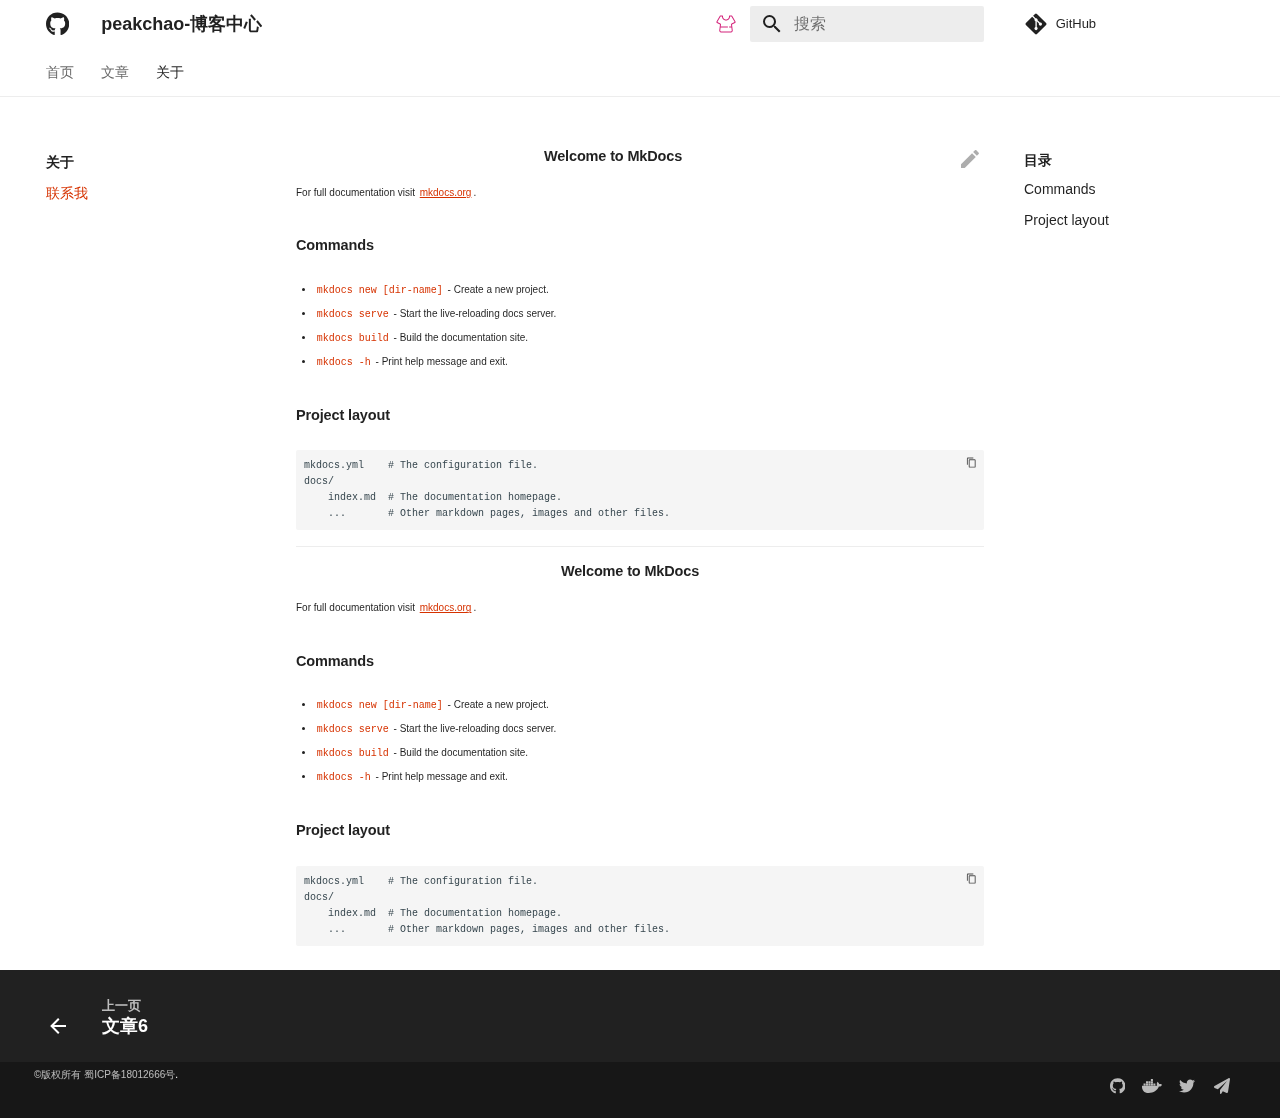
==== about/index.html @ 2f4f6161 "create." ====
<!doctype html>
<html lang="zh" class="no-js">
  <head>
    
      <meta charset="utf-8">
      <meta name="viewport" content="width=device-width,initial-scale=1">
      
        <meta name="description" content="peakchao-博客中心">
      
      
        <meta name="author" content="peakchao">
      
      
      <link rel="icon" href="../assets/logo.png">
      <meta name="generator" content="mkdocs-1.3.0, mkdocs-material-8.2.9">
    
    
      
        <title>联系我 - peakchao-博客中心</title>
      
    
    
      <link rel="stylesheet" href="../assets/stylesheets/main.120efc48.min.css">
      
        
        <link rel="stylesheet" href="../assets/stylesheets/palette.9647289d.min.css">
        
      
    
    
    
      
    
    
      <link rel="stylesheet" href="../css/extra.css">
    
    <script>__md_scope=new URL("..",location),__md_get=(e,_=localStorage,t=__md_scope)=>JSON.parse(_.getItem(t.pathname+"."+e)),__md_set=(e,_,t=localStorage,a=__md_scope)=>{try{t.setItem(a.pathname+"."+e,JSON.stringify(_))}catch(e){}}</script>
    
      

    
    
  </head>
  
  
    
    
      
    
    
    
    
    <body dir="ltr" data-md-color-scheme="default" data-md-color-primary="white" data-md-color-accent="white">
  
    
    
      <script>var palette=__md_get("__palette");if(palette&&"object"==typeof palette.color)for(var key of Object.keys(palette.color))document.body.setAttribute("data-md-color-"+key,palette.color[key])</script>
    
    <input class="md-toggle" data-md-toggle="drawer" type="checkbox" id="__drawer" autocomplete="off">
    <input class="md-toggle" data-md-toggle="search" type="checkbox" id="__search" autocomplete="off">
    <label class="md-overlay" for="__drawer"></label>
    <div data-md-component="skip">
      
        
        <a href="#welcome-to-mkdocs" class="md-skip">
          跳转至
        </a>
      
    </div>
    <div data-md-component="announce">
      
    </div>
    
    
      

<header class="md-header" data-md-component="header">
  <nav class="md-header__inner md-grid" aria-label="页眉">
    <a href=".." title="peakchao-博客中心" class="md-header__button md-logo" aria-label="peakchao-博客中心" data-md-component="logo">
      
    
    <svg xmlns="http://www.w3.org/2000/svg" viewBox="0 0 496 512"><!--! Font Awesome Free 6.1.1 by @fontawesome - https://fontawesome.com License - https://fontawesome.com/license/free (Icons: CC BY 4.0, Fonts: SIL OFL 1.1, Code: MIT License) Copyright 2022 Fonticons, Inc.--><path d="M165.9 397.4c0 2-2.3 3.6-5.2 3.6-3.3.3-5.6-1.3-5.6-3.6 0-2 2.3-3.6 5.2-3.6 3-.3 5.6 1.3 5.6 3.6zm-31.1-4.5c-.7 2 1.3 4.3 4.3 4.9 2.6 1 5.6 0 6.2-2s-1.3-4.3-4.3-5.2c-2.6-.7-5.5.3-6.2 2.3zm44.2-1.7c-2.9.7-4.9 2.6-4.6 4.9.3 2 2.9 3.3 5.9 2.6 2.9-.7 4.9-2.6 4.6-4.6-.3-1.9-3-3.2-5.9-2.9zM244.8 8C106.1 8 0 113.3 0 252c0 110.9 69.8 205.8 169.5 239.2 12.8 2.3 17.3-5.6 17.3-12.1 0-6.2-.3-40.4-.3-61.4 0 0-70 15-84.7-29.8 0 0-11.4-29.1-27.8-36.6 0 0-22.9-15.7 1.6-15.4 0 0 24.9 2 38.6 25.8 21.9 38.6 58.6 27.5 72.9 20.9 2.3-16 8.8-27.1 16-33.7-55.9-6.2-112.3-14.3-112.3-110.5 0-27.5 7.6-41.3 23.6-58.9-2.6-6.5-11.1-33.3 2.6-67.9 20.9-6.5 69 27 69 27 20-5.6 41.5-8.5 62.8-8.5s42.8 2.9 62.8 8.5c0 0 48.1-33.6 69-27 13.7 34.7 5.2 61.4 2.6 67.9 16 17.7 25.8 31.5 25.8 58.9 0 96.5-58.9 104.2-114.8 110.5 9.2 7.9 17 22.9 17 46.4 0 33.7-.3 75.4-.3 83.6 0 6.5 4.6 14.4 17.3 12.1C428.2 457.8 496 362.9 496 252 496 113.3 383.5 8 244.8 8zM97.2 352.9c-1.3 1-1 3.3.7 5.2 1.6 1.6 3.9 2.3 5.2 1 1.3-1 1-3.3-.7-5.2-1.6-1.6-3.9-2.3-5.2-1zm-10.8-8.1c-.7 1.3.3 2.9 2.3 3.9 1.6 1 3.6.7 4.3-.7.7-1.3-.3-2.9-2.3-3.9-2-.6-3.6-.3-4.3.7zm32.4 35.6c-1.6 1.3-1 4.3 1.3 6.2 2.3 2.3 5.2 2.6 6.5 1 1.3-1.3.7-4.3-1.3-6.2-2.2-2.3-5.2-2.6-6.5-1zm-11.4-14.7c-1.6 1-1.6 3.6 0 5.9 1.6 2.3 4.3 3.3 5.6 2.3 1.6-1.3 1.6-3.9 0-6.2-1.4-2.3-4-3.3-5.6-2z"/></svg>
  
    </a>
    <label class="md-header__button md-icon" for="__drawer">
      <svg xmlns="http://www.w3.org/2000/svg" viewBox="0 0 24 24"><path d="M3 6h18v2H3V6m0 5h18v2H3v-2m0 5h18v2H3v-2Z"/></svg>
    </label>
    <div class="md-header__title" data-md-component="header-title">
      <div class="md-header__ellipsis">
        <div class="md-header__topic">
          <span class="md-ellipsis">
            peakchao-博客中心
          </span>
        </div>
        <div class="md-header__topic" data-md-component="header-topic">
          <span class="md-ellipsis">
            
              联系我
            
          </span>
        </div>
      </div>
    </div>
    
      <form class="md-header__option" data-md-component="palette">
        
          
          
          <input class="md-option" data-md-color-media="" data-md-color-scheme="default" data-md-color-primary="white" data-md-color-accent="white"  aria-label="切换主题模式"  type="radio" name="__palette" id="__palette_1">
          
            <label class="md-header__button md-icon" title="切换主题模式" for="__palette_3" hidden>
              <?xml version="1.0" standalone="no"?><!DOCTYPE svg PUBLIC "-//W3C//DTD SVG 1.1//EN" "http://www.w3.org/Graphics/SVG/1.1/DTD/svg11.dtd"><svg t="1649907441147" class="icon" viewBox="0 0 1024 1024" version="1.1" xmlns="http://www.w3.org/2000/svg" p-id="4142" xmlns:xlink="http://www.w3.org/1999/xlink" width="64" height="64"><defs><style type="text/css"></style></defs><path d="M744.661333 149.333333l1.450667 0.085334 1.408 0.128 1.408 0.170666 1.365333 0.213334 1.408 0.256 1.365334 0.298666 1.365333 0.341334 1.322667 0.426666 1.322666 0.426667 1.322667 0.426667 1.28 0.512 1.28 0.554666 1.237333 0.597334 1.237334 0.64 1.237333 0.682666 1.152 0.725334 1.194667 0.725333 1.109333 0.853333 1.152 0.768 1.066667 0.896 1.066666 0.896 1.024 0.938667 1.024 0.981333 0.938667 0.981334 0.938667 1.066666 0.938666 1.066667 0.853334 1.109333 0.853333 1.109334 0.810667 1.194666 0.768 1.194667 0.725333 1.28 136.021333 237.952 1.024 1.92 0.938667 2.005333 0.810667 2.005334 0.725333 2.048 0.64 2.048 0.512 2.133333 0.384 2.133333 0.298667 2.133334 0.170666 2.133333 0.085334 2.133333v2.133334l-0.170667 2.176-0.256 2.133333-0.341333 2.133333-0.469334 2.133334-0.597333 2.133333-0.682667 2.133333-0.768 1.962667-0.896 2.005333-0.981333 1.92-1.109333 1.877334-1.152 1.792-1.28 1.749333-1.322667 1.706667-1.450667 1.621333-1.493333 1.536-1.578667 1.450667-1.664 1.365333-1.749333 1.322667-1.792 1.194666-1.877333 1.109334-1.92 1.066666L768 533.333333l30.677333 245.418667 0.256 2.261333 0.170667 2.304 0.170667 2.261334 0.042666 2.261333v2.261333l-0.042666 2.261334-0.085334 2.261333-0.170666 2.261333-0.256 2.261334-0.298667 2.218666-0.341333 2.218667-0.384 2.218667-0.469334 2.176-0.512 2.218666-0.597333 2.133334-0.64 2.176-0.682667 2.133333-0.725333 2.133333-0.810667 2.133334-0.853333 2.005333-0.896 2.048-0.981333 2.048-1.024 2.005333-1.066667 2.005334-1.152 1.92-1.152 1.962666-1.237333 1.877334-1.28 1.877333-1.365334 1.834667-1.365333 1.792-1.450667 1.792-1.493333 1.706666-1.536 1.706667-1.578667 1.706667-1.621333 1.578666-1.664 1.536-1.706667 1.493334-1.706666 1.493333-1.792 1.408-1.792 1.365333-1.834667 1.28-1.877333 1.28-1.877334 1.194667-1.92 1.152-1.962666 1.109333-1.962667 1.066667-2.005333 1.024-2.048 0.938667-2.048 0.896-2.090667 0.853333-2.090667 0.768-2.133333 0.725333-2.133333 0.682667-2.176 0.64-2.176 0.554667-2.218667 0.512-2.218667 0.426666-2.218666 0.426667-2.218667 0.298667-2.261333 0.256-2.261334 0.213333-2.261333 0.170667-2.304 0.085333-2.304 0.042667H307.712l-2.304-0.128-2.261333-0.170667-2.261334-0.213333-2.261333-0.256-2.218667-0.341334-2.218666-0.384-2.218667-0.426666-2.218667-0.512-2.176-0.554667-2.176-0.64-2.133333-0.682667-2.133333-0.725333-2.090667-0.768-2.090667-0.853333-2.048-0.853334-2.048-0.981333-2.005333-1.024-1.962667-1.066667-1.962666-1.109333-1.92-1.152-1.877334-1.194667-1.877333-1.28-1.834667-1.28-1.792-1.365333-1.792-1.408-1.706666-1.493333-1.706667-1.493334-1.664-1.536-1.621333-1.621333-1.578667-1.664-1.536-1.706667-1.493333-1.706666-1.450667-1.792-1.365333-1.792-1.365334-1.834667-1.28-1.877333-1.237333-1.877334-1.152-1.962666-1.152-1.92-1.066667-2.005334-1.024-2.005333-0.981333-2.048-0.896-2.048-0.853333-2.048-0.810667-2.133333-0.725333-2.090667-0.682667-2.133333-0.64-2.133334-0.597333-2.133333-0.512-2.261333-0.469334-2.133334-0.384-2.261333-0.341333-2.218667-0.298667-2.218666-0.256-2.261334-0.170666-2.261333-0.085334-2.261333-0.042666-2.261334v-2.261333l0.042666-2.261333 0.170667-2.261334 0.170667-2.304 0.256-2.261333L256 533.333333l-130.304-65.152-1.962667-1.066666-1.877333-1.109334-1.792-1.194666-1.749333-1.28-1.664-1.408-1.578667-1.450667-1.493333-1.536-1.450667-1.621333-1.322667-1.706667-1.28-1.706667-1.152-1.834666-1.109333-1.877334-0.981333-1.92-0.896-2.005333-0.768-2.005333-0.682667-2.090667-0.597333-2.133333-0.469334-2.133334-0.341333-2.133333-0.256-2.133333-0.128-2.133334-0.042667-2.133333 0.085334-2.218667 0.170666-2.133333 0.298667-2.133333 0.426667-2.133334 0.512-2.090666 0.597333-2.090667 0.725333-2.005333 0.810667-2.005334 0.938667-2.005333 1.066666-1.92 135.978667-237.952 0.725333-1.237333 0.768-1.194667 0.810667-1.152 0.853333-1.152 0.853334-1.109333 0.938666-1.066667 0.938667-1.066667 0.938667-0.981333 1.024-0.981333 1.024-0.938667 1.066666-0.853333 1.066667-0.853334 1.152-0.853333 1.109333-0.810667 1.152-0.768 1.194667-0.725333 1.237333-0.682667 1.237334-0.597333 1.237333-0.597333 1.28-0.554667 1.28-0.554667 1.322667-0.426666 1.322666-0.426667 1.322667-0.426667 1.365333-0.341333 1.365334-0.298667 1.365333-0.256 1.408-0.213333 1.408-0.170667 1.408-0.128h1.408L280.746667 149.333333h76.714666l1.365334 0.085334 1.365333 0.170666 1.365333 0.256 1.322667 0.298667 1.322667 0.341333 1.28 0.426667 1.28 0.512 1.237333 0.554667 1.237333 0.597333 1.194667 0.682667 1.152 0.725333 1.109333 0.768 1.066667 0.853333 1.066667 0.896 0.981333 0.981334 0.981333 0.981333 0.896 1.066667 0.853334 1.066666 0.768 1.109334 0.725333 1.152 0.682667 1.194666 0.597333 1.28 0.554667 1.194667 0.512 1.28 0.426666 1.28 0.341334 1.322667 0.298666 1.322666 0.256 1.365334 0.170667 1.365333 0.085333 1.365333 0.042667 1.365334V192l0.042667 3.157333 0.128 3.2 0.170666 3.157334 0.298667 3.114666 0.341333 3.157334 0.426667 3.114666 0.512 3.114667 0.554667 3.072 0.64 3.072 0.725333 3.029333 0.810667 3.029334 0.896 2.986666 0.938666 2.986667 1.024 2.986667 1.066667 2.901333 1.152 2.901333 1.237333 2.858667 1.322667 2.858667 1.365333 2.816 1.408 2.773333 1.536 2.730667 1.578667 2.688 1.621333 2.688 1.706667 2.602666 1.792 2.602667 1.834667 2.56 1.877333 2.474667 1.962667 2.474666 2.048 2.432 2.090666 2.346667 2.176 2.346667 2.218667 2.261333 2.261333 2.218667 2.304 2.176 2.389334 2.133333 2.432 1.962667 2.432 2.005333 2.517333 1.877333 2.56 1.834667 2.602667 1.792 2.602666 1.706667 2.688 1.621333 2.688 1.578667 2.730667 1.493333 2.773333 1.450667 2.816 1.365333 2.858667 1.322667 2.858667 1.28 2.901333 1.109333 2.901333 1.066667 2.986667 1.024 2.944 0.938666 3.029333 0.896 3.029334 0.768 3.029333 0.725334 3.072 0.682666 3.072 0.554667 3.114667 0.512 3.114666 0.426667 3.114667 0.341333 3.157333 0.298667 3.157334 0.170666 3.2 0.128 3.242666 0.042667h3.157334l3.2-0.170667 3.157333-0.170666 3.114667-0.298667 3.157333-0.341333 3.114667-0.426667 3.072-0.512 3.114666-0.554667 3.029334-0.682666 3.072-0.725334 3.029333-0.768 2.986667-0.853333 2.986666-0.981333 2.944-1.024 2.901334-1.066667 2.901333-1.152 2.858667-1.237333 2.858666-1.28 2.816-1.408 2.773334-1.408 2.730666-1.536 2.688-1.536 2.688-1.664 2.602667-1.706667 2.602667-1.706667 2.56-1.877333 2.474666-1.92 2.474667-1.962667 2.432-2.048 2.346667-2.090666 2.346666-2.133334 2.261334-2.218666 2.218666-2.304 2.133334-2.304 2.090666-2.389334 2.048-2.389333 1.962667-2.474667 1.92-2.517333 1.834667-2.517333 1.749333-2.56 1.706667-2.645334 1.664-2.688 1.578666-2.688 1.493334-2.730666 1.408-2.773334 1.408-2.816 1.28-2.858666 1.237333-2.858667 1.152-2.901333 1.066667-2.901334 1.024-2.944 0.938666-2.986666 0.896-2.986667 0.810667-2.986667 0.725333-3.114666 0.64-3.072 0.554667-3.072 0.512-3.072 0.426667-3.114667 0.341333-3.157333 0.298667-3.157334 0.170666-3.114666 0.128-3.2 0.042667-3.157334v-14.848l0.042667-1.408 0.085333-1.365333 0.170667-1.365333 0.256-1.28 0.298666-1.408 0.341334-1.28 0.426666-1.28 0.512-1.28 0.554667-1.28 0.597333-1.194667 0.682667-1.194667 0.725333-1.152 0.768-1.109333 0.853334-1.109333 0.896-1.024 0.981333-1.024 0.981333-0.938667 1.066667-0.853333 1.066667-0.853334 1.109333-0.810666 1.152-0.725334 1.194667-0.682666 1.237333-0.597334 1.237333-0.554666 1.237334-0.512 1.322666-0.426667 1.322667-0.341333 1.322667-0.298667 1.322666-0.256 1.365334-0.170667 1.408-0.085333h78.122666zM682.666667 192v0.341333l-0.042667 3.968-0.170667 4.266667-0.256 4.181333-0.341333 4.181334-0.469333 4.181333-0.597334 4.138667-0.64 4.138666-0.768 4.096-0.896 4.096-0.981333 4.053334-1.024 4.053333-1.194667 4.010667-1.237333 3.968-1.365333 3.925333-1.450667 3.882667-1.536 3.882666-1.664 3.84-1.706667 3.754667-1.834666 3.754667-1.92 3.712-2.005334 3.626666-2.090666 3.626667-2.176 3.541333-2.304 3.498667-2.346667 3.456-2.432 3.413333-2.56 3.328-2.602667 3.285334-2.730666 3.2-2.773334 3.157333-2.901333 3.114667-2.944 3.029333-3.029333 2.986667-3.114667 2.858666-3.157333 2.773334-3.2 2.688-3.285334 2.645333-3.328 2.56-3.413333 2.432-3.456 2.346667-3.498667 2.304-3.541333 2.176-3.626667 2.133333-3.626666 1.962667-3.712 1.92-3.754667 1.834666-3.754667 1.706667-3.84 1.706667-3.882666 1.493333-3.882667 1.450667-3.925333 1.365333-3.968 1.28-4.010667 1.109333-4.010667 1.066667-4.096 0.981333-4.053333 0.853334-4.138667 0.768-4.138666 0.682666-4.138667 0.554667-4.181333 0.469333-4.181334 0.426667-4.224 0.213333-4.224 0.170667-3.968 0.042667h-4.565333l-4.224-0.213334-4.224-0.256-4.181333-0.384-4.181334-0.426666-4.181333-0.597334-4.138667-0.682666-4.096-0.768-4.096-0.853334-4.053333-0.981333-4.053333-1.066667-3.968-1.152-3.968-1.28-3.968-1.28-3.882667-1.493333-3.882667-1.578667-3.797333-1.621333-3.797333-1.706667-3.754667-1.834666-3.712-1.92-3.626667-2.005334-3.626666-2.133333-3.541334-2.133333-3.498666-2.304-3.456-2.389334-3.413334-2.432-3.328-2.517333-3.285333-2.645333-3.242667-2.688-3.157333-2.816-3.072-2.858667-3.072-2.986667-2.944-2.986666-2.858667-3.114667-2.816-3.157333-2.688-3.242667-2.645333-3.285333-2.517333-3.328-2.474667-3.413334-2.346667-3.413333-2.261333-3.541333-2.218667-3.541334-2.090666-3.626666-2.005334-3.669334-1.92-3.669333-1.834666-3.754667-1.706667-3.797333-1.664-3.797333-1.536-3.84-1.450667-3.925334-1.365333-3.968-1.237333-3.968-1.152-4.010666-1.066667-4.010667-0.981333-4.053333-0.853334-4.096-0.810666-4.138667-0.64-4.096-0.597334-4.181333-0.426666-4.181334-0.384-4.181333-0.256-4.224-0.170667-4.224L341.333333 192.256V192l-60.202666 0.042667h-0.341334l-0.213333 0.298666-135.552 237.226667-0.256 0.426667 0.469333 0.256 129.834667 64.896 3.072 1.706666 2.901333 1.962667 2.773334 2.133333 2.56 2.389334 2.346666 2.602666 2.133334 2.773334 1.92 2.986666 1.621333 3.072 1.408 3.2 1.109333 3.328 0.853334 3.413334 0.597333 3.413333 0.256 3.498667v3.498666l-0.298667 3.498667-30.634666 245.12-0.170667 1.450667-0.085333 1.109333-0.042667 1.152-0.042667 1.152v2.261333l0.085334 1.109334 0.085333 1.109333 0.085333 1.152 0.170667 1.109333 0.170667 1.109334 0.170666 1.109333 0.256 1.109333 0.256 1.066667 0.298667 1.109333 0.298667 1.066667 0.341333 1.066667 0.384 1.066666 0.384 1.024 0.426667 1.066667 0.469333 1.024 0.469333 0.981333 0.512 1.024 0.554667 0.981334 0.554667 0.981333 0.597333 0.981333 0.597333 0.938667 0.682667 0.938667 0.64 0.896 0.725333 0.896 0.682667 0.896 0.768 0.896 0.768 0.853333 0.810667 0.853333 0.810666 0.768 0.810667 0.768 0.853333 0.768 0.853334 0.725334 0.896 0.682666 0.896 0.682667 0.896 0.682667 0.938666 0.597333 0.938667 0.597333 0.981333 0.597334 0.981334 0.554666 0.981333 0.512 1.024 0.512 0.981333 0.469334 1.024 0.469333 1.066667 0.426667 1.066667 0.426666 1.024 0.298667 1.109333 0.341333 1.066667 0.341334 1.066666 0.256 1.109334 0.256 1.109333 0.213333 1.109333 0.213333 1.109334 0.170667 1.152 0.128 1.109333 0.128 1.152 0.042667 1.152 0.042666 1.408 0.042667H715.136l1.152-0.085333h1.152l1.109333-0.170667 1.152-0.128 1.109334-0.170667 1.109333-0.213333 1.109333-0.213333 1.109334-0.256 1.066666-0.256 1.066667-0.341334 1.109333-0.341333 1.024-0.341333 1.066667-0.384 1.024-0.426667 1.066667-0.426667 0.981333-0.512 1.024-0.512 0.981333-0.512 0.981334-0.554666 0.981333-0.597334 0.938667-0.597333 0.938666-0.597333 0.896-0.682667 0.896-0.682667 0.896-0.682666 0.853334-0.725334 0.853333-0.768 0.810667-0.768 0.810666-0.810666 0.810667-0.810667 0.768-0.853333 0.768-0.853334 0.682667-0.938666 0.725333-0.853334 0.64-0.938666 0.682667-0.938667 0.597333-0.938667 0.597333-0.981333 0.554667-0.981333 0.554667-0.981334 0.512-1.024 0.469333-0.981333 0.469333-1.024 0.426667-1.066667 0.384-1.024 0.384-1.066666 0.341333-1.066667 0.298667-1.066667 0.298667-1.109333 0.256-1.066667 0.256-1.109333 0.170666-1.109333 0.170667-1.109334 0.170667-1.109333 0.085333-1.152 0.085333-1.109333 0.085334-1.109334v-2.261333l-0.042667-1.152-0.042667-1.152-0.085333-1.109333-0.170667-1.450667-30.634666-245.12-0.298667-3.498667v-3.498666l0.256-3.498667 0.597333-3.413333 0.853334-3.413334 1.109333-3.328 1.408-3.2 1.621333-3.114666 1.92-2.944 2.133334-2.773334 2.346666-2.56 2.56-2.432 2.773334-2.133333 2.901333-1.962667 3.072-1.706666 129.834667-64.853334 0.469333-0.298666-0.256-0.426667-135.552-237.226667-0.170667-0.341333H682.666667z" fill="#d4237a" p-id="4143"></path><path d="M577.109333 618.709333l1.109334 0.042667 1.066666 0.170667 1.066667 0.170666 0.981333 0.256 1.066667 0.256 0.938667 0.341334 1.024 0.426666 0.896 0.426667 0.938666 0.426667 0.853334 0.512 0.853333 0.554666 0.896 0.597334 0.768 0.64 0.768 0.682666 0.810667 0.682667 0.682666 0.768 0.682667 0.768 0.597333 0.853333 0.597334 0.768 0.554666 0.896 0.512 0.896 0.512 0.896 0.426667 0.938667 0.384 0.981333 0.298667 0.981334 0.298666 1.024 0.213334 1.024 0.213333 1.066666 0.170667 1.066667v1.066667l0.085333 1.109333-0.042667 1.109333-0.042666 1.066667-0.170667 1.066667-0.213333 1.066666-0.213334 1.024-0.298666 0.981334-0.298667 1.024-0.426667 0.938666-0.426666 0.981334-0.469334 0.896-0.512 0.896-0.554666 0.853333-0.597334 0.853333-0.597333 0.853334-0.682667 0.725333-0.682666 0.725333-0.810667 0.725334-0.768 0.682666-0.768 0.597334-0.853333 0.597333-0.853334 0.554667-0.853333 0.512-0.981333 0.512-0.896 0.426666-1.024 0.426667-0.938667 0.256-1.066667 0.298667-0.981333 0.256-1.066667 0.170666-1.066666 0.128-1.109334 0.085334-1.109333 0.042666H276.266667l-1.066667-0.128-1.109333-0.128-1.024-0.170666-1.024-0.256-1.024-0.298667-0.981334-0.298667-0.981333-0.384-0.938667-0.426666-0.938666-0.512-0.853334-0.512-0.853333-0.554667-0.853333-0.597333-0.810667-0.597334-0.768-0.682666-0.768-0.725334-0.682667-0.725333-0.682666-0.768L260.266667 652.8l-0.597334-0.853333-0.554666-0.853334-0.512-0.853333-0.469334-0.938667-0.426666-0.981333-0.426667-0.938667-0.298667-1.024-0.256-0.981333-0.256-1.024-0.213333-1.066667-0.128-1.066666-0.042667-1.066667L256 640v-1.109333l0.085333-1.066667 0.128-1.066667 0.213334-1.066666 0.256-1.024 0.256-1.024 0.341333-0.981334 0.426667-0.981333 0.384-0.938667 0.469333-0.853333 0.512-0.938667 0.554667-0.853333 0.597333-0.853333 0.64-0.810667 0.682667-0.768 0.682666-0.768 0.768-0.682667 0.768-0.682666 0.768-0.64 0.853334-0.597334 0.853333-0.554666 0.896-0.512 0.938667-0.426667 0.938666-0.426667 0.981334-0.426666 0.981333-0.341334 1.024-0.256 1.024-0.256 1.024-0.170666 1.109333-0.170667h1.066667l1.109333-0.085333h298.666667l1.066667 0.042666zM750.378667 618.709333l1.066666 0.042667 1.109334 0.170667 1.024 0.170666 1.024 0.256 1.024 0.256 0.981333 0.341334 0.981333 0.426666 0.938667 0.426667 0.938667 0.426667 0.853333 0.512 0.853333 0.554666 0.853334 0.597334 0.853333 0.64 0.768 0.682666 0.725333 0.682667 0.725334 0.768 0.64 0.768 0.64 0.853333 0.597333 0.768 0.554667 0.896 0.512 0.896 0.469333 0.896 0.426667 0.938667 0.426666 0.981333 0.298667 0.981334 0.256 1.024 0.256 1.024 0.213333 1.066666 0.128 1.066667 0.085334 1.066667v2.218666l-0.085334 1.066667-0.128 1.066667-0.213333 1.066666-0.256 1.024-0.256 0.981334-0.341333 1.024-0.384 0.938666-0.426667 0.981334-0.469333 0.896-0.512 0.896-0.554667 0.853333-0.597333 0.853333-0.64 0.853334-0.64 0.725333-0.725334 0.725333-0.725333 0.725334-0.810667 0.682666-0.768 0.597334-0.853333 0.597333-0.853333 0.554667-0.896 0.512-0.938667 0.512-0.938667 0.426666-0.981333 0.426667-0.981333 0.256-1.024 0.298667-1.024 0.256-1.024 0.170666-1.109334 0.128-1.066666 0.085334-1.109334 0.042666H660.224l-1.066667-0.128-1.066666-0.128-1.066667-0.170666-1.024-0.256-1.024-0.298667-0.981333-0.298667-0.981334-0.384-0.938666-0.426666-0.896-0.512-0.896-0.512-0.853334-0.554667-0.853333-0.597333-0.810667-0.597334-0.768-0.682666-0.725333-0.725334-0.725333-0.725333-0.682667-0.768-0.64-0.810667-0.597333-0.853333-0.554667-0.853333-0.512-0.853334-0.426667-0.938666-0.426666-0.981334-0.426667-0.938666-0.341333-1.024-0.256-0.981334-0.256-1.024-0.170667-1.066666-0.170667-1.066667-0.042666-1.066667L640 640v-1.109333l0.085333-1.066667 0.170667-1.066667 0.170667-1.066666 0.256-1.024 0.256-1.024 0.341333-0.981334 0.426667-0.981333 0.426666-0.938667 0.426667-0.853333 0.512-0.938667 0.554667-0.853333 0.597333-0.853333 0.64-0.810667 0.682667-0.768 0.725333-0.768 0.725333-0.682667 0.768-0.682666 0.810667-0.64 0.853333-0.597334 0.853334-0.554666 0.853333-0.512 0.938667-0.426667 0.938666-0.426667 0.981334-0.426666 0.981333-0.341334 1.024-0.256 1.024-0.256 1.066667-0.170666 1.066666-0.170667h1.066667l1.109333-0.085333h87.936l1.109334 0.042666z" fill="#d4237a" p-id="4144"></path></svg>
            </label>
          
        
          
          
          <input class="md-option" data-md-color-media="" data-md-color-scheme="slate" data-md-color-primary="indigo" data-md-color-accent="indigo"  aria-label="切换主题模式"  type="radio" name="__palette" id="__palette_2">
          
            <label class="md-header__button md-icon" title="切换主题模式" for="__palette_1" hidden>
              <?xml version="1.0" standalone="no"?><!DOCTYPE svg PUBLIC "-//W3C//DTD SVG 1.1//EN" "http://www.w3.org/Graphics/SVG/1.1/DTD/svg11.dtd"><svg t="1649907441147" class="icon" viewBox="0 0 1024 1024" version="1.1" xmlns="http://www.w3.org/2000/svg" p-id="4142" xmlns:xlink="http://www.w3.org/1999/xlink" width="64" height="64"><defs><style type="text/css"></style></defs><path d="M744.661333 149.333333l1.450667 0.085334 1.408 0.128 1.408 0.170666 1.365333 0.213334 1.408 0.256 1.365334 0.298666 1.365333 0.341334 1.322667 0.426666 1.322666 0.426667 1.322667 0.426667 1.28 0.512 1.28 0.554666 1.237333 0.597334 1.237334 0.64 1.237333 0.682666 1.152 0.725334 1.194667 0.725333 1.109333 0.853333 1.152 0.768 1.066667 0.896 1.066666 0.896 1.024 0.938667 1.024 0.981333 0.938667 0.981334 0.938667 1.066666 0.938666 1.066667 0.853334 1.109333 0.853333 1.109334 0.810667 1.194666 0.768 1.194667 0.725333 1.28 136.021333 237.952 1.024 1.92 0.938667 2.005333 0.810667 2.005334 0.725333 2.048 0.64 2.048 0.512 2.133333 0.384 2.133333 0.298667 2.133334 0.170666 2.133333 0.085334 2.133333v2.133334l-0.170667 2.176-0.256 2.133333-0.341333 2.133333-0.469334 2.133334-0.597333 2.133333-0.682667 2.133333-0.768 1.962667-0.896 2.005333-0.981333 1.92-1.109333 1.877334-1.152 1.792-1.28 1.749333-1.322667 1.706667-1.450667 1.621333-1.493333 1.536-1.578667 1.450667-1.664 1.365333-1.749333 1.322667-1.792 1.194666-1.877333 1.109334-1.92 1.066666L768 533.333333l30.677333 245.418667 0.256 2.261333 0.170667 2.304 0.170667 2.261334 0.042666 2.261333v2.261333l-0.042666 2.261334-0.085334 2.261333-0.170666 2.261333-0.256 2.261334-0.298667 2.218666-0.341333 2.218667-0.384 2.218667-0.469334 2.176-0.512 2.218666-0.597333 2.133334-0.64 2.176-0.682667 2.133333-0.725333 2.133333-0.810667 2.133334-0.853333 2.005333-0.896 2.048-0.981333 2.048-1.024 2.005333-1.066667 2.005334-1.152 1.92-1.152 1.962666-1.237333 1.877334-1.28 1.877333-1.365334 1.834667-1.365333 1.792-1.450667 1.792-1.493333 1.706666-1.536 1.706667-1.578667 1.706667-1.621333 1.578666-1.664 1.536-1.706667 1.493334-1.706666 1.493333-1.792 1.408-1.792 1.365333-1.834667 1.28-1.877333 1.28-1.877334 1.194667-1.92 1.152-1.962666 1.109333-1.962667 1.066667-2.005333 1.024-2.048 0.938667-2.048 0.896-2.090667 0.853333-2.090667 0.768-2.133333 0.725333-2.133333 0.682667-2.176 0.64-2.176 0.554667-2.218667 0.512-2.218667 0.426666-2.218666 0.426667-2.218667 0.298667-2.261333 0.256-2.261334 0.213333-2.261333 0.170667-2.304 0.085333-2.304 0.042667H307.712l-2.304-0.128-2.261333-0.170667-2.261334-0.213333-2.261333-0.256-2.218667-0.341334-2.218666-0.384-2.218667-0.426666-2.218667-0.512-2.176-0.554667-2.176-0.64-2.133333-0.682667-2.133333-0.725333-2.090667-0.768-2.090667-0.853333-2.048-0.853334-2.048-0.981333-2.005333-1.024-1.962667-1.066667-1.962666-1.109333-1.92-1.152-1.877334-1.194667-1.877333-1.28-1.834667-1.28-1.792-1.365333-1.792-1.408-1.706666-1.493333-1.706667-1.493334-1.664-1.536-1.621333-1.621333-1.578667-1.664-1.536-1.706667-1.493333-1.706666-1.450667-1.792-1.365333-1.792-1.365334-1.834667-1.28-1.877333-1.237333-1.877334-1.152-1.962666-1.152-1.92-1.066667-2.005334-1.024-2.005333-0.981333-2.048-0.896-2.048-0.853333-2.048-0.810667-2.133333-0.725333-2.090667-0.682667-2.133333-0.64-2.133334-0.597333-2.133333-0.512-2.261333-0.469334-2.133334-0.384-2.261333-0.341333-2.218667-0.298667-2.218666-0.256-2.261334-0.170666-2.261333-0.085334-2.261333-0.042666-2.261334v-2.261333l0.042666-2.261333 0.170667-2.261334 0.170667-2.304 0.256-2.261333L256 533.333333l-130.304-65.152-1.962667-1.066666-1.877333-1.109334-1.792-1.194666-1.749333-1.28-1.664-1.408-1.578667-1.450667-1.493333-1.536-1.450667-1.621333-1.322667-1.706667-1.28-1.706667-1.152-1.834666-1.109333-1.877334-0.981333-1.92-0.896-2.005333-0.768-2.005333-0.682667-2.090667-0.597333-2.133333-0.469334-2.133334-0.341333-2.133333-0.256-2.133333-0.128-2.133334-0.042667-2.133333 0.085334-2.218667 0.170666-2.133333 0.298667-2.133333 0.426667-2.133334 0.512-2.090666 0.597333-2.090667 0.725333-2.005333 0.810667-2.005334 0.938667-2.005333 1.066666-1.92 135.978667-237.952 0.725333-1.237333 0.768-1.194667 0.810667-1.152 0.853333-1.152 0.853334-1.109333 0.938666-1.066667 0.938667-1.066667 0.938667-0.981333 1.024-0.981333 1.024-0.938667 1.066666-0.853333 1.066667-0.853334 1.152-0.853333 1.109333-0.810667 1.152-0.768 1.194667-0.725333 1.237333-0.682667 1.237334-0.597333 1.237333-0.597333 1.28-0.554667 1.28-0.554667 1.322667-0.426666 1.322666-0.426667 1.322667-0.426667 1.365333-0.341333 1.365334-0.298667 1.365333-0.256 1.408-0.213333 1.408-0.170667 1.408-0.128h1.408L280.746667 149.333333h76.714666l1.365334 0.085334 1.365333 0.170666 1.365333 0.256 1.322667 0.298667 1.322667 0.341333 1.28 0.426667 1.28 0.512 1.237333 0.554667 1.237333 0.597333 1.194667 0.682667 1.152 0.725333 1.109333 0.768 1.066667 0.853333 1.066667 0.896 0.981333 0.981334 0.981333 0.981333 0.896 1.066667 0.853334 1.066666 0.768 1.109334 0.725333 1.152 0.682667 1.194666 0.597333 1.28 0.554667 1.194667 0.512 1.28 0.426666 1.28 0.341334 1.322667 0.298666 1.322666 0.256 1.365334 0.170667 1.365333 0.085333 1.365333 0.042667 1.365334V192l0.042667 3.157333 0.128 3.2 0.170666 3.157334 0.298667 3.114666 0.341333 3.157334 0.426667 3.114666 0.512 3.114667 0.554667 3.072 0.64 3.072 0.725333 3.029333 0.810667 3.029334 0.896 2.986666 0.938666 2.986667 1.024 2.986667 1.066667 2.901333 1.152 2.901333 1.237333 2.858667 1.322667 2.858667 1.365333 2.816 1.408 2.773333 1.536 2.730667 1.578667 2.688 1.621333 2.688 1.706667 2.602666 1.792 2.602667 1.834667 2.56 1.877333 2.474667 1.962667 2.474666 2.048 2.432 2.090666 2.346667 2.176 2.346667 2.218667 2.261333 2.261333 2.218667 2.304 2.176 2.389334 2.133333 2.432 1.962667 2.432 2.005333 2.517333 1.877333 2.56 1.834667 2.602667 1.792 2.602666 1.706667 2.688 1.621333 2.688 1.578667 2.730667 1.493333 2.773333 1.450667 2.816 1.365333 2.858667 1.322667 2.858667 1.28 2.901333 1.109333 2.901333 1.066667 2.986667 1.024 2.944 0.938666 3.029333 0.896 3.029334 0.768 3.029333 0.725334 3.072 0.682666 3.072 0.554667 3.114667 0.512 3.114666 0.426667 3.114667 0.341333 3.157333 0.298667 3.157334 0.170666 3.2 0.128 3.242666 0.042667h3.157334l3.2-0.170667 3.157333-0.170666 3.114667-0.298667 3.157333-0.341333 3.114667-0.426667 3.072-0.512 3.114666-0.554667 3.029334-0.682666 3.072-0.725334 3.029333-0.768 2.986667-0.853333 2.986666-0.981333 2.944-1.024 2.901334-1.066667 2.901333-1.152 2.858667-1.237333 2.858666-1.28 2.816-1.408 2.773334-1.408 2.730666-1.536 2.688-1.536 2.688-1.664 2.602667-1.706667 2.602667-1.706667 2.56-1.877333 2.474666-1.92 2.474667-1.962667 2.432-2.048 2.346667-2.090666 2.346666-2.133334 2.261334-2.218666 2.218666-2.304 2.133334-2.304 2.090666-2.389334 2.048-2.389333 1.962667-2.474667 1.92-2.517333 1.834667-2.517333 1.749333-2.56 1.706667-2.645334 1.664-2.688 1.578666-2.688 1.493334-2.730666 1.408-2.773334 1.408-2.816 1.28-2.858666 1.237333-2.858667 1.152-2.901333 1.066667-2.901334 1.024-2.944 0.938666-2.986666 0.896-2.986667 0.810667-2.986667 0.725333-3.114666 0.64-3.072 0.554667-3.072 0.512-3.072 0.426667-3.114667 0.341333-3.157333 0.298667-3.157334 0.170666-3.114666 0.128-3.2 0.042667-3.157334v-14.848l0.042667-1.408 0.085333-1.365333 0.170667-1.365333 0.256-1.28 0.298666-1.408 0.341334-1.28 0.426666-1.28 0.512-1.28 0.554667-1.28 0.597333-1.194667 0.682667-1.194667 0.725333-1.152 0.768-1.109333 0.853334-1.109333 0.896-1.024 0.981333-1.024 0.981333-0.938667 1.066667-0.853333 1.066667-0.853334 1.109333-0.810666 1.152-0.725334 1.194667-0.682666 1.237333-0.597334 1.237333-0.554666 1.237334-0.512 1.322666-0.426667 1.322667-0.341333 1.322667-0.298667 1.322666-0.256 1.365334-0.170667 1.408-0.085333h78.122666zM682.666667 192v0.341333l-0.042667 3.968-0.170667 4.266667-0.256 4.181333-0.341333 4.181334-0.469333 4.181333-0.597334 4.138667-0.64 4.138666-0.768 4.096-0.896 4.096-0.981333 4.053334-1.024 4.053333-1.194667 4.010667-1.237333 3.968-1.365333 3.925333-1.450667 3.882667-1.536 3.882666-1.664 3.84-1.706667 3.754667-1.834666 3.754667-1.92 3.712-2.005334 3.626666-2.090666 3.626667-2.176 3.541333-2.304 3.498667-2.346667 3.456-2.432 3.413333-2.56 3.328-2.602667 3.285334-2.730666 3.2-2.773334 3.157333-2.901333 3.114667-2.944 3.029333-3.029333 2.986667-3.114667 2.858666-3.157333 2.773334-3.2 2.688-3.285334 2.645333-3.328 2.56-3.413333 2.432-3.456 2.346667-3.498667 2.304-3.541333 2.176-3.626667 2.133333-3.626666 1.962667-3.712 1.92-3.754667 1.834666-3.754667 1.706667-3.84 1.706667-3.882666 1.493333-3.882667 1.450667-3.925333 1.365333-3.968 1.28-4.010667 1.109333-4.010667 1.066667-4.096 0.981333-4.053333 0.853334-4.138667 0.768-4.138666 0.682666-4.138667 0.554667-4.181333 0.469333-4.181334 0.426667-4.224 0.213333-4.224 0.170667-3.968 0.042667h-4.565333l-4.224-0.213334-4.224-0.256-4.181333-0.384-4.181334-0.426666-4.181333-0.597334-4.138667-0.682666-4.096-0.768-4.096-0.853334-4.053333-0.981333-4.053333-1.066667-3.968-1.152-3.968-1.28-3.968-1.28-3.882667-1.493333-3.882667-1.578667-3.797333-1.621333-3.797333-1.706667-3.754667-1.834666-3.712-1.92-3.626667-2.005334-3.626666-2.133333-3.541334-2.133333-3.498666-2.304-3.456-2.389334-3.413334-2.432-3.328-2.517333-3.285333-2.645333-3.242667-2.688-3.157333-2.816-3.072-2.858667-3.072-2.986667-2.944-2.986666-2.858667-3.114667-2.816-3.157333-2.688-3.242667-2.645333-3.285333-2.517333-3.328-2.474667-3.413334-2.346667-3.413333-2.261333-3.541333-2.218667-3.541334-2.090666-3.626666-2.005334-3.669334-1.92-3.669333-1.834666-3.754667-1.706667-3.797333-1.664-3.797333-1.536-3.84-1.450667-3.925334-1.365333-3.968-1.237333-3.968-1.152-4.010666-1.066667-4.010667-0.981333-4.053333-0.853334-4.096-0.810666-4.138667-0.64-4.096-0.597334-4.181333-0.426666-4.181334-0.384-4.181333-0.256-4.224-0.170667-4.224L341.333333 192.256V192l-60.202666 0.042667h-0.341334l-0.213333 0.298666-135.552 237.226667-0.256 0.426667 0.469333 0.256 129.834667 64.896 3.072 1.706666 2.901333 1.962667 2.773334 2.133333 2.56 2.389334 2.346666 2.602666 2.133334 2.773334 1.92 2.986666 1.621333 3.072 1.408 3.2 1.109333 3.328 0.853334 3.413334 0.597333 3.413333 0.256 3.498667v3.498666l-0.298667 3.498667-30.634666 245.12-0.170667 1.450667-0.085333 1.109333-0.042667 1.152-0.042667 1.152v2.261333l0.085334 1.109334 0.085333 1.109333 0.085333 1.152 0.170667 1.109333 0.170667 1.109334 0.170666 1.109333 0.256 1.109333 0.256 1.066667 0.298667 1.109333 0.298667 1.066667 0.341333 1.066667 0.384 1.066666 0.384 1.024 0.426667 1.066667 0.469333 1.024 0.469333 0.981333 0.512 1.024 0.554667 0.981334 0.554667 0.981333 0.597333 0.981333 0.597333 0.938667 0.682667 0.938667 0.64 0.896 0.725333 0.896 0.682667 0.896 0.768 0.896 0.768 0.853333 0.810667 0.853333 0.810666 0.768 0.810667 0.768 0.853333 0.768 0.853334 0.725334 0.896 0.682666 0.896 0.682667 0.896 0.682667 0.938666 0.597333 0.938667 0.597333 0.981333 0.597334 0.981334 0.554666 0.981333 0.512 1.024 0.512 0.981333 0.469334 1.024 0.469333 1.066667 0.426667 1.066667 0.426666 1.024 0.298667 1.109333 0.341333 1.066667 0.341334 1.066666 0.256 1.109334 0.256 1.109333 0.213333 1.109333 0.213333 1.109334 0.170667 1.152 0.128 1.109333 0.128 1.152 0.042667 1.152 0.042666 1.408 0.042667H715.136l1.152-0.085333h1.152l1.109333-0.170667 1.152-0.128 1.109334-0.170667 1.109333-0.213333 1.109333-0.213333 1.109334-0.256 1.066666-0.256 1.066667-0.341334 1.109333-0.341333 1.024-0.341333 1.066667-0.384 1.024-0.426667 1.066667-0.426667 0.981333-0.512 1.024-0.512 0.981333-0.512 0.981334-0.554666 0.981333-0.597334 0.938667-0.597333 0.938666-0.597333 0.896-0.682667 0.896-0.682667 0.896-0.682666 0.853334-0.725334 0.853333-0.768 0.810667-0.768 0.810666-0.810666 0.810667-0.810667 0.768-0.853333 0.768-0.853334 0.682667-0.938666 0.725333-0.853334 0.64-0.938666 0.682667-0.938667 0.597333-0.938667 0.597333-0.981333 0.554667-0.981333 0.554667-0.981334 0.512-1.024 0.469333-0.981333 0.469333-1.024 0.426667-1.066667 0.384-1.024 0.384-1.066666 0.341333-1.066667 0.298667-1.066667 0.298667-1.109333 0.256-1.066667 0.256-1.109333 0.170666-1.109333 0.170667-1.109334 0.170667-1.109333 0.085333-1.152 0.085333-1.109333 0.085334-1.109334v-2.261333l-0.042667-1.152-0.042667-1.152-0.085333-1.109333-0.170667-1.450667-30.634666-245.12-0.298667-3.498667v-3.498666l0.256-3.498667 0.597333-3.413333 0.853334-3.413334 1.109333-3.328 1.408-3.2 1.621333-3.114666 1.92-2.944 2.133334-2.773334 2.346666-2.56 2.56-2.432 2.773334-2.133333 2.901333-1.962667 3.072-1.706666 129.834667-64.853334 0.469333-0.298666-0.256-0.426667-135.552-237.226667-0.170667-0.341333H682.666667z" fill="#ffffff" p-id="4143"></path><path d="M577.109333 618.709333l1.109334 0.042667 1.066666 0.170667 1.066667 0.170666 0.981333 0.256 1.066667 0.256 0.938667 0.341334 1.024 0.426666 0.896 0.426667 0.938666 0.426667 0.853334 0.512 0.853333 0.554666 0.896 0.597334 0.768 0.64 0.768 0.682666 0.810667 0.682667 0.682666 0.768 0.682667 0.768 0.597333 0.853333 0.597334 0.768 0.554666 0.896 0.512 0.896 0.512 0.896 0.426667 0.938667 0.384 0.981333 0.298667 0.981334 0.298666 1.024 0.213334 1.024 0.213333 1.066666 0.170667 1.066667v1.066667l0.085333 1.109333-0.042667 1.109333-0.042666 1.066667-0.170667 1.066667-0.213333 1.066666-0.213334 1.024-0.298666 0.981334-0.298667 1.024-0.426667 0.938666-0.426666 0.981334-0.469334 0.896-0.512 0.896-0.554666 0.853333-0.597334 0.853333-0.597333 0.853334-0.682667 0.725333-0.682666 0.725333-0.810667 0.725334-0.768 0.682666-0.768 0.597334-0.853333 0.597333-0.853334 0.554667-0.853333 0.512-0.981333 0.512-0.896 0.426666-1.024 0.426667-0.938667 0.256-1.066667 0.298667-0.981333 0.256-1.066667 0.170666-1.066666 0.128-1.109334 0.085334-1.109333 0.042666H276.266667l-1.066667-0.128-1.109333-0.128-1.024-0.170666-1.024-0.256-1.024-0.298667-0.981334-0.298667-0.981333-0.384-0.938667-0.426666-0.938666-0.512-0.853334-0.512-0.853333-0.554667-0.853333-0.597333-0.810667-0.597334-0.768-0.682666-0.768-0.725334-0.682667-0.725333-0.682666-0.768L260.266667 652.8l-0.597334-0.853333-0.554666-0.853334-0.512-0.853333-0.469334-0.938667-0.426666-0.981333-0.426667-0.938667-0.298667-1.024-0.256-0.981333-0.256-1.024-0.213333-1.066667-0.128-1.066666-0.042667-1.066667L256 640v-1.109333l0.085333-1.066667 0.128-1.066667 0.213334-1.066666 0.256-1.024 0.256-1.024 0.341333-0.981334 0.426667-0.981333 0.384-0.938667 0.469333-0.853333 0.512-0.938667 0.554667-0.853333 0.597333-0.853333 0.64-0.810667 0.682667-0.768 0.682666-0.768 0.768-0.682667 0.768-0.682666 0.768-0.64 0.853334-0.597334 0.853333-0.554666 0.896-0.512 0.938667-0.426667 0.938666-0.426667 0.981334-0.426666 0.981333-0.341334 1.024-0.256 1.024-0.256 1.024-0.170666 1.109333-0.170667h1.066667l1.109333-0.085333h298.666667l1.066667 0.042666zM750.378667 618.709333l1.066666 0.042667 1.109334 0.170667 1.024 0.170666 1.024 0.256 1.024 0.256 0.981333 0.341334 0.981333 0.426666 0.938667 0.426667 0.938667 0.426667 0.853333 0.512 0.853333 0.554666 0.853334 0.597334 0.853333 0.64 0.768 0.682666 0.725333 0.682667 0.725334 0.768 0.64 0.768 0.64 0.853333 0.597333 0.768 0.554667 0.896 0.512 0.896 0.469333 0.896 0.426667 0.938667 0.426666 0.981333 0.298667 0.981334 0.256 1.024 0.256 1.024 0.213333 1.066666 0.128 1.066667 0.085334 1.066667v2.218666l-0.085334 1.066667-0.128 1.066667-0.213333 1.066666-0.256 1.024-0.256 0.981334-0.341333 1.024-0.384 0.938666-0.426667 0.981334-0.469333 0.896-0.512 0.896-0.554667 0.853333-0.597333 0.853333-0.64 0.853334-0.64 0.725333-0.725334 0.725333-0.725333 0.725334-0.810667 0.682666-0.768 0.597334-0.853333 0.597333-0.853333 0.554667-0.896 0.512-0.938667 0.512-0.938667 0.426666-0.981333 0.426667-0.981333 0.256-1.024 0.298667-1.024 0.256-1.024 0.170666-1.109334 0.128-1.066666 0.085334-1.109334 0.042666H660.224l-1.066667-0.128-1.066666-0.128-1.066667-0.170666-1.024-0.256-1.024-0.298667-0.981333-0.298667-0.981334-0.384-0.938666-0.426666-0.896-0.512-0.896-0.512-0.853334-0.554667-0.853333-0.597333-0.810667-0.597334-0.768-0.682666-0.725333-0.725334-0.725333-0.725333-0.682667-0.768-0.64-0.810667-0.597333-0.853333-0.554667-0.853333-0.512-0.853334-0.426667-0.938666-0.426666-0.981334-0.426667-0.938666-0.341333-1.024-0.256-0.981334-0.256-1.024-0.170667-1.066666-0.170667-1.066667-0.042666-1.066667L640 640v-1.109333l0.085333-1.066667 0.170667-1.066667 0.170667-1.066666 0.256-1.024 0.256-1.024 0.341333-0.981334 0.426667-0.981333 0.426666-0.938667 0.426667-0.853333 0.512-0.938667 0.554667-0.853333 0.597333-0.853333 0.64-0.810667 0.682667-0.768 0.725333-0.768 0.725333-0.682667 0.768-0.682666 0.810667-0.64 0.853333-0.597334 0.853334-0.554666 0.853333-0.512 0.938667-0.426667 0.938666-0.426667 0.981334-0.426666 0.981333-0.341334 1.024-0.256 1.024-0.256 1.066667-0.170666 1.066666-0.170667h1.066667l1.109333-0.085333h87.936l1.109334 0.042666z" fill="#ffffff" p-id="4144"></path></svg>
            </label>
          
        
          
          
          <input class="md-option" data-md-color-media="" data-md-color-scheme="default" data-md-color-primary="pink" data-md-color-accent="pink"  aria-label="切换主题模式"  type="radio" name="__palette" id="__palette_3">
          
            <label class="md-header__button md-icon" title="切换主题模式" for="__palette_2" hidden>
              <?xml version="1.0" standalone="no"?><!DOCTYPE svg PUBLIC "-//W3C//DTD SVG 1.1//EN" "http://www.w3.org/Graphics/SVG/1.1/DTD/svg11.dtd"><svg t="1649907441147" class="icon" viewBox="0 0 1024 1024" version="1.1" xmlns="http://www.w3.org/2000/svg" p-id="4142" xmlns:xlink="http://www.w3.org/1999/xlink" width="64" height="64"><defs><style type="text/css"></style></defs><path d="M744.661333 149.333333l1.450667 0.085334 1.408 0.128 1.408 0.170666 1.365333 0.213334 1.408 0.256 1.365334 0.298666 1.365333 0.341334 1.322667 0.426666 1.322666 0.426667 1.322667 0.426667 1.28 0.512 1.28 0.554666 1.237333 0.597334 1.237334 0.64 1.237333 0.682666 1.152 0.725334 1.194667 0.725333 1.109333 0.853333 1.152 0.768 1.066667 0.896 1.066666 0.896 1.024 0.938667 1.024 0.981333 0.938667 0.981334 0.938667 1.066666 0.938666 1.066667 0.853334 1.109333 0.853333 1.109334 0.810667 1.194666 0.768 1.194667 0.725333 1.28 136.021333 237.952 1.024 1.92 0.938667 2.005333 0.810667 2.005334 0.725333 2.048 0.64 2.048 0.512 2.133333 0.384 2.133333 0.298667 2.133334 0.170666 2.133333 0.085334 2.133333v2.133334l-0.170667 2.176-0.256 2.133333-0.341333 2.133333-0.469334 2.133334-0.597333 2.133333-0.682667 2.133333-0.768 1.962667-0.896 2.005333-0.981333 1.92-1.109333 1.877334-1.152 1.792-1.28 1.749333-1.322667 1.706667-1.450667 1.621333-1.493333 1.536-1.578667 1.450667-1.664 1.365333-1.749333 1.322667-1.792 1.194666-1.877333 1.109334-1.92 1.066666L768 533.333333l30.677333 245.418667 0.256 2.261333 0.170667 2.304 0.170667 2.261334 0.042666 2.261333v2.261333l-0.042666 2.261334-0.085334 2.261333-0.170666 2.261333-0.256 2.261334-0.298667 2.218666-0.341333 2.218667-0.384 2.218667-0.469334 2.176-0.512 2.218666-0.597333 2.133334-0.64 2.176-0.682667 2.133333-0.725333 2.133333-0.810667 2.133334-0.853333 2.005333-0.896 2.048-0.981333 2.048-1.024 2.005333-1.066667 2.005334-1.152 1.92-1.152 1.962666-1.237333 1.877334-1.28 1.877333-1.365334 1.834667-1.365333 1.792-1.450667 1.792-1.493333 1.706666-1.536 1.706667-1.578667 1.706667-1.621333 1.578666-1.664 1.536-1.706667 1.493334-1.706666 1.493333-1.792 1.408-1.792 1.365333-1.834667 1.28-1.877333 1.28-1.877334 1.194667-1.92 1.152-1.962666 1.109333-1.962667 1.066667-2.005333 1.024-2.048 0.938667-2.048 0.896-2.090667 0.853333-2.090667 0.768-2.133333 0.725333-2.133333 0.682667-2.176 0.64-2.176 0.554667-2.218667 0.512-2.218667 0.426666-2.218666 0.426667-2.218667 0.298667-2.261333 0.256-2.261334 0.213333-2.261333 0.170667-2.304 0.085333-2.304 0.042667H307.712l-2.304-0.128-2.261333-0.170667-2.261334-0.213333-2.261333-0.256-2.218667-0.341334-2.218666-0.384-2.218667-0.426666-2.218667-0.512-2.176-0.554667-2.176-0.64-2.133333-0.682667-2.133333-0.725333-2.090667-0.768-2.090667-0.853333-2.048-0.853334-2.048-0.981333-2.005333-1.024-1.962667-1.066667-1.962666-1.109333-1.92-1.152-1.877334-1.194667-1.877333-1.28-1.834667-1.28-1.792-1.365333-1.792-1.408-1.706666-1.493333-1.706667-1.493334-1.664-1.536-1.621333-1.621333-1.578667-1.664-1.536-1.706667-1.493333-1.706666-1.450667-1.792-1.365333-1.792-1.365334-1.834667-1.28-1.877333-1.237333-1.877334-1.152-1.962666-1.152-1.92-1.066667-2.005334-1.024-2.005333-0.981333-2.048-0.896-2.048-0.853333-2.048-0.810667-2.133333-0.725333-2.090667-0.682667-2.133333-0.64-2.133334-0.597333-2.133333-0.512-2.261333-0.469334-2.133334-0.384-2.261333-0.341333-2.218667-0.298667-2.218666-0.256-2.261334-0.170666-2.261333-0.085334-2.261333-0.042666-2.261334v-2.261333l0.042666-2.261333 0.170667-2.261334 0.170667-2.304 0.256-2.261333L256 533.333333l-130.304-65.152-1.962667-1.066666-1.877333-1.109334-1.792-1.194666-1.749333-1.28-1.664-1.408-1.578667-1.450667-1.493333-1.536-1.450667-1.621333-1.322667-1.706667-1.28-1.706667-1.152-1.834666-1.109333-1.877334-0.981333-1.92-0.896-2.005333-0.768-2.005333-0.682667-2.090667-0.597333-2.133333-0.469334-2.133334-0.341333-2.133333-0.256-2.133333-0.128-2.133334-0.042667-2.133333 0.085334-2.218667 0.170666-2.133333 0.298667-2.133333 0.426667-2.133334 0.512-2.090666 0.597333-2.090667 0.725333-2.005333 0.810667-2.005334 0.938667-2.005333 1.066666-1.92 135.978667-237.952 0.725333-1.237333 0.768-1.194667 0.810667-1.152 0.853333-1.152 0.853334-1.109333 0.938666-1.066667 0.938667-1.066667 0.938667-0.981333 1.024-0.981333 1.024-0.938667 1.066666-0.853333 1.066667-0.853334 1.152-0.853333 1.109333-0.810667 1.152-0.768 1.194667-0.725333 1.237333-0.682667 1.237334-0.597333 1.237333-0.597333 1.28-0.554667 1.28-0.554667 1.322667-0.426666 1.322666-0.426667 1.322667-0.426667 1.365333-0.341333 1.365334-0.298667 1.365333-0.256 1.408-0.213333 1.408-0.170667 1.408-0.128h1.408L280.746667 149.333333h76.714666l1.365334 0.085334 1.365333 0.170666 1.365333 0.256 1.322667 0.298667 1.322667 0.341333 1.28 0.426667 1.28 0.512 1.237333 0.554667 1.237333 0.597333 1.194667 0.682667 1.152 0.725333 1.109333 0.768 1.066667 0.853333 1.066667 0.896 0.981333 0.981334 0.981333 0.981333 0.896 1.066667 0.853334 1.066666 0.768 1.109334 0.725333 1.152 0.682667 1.194666 0.597333 1.28 0.554667 1.194667 0.512 1.28 0.426666 1.28 0.341334 1.322667 0.298666 1.322666 0.256 1.365334 0.170667 1.365333 0.085333 1.365333 0.042667 1.365334V192l0.042667 3.157333 0.128 3.2 0.170666 3.157334 0.298667 3.114666 0.341333 3.157334 0.426667 3.114666 0.512 3.114667 0.554667 3.072 0.64 3.072 0.725333 3.029333 0.810667 3.029334 0.896 2.986666 0.938666 2.986667 1.024 2.986667 1.066667 2.901333 1.152 2.901333 1.237333 2.858667 1.322667 2.858667 1.365333 2.816 1.408 2.773333 1.536 2.730667 1.578667 2.688 1.621333 2.688 1.706667 2.602666 1.792 2.602667 1.834667 2.56 1.877333 2.474667 1.962667 2.474666 2.048 2.432 2.090666 2.346667 2.176 2.346667 2.218667 2.261333 2.261333 2.218667 2.304 2.176 2.389334 2.133333 2.432 1.962667 2.432 2.005333 2.517333 1.877333 2.56 1.834667 2.602667 1.792 2.602666 1.706667 2.688 1.621333 2.688 1.578667 2.730667 1.493333 2.773333 1.450667 2.816 1.365333 2.858667 1.322667 2.858667 1.28 2.901333 1.109333 2.901333 1.066667 2.986667 1.024 2.944 0.938666 3.029333 0.896 3.029334 0.768 3.029333 0.725334 3.072 0.682666 3.072 0.554667 3.114667 0.512 3.114666 0.426667 3.114667 0.341333 3.157333 0.298667 3.157334 0.170666 3.2 0.128 3.242666 0.042667h3.157334l3.2-0.170667 3.157333-0.170666 3.114667-0.298667 3.157333-0.341333 3.114667-0.426667 3.072-0.512 3.114666-0.554667 3.029334-0.682666 3.072-0.725334 3.029333-0.768 2.986667-0.853333 2.986666-0.981333 2.944-1.024 2.901334-1.066667 2.901333-1.152 2.858667-1.237333 2.858666-1.28 2.816-1.408 2.773334-1.408 2.730666-1.536 2.688-1.536 2.688-1.664 2.602667-1.706667 2.602667-1.706667 2.56-1.877333 2.474666-1.92 2.474667-1.962667 2.432-2.048 2.346667-2.090666 2.346666-2.133334 2.261334-2.218666 2.218666-2.304 2.133334-2.304 2.090666-2.389334 2.048-2.389333 1.962667-2.474667 1.92-2.517333 1.834667-2.517333 1.749333-2.56 1.706667-2.645334 1.664-2.688 1.578666-2.688 1.493334-2.730666 1.408-2.773334 1.408-2.816 1.28-2.858666 1.237333-2.858667 1.152-2.901333 1.066667-2.901334 1.024-2.944 0.938666-2.986666 0.896-2.986667 0.810667-2.986667 0.725333-3.114666 0.64-3.072 0.554667-3.072 0.512-3.072 0.426667-3.114667 0.341333-3.157333 0.298667-3.157334 0.170666-3.114666 0.128-3.2 0.042667-3.157334v-14.848l0.042667-1.408 0.085333-1.365333 0.170667-1.365333 0.256-1.28 0.298666-1.408 0.341334-1.28 0.426666-1.28 0.512-1.28 0.554667-1.28 0.597333-1.194667 0.682667-1.194667 0.725333-1.152 0.768-1.109333 0.853334-1.109333 0.896-1.024 0.981333-1.024 0.981333-0.938667 1.066667-0.853333 1.066667-0.853334 1.109333-0.810666 1.152-0.725334 1.194667-0.682666 1.237333-0.597334 1.237333-0.554666 1.237334-0.512 1.322666-0.426667 1.322667-0.341333 1.322667-0.298667 1.322666-0.256 1.365334-0.170667 1.408-0.085333h78.122666zM682.666667 192v0.341333l-0.042667 3.968-0.170667 4.266667-0.256 4.181333-0.341333 4.181334-0.469333 4.181333-0.597334 4.138667-0.64 4.138666-0.768 4.096-0.896 4.096-0.981333 4.053334-1.024 4.053333-1.194667 4.010667-1.237333 3.968-1.365333 3.925333-1.450667 3.882667-1.536 3.882666-1.664 3.84-1.706667 3.754667-1.834666 3.754667-1.92 3.712-2.005334 3.626666-2.090666 3.626667-2.176 3.541333-2.304 3.498667-2.346667 3.456-2.432 3.413333-2.56 3.328-2.602667 3.285334-2.730666 3.2-2.773334 3.157333-2.901333 3.114667-2.944 3.029333-3.029333 2.986667-3.114667 2.858666-3.157333 2.773334-3.2 2.688-3.285334 2.645333-3.328 2.56-3.413333 2.432-3.456 2.346667-3.498667 2.304-3.541333 2.176-3.626667 2.133333-3.626666 1.962667-3.712 1.92-3.754667 1.834666-3.754667 1.706667-3.84 1.706667-3.882666 1.493333-3.882667 1.450667-3.925333 1.365333-3.968 1.28-4.010667 1.109333-4.010667 1.066667-4.096 0.981333-4.053333 0.853334-4.138667 0.768-4.138666 0.682666-4.138667 0.554667-4.181333 0.469333-4.181334 0.426667-4.224 0.213333-4.224 0.170667-3.968 0.042667h-4.565333l-4.224-0.213334-4.224-0.256-4.181333-0.384-4.181334-0.426666-4.181333-0.597334-4.138667-0.682666-4.096-0.768-4.096-0.853334-4.053333-0.981333-4.053333-1.066667-3.968-1.152-3.968-1.28-3.968-1.28-3.882667-1.493333-3.882667-1.578667-3.797333-1.621333-3.797333-1.706667-3.754667-1.834666-3.712-1.92-3.626667-2.005334-3.626666-2.133333-3.541334-2.133333-3.498666-2.304-3.456-2.389334-3.413334-2.432-3.328-2.517333-3.285333-2.645333-3.242667-2.688-3.157333-2.816-3.072-2.858667-3.072-2.986667-2.944-2.986666-2.858667-3.114667-2.816-3.157333-2.688-3.242667-2.645333-3.285333-2.517333-3.328-2.474667-3.413334-2.346667-3.413333-2.261333-3.541333-2.218667-3.541334-2.090666-3.626666-2.005334-3.669334-1.92-3.669333-1.834666-3.754667-1.706667-3.797333-1.664-3.797333-1.536-3.84-1.450667-3.925334-1.365333-3.968-1.237333-3.968-1.152-4.010666-1.066667-4.010667-0.981333-4.053333-0.853334-4.096-0.810666-4.138667-0.64-4.096-0.597334-4.181333-0.426666-4.181334-0.384-4.181333-0.256-4.224-0.170667-4.224L341.333333 192.256V192l-60.202666 0.042667h-0.341334l-0.213333 0.298666-135.552 237.226667-0.256 0.426667 0.469333 0.256 129.834667 64.896 3.072 1.706666 2.901333 1.962667 2.773334 2.133333 2.56 2.389334 2.346666 2.602666 2.133334 2.773334 1.92 2.986666 1.621333 3.072 1.408 3.2 1.109333 3.328 0.853334 3.413334 0.597333 3.413333 0.256 3.498667v3.498666l-0.298667 3.498667-30.634666 245.12-0.170667 1.450667-0.085333 1.109333-0.042667 1.152-0.042667 1.152v2.261333l0.085334 1.109334 0.085333 1.109333 0.085333 1.152 0.170667 1.109333 0.170667 1.109334 0.170666 1.109333 0.256 1.109333 0.256 1.066667 0.298667 1.109333 0.298667 1.066667 0.341333 1.066667 0.384 1.066666 0.384 1.024 0.426667 1.066667 0.469333 1.024 0.469333 0.981333 0.512 1.024 0.554667 0.981334 0.554667 0.981333 0.597333 0.981333 0.597333 0.938667 0.682667 0.938667 0.64 0.896 0.725333 0.896 0.682667 0.896 0.768 0.896 0.768 0.853333 0.810667 0.853333 0.810666 0.768 0.810667 0.768 0.853333 0.768 0.853334 0.725334 0.896 0.682666 0.896 0.682667 0.896 0.682667 0.938666 0.597333 0.938667 0.597333 0.981333 0.597334 0.981334 0.554666 0.981333 0.512 1.024 0.512 0.981333 0.469334 1.024 0.469333 1.066667 0.426667 1.066667 0.426666 1.024 0.298667 1.109333 0.341333 1.066667 0.341334 1.066666 0.256 1.109334 0.256 1.109333 0.213333 1.109333 0.213333 1.109334 0.170667 1.152 0.128 1.109333 0.128 1.152 0.042667 1.152 0.042666 1.408 0.042667H715.136l1.152-0.085333h1.152l1.109333-0.170667 1.152-0.128 1.109334-0.170667 1.109333-0.213333 1.109333-0.213333 1.109334-0.256 1.066666-0.256 1.066667-0.341334 1.109333-0.341333 1.024-0.341333 1.066667-0.384 1.024-0.426667 1.066667-0.426667 0.981333-0.512 1.024-0.512 0.981333-0.512 0.981334-0.554666 0.981333-0.597334 0.938667-0.597333 0.938666-0.597333 0.896-0.682667 0.896-0.682667 0.896-0.682666 0.853334-0.725334 0.853333-0.768 0.810667-0.768 0.810666-0.810666 0.810667-0.810667 0.768-0.853333 0.768-0.853334 0.682667-0.938666 0.725333-0.853334 0.64-0.938666 0.682667-0.938667 0.597333-0.938667 0.597333-0.981333 0.554667-0.981333 0.554667-0.981334 0.512-1.024 0.469333-0.981333 0.469333-1.024 0.426667-1.066667 0.384-1.024 0.384-1.066666 0.341333-1.066667 0.298667-1.066667 0.298667-1.109333 0.256-1.066667 0.256-1.109333 0.170666-1.109333 0.170667-1.109334 0.170667-1.109333 0.085333-1.152 0.085333-1.109333 0.085334-1.109334v-2.261333l-0.042667-1.152-0.042667-1.152-0.085333-1.109333-0.170667-1.450667-30.634666-245.12-0.298667-3.498667v-3.498666l0.256-3.498667 0.597333-3.413333 0.853334-3.413334 1.109333-3.328 1.408-3.2 1.621333-3.114666 1.92-2.944 2.133334-2.773334 2.346666-2.56 2.56-2.432 2.773334-2.133333 2.901333-1.962667 3.072-1.706666 129.834667-64.853334 0.469333-0.298666-0.256-0.426667-135.552-237.226667-0.170667-0.341333H682.666667z" fill="#ffffff" p-id="4143"></path><path d="M577.109333 618.709333l1.109334 0.042667 1.066666 0.170667 1.066667 0.170666 0.981333 0.256 1.066667 0.256 0.938667 0.341334 1.024 0.426666 0.896 0.426667 0.938666 0.426667 0.853334 0.512 0.853333 0.554666 0.896 0.597334 0.768 0.64 0.768 0.682666 0.810667 0.682667 0.682666 0.768 0.682667 0.768 0.597333 0.853333 0.597334 0.768 0.554666 0.896 0.512 0.896 0.512 0.896 0.426667 0.938667 0.384 0.981333 0.298667 0.981334 0.298666 1.024 0.213334 1.024 0.213333 1.066666 0.170667 1.066667v1.066667l0.085333 1.109333-0.042667 1.109333-0.042666 1.066667-0.170667 1.066667-0.213333 1.066666-0.213334 1.024-0.298666 0.981334-0.298667 1.024-0.426667 0.938666-0.426666 0.981334-0.469334 0.896-0.512 0.896-0.554666 0.853333-0.597334 0.853333-0.597333 0.853334-0.682667 0.725333-0.682666 0.725333-0.810667 0.725334-0.768 0.682666-0.768 0.597334-0.853333 0.597333-0.853334 0.554667-0.853333 0.512-0.981333 0.512-0.896 0.426666-1.024 0.426667-0.938667 0.256-1.066667 0.298667-0.981333 0.256-1.066667 0.170666-1.066666 0.128-1.109334 0.085334-1.109333 0.042666H276.266667l-1.066667-0.128-1.109333-0.128-1.024-0.170666-1.024-0.256-1.024-0.298667-0.981334-0.298667-0.981333-0.384-0.938667-0.426666-0.938666-0.512-0.853334-0.512-0.853333-0.554667-0.853333-0.597333-0.810667-0.597334-0.768-0.682666-0.768-0.725334-0.682667-0.725333-0.682666-0.768L260.266667 652.8l-0.597334-0.853333-0.554666-0.853334-0.512-0.853333-0.469334-0.938667-0.426666-0.981333-0.426667-0.938667-0.298667-1.024-0.256-0.981333-0.256-1.024-0.213333-1.066667-0.128-1.066666-0.042667-1.066667L256 640v-1.109333l0.085333-1.066667 0.128-1.066667 0.213334-1.066666 0.256-1.024 0.256-1.024 0.341333-0.981334 0.426667-0.981333 0.384-0.938667 0.469333-0.853333 0.512-0.938667 0.554667-0.853333 0.597333-0.853333 0.64-0.810667 0.682667-0.768 0.682666-0.768 0.768-0.682667 0.768-0.682666 0.768-0.64 0.853334-0.597334 0.853333-0.554666 0.896-0.512 0.938667-0.426667 0.938666-0.426667 0.981334-0.426666 0.981333-0.341334 1.024-0.256 1.024-0.256 1.024-0.170666 1.109333-0.170667h1.066667l1.109333-0.085333h298.666667l1.066667 0.042666zM750.378667 618.709333l1.066666 0.042667 1.109334 0.170667 1.024 0.170666 1.024 0.256 1.024 0.256 0.981333 0.341334 0.981333 0.426666 0.938667 0.426667 0.938667 0.426667 0.853333 0.512 0.853333 0.554666 0.853334 0.597334 0.853333 0.64 0.768 0.682666 0.725333 0.682667 0.725334 0.768 0.64 0.768 0.64 0.853333 0.597333 0.768 0.554667 0.896 0.512 0.896 0.469333 0.896 0.426667 0.938667 0.426666 0.981333 0.298667 0.981334 0.256 1.024 0.256 1.024 0.213333 1.066666 0.128 1.066667 0.085334 1.066667v2.218666l-0.085334 1.066667-0.128 1.066667-0.213333 1.066666-0.256 1.024-0.256 0.981334-0.341333 1.024-0.384 0.938666-0.426667 0.981334-0.469333 0.896-0.512 0.896-0.554667 0.853333-0.597333 0.853333-0.64 0.853334-0.64 0.725333-0.725334 0.725333-0.725333 0.725334-0.810667 0.682666-0.768 0.597334-0.853333 0.597333-0.853333 0.554667-0.896 0.512-0.938667 0.512-0.938667 0.426666-0.981333 0.426667-0.981333 0.256-1.024 0.298667-1.024 0.256-1.024 0.170666-1.109334 0.128-1.066666 0.085334-1.109334 0.042666H660.224l-1.066667-0.128-1.066666-0.128-1.066667-0.170666-1.024-0.256-1.024-0.298667-0.981333-0.298667-0.981334-0.384-0.938666-0.426666-0.896-0.512-0.896-0.512-0.853334-0.554667-0.853333-0.597333-0.810667-0.597334-0.768-0.682666-0.725333-0.725334-0.725333-0.725333-0.682667-0.768-0.64-0.810667-0.597333-0.853333-0.554667-0.853333-0.512-0.853334-0.426667-0.938666-0.426666-0.981334-0.426667-0.938666-0.341333-1.024-0.256-0.981334-0.256-1.024-0.170667-1.066666-0.170667-1.066667-0.042666-1.066667L640 640v-1.109333l0.085333-1.066667 0.170667-1.066667 0.170667-1.066666 0.256-1.024 0.256-1.024 0.341333-0.981334 0.426667-0.981333 0.426666-0.938667 0.426667-0.853333 0.512-0.938667 0.554667-0.853333 0.597333-0.853333 0.64-0.810667 0.682667-0.768 0.725333-0.768 0.725333-0.682667 0.768-0.682666 0.810667-0.64 0.853333-0.597334 0.853334-0.554666 0.853333-0.512 0.938667-0.426667 0.938666-0.426667 0.981334-0.426666 0.981333-0.341334 1.024-0.256 1.024-0.256 1.066667-0.170666 1.066666-0.170667h1.066667l1.109333-0.085333h87.936l1.109334 0.042666z" fill="#ffffff" p-id="4144"></path></svg>
            </label>
          
        
      </form>
    
    
    
      <label class="md-header__button md-icon" for="__search">
        <svg xmlns="http://www.w3.org/2000/svg" viewBox="0 0 24 24"><path d="M9.5 3A6.5 6.5 0 0 1 16 9.5c0 1.61-.59 3.09-1.56 4.23l.27.27h.79l5 5-1.5 1.5-5-5v-.79l-.27-.27A6.516 6.516 0 0 1 9.5 16 6.5 6.5 0 0 1 3 9.5 6.5 6.5 0 0 1 9.5 3m0 2C7 5 5 7 5 9.5S7 14 9.5 14 14 12 14 9.5 12 5 9.5 5Z"/></svg>
      </label>
      <div class="md-search" data-md-component="search" role="dialog">
  <label class="md-search__overlay" for="__search"></label>
  <div class="md-search__inner" role="search">
    <form class="md-search__form" name="search">
      <input type="text" class="md-search__input" name="query" aria-label="搜索" placeholder="搜索" autocapitalize="off" autocorrect="off" autocomplete="off" spellcheck="false" data-md-component="search-query" required>
      <label class="md-search__icon md-icon" for="__search">
        <svg xmlns="http://www.w3.org/2000/svg" viewBox="0 0 24 24"><path d="M9.5 3A6.5 6.5 0 0 1 16 9.5c0 1.61-.59 3.09-1.56 4.23l.27.27h.79l5 5-1.5 1.5-5-5v-.79l-.27-.27A6.516 6.516 0 0 1 9.5 16 6.5 6.5 0 0 1 3 9.5 6.5 6.5 0 0 1 9.5 3m0 2C7 5 5 7 5 9.5S7 14 9.5 14 14 12 14 9.5 12 5 9.5 5Z"/></svg>
        <svg xmlns="http://www.w3.org/2000/svg" viewBox="0 0 24 24"><path d="M20 11v2H8l5.5 5.5-1.42 1.42L4.16 12l7.92-7.92L13.5 5.5 8 11h12Z"/></svg>
      </label>
      <nav class="md-search__options" aria-label="查找">
        
        <button type="reset" class="md-search__icon md-icon" aria-label="清空当前内容" tabindex="-1">
          <svg xmlns="http://www.w3.org/2000/svg" viewBox="0 0 24 24"><path d="M19 6.41 17.59 5 12 10.59 6.41 5 5 6.41 10.59 12 5 17.59 6.41 19 12 13.41 17.59 19 19 17.59 13.41 12 19 6.41Z"/></svg>
        </button>
      </nav>
      
    </form>
    <div class="md-search__output">
      <div class="md-search__scrollwrap" data-md-scrollfix>
        <div class="md-search-result" data-md-component="search-result">
          <div class="md-search-result__meta">
            正在初始化搜索引擎
          </div>
          <ol class="md-search-result__list"></ol>
        </div>
      </div>
    </div>
  </div>
</div>
    
    
      <div class="md-header__source">
        <a href="https://github.com/zhangzhichaolove/zhangzhichaolove.github.io" title="前往仓库" class="md-source" data-md-component="source">
  <div class="md-source__icon md-icon">
    
    <svg xmlns="http://www.w3.org/2000/svg" viewBox="0 0 448 512"><!--! Font Awesome Free 6.1.1 by @fontawesome - https://fontawesome.com License - https://fontawesome.com/license/free (Icons: CC BY 4.0, Fonts: SIL OFL 1.1, Code: MIT License) Copyright 2022 Fonticons, Inc.--><path d="M439.55 236.05 244 40.45a28.87 28.87 0 0 0-40.81 0l-40.66 40.63 51.52 51.52c27.06-9.14 52.68 16.77 43.39 43.68l49.66 49.66c34.23-11.8 61.18 31 35.47 56.69-26.49 26.49-70.21-2.87-56-37.34L240.22 199v121.85c25.3 12.54 22.26 41.85 9.08 55a34.34 34.34 0 0 1-48.55 0c-17.57-17.6-11.07-46.91 11.25-56v-123c-20.8-8.51-24.6-30.74-18.64-45L142.57 101 8.45 235.14a28.86 28.86 0 0 0 0 40.81l195.61 195.6a28.86 28.86 0 0 0 40.8 0l194.69-194.69a28.86 28.86 0 0 0 0-40.81z"/></svg>
  </div>
  <div class="md-source__repository">
    GitHub
  </div>
</a>
      </div>
    
  </nav>
  
</header>
    
    <div class="md-container" data-md-component="container">
      
      
        
          
            
<nav class="md-tabs" aria-label="标签" data-md-component="tabs">
  <div class="md-tabs__inner md-grid">
    <ul class="md-tabs__list">
      
        
  
  


  <li class="md-tabs__item">
    <a href=".." class="md-tabs__link">
      首页
    </a>
  </li>

      
        
  
  


  
  
  
    <li class="md-tabs__item">
      <a href="../blogs/blog/" class="md-tabs__link">
        文章
      </a>
    </li>
  

      
        
  
  
    
  


  
  
  
    <li class="md-tabs__item">
      <a href="./" class="md-tabs__link md-tabs__link--active">
        关于
      </a>
    </li>
  

      
    </ul>
  </div>
</nav>
          
        
      
      <main class="md-main" data-md-component="main">
        <div class="md-main__inner md-grid">
          
            
              
              <div class="md-sidebar md-sidebar--primary" data-md-component="sidebar" data-md-type="navigation" >
                <div class="md-sidebar__scrollwrap">
                  <div class="md-sidebar__inner">
                    

  


<nav class="md-nav md-nav--primary md-nav--lifted" aria-label="导航栏" data-md-level="0">
  <label class="md-nav__title" for="__drawer">
    <a href=".." title="peakchao-博客中心" class="md-nav__button md-logo" aria-label="peakchao-博客中心" data-md-component="logo">
      
    
    <svg xmlns="http://www.w3.org/2000/svg" viewBox="0 0 496 512"><!--! Font Awesome Free 6.1.1 by @fontawesome - https://fontawesome.com License - https://fontawesome.com/license/free (Icons: CC BY 4.0, Fonts: SIL OFL 1.1, Code: MIT License) Copyright 2022 Fonticons, Inc.--><path d="M165.9 397.4c0 2-2.3 3.6-5.2 3.6-3.3.3-5.6-1.3-5.6-3.6 0-2 2.3-3.6 5.2-3.6 3-.3 5.6 1.3 5.6 3.6zm-31.1-4.5c-.7 2 1.3 4.3 4.3 4.9 2.6 1 5.6 0 6.2-2s-1.3-4.3-4.3-5.2c-2.6-.7-5.5.3-6.2 2.3zm44.2-1.7c-2.9.7-4.9 2.6-4.6 4.9.3 2 2.9 3.3 5.9 2.6 2.9-.7 4.9-2.6 4.6-4.6-.3-1.9-3-3.2-5.9-2.9zM244.8 8C106.1 8 0 113.3 0 252c0 110.9 69.8 205.8 169.5 239.2 12.8 2.3 17.3-5.6 17.3-12.1 0-6.2-.3-40.4-.3-61.4 0 0-70 15-84.7-29.8 0 0-11.4-29.1-27.8-36.6 0 0-22.9-15.7 1.6-15.4 0 0 24.9 2 38.6 25.8 21.9 38.6 58.6 27.5 72.9 20.9 2.3-16 8.8-27.1 16-33.7-55.9-6.2-112.3-14.3-112.3-110.5 0-27.5 7.6-41.3 23.6-58.9-2.6-6.5-11.1-33.3 2.6-67.9 20.9-6.5 69 27 69 27 20-5.6 41.5-8.5 62.8-8.5s42.8 2.9 62.8 8.5c0 0 48.1-33.6 69-27 13.7 34.7 5.2 61.4 2.6 67.9 16 17.7 25.8 31.5 25.8 58.9 0 96.5-58.9 104.2-114.8 110.5 9.2 7.9 17 22.9 17 46.4 0 33.7-.3 75.4-.3 83.6 0 6.5 4.6 14.4 17.3 12.1C428.2 457.8 496 362.9 496 252 496 113.3 383.5 8 244.8 8zM97.2 352.9c-1.3 1-1 3.3.7 5.2 1.6 1.6 3.9 2.3 5.2 1 1.3-1 1-3.3-.7-5.2-1.6-1.6-3.9-2.3-5.2-1zm-10.8-8.1c-.7 1.3.3 2.9 2.3 3.9 1.6 1 3.6.7 4.3-.7.7-1.3-.3-2.9-2.3-3.9-2-.6-3.6-.3-4.3.7zm32.4 35.6c-1.6 1.3-1 4.3 1.3 6.2 2.3 2.3 5.2 2.6 6.5 1 1.3-1.3.7-4.3-1.3-6.2-2.2-2.3-5.2-2.6-6.5-1zm-11.4-14.7c-1.6 1-1.6 3.6 0 5.9 1.6 2.3 4.3 3.3 5.6 2.3 1.6-1.3 1.6-3.9 0-6.2-1.4-2.3-4-3.3-5.6-2z"/></svg>
  
    </a>
    peakchao-博客中心
  </label>
  
    <div class="md-nav__source">
      <a href="https://github.com/zhangzhichaolove/zhangzhichaolove.github.io" title="前往仓库" class="md-source" data-md-component="source">
  <div class="md-source__icon md-icon">
    
    <svg xmlns="http://www.w3.org/2000/svg" viewBox="0 0 448 512"><!--! Font Awesome Free 6.1.1 by @fontawesome - https://fontawesome.com License - https://fontawesome.com/license/free (Icons: CC BY 4.0, Fonts: SIL OFL 1.1, Code: MIT License) Copyright 2022 Fonticons, Inc.--><path d="M439.55 236.05 244 40.45a28.87 28.87 0 0 0-40.81 0l-40.66 40.63 51.52 51.52c27.06-9.14 52.68 16.77 43.39 43.68l49.66 49.66c34.23-11.8 61.18 31 35.47 56.69-26.49 26.49-70.21-2.87-56-37.34L240.22 199v121.85c25.3 12.54 22.26 41.85 9.08 55a34.34 34.34 0 0 1-48.55 0c-17.57-17.6-11.07-46.91 11.25-56v-123c-20.8-8.51-24.6-30.74-18.64-45L142.57 101 8.45 235.14a28.86 28.86 0 0 0 0 40.81l195.61 195.6a28.86 28.86 0 0 0 40.8 0l194.69-194.69a28.86 28.86 0 0 0 0-40.81z"/></svg>
  </div>
  <div class="md-source__repository">
    GitHub
  </div>
</a>
    </div>
  
  <ul class="md-nav__list" data-md-scrollfix>
    
      
      
      

  
  
  
    <li class="md-nav__item">
      <a href=".." class="md-nav__link">
        首页
      </a>
    </li>
  

    
      
      
      

  
  
  
    
    <li class="md-nav__item md-nav__item--nested">
      
      
        <input class="md-nav__toggle md-toggle" data-md-toggle="__nav_2" type="checkbox" id="__nav_2" >
      
      
      
      
        <label class="md-nav__link" for="__nav_2">
          文章
          <span class="md-nav__icon md-icon"></span>
        </label>
      
      <nav class="md-nav" aria-label="文章" data-md-level="1">
        <label class="md-nav__title" for="__nav_2">
          <span class="md-nav__icon md-icon"></span>
          文章
        </label>
        <ul class="md-nav__list" data-md-scrollfix>
          
            
              
  
  
  
    <li class="md-nav__item">
      <a href="../blogs/blog/" class="md-nav__link">
        文章1
      </a>
    </li>
  

            
          
            
              
  
  
  
    <li class="md-nav__item">
      <a href="../blogs/blog/" class="md-nav__link">
        文章2
      </a>
    </li>
  

            
          
            
              
  
  
  
    <li class="md-nav__item">
      <a href="../blogs/blog/" class="md-nav__link">
        文章3
      </a>
    </li>
  

            
          
            
              
  
  
  
    <li class="md-nav__item">
      <a href="../blogs/blog/" class="md-nav__link">
        文章4
      </a>
    </li>
  

            
          
            
              
  
  
  
    <li class="md-nav__item">
      <a href="../blogs/blog/" class="md-nav__link">
        文章5
      </a>
    </li>
  

            
          
            
              
  
  
  
    <li class="md-nav__item">
      <a href="../blogs/blog/" class="md-nav__link">
        文章6
      </a>
    </li>
  

            
          
        </ul>
      </nav>
    </li>
  

    
      
      
      

  
  
    
  
  
    
    <li class="md-nav__item md-nav__item--active md-nav__item--nested">
      
      
        <input class="md-nav__toggle md-toggle" data-md-toggle="__nav_3" type="checkbox" id="__nav_3" checked>
      
      
      
      
        <label class="md-nav__link" for="__nav_3">
          关于
          <span class="md-nav__icon md-icon"></span>
        </label>
      
      <nav class="md-nav" aria-label="关于" data-md-level="1">
        <label class="md-nav__title" for="__nav_3">
          <span class="md-nav__icon md-icon"></span>
          关于
        </label>
        <ul class="md-nav__list" data-md-scrollfix>
          
            
              
  
  
    
  
  
    <li class="md-nav__item md-nav__item--active">
      
      <input class="md-nav__toggle md-toggle" data-md-toggle="toc" type="checkbox" id="__toc">
      
      
        
      
      
        <label class="md-nav__link md-nav__link--active" for="__toc">
          联系我
          <span class="md-nav__icon md-icon"></span>
        </label>
      
      <a href="./" class="md-nav__link md-nav__link--active">
        联系我
      </a>
      
        

<nav class="md-nav md-nav--secondary" aria-label="目录">
  
  
  
    
  
  
    <label class="md-nav__title" for="__toc">
      <span class="md-nav__icon md-icon"></span>
      目录
    </label>
    <ul class="md-nav__list" data-md-component="toc" data-md-scrollfix>
      
        <li class="md-nav__item">
  <a href="#commands" class="md-nav__link">
    Commands
  </a>
  
</li>
      
        <li class="md-nav__item">
  <a href="#project-layout" class="md-nav__link">
    Project layout
  </a>
  
</li>
      
    </ul>
  
</nav>
      
    </li>
  

            
          
        </ul>
      </nav>
    </li>
  

    
  </ul>
</nav>
                  </div>
                </div>
              </div>
            
            
              
              <div class="md-sidebar md-sidebar--secondary" data-md-component="sidebar" data-md-type="toc" >
                <div class="md-sidebar__scrollwrap">
                  <div class="md-sidebar__inner">
                    

<nav class="md-nav md-nav--secondary" aria-label="目录">
  
  
  
    
  
  
    <label class="md-nav__title" for="__toc">
      <span class="md-nav__icon md-icon"></span>
      目录
    </label>
    <ul class="md-nav__list" data-md-component="toc" data-md-scrollfix>
      
        <li class="md-nav__item">
  <a href="#commands" class="md-nav__link">
    Commands
  </a>
  
</li>
      
        <li class="md-nav__item">
  <a href="#project-layout" class="md-nav__link">
    Project layout
  </a>
  
</li>
      
    </ul>
  
</nav>
                  </div>
                </div>
              </div>
            
          
          <div class="md-content" data-md-component="content">
            <article class="md-content__inner md-typeset">
              
                
  <a href="https://github.com/zhangzhichaolove/zhangzhichaolove.github.io/edit/master/docs/about.md" title="编辑此页" class="md-content__button md-icon">
    <svg xmlns="http://www.w3.org/2000/svg" viewBox="0 0 24 24"><path d="M20.71 7.04c.39-.39.39-1.04 0-1.41l-2.34-2.34c-.37-.39-1.02-.39-1.41 0l-1.84 1.83 3.75 3.75M3 17.25V21h3.75L17.81 9.93l-3.75-3.75L3 17.25Z"/></svg>
  </a>



<h1 id="welcome-to-mkdocs">Welcome to MkDocs<a class="headerlink" href="#welcome-to-mkdocs" title="Permanent link">&para;</a></h1>
<p>For full documentation visit <a href="https://www.mkdocs.org">mkdocs.org</a>.</p>
<h2 id="commands">Commands<a class="headerlink" href="#commands" title="Permanent link">&para;</a></h2>
<ul>
<li><code>mkdocs new [dir-name]</code> - Create a new project.</li>
<li><code>mkdocs serve</code> - Start the live-reloading docs server.</li>
<li><code>mkdocs build</code> - Build the documentation site.</li>
<li><code>mkdocs -h</code> - Print help message and exit.</li>
</ul>
<h2 id="project-layout">Project layout<a class="headerlink" href="#project-layout" title="Permanent link">&para;</a></h2>
<div class="codehilite"><pre><span></span><code>mkdocs.yml    # The configuration file.
docs/
    index.md  # The documentation homepage.
    ...       # Other markdown pages, images and other files.
</code></pre></div>

<hr />
<h1 id="welcome-to-mkdocs_1">Welcome to MkDocs<a class="headerlink" href="#welcome-to-mkdocs_1" title="Permanent link">&para;</a></h1>
<p>For full documentation visit <a href="https://www.mkdocs.org">mkdocs.org</a>.</p>
<h2 id="commands_1">Commands<a class="headerlink" href="#commands_1" title="Permanent link">&para;</a></h2>
<ul>
<li><code>mkdocs new [dir-name]</code> - Create a new project.</li>
<li><code>mkdocs serve</code> - Start the live-reloading docs server.</li>
<li><code>mkdocs build</code> - Build the documentation site.</li>
<li><code>mkdocs -h</code> - Print help message and exit.</li>
</ul>
<h2 id="project-layout_1">Project layout<a class="headerlink" href="#project-layout_1" title="Permanent link">&para;</a></h2>
<div class="codehilite"><pre><span></span><code>mkdocs.yml    # The configuration file.
docs/
    index.md  # The documentation homepage.
    ...       # Other markdown pages, images and other files.
</code></pre></div>

              
            </article>
          </div>
        </div>
        
          <a href="#" class="md-top md-icon" data-md-component="top" data-md-state="hidden">
            <svg xmlns="http://www.w3.org/2000/svg" viewBox="0 0 24 24"><path d="M13 20h-2V8l-5.5 5.5-1.42-1.42L12 4.16l7.92 7.92-1.42 1.42L13 8v12Z"/></svg>
            回到页面顶部
          </a>
        
      </main>
      
        <!--
  ~ Copyright (C) 2018 Drake, Inc.
  ~
  ~ Licensed under the Apache License, Version 2.0 (the "License");
  ~ you may not use this file except in compliance with the License.
  ~ You may obtain a copy of the License at
  ~
  ~ http://www.apache.org/licenses/LICENSE-2.0
  ~
  ~ Unless required by applicable law or agreed to in writing, software
  ~ distributed under the License is distributed on an "AS IS" BASIS,
  ~ WITHOUT WARRANTIES OR CONDITIONS OF ANY KIND, either express or implied.
  ~ See the License for the specific language governing permissions and
  ~ limitations under the License.
  -->


<!-- Footer -->
<footer class="md-footer">

    <!-- Link to previous and/or next page -->
    
    <nav class="md-footer__inner md-grid" aria-label="页脚">

        <!-- Link to previous page -->
        
        <a href="../blogs/blog/" class="md-footer__link md-footer__link--prev" rel="prev">
            <div class="md-footer__button md-icon">
                <svg xmlns="http://www.w3.org/2000/svg" viewBox="0 0 24 24"><path d="M20 11v2H8l5.5 5.5-1.42 1.42L4.16 12l7.92-7.92L13.5 5.5 8 11h12Z"/></svg>
            </div>
            <div class="md-footer__title">
                <div class="md-ellipsis">
                    <span class="md-footer__direction">
                        上一页
                    </span>
                    文章6
                </div>
            </div>
        </a>
        

        <!-- Link to next page -->
        
    </nav>
    

    <!-- Further information -->
    <div class="md-footer-meta md-typeset">
        <div class="md-footer-meta__inner md-grid">

            <!-- Copyright and theme information -->
            <div class="md-footer-copyright">
                
                <a href="https://github.com/liangjingkanji" target="_blank" rel="noopener">
                    <div class="md-footer-copyright__highlight">
                        <a href="https://blog.peakchao.com">©版权所有 蜀ICP备18012666号</a>.
                    </div>
                </a>
                
                
            </div>

            <!-- Social links -->
            <div class="md-social">
    
      
      
        
        
      
      <a href="https://github.com/zhangzhichaolove" target="_blank" rel="noopener" title="github.com" class="md-social__link">
        <svg xmlns="http://www.w3.org/2000/svg" viewBox="0 0 496 512"><!--! Font Awesome Free 6.1.1 by @fontawesome - https://fontawesome.com License - https://fontawesome.com/license/free (Icons: CC BY 4.0, Fonts: SIL OFL 1.1, Code: MIT License) Copyright 2022 Fonticons, Inc.--><path d="M165.9 397.4c0 2-2.3 3.6-5.2 3.6-3.3.3-5.6-1.3-5.6-3.6 0-2 2.3-3.6 5.2-3.6 3-.3 5.6 1.3 5.6 3.6zm-31.1-4.5c-.7 2 1.3 4.3 4.3 4.9 2.6 1 5.6 0 6.2-2s-1.3-4.3-4.3-5.2c-2.6-.7-5.5.3-6.2 2.3zm44.2-1.7c-2.9.7-4.9 2.6-4.6 4.9.3 2 2.9 3.3 5.9 2.6 2.9-.7 4.9-2.6 4.6-4.6-.3-1.9-3-3.2-5.9-2.9zM244.8 8C106.1 8 0 113.3 0 252c0 110.9 69.8 205.8 169.5 239.2 12.8 2.3 17.3-5.6 17.3-12.1 0-6.2-.3-40.4-.3-61.4 0 0-70 15-84.7-29.8 0 0-11.4-29.1-27.8-36.6 0 0-22.9-15.7 1.6-15.4 0 0 24.9 2 38.6 25.8 21.9 38.6 58.6 27.5 72.9 20.9 2.3-16 8.8-27.1 16-33.7-55.9-6.2-112.3-14.3-112.3-110.5 0-27.5 7.6-41.3 23.6-58.9-2.6-6.5-11.1-33.3 2.6-67.9 20.9-6.5 69 27 69 27 20-5.6 41.5-8.5 62.8-8.5s42.8 2.9 62.8 8.5c0 0 48.1-33.6 69-27 13.7 34.7 5.2 61.4 2.6 67.9 16 17.7 25.8 31.5 25.8 58.9 0 96.5-58.9 104.2-114.8 110.5 9.2 7.9 17 22.9 17 46.4 0 33.7-.3 75.4-.3 83.6 0 6.5 4.6 14.4 17.3 12.1C428.2 457.8 496 362.9 496 252 496 113.3 383.5 8 244.8 8zM97.2 352.9c-1.3 1-1 3.3.7 5.2 1.6 1.6 3.9 2.3 5.2 1 1.3-1 1-3.3-.7-5.2-1.6-1.6-3.9-2.3-5.2-1zm-10.8-8.1c-.7 1.3.3 2.9 2.3 3.9 1.6 1 3.6.7 4.3-.7.7-1.3-.3-2.9-2.3-3.9-2-.6-3.6-.3-4.3.7zm32.4 35.6c-1.6 1.3-1 4.3 1.3 6.2 2.3 2.3 5.2 2.6 6.5 1 1.3-1.3.7-4.3-1.3-6.2-2.2-2.3-5.2-2.6-6.5-1zm-11.4-14.7c-1.6 1-1.6 3.6 0 5.9 1.6 2.3 4.3 3.3 5.6 2.3 1.6-1.3 1.6-3.9 0-6.2-1.4-2.3-4-3.3-5.6-2z"/></svg>
      </a>
    
      
      
        
        
      
      <a href="https://github.com/zhangzhichaolove" target="_blank" rel="noopener" title="github.com" class="md-social__link">
        <svg xmlns="http://www.w3.org/2000/svg" viewBox="0 0 640 512"><!--! Font Awesome Free 6.1.1 by @fontawesome - https://fontawesome.com License - https://fontawesome.com/license/free (Icons: CC BY 4.0, Fonts: SIL OFL 1.1, Code: MIT License) Copyright 2022 Fonticons, Inc.--><path d="M349.9 236.3h-66.1v-59.4h66.1v59.4zm0-204.3h-66.1v60.7h66.1V32zm78.2 144.8H362v59.4h66.1v-59.4zm-156.3-72.1h-66.1v60.1h66.1v-60.1zm78.1 0h-66.1v60.1h66.1v-60.1zm276.8 100c-14.4-9.7-47.6-13.2-73.1-8.4-3.3-24-16.7-44.9-41.1-63.7l-14-9.3-9.3 14c-18.4 27.8-23.4 73.6-3.7 103.8-8.7 4.7-25.8 11.1-48.4 10.7H2.4c-8.7 50.8 5.8 116.8 44 162.1 37.1 43.9 92.7 66.2 165.4 66.2 157.4 0 273.9-72.5 328.4-204.2 21.4.4 67.6.1 91.3-45.2 1.5-2.5 6.6-13.2 8.5-17.1l-13.3-8.9zm-511.1-27.9h-66v59.4h66.1v-59.4zm78.1 0h-66.1v59.4h66.1v-59.4zm78.1 0h-66.1v59.4h66.1v-59.4zm-78.1-72.1h-66.1v60.1h66.1v-60.1z"/></svg>
      </a>
    
      
      
        
        
      
      <a href="https://github.com/zhangzhichaolove" target="_blank" rel="noopener" title="github.com" class="md-social__link">
        <svg xmlns="http://www.w3.org/2000/svg" viewBox="0 0 512 512"><!--! Font Awesome Free 6.1.1 by @fontawesome - https://fontawesome.com License - https://fontawesome.com/license/free (Icons: CC BY 4.0, Fonts: SIL OFL 1.1, Code: MIT License) Copyright 2022 Fonticons, Inc.--><path d="M459.37 151.716c.325 4.548.325 9.097.325 13.645 0 138.72-105.583 298.558-298.558 298.558-59.452 0-114.68-17.219-161.137-47.106 8.447.974 16.568 1.299 25.34 1.299 49.055 0 94.213-16.568 130.274-44.832-46.132-.975-84.792-31.188-98.112-72.772 6.498.974 12.995 1.624 19.818 1.624 9.421 0 18.843-1.3 27.614-3.573-48.081-9.747-84.143-51.98-84.143-102.985v-1.299c13.969 7.797 30.214 12.67 47.431 13.319-28.264-18.843-46.781-51.005-46.781-87.391 0-19.492 5.197-37.36 14.294-52.954 51.655 63.675 129.3 105.258 216.365 109.807-1.624-7.797-2.599-15.918-2.599-24.04 0-57.828 46.782-104.934 104.934-104.934 30.213 0 57.502 12.67 76.67 33.137 23.715-4.548 46.456-13.32 66.599-25.34-7.798 24.366-24.366 44.833-46.132 57.827 21.117-2.273 41.584-8.122 60.426-16.243-14.292 20.791-32.161 39.308-52.628 54.253z"/></svg>
      </a>
    
      
      
      <a href="mailto:admin@peakchao.com" target="_blank" rel="noopener" title="邮箱" class="md-social__link">
        <svg xmlns="http://www.w3.org/2000/svg" viewBox="0 0 512 512"><!--! Font Awesome Free 6.1.1 by @fontawesome - https://fontawesome.com License - https://fontawesome.com/license/free (Icons: CC BY 4.0, Fonts: SIL OFL 1.1, Code: MIT License) Copyright 2022 Fonticons, Inc.--><path d="m511.6 36.86-64 415.1a32.008 32.008 0 0 1-31.65 27.147c-4.188 0-8.319-.815-12.29-2.472l-122.6-51.1-50.86 76.29C226.3 508.5 219.8 512 212.8 512c-11.5 0-20.8-9.3-20.8-20.8v-96.18c0-7.115 2.372-14.03 6.742-19.64L416 96 122.3 360.3 19.69 317.5C8.438 312.8.812 302.2.062 289.1s5.47-23.72 16.06-29.77l448-255.1c10.69-6.109 23.88-5.547 34 1.406S513.5 24.72 511.6 36.86z"/></svg>
      </a>
    
  </div>
        </div>
    </div>
</footer>
      
    </div>
    <div class="md-dialog" data-md-component="dialog">
      <div class="md-dialog__inner md-typeset"></div>
    </div>
    <script id="__config" type="application/json">{"base": "..", "features": ["navigation.tabs", "navigation.top", "navigation.tracking"], "search": "../assets/javascripts/workers/search.2a1c317c.min.js", "translations": {"clipboard.copied": "\u5df2\u590d\u5236", "clipboard.copy": "\u590d\u5236", "search.config.lang": "ja", "search.config.pipeline": "trimmer, stemmer", "search.config.separator": "[\\uff0c\\u3002]+", "search.placeholder": "\u641c\u7d22", "search.result.more.one": "\u5728\u8be5\u9875\u4e0a\u8fd8\u6709 1 \u4e2a\u7b26\u5408\u6761\u4ef6\u7684\u7ed3\u679c", "search.result.more.other": "\u5728\u8be5\u9875\u4e0a\u8fd8\u6709 # \u4e2a\u7b26\u5408\u6761\u4ef6\u7684\u7ed3\u679c", "search.result.none": "\u6ca1\u6709\u627e\u5230\u7b26\u5408\u6761\u4ef6\u7684\u7ed3\u679c", "search.result.one": "\u627e\u5230 1 \u4e2a\u7b26\u5408\u6761\u4ef6\u7684\u7ed3\u679c", "search.result.other": "# \u4e2a\u7b26\u5408\u6761\u4ef6\u7684\u7ed3\u679c", "search.result.placeholder": "\u952e\u5165\u4ee5\u5f00\u59cb\u641c\u7d22", "search.result.term.missing": "\u7f3a\u5c11", "select.version.title": "\u9009\u62e9\u5f53\u524d\u7248\u672c"}}</script>
    
    
      <script src="../assets/javascripts/bundle.6e54b5cd.min.js"></script>
      
    
  </body>
</html>
---- assets/stylesheets/main.120efc48.min.css ----
@charset "UTF-8";html{-webkit-text-size-adjust:none;-moz-text-size-adjust:none;-ms-text-size-adjust:none;text-size-adjust:none;box-sizing:border-box}*,:after,:before{box-sizing:inherit}@media (prefers-reduced-motion){*,:after,:before{transition:none!important}}body{margin:0}a,button,input,label{-webkit-tap-highlight-color:transparent}a{color:inherit;text-decoration:none}hr{border:0;box-sizing:initial;display:block;height:.05rem;overflow:visible;padding:0}small{font-size:80%}sub,sup{line-height:1em}img{border-style:none}table{border-collapse:initial;border-spacing:0}td,th{font-weight:400;vertical-align:top}button{background:transparent;border:0;font-family:inherit;font-size:inherit;margin:0;padding:0}input{border:0;outline:none}:root{--md-default-fg-color:rgba(0,0,0,.87);--md-default-fg-color--light:rgba(0,0,0,.54);--md-default-fg-color--lighter:rgba(0,0,0,.32);--md-default-fg-color--lightest:rgba(0,0,0,.07);--md-default-bg-color:#fff;--md-default-bg-color--light:hsla(0,0%,100%,.7);--md-default-bg-color--lighter:hsla(0,0%,100%,.3);--md-default-bg-color--lightest:hsla(0,0%,100%,.12);--md-primary-fg-color:#4051b5;--md-primary-fg-color--light:#5d6cc0;--md-primary-fg-color--dark:#303fa1;--md-primary-bg-color:#fff;--md-primary-bg-color--light:hsla(0,0%,100%,.7);--md-accent-fg-color:#526cfe;--md-accent-fg-color--transparent:rgba(82,108,254,.1);--md-accent-bg-color:#fff;--md-accent-bg-color--light:hsla(0,0%,100%,.7);--md-shadow-z1:0 0.2rem 0.5rem rgba(0,0,0,.05),0 0 0.05rem rgba(0,0,0,.1);--md-shadow-z2:0 0.2rem 0.5rem rgba(0,0,0,.1),0 0 0.05rem rgba(0,0,0,.25);--md-shadow-z3:0 0.2rem 0.5rem rgba(0,0,0,.2),0 0 0.05rem rgba(0,0,0,.35)}:root>*{--md-code-fg-color:#36464e;--md-code-bg-color:#f5f5f5;--md-code-hl-color:rgba(255,255,0,.5);--md-code-hl-number-color:#d52a2a;--md-code-hl-special-color:#db1457;--md-code-hl-function-color:#a846b9;--md-code-hl-constant-color:#6e59d9;--md-code-hl-keyword-color:#3f6ec6;--md-code-hl-string-color:#1c7d4d;--md-code-hl-name-color:var(--md-code-fg-color);--md-code-hl-operator-color:var(--md-default-fg-color--light);--md-code-hl-punctuation-color:var(--md-default-fg-color--light);--md-code-hl-comment-color:var(--md-default-fg-color--light);--md-code-hl-generic-color:var(--md-default-fg-color--light);--md-code-hl-variable-color:var(--md-default-fg-color--light);--md-typeset-color:var(--md-default-fg-color);--md-typeset-a-color:var(--md-primary-fg-color);--md-typeset-mark-color:rgba(255,255,0,.5);--md-typeset-del-color:rgba(245,80,61,.15);--md-typeset-ins-color:rgba(11,213,112,.15);--md-typeset-kbd-color:#fafafa;--md-typeset-kbd-accent-color:#fff;--md-typeset-kbd-border-color:#b8b8b8;--md-typeset-table-color:rgba(0,0,0,.12);--md-admonition-fg-color:var(--md-default-fg-color);--md-admonition-bg-color:var(--md-default-bg-color);--md-footer-fg-color:#fff;--md-footer-fg-color--light:hsla(0,0%,100%,.7);--md-footer-fg-color--lighter:hsla(0,0%,100%,.3);--md-footer-bg-color:rgba(0,0,0,.87);--md-footer-bg-color--dark:rgba(0,0,0,.32)}.md-icon svg{fill:currentcolor;display:block;height:1.2rem;width:1.2rem}body{-webkit-font-smoothing:antialiased;-moz-osx-font-smoothing:grayscale;--md-text-font-family:var(--md-text-font,_),-apple-system,BlinkMacSystemFont,Helvetica,Arial,sans-serif;--md-code-font-family:var(--md-code-font,_),SFMono-Regular,Consolas,Menlo,monospace}body,input{font-feature-settings:"kern","liga";font-family:var(--md-text-font-family)}body,code,input,kbd,pre{color:var(--md-typeset-color)}code,kbd,pre{font-feature-settings:"kern";font-family:var(--md-code-font-family)}:root{--md-typeset-table-sort-icon:url('data:image/svg+xml;charset=utf-8,<svg xmlns="http://www.w3.org/2000/svg" viewBox="0 0 24 24"><path d="m18 21-4-4h3V7h-3l4-4 4 4h-3v10h3M2 19v-2h10v2M2 13v-2h7v2M2 7V5h4v2H2Z"/></svg>');--md-typeset-table-sort-icon--asc:url('data:image/svg+xml;charset=utf-8,<svg xmlns="http://www.w3.org/2000/svg" viewBox="0 0 24 24"><path d="M19 17h3l-4 4-4-4h3V3h2M2 17h10v2H2M6 5v2H2V5m0 6h7v2H2v-2Z"/></svg>');--md-typeset-table-sort-icon--desc:url('data:image/svg+xml;charset=utf-8,<svg xmlns="http://www.w3.org/2000/svg" viewBox="0 0 24 24"><path d="M19 7h3l-4-4-4 4h3v14h2M2 17h10v2H2M6 5v2H2V5m0 6h7v2H2v-2Z"/></svg>')}.md-typeset{-webkit-print-color-adjust:exact;color-adjust:exact;font-size:.8rem;line-height:1.6}@media print{.md-typeset{font-size:.68rem}}.md-typeset blockquote,.md-typeset dl,.md-typeset figure,.md-typeset ol,.md-typeset pre,.md-typeset ul{margin-bottom:1em;margin-top:1em}.md-typeset h1{color:var(--md-default-fg-color--light);font-size:2em;line-height:1.3;margin:0 0 1.25em}.md-typeset h1,.md-typeset h2{font-weight:300;letter-spacing:-.01em}.md-typeset h2{font-size:1.5625em;line-height:1.4;margin:1.6em 0 .64em}.md-typeset h3{font-size:1.25em;font-weight:400;letter-spacing:-.01em;line-height:1.5;margin:1.6em 0 .8em}.md-typeset h2+h3{margin-top:.8em}.md-typeset h4{font-weight:700;letter-spacing:-.01em;margin:1em 0}.md-typeset h5,.md-typeset h6{color:var(--md-default-fg-color--light);font-size:.8em;font-weight:700;letter-spacing:-.01em;margin:1.25em 0}.md-typeset h5{text-transform:uppercase}.md-typeset hr{border-bottom:.05rem solid var(--md-default-fg-color--lightest);display:flow-root;margin:1.5em 0}.md-typeset a{color:var(--md-typeset-a-color);word-break:break-word}.md-typeset a,.md-typeset a:before{transition:color 125ms}.md-typeset a:focus,.md-typeset a:hover{color:var(--md-accent-fg-color)}.md-typeset a:focus code,.md-typeset a:hover code{background-color:var(--md-accent-fg-color--transparent)}.md-typeset a code{color:currentcolor;transition:background-color 125ms}.md-typeset a.focus-visible{outline-color:var(--md-accent-fg-color);outline-offset:.2rem}.md-typeset code,.md-typeset kbd,.md-typeset pre{color:var(--md-code-fg-color);direction:ltr}@media print{.md-typeset code,.md-typeset kbd,.md-typeset pre{white-space:pre-wrap}}.md-typeset code{background-color:var(--md-code-bg-color);border-radius:.1rem;-webkit-box-decoration-break:clone;box-decoration-break:clone;font-size:.85em;padding:0 .2941176471em;word-break:break-word}.md-typeset code:not(.focus-visible){-webkit-tap-highlight-color:transparent;outline:none}.md-typeset pre{display:flow-root;line-height:1.4;position:relative}.md-typeset pre>code{-webkit-box-decoration-break:slice;box-decoration-break:slice;box-shadow:none;display:block;margin:0;outline-color:var(--md-accent-fg-color);overflow:auto;padding:.7720588235em 1.1764705882em;scrollbar-color:var(--md-default-fg-color--lighter) transparent;scrollbar-width:thin;touch-action:auto;word-break:normal}.md-typeset pre>code:hover{scrollbar-color:var(--md-accent-fg-color) transparent}.md-typeset pre>code::-webkit-scrollbar{height:.2rem;width:.2rem}.md-typeset pre>code::-webkit-scrollbar-thumb{background-color:var(--md-default-fg-color--lighter)}.md-typeset pre>code::-webkit-scrollbar-thumb:hover{background-color:var(--md-accent-fg-color)}.md-typeset kbd{background-color:var(--md-typeset-kbd-color);border-radius:.1rem;box-shadow:0 .1rem 0 .05rem var(--md-typeset-kbd-border-color),0 .1rem 0 var(--md-typeset-kbd-border-color),0 -.1rem .2rem var(--md-typeset-kbd-accent-color) inset;color:var(--md-default-fg-color);display:inline-block;font-size:.75em;padding:0 .6666666667em;vertical-align:text-top;word-break:break-word}.md-typeset mark{background-color:var(--md-typeset-mark-color);-webkit-box-decoration-break:clone;box-decoration-break:clone;color:inherit;word-break:break-word}.md-typeset abbr{border-bottom:.05rem dotted var(--md-default-fg-color--light);cursor:help;text-decoration:none}@media (hover:none){.md-typeset abbr{position:relative}.md-typeset abbr[title]:-webkit-any(:focus,:hover):after{background-color:var(--md-default-fg-color);border-radius:.1rem;box-shadow:var(--md-shadow-z3);color:var(--md-default-bg-color);content:attr(title);display:inline-block;font-size:.7rem;margin-top:2em;max-width:80%;min-width:-webkit-max-content;min-width:max-content;padding:.2rem .3rem;position:absolute;width:auto}.md-typeset abbr[title]:-moz-any(:focus,:hover):after{background-color:var(--md-default-fg-color);border-radius:.1rem;box-shadow:var(--md-shadow-z3);color:var(--md-default-bg-color);content:attr(title);display:inline-block;font-size:.7rem;margin-top:2em;max-width:80%;min-width:-moz-max-content;min-width:max-content;padding:.2rem .3rem;position:absolute;width:auto}[dir=ltr] .md-typeset abbr[title]:-webkit-any(:focus,:hover):after{left:0}[dir=ltr] .md-typeset abbr[title]:-moz-any(:focus,:hover):after{left:0}[dir=ltr] .md-typeset abbr[title]:is(:focus,:hover):after{left:0}[dir=rtl] .md-typeset abbr[title]:-webkit-any(:focus,:hover):after{right:0}[dir=rtl] .md-typeset abbr[title]:-moz-any(:focus,:hover):after{right:0}[dir=rtl] .md-typeset abbr[title]:is(:focus,:hover):after{right:0}.md-typeset abbr[title]:is(:focus,:hover):after{background-color:var(--md-default-fg-color);border-radius:.1rem;box-shadow:var(--md-shadow-z3);color:var(--md-default-bg-color);content:attr(title);display:inline-block;font-size:.7rem;margin-top:2em;max-width:80%;min-width:-webkit-max-content;min-width:-moz-max-content;min-width:max-content;padding:.2rem .3rem;position:absolute;width:auto}}.md-typeset small{opacity:.75}[dir=ltr] .md-typeset sub,[dir=ltr] .md-typeset sup{margin-left:.078125em}[dir=rtl] .md-typeset sub,[dir=rtl] .md-typeset sup{margin-right:.078125em}[dir=ltr] .md-typeset blockquote{padding-left:.6rem}[dir=rtl] .md-typeset blockquote{padding-right:.6rem}[dir=ltr] .md-typeset blockquote{border-left:.2rem solid var(--md-default-fg-color--lighter)}[dir=rtl] .md-typeset blockquote{border-right:.2rem solid var(--md-default-fg-color--lighter)}.md-typeset blockquote{color:var(--md-default-fg-color--light);margin-left:0;margin-right:0}.md-typeset ul{list-style-type:disc}[dir=ltr] .md-typeset ol,[dir=ltr] .md-typeset ul{margin-left:.625em}[dir=rtl] .md-typeset ol,[dir=rtl] .md-typeset ul{margin-right:.625em}.md-typeset ol,.md-typeset ul{padding:0}.md-typeset ol:not([hidden]),.md-typeset ul:not([hidden]){display:flow-root}.md-typeset ol ol,.md-typeset ul ol{list-style-type:lower-alpha}.md-typeset ol ol ol,.md-typeset ul ol ol{list-style-type:lower-roman}[dir=ltr] .md-typeset ol li,[dir=ltr] .md-typeset ul li{margin-left:1.25em}[dir=rtl] .md-typeset ol li,[dir=rtl] .md-typeset ul li{margin-right:1.25em}.md-typeset ol li,.md-typeset ul li{margin-bottom:.5em}.md-typeset ol li blockquote,.md-typeset ol li p,.md-typeset ul li blockquote,.md-typeset ul li p{margin:.5em 0}.md-typeset ol li:last-child,.md-typeset ul li:last-child{margin-bottom:0}.md-typeset ol li :-webkit-any(ul,ol),.md-typeset ul li :-webkit-any(ul,ol){margin-bottom:.5em;margin-top:.5em}.md-typeset ol li :-moz-any(ul,ol),.md-typeset ul li :-moz-any(ul,ol){margin-bottom:.5em;margin-top:.5em}[dir=ltr] .md-typeset ol li :-webkit-any(ul,ol),[dir=ltr] .md-typeset ul li :-webkit-any(ul,ol){margin-left:.625em}[dir=ltr] .md-typeset ol li :-moz-any(ul,ol),[dir=ltr] .md-typeset ul li :-moz-any(ul,ol){margin-left:.625em}[dir=ltr] .md-typeset ol li :is(ul,ol),[dir=ltr] .md-typeset ul li :is(ul,ol){margin-left:.625em}[dir=rtl] .md-typeset ol li :-webkit-any(ul,ol),[dir=rtl] .md-typeset ul li :-webkit-any(ul,ol){margin-right:.625em}[dir=rtl] .md-typeset ol li :-moz-any(ul,ol),[dir=rtl] .md-typeset ul li :-moz-any(ul,ol){margin-right:.625em}[dir=rtl] .md-typeset ol li :is(ul,ol),[dir=rtl] .md-typeset ul li :is(ul,ol){margin-right:.625em}.md-typeset ol li :is(ul,ol),.md-typeset ul li :is(ul,ol){margin-bottom:.5em;margin-top:.5em}[dir=ltr] .md-typeset dd{margin-left:1.875em}[dir=rtl] .md-typeset dd{margin-right:1.875em}.md-typeset dd{margin-bottom:1.5em;margin-top:1em}.md-typeset img,.md-typeset svg{height:auto;max-width:100%}.md-typeset img[align=left],.md-typeset svg[align=left]{margin:1em 1em 1em 0}.md-typeset img[align=right],.md-typeset svg[align=right]{margin:1em 0 1em 1em}.md-typeset img[align]:only-child,.md-typeset svg[align]:only-child{margin-top:0}.md-typeset img[src$="#only-dark"]{display:none}.md-typeset figure{display:flow-root;margin:1em auto;max-width:100%;text-align:center;width:-webkit-fit-content;width:-moz-fit-content;width:fit-content}.md-typeset figure img{display:block}.md-typeset figcaption{font-style:italic;margin:1em auto;max-width:24rem}.md-typeset iframe{max-width:100%}.md-typeset table:not([class]){background-color:var(--md-default-bg-color);border:.05rem solid var(--md-typeset-table-color);border-radius:.1rem;display:inline-block;font-size:.64rem;max-width:100%;overflow:auto;touch-action:auto}@media print{.md-typeset table:not([class]){display:table}}.md-typeset table:not([class])+*{margin-top:1.5em}.md-typeset table:not([class]) :-webkit-any(th,td)>:first-child{margin-top:0}.md-typeset table:not([class]) :-moz-any(th,td)>:first-child{margin-top:0}.md-typeset table:not([class]) :is(th,td)>:first-child{margin-top:0}.md-typeset table:not([class]) :-webkit-any(th,td)>:last-child{margin-bottom:0}.md-typeset table:not([class]) :-moz-any(th,td)>:last-child{margin-bottom:0}.md-typeset table:not([class]) :is(th,td)>:last-child{margin-bottom:0}.md-typeset table:not([class]) :-webkit-any(th,td):not([align]){text-align:left}.md-typeset table:not([class]) :-moz-any(th,td):not([align]){text-align:left}.md-typeset table:not([class]) :is(th,td):not([align]){text-align:left}[dir=rtl] .md-typeset table:not([class]) :-webkit-any(th,td):not([align]){text-align:right}[dir=rtl] .md-typeset table:not([class]) :-moz-any(th,td):not([align]){text-align:right}[dir=rtl] .md-typeset table:not([class]) :is(th,td):not([align]){text-align:right}.md-typeset table:not([class]) th{font-weight:700;min-width:5rem;padding:.9375em 1.25em;vertical-align:top}.md-typeset table:not([class]) th a{color:inherit}.md-typeset table:not([class]) td{border-top:.05rem solid var(--md-typeset-table-color);padding:.9375em 1.25em;vertical-align:top}.md-typeset table:not([class]) tbody tr{transition:background-color 125ms}.md-typeset table:not([class]) tbody tr:hover{background-color:rgba(0,0,0,.035);box-shadow:0 .05rem 0 var(--md-default-bg-color) inset}.md-typeset table:not([class]) a{word-break:normal}.md-typeset table th[role=columnheader]{cursor:pointer}[dir=ltr] .md-typeset table th[role=columnheader]:after{margin-left:.5em}[dir=rtl] .md-typeset table th[role=columnheader]:after{margin-right:.5em}.md-typeset table th[role=columnheader]:after{content:"";display:inline-block;height:1.2em;-webkit-mask-image:var(--md-typeset-table-sort-icon);mask-image:var(--md-typeset-table-sort-icon);-webkit-mask-repeat:no-repeat;mask-repeat:no-repeat;-webkit-mask-size:contain;mask-size:contain;transition:background-color 125ms;vertical-align:text-bottom;width:1.2em}.md-typeset table th[role=columnheader]:hover:after{background-color:var(--md-default-fg-color--lighter)}.md-typeset table th[role=columnheader][aria-sort=ascending]:after{background-color:var(--md-default-fg-color--light);-webkit-mask-image:var(--md-typeset-table-sort-icon--asc);mask-image:var(--md-typeset-table-sort-icon--asc)}.md-typeset table th[role=columnheader][aria-sort=descending]:after{background-color:var(--md-default-fg-color--light);-webkit-mask-image:var(--md-typeset-table-sort-icon--desc);mask-image:var(--md-typeset-table-sort-icon--desc)}.md-typeset__scrollwrap{margin:1em -.8rem;overflow-x:auto;touch-action:auto}.md-typeset__table{display:inline-block;margin-bottom:.5em;padding:0 .8rem}@media print{.md-typeset__table{display:block}}html .md-typeset__table table{display:table;margin:0;overflow:hidden;width:100%}@media screen and (max-width:44.9375em){.md-content__inner>pre{margin:1em -.8rem}.md-content__inner>pre code{border-radius:0}}.md-banner{background-color:var(--md-footer-bg-color);color:var(--md-footer-fg-color);overflow:auto}@media print{.md-banner{display:none}}.md-banner--warning{background:var(--md-typeset-mark-color);color:var(--md-default-fg-color)}.md-banner__inner{font-size:.7rem;margin:.6rem auto;padding:0 .8rem}html{font-size:125%;height:100%;overflow-x:hidden}@media screen and (min-width:100em){html{font-size:137.5%}}@media screen and (min-width:125em){html{font-size:150%}}body{background-color:var(--md-default-bg-color);display:flex;flex-direction:column;font-size:.5rem;min-height:100%;position:relative;width:100%}@media print{body{display:block}}@media screen and (max-width:59.9375em){body[data-md-state=lock]{position:fixed}}.md-grid{margin-left:auto;margin-right:auto;max-width:61rem}.md-container{display:flex;flex-direction:column;flex-grow:1}@media print{.md-container{display:block}}.md-main{flex-grow:1}.md-main__inner{display:flex;height:100%;margin-top:1.5rem}.md-ellipsis{overflow:hidden;text-overflow:ellipsis;white-space:nowrap}.md-toggle{display:none}.md-option{height:0;opacity:0;position:absolute;width:0}.md-option:checked+label:not([hidden]){display:block}.md-option.focus-visible+label{outline-color:var(--md-accent-fg-color);outline-style:auto}.md-skip{background-color:var(--md-default-fg-color);border-radius:.1rem;color:var(--md-default-bg-color);font-size:.64rem;margin:.5rem;opacity:0;outline-color:var(--md-accent-fg-color);padding:.3rem .5rem;position:fixed;transform:translateY(.4rem);z-index:-1}.md-skip:focus{opacity:1;transform:translateY(0);transition:transform .25s cubic-bezier(.4,0,.2,1),opacity 175ms 75ms;z-index:10}@page{margin:25mm}:root{--md-clipboard-icon:url('data:image/svg+xml;charset=utf-8,<svg xmlns="http://www.w3.org/2000/svg" viewBox="0 0 24 24"><path d="M19 21H8V7h11m0-2H8a2 2 0 0 0-2 2v14a2 2 0 0 0 2 2h11a2 2 0 0 0 2-2V7a2 2 0 0 0-2-2m-3-4H4a2 2 0 0 0-2 2v14h2V3h12V1Z"/></svg>')}.md-clipboard{border-radius:.1rem;color:var(--md-default-fg-color--lightest);cursor:pointer;height:1.5em;outline-color:var(--md-accent-fg-color);outline-offset:.1rem;position:absolute;right:.5em;top:.5em;transition:color .25s;width:1.5em;z-index:1}@media print{.md-clipboard{display:none}}.md-clipboard:not(.focus-visible){-webkit-tap-highlight-color:transparent;outline:none}:hover>.md-clipboard{color:var(--md-default-fg-color--light)}.md-clipboard:-webkit-any(:focus,:hover){color:var(--md-accent-fg-color)}.md-clipboard:-moz-any(:focus,:hover){color:var(--md-accent-fg-color)}.md-clipboard:is(:focus,:hover){color:var(--md-accent-fg-color)}.md-clipboard:after{background-color:currentcolor;content:"";display:block;height:1.125em;margin:0 auto;-webkit-mask-image:var(--md-clipboard-icon);mask-image:var(--md-clipboard-icon);-webkit-mask-repeat:no-repeat;mask-repeat:no-repeat;-webkit-mask-size:contain;mask-size:contain;width:1.125em}.md-clipboard--inline{cursor:pointer}.md-clipboard--inline code{transition:color .25s,background-color .25s}.md-clipboard--inline:-webkit-any(:focus,:hover) code{background-color:var(--md-accent-fg-color--transparent);color:var(--md-accent-fg-color)}.md-clipboard--inline:-moz-any(:focus,:hover) code{background-color:var(--md-accent-fg-color--transparent);color:var(--md-accent-fg-color)}.md-clipboard--inline:is(:focus,:hover) code{background-color:var(--md-accent-fg-color--transparent);color:var(--md-accent-fg-color)}.md-content{flex-grow:1;min-width:0}.md-content__inner{margin:0 .8rem 1.2rem;padding-top:.6rem}@media screen and (min-width:76.25em){[dir=ltr] .md-sidebar--primary:not([hidden])~.md-content>.md-content__inner{margin-left:1.2rem}[dir=ltr] .md-sidebar--secondary:not([hidden])~.md-content>.md-content__inner,[dir=rtl] .md-sidebar--primary:not([hidden])~.md-content>.md-content__inner{margin-right:1.2rem}[dir=rtl] .md-sidebar--secondary:not([hidden])~.md-content>.md-content__inner{margin-left:1.2rem}}.md-content__inner:before{content:"";display:block;height:.4rem}.md-content__inner>:last-child{margin-bottom:0}[dir=ltr] .md-content__button{margin-left:.4rem}[dir=rtl] .md-content__button{margin-right:.4rem}.md-content__button{float:right;margin:.4rem 0;padding:0}@media print{.md-content__button{display:none}}[dir=rtl] .md-content__button{float:left}.md-typeset .md-content__button{color:var(--md-default-fg-color--lighter)}.md-content__button svg{display:inline;vertical-align:top}[dir=rtl] .md-content__button svg{transform:scaleX(-1)}[dir=ltr] .md-dialog{right:.8rem}[dir=rtl] .md-dialog{left:.8rem}.md-dialog{background-color:var(--md-default-fg-color);border-radius:.1rem;bottom:.8rem;box-shadow:var(--md-shadow-z3);min-width:11.1rem;opacity:0;padding:.4rem .6rem;pointer-events:none;position:fixed;transform:translateY(100%);transition:transform 0ms .4s,opacity .4s;z-index:4}@media print{.md-dialog{display:none}}.md-dialog[data-md-state=open]{opacity:1;pointer-events:auto;transform:translateY(0);transition:transform .4s cubic-bezier(.075,.85,.175,1),opacity .4s}.md-dialog__inner{color:var(--md-default-bg-color);font-size:.7rem}.md-footer{background-color:var(--md-footer-bg-color);color:var(--md-footer-fg-color)}@media print{.md-footer{display:none}}.md-footer__inner{display:flex;justify-content:space-between;overflow:auto;padding:.2rem}.md-footer__link{display:flex;flex-grow:0.01;outline-color:var(--md-accent-fg-color);overflow:hidden;padding-bottom:.4rem;padding-top:1.4rem;transition:opacity .25s}.md-footer__link:-webkit-any(:focus,:hover){opacity:.7}.md-footer__link:-moz-any(:focus,:hover){opacity:.7}.md-footer__link:is(:focus,:hover){opacity:.7}[dir=rtl] .md-footer__link svg{transform:scaleX(-1)}@media screen and (max-width:44.9375em){.md-footer__link--prev .md-footer__title{display:none}}[dir=ltr] .md-footer__link--next{margin-left:auto}[dir=rtl] .md-footer__link--next{margin-right:auto}.md-footer__link--next{text-align:right}[dir=rtl] .md-footer__link--next{text-align:left}.md-footer__title{flex-grow:1;font-size:.9rem;line-height:2.4rem;max-width:calc(100% - 2.4rem);padding:0 1rem;position:relative}.md-footer__button{margin:.2rem;padding:.4rem}.md-footer__direction{font-size:.64rem;left:0;margin-top:-1rem;opacity:.7;padding:0 1rem;position:absolute;right:0}.md-footer-meta{background-color:var(--md-footer-bg-color--dark)}.md-footer-meta__inner{display:flex;flex-wrap:wrap;justify-content:space-between;padding:.2rem}html .md-footer-meta.md-typeset a{color:var(--md-footer-fg-color--light)}html .md-footer-meta.md-typeset a:-webkit-any(:focus,:hover){color:var(--md-footer-fg-color)}html .md-footer-meta.md-typeset a:-moz-any(:focus,:hover){color:var(--md-footer-fg-color)}html .md-footer-meta.md-typeset a:is(:focus,:hover){color:var(--md-footer-fg-color)}.md-copyright{color:var(--md-footer-fg-color--lighter);font-size:.64rem;margin:auto .6rem;padding:.4rem 0;width:100%}@media screen and (min-width:45em){.md-copyright{width:auto}}.md-copyright__highlight{color:var(--md-footer-fg-color--light)}.md-social{margin:0 .4rem;padding:.2rem 0 .6rem}@media screen and (min-width:45em){.md-social{padding:.6rem 0}}.md-social__link{display:inline-block;height:1.6rem;text-align:center;width:1.6rem}.md-social__link:before{line-height:1.9}.md-social__link svg{fill:currentcolor;max-height:.8rem;vertical-align:-25%}.md-typeset .md-button{border:.1rem solid;border-radius:.1rem;color:var(--md-primary-fg-color);cursor:pointer;display:inline-block;font-weight:700;padding:.625em 2em;transition:color 125ms,background-color 125ms,border-color 125ms}.md-typeset .md-button--primary{background-color:var(--md-primary-fg-color);border-color:var(--md-primary-fg-color);color:var(--md-primary-bg-color)}.md-typeset .md-button:-webkit-any(:focus,:hover){background-color:var(--md-accent-fg-color);border-color:var(--md-accent-fg-color);color:var(--md-accent-bg-color)}.md-typeset .md-button:-moz-any(:focus,:hover){background-color:var(--md-accent-fg-color);border-color:var(--md-accent-fg-color);color:var(--md-accent-bg-color)}.md-typeset .md-button:is(:focus,:hover){background-color:var(--md-accent-fg-color);border-color:var(--md-accent-fg-color);color:var(--md-accent-bg-color)}[dir=ltr] .md-typeset .md-input{border-top-left-radius:.1rem}[dir=ltr] .md-typeset .md-input,[dir=rtl] .md-typeset .md-input{border-top-right-radius:.1rem}[dir=rtl] .md-typeset .md-input{border-top-left-radius:.1rem}.md-typeset .md-input{border-bottom:.1rem solid var(--md-default-fg-color--lighter);box-shadow:var(--md-shadow-z1);font-size:.8rem;height:1.8rem;padding:0 .6rem;transition:border .25s,box-shadow .25s}.md-typeset .md-input:-webkit-any(:focus,:hover){border-bottom-color:var(--md-accent-fg-color);box-shadow:var(--md-shadow-z2)}.md-typeset .md-input:-moz-any(:focus,:hover){border-bottom-color:var(--md-accent-fg-color);box-shadow:var(--md-shadow-z2)}.md-typeset .md-input:is(:focus,:hover){border-bottom-color:var(--md-accent-fg-color);box-shadow:var(--md-shadow-z2)}.md-typeset .md-input--stretch{width:100%}.md-header{background-color:var(--md-primary-fg-color);box-shadow:0 0 .2rem transparent,0 .2rem .4rem transparent;color:var(--md-primary-bg-color);left:0;position:-webkit-sticky;position:sticky;right:0;top:0;z-index:4}@media print{.md-header{display:none}}.md-header[data-md-state=shadow]{box-shadow:0 0 .2rem rgba(0,0,0,.1),0 .2rem .4rem rgba(0,0,0,.2);transition:transform .25s cubic-bezier(.1,.7,.1,1),box-shadow .25s}.md-header[data-md-state=hidden]{transform:translateY(-100%);transition:transform .25s cubic-bezier(.8,0,.6,1),box-shadow .25s}.md-header__inner{align-items:center;display:flex;padding:0 .2rem}.md-header__button{color:currentcolor;cursor:pointer;margin:.2rem;outline-color:var(--md-accent-fg-color);padding:.4rem;position:relative;transition:opacity .25s;vertical-align:middle;z-index:1}.md-header__button:hover{opacity:.7}.md-header__button:not([hidden]){display:inline-block}.md-header__button:not(.focus-visible){-webkit-tap-highlight-color:transparent;outline:none}.md-header__button.md-logo{margin:.2rem;padding:.4rem}@media screen and (max-width:76.1875em){.md-header__button.md-logo{display:none}}.md-header__button.md-logo :-webkit-any(img,svg){fill:currentcolor;display:block;height:1.2rem;width:auto}.md-header__button.md-logo :-moz-any(img,svg){fill:currentcolor;display:block;height:1.2rem;width:auto}.md-header__button.md-logo :is(img,svg){fill:currentcolor;display:block;height:1.2rem;width:auto}@media screen and (min-width:60em){.md-header__button[for=__search]{display:none}}.no-js .md-header__button[for=__search]{display:none}[dir=rtl] .md-header__button[for=__search] svg{transform:scaleX(-1)}@media screen and (min-width:76.25em){.md-header__button[for=__drawer]{display:none}}.md-header__topic{display:flex;max-width:100%;position:absolute;transition:transform .4s cubic-bezier(.1,.7,.1,1),opacity .15s}.md-header__topic+.md-header__topic{opacity:0;pointer-events:none;transform:translateX(1.25rem);transition:transform .4s cubic-bezier(1,.7,.1,.1),opacity .15s;z-index:-1}[dir=rtl] .md-header__topic+.md-header__topic{transform:translateX(-1.25rem)}.md-header__topic:first-child{font-weight:700}[dir=ltr] .md-header__title{margin-right:.4rem}[dir=rtl] .md-header__title{margin-left:.4rem}[dir=ltr] .md-header__title{margin-left:1rem}[dir=rtl] .md-header__title{margin-right:1rem}.md-header__title{flex-grow:1;font-size:.9rem;height:2.4rem;line-height:2.4rem}.md-header__title[data-md-state=active] .md-header__topic{opacity:0;pointer-events:none;transform:translateX(-1.25rem);transition:transform .4s cubic-bezier(1,.7,.1,.1),opacity .15s;z-index:-1}[dir=rtl] .md-header__title[data-md-state=active] .md-header__topic{transform:translateX(1.25rem)}.md-header__title[data-md-state=active] .md-header__topic+.md-header__topic{opacity:1;pointer-events:auto;transform:translateX(0);transition:transform .4s cubic-bezier(.1,.7,.1,1),opacity .15s;z-index:0}.md-header__title>.md-header__ellipsis{height:100%;position:relative;width:100%}.md-header__option{display:flex;flex-shrink:0;max-width:100%;transition:max-width 0ms .25s,opacity .25s .25s;white-space:nowrap}[data-md-toggle=search]:checked~.md-header .md-header__option{max-width:0;opacity:0;transition:max-width 0ms,opacity 0ms}.md-header__source{display:none}@media screen and (min-width:60em){[dir=ltr] .md-header__source{margin-left:1rem}[dir=rtl] .md-header__source{margin-right:1rem}.md-header__source{display:block;max-width:11.7rem;width:11.7rem}}@media screen and (min-width:76.25em){[dir=ltr] .md-header__source{margin-left:1.4rem}[dir=rtl] .md-header__source{margin-right:1.4rem}}:root{--md-nav-icon--prev:url('data:image/svg+xml;charset=utf-8,<svg xmlns="http://www.w3.org/2000/svg" viewBox="0 0 24 24"><path d="M20 11v2H8l5.5 5.5-1.42 1.42L4.16 12l7.92-7.92L13.5 5.5 8 11h12Z"/></svg>');--md-nav-icon--next:url('data:image/svg+xml;charset=utf-8,<svg xmlns="http://www.w3.org/2000/svg" viewBox="0 0 24 24"><path d="M8.59 16.58 13.17 12 8.59 7.41 10 6l6 6-6 6-1.41-1.42Z"/></svg>');--md-toc-icon:url('data:image/svg+xml;charset=utf-8,<svg xmlns="http://www.w3.org/2000/svg" viewBox="0 0 24 24"><path d="M3 9h14V7H3v2m0 4h14v-2H3v2m0 4h14v-2H3v2m16 0h2v-2h-2v2m0-10v2h2V7h-2m0 6h2v-2h-2v2Z"/></svg>')}.md-nav{font-size:.7rem;line-height:1.3}.md-nav__title{display:block;font-weight:700;overflow:hidden;padding:0 .6rem;text-overflow:ellipsis}.md-nav__title .md-nav__button{display:none}.md-nav__title .md-nav__button img{height:100%;width:auto}.md-nav__title .md-nav__button.md-logo :-webkit-any(img,svg){fill:currentcolor;display:block;height:2.4rem;max-width:100%;object-fit:contain;width:auto}.md-nav__title .md-nav__button.md-logo :-moz-any(img,svg){fill:currentcolor;display:block;height:2.4rem;max-width:100%;object-fit:contain;width:auto}.md-nav__title .md-nav__button.md-logo :is(img,svg){fill:currentcolor;display:block;height:2.4rem;max-width:100%;object-fit:contain;width:auto}.md-nav__list{list-style:none;margin:0;padding:0}.md-nav__item{padding:0 .6rem}[dir=ltr] .md-nav__item .md-nav__item{padding-right:0}[dir=rtl] .md-nav__item .md-nav__item{padding-left:0}.md-nav__link{align-items:center;cursor:pointer;display:flex;justify-content:space-between;margin-top:.625em;overflow:hidden;scroll-snap-align:start;text-overflow:ellipsis;transition:color 125ms}.md-nav__link[data-md-state=blur]{color:var(--md-default-fg-color--light)}.md-nav__item .md-nav__link--active{color:var(--md-typeset-a-color)}.md-nav__item .md-nav__link--index [href]{width:100%}.md-nav__link:-webkit-any(:focus,:hover){color:var(--md-accent-fg-color)}.md-nav__link:-moz-any(:focus,:hover){color:var(--md-accent-fg-color)}.md-nav__link:is(:focus,:hover){color:var(--md-accent-fg-color)}.md-nav__link.focus-visible{outline-color:var(--md-accent-fg-color);outline-offset:.2rem}.md-nav--primary .md-nav__link[for=__toc]{display:none}.md-nav--primary .md-nav__link[for=__toc] .md-icon:after{background-color:currentcolor;display:block;height:100%;-webkit-mask-image:var(--md-toc-icon);mask-image:var(--md-toc-icon);width:100%}.md-nav--primary .md-nav__link[for=__toc]~.md-nav{display:none}.md-nav__link>*{cursor:pointer;display:flex}.md-nav__icon{flex-shrink:0}.md-nav__source{display:none}@media screen and (max-width:76.1875em){.md-nav--primary,.md-nav--primary .md-nav{background-color:var(--md-default-bg-color);display:flex;flex-direction:column;height:100%;left:0;position:absolute;right:0;top:0;z-index:1}.md-nav--primary :-webkit-any(.md-nav__title,.md-nav__item){font-size:.8rem;line-height:1.5}.md-nav--primary :-moz-any(.md-nav__title,.md-nav__item){font-size:.8rem;line-height:1.5}.md-nav--primary :is(.md-nav__title,.md-nav__item){font-size:.8rem;line-height:1.5}.md-nav--primary .md-nav__title{background-color:var(--md-default-fg-color--lightest);color:var(--md-default-fg-color--light);cursor:pointer;font-weight:400;height:5.6rem;line-height:2.4rem;padding:3rem .8rem .2rem;position:relative;white-space:nowrap}[dir=ltr] .md-nav--primary .md-nav__title .md-nav__icon{left:.4rem}[dir=rtl] .md-nav--primary .md-nav__title .md-nav__icon{right:.4rem}.md-nav--primary .md-nav__title .md-nav__icon{display:block;height:1.2rem;margin:.2rem;position:absolute;top:.4rem;width:1.2rem}.md-nav--primary .md-nav__title .md-nav__icon:after{background-color:currentcolor;content:"";display:block;height:100%;-webkit-mask-image:var(--md-nav-icon--prev);mask-image:var(--md-nav-icon--prev);-webkit-mask-repeat:no-repeat;mask-repeat:no-repeat;-webkit-mask-size:contain;mask-size:contain;width:100%}.md-nav--primary .md-nav__title~.md-nav__list{background-color:var(--md-default-bg-color);box-shadow:0 .05rem 0 var(--md-default-fg-color--lightest) inset;overflow-y:auto;-ms-scroll-snap-type:y mandatory;scroll-snap-type:y mandatory;touch-action:pan-y}.md-nav--primary .md-nav__title~.md-nav__list>:first-child{border-top:0}.md-nav--primary .md-nav__title[for=__drawer]{background-color:var(--md-primary-fg-color);color:var(--md-primary-bg-color);font-weight:700}.md-nav--primary .md-nav__title .md-logo{display:block;left:.2rem;margin:.2rem;padding:.4rem;position:absolute;right:.2rem;top:.2rem}.md-nav--primary .md-nav__list{flex:1}.md-nav--primary .md-nav__item{border-top:.05rem solid var(--md-default-fg-color--lightest);padding:0}.md-nav--primary .md-nav__item--active>.md-nav__link{color:var(--md-typeset-a-color)}.md-nav--primary .md-nav__item--active>.md-nav__link:-webkit-any(:focus,:hover){color:var(--md-accent-fg-color)}.md-nav--primary .md-nav__item--active>.md-nav__link:-moz-any(:focus,:hover){color:var(--md-accent-fg-color)}.md-nav--primary .md-nav__item--active>.md-nav__link:is(:focus,:hover){color:var(--md-accent-fg-color)}.md-nav--primary .md-nav__link{margin-top:0;padding:.6rem .8rem}[dir=ltr] .md-nav--primary .md-nav__link .md-nav__icon{margin-right:-.2rem}[dir=rtl] .md-nav--primary .md-nav__link .md-nav__icon{margin-left:-.2rem}.md-nav--primary .md-nav__link .md-nav__icon{font-size:1.2rem;height:1.2rem;width:1.2rem}.md-nav--primary .md-nav__link .md-nav__icon:after{background-color:currentcolor;content:"";display:block;height:100%;-webkit-mask-image:var(--md-nav-icon--next);mask-image:var(--md-nav-icon--next);-webkit-mask-repeat:no-repeat;mask-repeat:no-repeat;-webkit-mask-size:contain;mask-size:contain;width:100%}[dir=rtl] .md-nav--primary .md-nav__icon:after{transform:scale(-1)}.md-nav--primary .md-nav--secondary .md-nav{background-color:initial;position:static}[dir=ltr] .md-nav--primary .md-nav--secondary .md-nav .md-nav__link{padding-left:1.4rem}[dir=rtl] .md-nav--primary .md-nav--secondary .md-nav .md-nav__link{padding-right:1.4rem}[dir=ltr] .md-nav--primary .md-nav--secondary .md-nav .md-nav .md-nav__link{padding-left:2rem}[dir=rtl] .md-nav--primary .md-nav--secondary .md-nav .md-nav .md-nav__link{padding-right:2rem}[dir=ltr] .md-nav--primary .md-nav--secondary .md-nav .md-nav .md-nav .md-nav__link{padding-left:2.6rem}[dir=rtl] .md-nav--primary .md-nav--secondary .md-nav .md-nav .md-nav .md-nav__link{padding-right:2.6rem}[dir=ltr] .md-nav--primary .md-nav--secondary .md-nav .md-nav .md-nav .md-nav .md-nav__link{padding-left:3.2rem}[dir=rtl] .md-nav--primary .md-nav--secondary .md-nav .md-nav .md-nav .md-nav .md-nav__link{padding-right:3.2rem}.md-nav--secondary{background-color:initial}.md-nav__toggle~.md-nav{display:flex;opacity:0;transform:translateX(100%);transition:transform .25s cubic-bezier(.8,0,.6,1),opacity 125ms 50ms}[dir=rtl] .md-nav__toggle~.md-nav{transform:translateX(-100%)}.md-nav__toggle:checked~.md-nav{opacity:1;transform:translateX(0);transition:transform .25s cubic-bezier(.4,0,.2,1),opacity 125ms 125ms}.md-nav__toggle:checked~.md-nav>.md-nav__list{-webkit-backface-visibility:hidden;backface-visibility:hidden}}@media screen and (max-width:59.9375em){.md-nav--primary .md-nav__link[for=__toc]{display:flex}.md-nav--primary .md-nav__link[for=__toc] .md-icon:after{content:""}.md-nav--primary .md-nav__link[for=__toc]+.md-nav__link{display:none}.md-nav--primary .md-nav__link[for=__toc]~.md-nav{display:flex}.md-nav__source{background-color:var(--md-primary-fg-color--dark);color:var(--md-primary-bg-color);display:block;padding:0 .2rem}}@media screen and (min-width:60em) and (max-width:76.1875em){.md-nav--integrated .md-nav__link[for=__toc]{display:flex}.md-nav--integrated .md-nav__link[for=__toc] .md-icon:after{content:""}.md-nav--integrated .md-nav__link[for=__toc]+.md-nav__link{display:none}.md-nav--integrated .md-nav__link[for=__toc]~.md-nav{display:flex}}@media screen and (min-width:60em){.md-nav--secondary .md-nav__title[for=__toc]{scroll-snap-align:start}.md-nav--secondary .md-nav__title .md-nav__icon{display:none}}@media screen and (min-width:76.25em){.md-nav{transition:max-height .25s cubic-bezier(.86,0,.07,1)}.md-nav--primary .md-nav__title[for=__drawer]{scroll-snap-align:start}.md-nav--primary .md-nav__title .md-nav__icon,.md-nav__toggle~.md-nav{display:none}.md-nav__toggle:-webkit-any(:checked,:indeterminate)~.md-nav{display:block}.md-nav__toggle:-moz-any(:checked,:indeterminate)~.md-nav{display:block}.md-nav__toggle:is(:checked,:indeterminate)~.md-nav{display:block}.md-nav__item--nested>.md-nav>.md-nav__title{display:none}.md-nav__item--section{display:block;margin:1.25em 0}.md-nav__item--section:last-child{margin-bottom:0}.md-nav__item--section>.md-nav__link{font-weight:700;pointer-events:none}.md-nav__item--section>.md-nav__link--index [href]{pointer-events:auto}.md-nav__item--section>.md-nav__link .md-nav__icon{display:none}.md-nav__item--section>.md-nav{display:block}.md-nav__item--section>.md-nav>.md-nav__list>.md-nav__item{padding:0}.md-nav__icon{border-radius:100%;float:right;height:.9rem;transition:background-color .25s,transform .25s;width:.9rem}[dir=rtl] .md-nav__icon{float:left;transform:rotate(180deg)}.md-nav__icon:hover{background-color:var(--md-accent-fg-color--transparent)}.md-nav__icon:after{background-color:currentcolor;content:"";display:inline-block;height:100%;-webkit-mask-image:var(--md-nav-icon--next);mask-image:var(--md-nav-icon--next);-webkit-mask-repeat:no-repeat;mask-repeat:no-repeat;-webkit-mask-size:contain;mask-size:contain;vertical-align:-.1rem;width:100%}.md-nav__item--nested .md-nav__toggle:checked~.md-nav__link .md-nav__icon,.md-nav__item--nested .md-nav__toggle:indeterminate~.md-nav__link .md-nav__icon{transform:rotate(90deg)}.md-nav--lifted>.md-nav__list>.md-nav__item,.md-nav--lifted>.md-nav__list>.md-nav__item--nested,.md-nav--lifted>.md-nav__title{display:none}.md-nav--lifted>.md-nav__list>.md-nav__item--active{display:block;padding:0}.md-nav--lifted>.md-nav__list>.md-nav__item--active>.md-nav__link{font-weight:700;margin-top:0;padding:0 .6rem;pointer-events:none}.md-nav--lifted>.md-nav__list>.md-nav__item--active>.md-nav__link--index [href]{pointer-events:auto}.md-nav--lifted>.md-nav__list>.md-nav__item--active>.md-nav__link .md-nav__icon{display:none}.md-nav--lifted .md-nav[data-md-level="1"]{display:block}[dir=ltr] .md-nav--lifted .md-nav[data-md-level="1"]>.md-nav__list>.md-nav__item{padding-right:.6rem}[dir=rtl] .md-nav--lifted .md-nav[data-md-level="1"]>.md-nav__list>.md-nav__item{padding-left:.6rem}.md-nav--integrated>.md-nav__list>.md-nav__item--active:not(.md-nav__item--nested){padding:0 .6rem}.md-nav--integrated>.md-nav__list>.md-nav__item--active:not(.md-nav__item--nested)>.md-nav__link{padding:0}[dir=ltr] .md-nav--integrated>.md-nav__list>.md-nav__item--active .md-nav--secondary{border-left:.05rem solid var(--md-primary-fg-color)}[dir=rtl] .md-nav--integrated>.md-nav__list>.md-nav__item--active .md-nav--secondary{border-right:.05rem solid var(--md-primary-fg-color)}.md-nav--integrated>.md-nav__list>.md-nav__item--active .md-nav--secondary{display:block;margin-bottom:1.25em}.md-nav--integrated>.md-nav__list>.md-nav__item--active .md-nav--secondary>.md-nav__title{display:none}}:root{--md-search-result-icon:url('data:image/svg+xml;charset=utf-8,<svg xmlns="http://www.w3.org/2000/svg" viewBox="0 0 24 24"><path d="M14 2H6a2 2 0 0 0-2 2v16a2 2 0 0 0 2 2h7c-.41-.25-.8-.56-1.14-.9-.33-.33-.61-.7-.86-1.1H6V4h7v5h5v1.18c.71.16 1.39.43 2 .82V8l-6-6m6.31 16.9c1.33-2.11.69-4.9-1.4-6.22-2.11-1.33-4.91-.68-6.22 1.4-1.34 2.11-.69 4.89 1.4 6.22 1.46.93 3.32.93 4.79.02L22 23.39 23.39 22l-3.08-3.1m-3.81.1a2.5 2.5 0 0 1-2.5-2.5 2.5 2.5 0 0 1 2.5-2.5 2.5 2.5 0 0 1 2.5 2.5 2.5 2.5 0 0 1-2.5 2.5Z"/></svg>')}.md-search{position:relative}@media screen and (min-width:60em){.md-search{padding:.2rem 0}}.no-js .md-search{display:none}.md-search__overlay{opacity:0;z-index:1}@media screen and (max-width:59.9375em){[dir=ltr] .md-search__overlay{left:-2.2rem}[dir=rtl] .md-search__overlay{right:-2.2rem}.md-search__overlay{background-color:var(--md-default-bg-color);border-radius:1rem;height:2rem;overflow:hidden;pointer-events:none;position:absolute;top:-1rem;transform-origin:center;transition:transform .3s .1s,opacity .2s .2s;width:2rem}[data-md-toggle=search]:checked~.md-header .md-search__overlay{opacity:1;transition:transform .4s,opacity .1s}}@media screen and (min-width:60em){[dir=ltr] .md-search__overlay{left:0}[dir=rtl] .md-search__overlay{right:0}.md-search__overlay{background-color:rgba(0,0,0,.54);cursor:pointer;height:0;position:fixed;top:0;transition:width 0ms .25s,height 0ms .25s,opacity .25s;width:0}[data-md-toggle=search]:checked~.md-header .md-search__overlay{height:200vh;opacity:1;transition:width 0ms,height 0ms,opacity .25s;width:100%}}@media screen and (max-width:29.9375em){[data-md-toggle=search]:checked~.md-header .md-search__overlay{transform:scale(45)}}@media screen and (min-width:30em) and (max-width:44.9375em){[data-md-toggle=search]:checked~.md-header .md-search__overlay{transform:scale(60)}}@media screen and (min-width:45em) and (max-width:59.9375em){[data-md-toggle=search]:checked~.md-header .md-search__overlay{transform:scale(75)}}.md-search__inner{-webkit-backface-visibility:hidden;backface-visibility:hidden}@media screen and (max-width:59.9375em){[dir=ltr] .md-search__inner{left:0}[dir=rtl] .md-search__inner{right:0}.md-search__inner{height:0;opacity:0;overflow:hidden;position:fixed;top:0;transform:translateX(5%);transition:width 0ms .3s,height 0ms .3s,transform .15s cubic-bezier(.4,0,.2,1) .15s,opacity .15s .15s;width:0;z-index:2}[dir=rtl] .md-search__inner{transform:translateX(-5%)}[data-md-toggle=search]:checked~.md-header .md-search__inner{height:100%;opacity:1;transform:translateX(0);transition:width 0ms 0ms,height 0ms 0ms,transform .15s cubic-bezier(.1,.7,.1,1) .15s,opacity .15s .15s;width:100%}}@media screen and (min-width:60em){.md-search__inner{float:right;padding:.1rem 0;position:relative;transition:width .25s cubic-bezier(.1,.7,.1,1);width:11.7rem}[dir=rtl] .md-search__inner{float:left}}@media screen and (min-width:60em) and (max-width:76.1875em){[data-md-toggle=search]:checked~.md-header .md-search__inner{width:23.4rem}}@media screen and (min-width:76.25em){[data-md-toggle=search]:checked~.md-header .md-search__inner{width:34.4rem}}.md-search__form{background-color:var(--md-default-bg-color);box-shadow:0 0 .6rem transparent;height:2.4rem;position:relative;transition:color .25s,background-color .25s;z-index:2}@media screen and (min-width:60em){.md-search__form{background-color:rgba(0,0,0,.26);border-radius:.1rem;height:1.8rem}.md-search__form:hover{background-color:hsla(0,0%,100%,.12)}}[data-md-toggle=search]:checked~.md-header .md-search__form{background-color:var(--md-default-bg-color);border-radius:.1rem .1rem 0 0;box-shadow:0 0 .6rem rgba(0,0,0,.07);color:var(--md-default-fg-color)}[dir=ltr] .md-search__input{padding-left:3.6rem;padding-right:2.2rem}[dir=rtl] .md-search__input{padding-left:2.2rem;padding-right:3.6rem}.md-search__input{background:transparent;font-size:.9rem;height:100%;position:relative;text-overflow:ellipsis;width:100%;z-index:2}.md-search__input::-moz-placeholder{-moz-transition:color .25s;transition:color .25s}.md-search__input::-ms-input-placeholder{-ms-transition:color .25s;transition:color .25s}.md-search__input::placeholder{transition:color .25s}.md-search__input::-moz-placeholder{color:var(--md-default-fg-color--light)}.md-search__input::-ms-input-placeholder{color:var(--md-default-fg-color--light)}.md-search__input::placeholder,.md-search__input~.md-search__icon{color:var(--md-default-fg-color--light)}.md-search__input::-ms-clear{display:none}@media screen and (max-width:59.9375em){.md-search__input{font-size:.9rem;height:2.4rem;width:100%}}@media screen and (min-width:60em){[dir=ltr] .md-search__input{padding-left:2.2rem}[dir=rtl] .md-search__input{padding-right:2.2rem}.md-search__input{color:inherit;font-size:.8rem}.md-search__input::-moz-placeholder{color:var(--md-primary-bg-color--light)}.md-search__input::-ms-input-placeholder{color:var(--md-primary-bg-color--light)}.md-search__input::placeholder{color:var(--md-primary-bg-color--light)}.md-search__input+.md-search__icon{color:var(--md-primary-bg-color)}[data-md-toggle=search]:checked~.md-header .md-search__input{text-overflow:clip}[data-md-toggle=search]:checked~.md-header .md-search__input::-moz-placeholder{color:var(--md-default-fg-color--light)}[data-md-toggle=search]:checked~.md-header .md-search__input::-ms-input-placeholder{color:var(--md-default-fg-color--light)}[data-md-toggle=search]:checked~.md-header .md-search__input+.md-search__icon,[data-md-toggle=search]:checked~.md-header .md-search__input::placeholder{color:var(--md-default-fg-color--light)}}.md-search__icon{cursor:pointer;display:inline-block;height:1.2rem;transition:color .25s,opacity .25s;width:1.2rem}.md-search__icon:hover{opacity:.7}[dir=ltr] .md-search__icon[for=__search]{left:.5rem}[dir=rtl] .md-search__icon[for=__search]{right:.5rem}.md-search__icon[for=__search]{position:absolute;top:.3rem;z-index:2}[dir=rtl] .md-search__icon[for=__search] svg{transform:scaleX(-1)}@media screen and (max-width:59.9375em){[dir=ltr] .md-search__icon[for=__search]{left:.8rem}[dir=rtl] .md-search__icon[for=__search]{right:.8rem}.md-search__icon[for=__search]{top:.6rem}.md-search__icon[for=__search] svg:first-child{display:none}}@media screen and (min-width:60em){.md-search__icon[for=__search]{pointer-events:none}.md-search__icon[for=__search] svg:last-child{display:none}}[dir=ltr] .md-search__options{right:.5rem}[dir=rtl] .md-search__options{left:.5rem}.md-search__options{pointer-events:none;position:absolute;top:.3rem;z-index:2}@media screen and (max-width:59.9375em){[dir=ltr] .md-search__options{right:.8rem}[dir=rtl] .md-search__options{left:.8rem}.md-search__options{top:.6rem}}[dir=ltr] .md-search__options>*{margin-left:.2rem}[dir=rtl] .md-search__options>*{margin-right:.2rem}.md-search__options>*{color:var(--md-default-fg-color--light);opacity:0;transform:scale(.75);transition:transform .15s cubic-bezier(.1,.7,.1,1),opacity .15s}.md-search__options>:not(.focus-visible){-webkit-tap-highlight-color:transparent;outline:none}[data-md-toggle=search]:checked~.md-header .md-search__input:valid~.md-search__options>*{opacity:1;pointer-events:auto;transform:scale(1)}[data-md-toggle=search]:checked~.md-header .md-search__input:valid~.md-search__options>:hover{opacity:.7}[dir=ltr] .md-search__suggest{padding-left:3.6rem;padding-right:2.2rem}[dir=rtl] .md-search__suggest{padding-left:2.2rem;padding-right:3.6rem}.md-search__suggest{align-items:center;color:var(--md-default-fg-color--lighter);display:flex;font-size:.9rem;height:100%;opacity:0;position:absolute;top:0;transition:opacity 50ms;white-space:nowrap;width:100%}@media screen and (min-width:60em){[dir=ltr] .md-search__suggest{padding-left:2.2rem}[dir=rtl] .md-search__suggest{padding-right:2.2rem}.md-search__suggest{font-size:.8rem}}[data-md-toggle=search]:checked~.md-header .md-search__suggest{opacity:1;transition:opacity .3s .1s}[dir=ltr] .md-search__output{border-bottom-left-radius:.1rem}[dir=ltr] .md-search__output,[dir=rtl] .md-search__output{border-bottom-right-radius:.1rem}[dir=rtl] .md-search__output{border-bottom-left-radius:.1rem}.md-search__output{overflow:hidden;position:absolute;width:100%;z-index:1}@media screen and (max-width:59.9375em){.md-search__output{bottom:0;top:2.4rem}}@media screen and (min-width:60em){.md-search__output{opacity:0;top:1.9rem;transition:opacity .4s}[data-md-toggle=search]:checked~.md-header .md-search__output{box-shadow:var(--md-shadow-z3);opacity:1}}.md-search__scrollwrap{-webkit-backface-visibility:hidden;backface-visibility:hidden;background-color:var(--md-default-bg-color);height:100%;overflow-y:auto;touch-action:pan-y}@media (-webkit-max-device-pixel-ratio:1),(max-resolution:1dppx){.md-search__scrollwrap{transform:translateZ(0)}}@media screen and (min-width:60em) and (max-width:76.1875em){.md-search__scrollwrap{width:23.4rem}}@media screen and (min-width:76.25em){.md-search__scrollwrap{width:34.4rem}}@media screen and (min-width:60em){.md-search__scrollwrap{max-height:0;scrollbar-color:var(--md-default-fg-color--lighter) transparent;scrollbar-width:thin}[data-md-toggle=search]:checked~.md-header .md-search__scrollwrap{max-height:75vh}.md-search__scrollwrap:hover{scrollbar-color:var(--md-accent-fg-color) transparent}.md-search__scrollwrap::-webkit-scrollbar{height:.2rem;width:.2rem}.md-search__scrollwrap::-webkit-scrollbar-thumb{background-color:var(--md-default-fg-color--lighter)}.md-search__scrollwrap::-webkit-scrollbar-thumb:hover{background-color:var(--md-accent-fg-color)}}.md-search-result{color:var(--md-default-fg-color);word-break:break-word}.md-search-result__meta{background-color:var(--md-default-fg-color--lightest);color:var(--md-default-fg-color--light);font-size:.64rem;line-height:1.8rem;padding:0 .8rem;scroll-snap-align:start}@media screen and (min-width:60em){[dir=ltr] .md-search-result__meta{padding-left:2.2rem}[dir=rtl] .md-search-result__meta{padding-right:2.2rem}}.md-search-result__list{list-style:none;margin:0;padding:0}.md-search-result__item{box-shadow:0 -.05rem var(--md-default-fg-color--lightest)}.md-search-result__item:first-child{box-shadow:none}.md-search-result__link{display:block;outline:none;scroll-snap-align:start;transition:background-color .25s}.md-search-result__link:-webkit-any(:focus,:hover){background-color:var(--md-accent-fg-color--transparent)}.md-search-result__link:-moz-any(:focus,:hover){background-color:var(--md-accent-fg-color--transparent)}.md-search-result__link:is(:focus,:hover){background-color:var(--md-accent-fg-color--transparent)}.md-search-result__link:last-child p:last-child{margin-bottom:.6rem}.md-search-result__more summary{color:var(--md-typeset-a-color);cursor:pointer;display:block;font-size:.64rem;outline:none;padding:.75em .8rem;scroll-snap-align:start;transition:color .25s,background-color .25s}@media screen and (min-width:60em){[dir=ltr] .md-search-result__more summary{padding-left:2.2rem}[dir=rtl] .md-search-result__more summary{padding-right:2.2rem}}.md-search-result__more summary:-webkit-any(:focus,:hover){background-color:var(--md-accent-fg-color--transparent);color:var(--md-accent-fg-color)}.md-search-result__more summary:-moz-any(:focus,:hover){background-color:var(--md-accent-fg-color--transparent);color:var(--md-accent-fg-color)}.md-search-result__more summary:is(:focus,:hover){background-color:var(--md-accent-fg-color--transparent);color:var(--md-accent-fg-color)}.md-search-result__more summary::marker{display:none}.md-search-result__more summary::-webkit-details-marker{display:none}.md-search-result__more summary~*>*{opacity:.65}.md-search-result__article{overflow:hidden;padding:0 .8rem;position:relative}@media screen and (min-width:60em){[dir=ltr] .md-search-result__article{padding-left:2.2rem}[dir=rtl] .md-search-result__article{padding-right:2.2rem}}.md-search-result__article--document .md-search-result__title{font-size:.8rem;font-weight:400;line-height:1.4;margin:.55rem 0}[dir=ltr] .md-search-result__icon{left:0}[dir=rtl] .md-search-result__icon{right:0}.md-search-result__icon{color:var(--md-default-fg-color--light);height:1.2rem;margin:.5rem;position:absolute;width:1.2rem}@media screen and (max-width:59.9375em){.md-search-result__icon{display:none}}.md-search-result__icon:after{background-color:currentcolor;content:"";display:inline-block;height:100%;-webkit-mask-image:var(--md-search-result-icon);mask-image:var(--md-search-result-icon);-webkit-mask-repeat:no-repeat;mask-repeat:no-repeat;-webkit-mask-size:contain;mask-size:contain;width:100%}[dir=rtl] .md-search-result__icon:after{transform:scaleX(-1)}.md-search-result__title{font-size:.64rem;font-weight:700;line-height:1.6;margin:.5em 0}.md-search-result__teaser{-webkit-box-orient:vertical;-webkit-line-clamp:2;color:var(--md-default-fg-color--light);display:-webkit-box;font-size:.64rem;line-height:1.6;margin:.5em 0;max-height:2rem;overflow:hidden;text-overflow:ellipsis}@media screen and (max-width:44.9375em){.md-search-result__teaser{-webkit-line-clamp:3;max-height:3rem}}@media screen and (min-width:60em) and (max-width:76.1875em){.md-search-result__teaser{-webkit-line-clamp:3;max-height:3rem}}.md-search-result__teaser mark{background-color:initial;text-decoration:underline}.md-search-result__terms{font-size:.64rem;font-style:italic;margin:.5em 0}.md-search-result mark{background-color:initial;color:var(--md-accent-fg-color)}.md-select{position:relative;z-index:1}.md-select__inner{background-color:var(--md-default-bg-color);border-radius:.1rem;box-shadow:var(--md-shadow-z2);color:var(--md-default-fg-color);left:50%;margin-top:.2rem;max-height:0;opacity:0;position:absolute;top:calc(100% - .2rem);transform:translate3d(-50%,.3rem,0);transition:transform .25s 375ms,opacity .25s .25s,max-height 0ms .5s}.md-select:-webkit-any(:focus-within,:hover) .md-select__inner{max-height:10rem;opacity:1;transform:translate3d(-50%,0,0);-webkit-transition:transform .25s cubic-bezier(.1,.7,.1,1),opacity .25s,max-height 0ms;transition:transform .25s cubic-bezier(.1,.7,.1,1),opacity .25s,max-height 0ms}.md-select:-moz-any(:focus-within,:hover) .md-select__inner{max-height:10rem;opacity:1;transform:translate3d(-50%,0,0);-moz-transition:transform .25s cubic-bezier(.1,.7,.1,1),opacity .25s,max-height 0ms;transition:transform .25s cubic-bezier(.1,.7,.1,1),opacity .25s,max-height 0ms}.md-select:is(:focus-within,:hover) .md-select__inner{max-height:10rem;opacity:1;transform:translate3d(-50%,0,0);transition:transform .25s cubic-bezier(.1,.7,.1,1),opacity .25s,max-height 0ms}.md-select__inner:after{border-bottom:.2rem solid transparent;border-bottom-color:var(--md-default-bg-color);border-left:.2rem solid transparent;border-right:.2rem solid transparent;border-top:0;content:"";height:0;left:50%;margin-left:-.2rem;margin-top:-.2rem;position:absolute;top:0;width:0}.md-select__list{border-radius:.1rem;font-size:.8rem;list-style-type:none;margin:0;max-height:inherit;overflow:auto;padding:0}.md-select__item{line-height:1.8rem}[dir=ltr] .md-select__link{padding-left:.6rem;padding-right:1.2rem}[dir=rtl] .md-select__link{padding-left:1.2rem;padding-right:.6rem}.md-select__link{cursor:pointer;display:block;outline:none;scroll-snap-align:start;transition:background-color .25s,color .25s;width:100%}.md-select__link:-webkit-any(:focus,:hover){color:var(--md-accent-fg-color)}.md-select__link:-moz-any(:focus,:hover){color:var(--md-accent-fg-color)}.md-select__link:is(:focus,:hover){color:var(--md-accent-fg-color)}.md-select__link:focus{background-color:var(--md-default-fg-color--lightest)}.md-sidebar{align-self:flex-start;flex-shrink:0;padding:1.2rem 0;position:-webkit-sticky;position:sticky;top:2.4rem;width:12.1rem}@media print{.md-sidebar{display:none}}@media screen and (max-width:76.1875em){[dir=ltr] .md-sidebar--primary{left:-12.1rem}[dir=rtl] .md-sidebar--primary{right:-12.1rem}.md-sidebar--primary{background-color:var(--md-default-bg-color);display:block;height:100%;position:fixed;top:0;transform:translateX(0);transition:transform .25s cubic-bezier(.4,0,.2,1),box-shadow .25s;width:12.1rem;z-index:5}[data-md-toggle=drawer]:checked~.md-container .md-sidebar--primary{box-shadow:var(--md-shadow-z3);transform:translateX(12.1rem)}[dir=rtl] [data-md-toggle=drawer]:checked~.md-container .md-sidebar--primary{transform:translateX(-12.1rem)}.md-sidebar--primary .md-sidebar__scrollwrap{bottom:0;left:0;margin:0;overflow:hidden;position:absolute;right:0;-ms-scroll-snap-type:none;scroll-snap-type:none;top:0}}@media screen and (min-width:76.25em){.md-sidebar{height:0}.no-js .md-sidebar{height:auto}}.md-sidebar--secondary{display:none;order:2}@media screen and (min-width:60em){.md-sidebar--secondary{height:0}.no-js .md-sidebar--secondary{height:auto}.md-sidebar--secondary:not([hidden]){display:block}.md-sidebar--secondary .md-sidebar__scrollwrap{touch-action:pan-y}}.md-sidebar__scrollwrap{-webkit-backface-visibility:hidden;backface-visibility:hidden;margin:0 .2rem;overflow-y:auto;scrollbar-color:var(--md-default-fg-color--lighter) transparent;scrollbar-width:thin}.md-sidebar__scrollwrap:hover{scrollbar-color:var(--md-accent-fg-color) transparent}.md-sidebar__scrollwrap::-webkit-scrollbar{height:.2rem;width:.2rem}.md-sidebar__scrollwrap::-webkit-scrollbar-thumb{background-color:var(--md-default-fg-color--lighter)}.md-sidebar__scrollwrap::-webkit-scrollbar-thumb:hover{background-color:var(--md-accent-fg-color)}@media screen and (max-width:76.1875em){.md-overlay{background-color:rgba(0,0,0,.54);height:0;opacity:0;position:fixed;top:0;transition:width 0ms .25s,height 0ms .25s,opacity .25s;width:0;z-index:5}[data-md-toggle=drawer]:checked~.md-overlay{height:100%;opacity:1;transition:width 0ms,height 0ms,opacity .25s;width:100%}}@-webkit-keyframes facts{0%{height:0}to{height:.65rem}}@keyframes facts{0%{height:0}to{height:.65rem}}@-webkit-keyframes fact{0%{opacity:0;transform:translateY(100%)}50%{opacity:0}to{opacity:1;transform:translateY(0)}}@keyframes fact{0%{opacity:0;transform:translateY(100%)}50%{opacity:0}to{opacity:1;transform:translateY(0)}}:root{--md-source-forks-icon:url('data:image/svg+xml;charset=utf-8,<svg xmlns="http://www.w3.org/2000/svg" viewBox="0 0 16 16"><path fill-rule="evenodd" d="M5 3.25a.75.75 0 1 1-1.5 0 .75.75 0 0 1 1.5 0zm0 2.122a2.25 2.25 0 1 0-1.5 0v.878A2.25 2.25 0 0 0 5.75 8.5h1.5v2.128a2.251 2.251 0 1 0 1.5 0V8.5h1.5a2.25 2.25 0 0 0 2.25-2.25v-.878a2.25 2.25 0 1 0-1.5 0v.878a.75.75 0 0 1-.75.75h-4.5A.75.75 0 0 1 5 6.25v-.878zm3.75 7.378a.75.75 0 1 1-1.5 0 .75.75 0 0 1 1.5 0zm3-8.75a.75.75 0 1 0 0-1.5.75.75 0 0 0 0 1.5z"/></svg>');--md-source-repositories-icon:url('data:image/svg+xml;charset=utf-8,<svg xmlns="http://www.w3.org/2000/svg" viewBox="0 0 16 16"><path fill-rule="evenodd" d="M2 2.5A2.5 2.5 0 0 1 4.5 0h8.75a.75.75 0 0 1 .75.75v12.5a.75.75 0 0 1-.75.75h-2.5a.75.75 0 1 1 0-1.5h1.75v-2h-8a1 1 0 0 0-.714 1.7.75.75 0 0 1-1.072 1.05A2.495 2.495 0 0 1 2 11.5v-9zm10.5-1V9h-8c-.356 0-.694.074-1 .208V2.5a1 1 0 0 1 1-1h8zM5 12.25v3.25a.25.25 0 0 0 .4.2l1.45-1.087a.25.25 0 0 1 .3 0L8.6 15.7a.25.25 0 0 0 .4-.2v-3.25a.25.25 0 0 0-.25-.25h-3.5a.25.25 0 0 0-.25.25z"/></svg>');--md-source-stars-icon:url('data:image/svg+xml;charset=utf-8,<svg xmlns="http://www.w3.org/2000/svg" viewBox="0 0 16 16"><path fill-rule="evenodd" d="M8 .25a.75.75 0 0 1 .673.418l1.882 3.815 4.21.612a.75.75 0 0 1 .416 1.279l-3.046 2.97.719 4.192a.75.75 0 0 1-1.088.791L8 12.347l-3.766 1.98a.75.75 0 0 1-1.088-.79l.72-4.194L.818 6.374a.75.75 0 0 1 .416-1.28l4.21-.611L7.327.668A.75.75 0 0 1 8 .25zm0 2.445L6.615 5.5a.75.75 0 0 1-.564.41l-3.097.45 2.24 2.184a.75.75 0 0 1 .216.664l-.528 3.084 2.769-1.456a.75.75 0 0 1 .698 0l2.77 1.456-.53-3.084a.75.75 0 0 1 .216-.664l2.24-2.183-3.096-.45a.75.75 0 0 1-.564-.41L8 2.694v.001z"/></svg>');--md-source-version-icon:url('data:image/svg+xml;charset=utf-8,<svg xmlns="http://www.w3.org/2000/svg" viewBox="0 0 16 16"><path fill-rule="evenodd" d="M2.5 7.775V2.75a.25.25 0 0 1 .25-.25h5.025a.25.25 0 0 1 .177.073l6.25 6.25a.25.25 0 0 1 0 .354l-5.025 5.025a.25.25 0 0 1-.354 0l-6.25-6.25a.25.25 0 0 1-.073-.177zm-1.5 0V2.75C1 1.784 1.784 1 2.75 1h5.025c.464 0 .91.184 1.238.513l6.25 6.25a1.75 1.75 0 0 1 0 2.474l-5.026 5.026a1.75 1.75 0 0 1-2.474 0l-6.25-6.25A1.75 1.75 0 0 1 1 7.775zM6 5a1 1 0 1 0 0 2 1 1 0 0 0 0-2z"/></svg>')}.md-source{-webkit-backface-visibility:hidden;backface-visibility:hidden;display:block;font-size:.65rem;line-height:1.2;outline-color:var(--md-accent-fg-color);transition:opacity .25s;white-space:nowrap}.md-source:hover{opacity:.7}.md-source__icon{display:inline-block;height:2.4rem;vertical-align:middle;width:2rem}[dir=ltr] .md-source__icon svg{margin-left:.6rem}[dir=rtl] .md-source__icon svg{margin-right:.6rem}.md-source__icon svg{margin-top:.6rem}[dir=ltr] .md-source__icon+.md-source__repository{margin-left:-2rem}[dir=rtl] .md-source__icon+.md-source__repository{margin-right:-2rem}[dir=ltr] .md-source__icon+.md-source__repository{padding-left:2rem}[dir=rtl] .md-source__icon+.md-source__repository{padding-right:2rem}[dir=ltr] .md-source__repository{margin-left:.6rem}[dir=rtl] .md-source__repository{margin-right:.6rem}.md-source__repository{display:inline-block;max-width:calc(100% - 1.2rem);overflow:hidden;text-overflow:ellipsis;vertical-align:middle}.md-source__facts{font-size:.55rem;list-style-type:none;margin:.1rem 0 0;opacity:.75;overflow:hidden;padding:0}[data-md-state=done] .md-source__facts{-webkit-animation:facts .25s ease-in;animation:facts .25s ease-in}.md-source__fact{display:inline-block}[data-md-state=done] .md-source__fact{-webkit-animation:fact .4s ease-out;animation:fact .4s ease-out}[dir=ltr] .md-source__fact:before{margin-right:.1rem}[dir=rtl] .md-source__fact:before{margin-left:.1rem}.md-source__fact:before{background-color:currentcolor;content:"";display:inline-block;height:.6rem;-webkit-mask-repeat:no-repeat;mask-repeat:no-repeat;-webkit-mask-size:contain;mask-size:contain;vertical-align:text-top;width:.6rem}[dir=ltr] .md-source__fact:nth-child(1n+2):before{margin-left:.4rem}[dir=rtl] .md-source__fact:nth-child(1n+2):before{margin-right:.4rem}.md-source__fact--version:before{-webkit-mask-image:var(--md-source-version-icon);mask-image:var(--md-source-version-icon)}.md-source__fact--stars:before{-webkit-mask-image:var(--md-source-stars-icon);mask-image:var(--md-source-stars-icon)}.md-source__fact--forks:before{-webkit-mask-image:var(--md-source-forks-icon);mask-image:var(--md-source-forks-icon)}.md-source__fact--repositories:before{-webkit-mask-image:var(--md-source-repositories-icon);mask-image:var(--md-source-repositories-icon)}.md-tabs{background-color:var(--md-primary-fg-color);color:var(--md-primary-bg-color);overflow:auto;width:100%}@media print{.md-tabs{display:none}}@media screen and (max-width:76.1875em){.md-tabs{display:none}}.md-tabs[data-md-state=hidden]{pointer-events:none}[dir=ltr] .md-tabs__list{margin-left:.2rem}[dir=rtl] .md-tabs__list{margin-right:.2rem}.md-tabs__list{contain:content;list-style:none;margin:0;padding:0;white-space:nowrap}.md-tabs__item{display:inline-block;height:2.4rem;padding-left:.6rem;padding-right:.6rem}.md-tabs__link{-webkit-backface-visibility:hidden;backface-visibility:hidden;display:block;font-size:.7rem;margin-top:.8rem;opacity:.7;outline-color:var(--md-accent-fg-color);outline-offset:.2rem;transition:transform .4s cubic-bezier(.1,.7,.1,1),opacity .25s}.md-tabs__link--active,.md-tabs__link:-webkit-any(:focus,:hover){color:inherit;opacity:1}.md-tabs__link--active,.md-tabs__link:-moz-any(:focus,:hover){color:inherit;opacity:1}.md-tabs__link--active,.md-tabs__link:is(:focus,:hover){color:inherit;opacity:1}.md-tabs__item:nth-child(2) .md-tabs__link{transition-delay:20ms}.md-tabs__item:nth-child(3) .md-tabs__link{transition-delay:40ms}.md-tabs__item:nth-child(4) .md-tabs__link{transition-delay:60ms}.md-tabs__item:nth-child(5) .md-tabs__link{transition-delay:80ms}.md-tabs__item:nth-child(6) .md-tabs__link{transition-delay:.1s}.md-tabs__item:nth-child(7) .md-tabs__link{transition-delay:.12s}.md-tabs__item:nth-child(8) .md-tabs__link{transition-delay:.14s}.md-tabs__item:nth-child(9) .md-tabs__link{transition-delay:.16s}.md-tabs__item:nth-child(10) .md-tabs__link{transition-delay:.18s}.md-tabs__item:nth-child(11) .md-tabs__link{transition-delay:.2s}.md-tabs__item:nth-child(12) .md-tabs__link{transition-delay:.22s}.md-tabs__item:nth-child(13) .md-tabs__link{transition-delay:.24s}.md-tabs__item:nth-child(14) .md-tabs__link{transition-delay:.26s}.md-tabs__item:nth-child(15) .md-tabs__link{transition-delay:.28s}.md-tabs__item:nth-child(16) .md-tabs__link{transition-delay:.3s}.md-tabs[data-md-state=hidden] .md-tabs__link{opacity:0;transform:translateY(50%);transition:transform 0ms .1s,opacity .1s}.md-tags{margin-bottom:.75em}[dir=ltr] .md-tag{margin-right:.5em}[dir=rtl] .md-tag{margin-left:.5em}.md-tag{background:var(--md-default-fg-color--lightest);border-radius:.4rem;display:inline-block;font-size:.64rem;font-weight:700;line-height:1.6;margin-bottom:.5em;padding:.3125em .9375em}.md-tag[href]{-webkit-tap-highlight-color:transparent;color:inherit;outline:none;transition:color 125ms,background-color 125ms}.md-tag[href]:focus,.md-tag[href]:hover{background-color:var(--md-accent-fg-color);color:var(--md-accent-bg-color)}[id]>.md-tag{vertical-align:text-top}@-webkit-keyframes pulse{0%{box-shadow:0 0 0 0 var(--md-default-fg-color--lightest)}75%{box-shadow:0 0 0 .625em transparent}to{box-shadow:0 0 0 0 transparent}}@keyframes pulse{0%{box-shadow:0 0 0 0 var(--md-default-fg-color--lightest)}75%{box-shadow:0 0 0 .625em transparent}to{box-shadow:0 0 0 0 transparent}}:root{--md-tooltip-width:20rem}.md-tooltip{-webkit-backface-visibility:hidden;backface-visibility:hidden;background-color:var(--md-default-bg-color);border-radius:.1rem;box-shadow:var(--md-shadow-z2);color:var(--md-default-fg-color);left:clamp(var(--md-tooltip-0,0rem) + .8rem,var(--md-tooltip-x),(100vw + var(--md-tooltip-0,0rem) + .8rem - var(--md-tooltip-width) - 2 * .8rem));max-height:0;max-width:calc(100vw - 1.6rem);opacity:0;position:absolute;top:var(--md-tooltip-y);transform:translateY(-.4rem);transition:transform 0ms .25s,opacity .25s,max-height 0ms .25s,z-index .25s;width:var(--md-tooltip-width);z-index:0}:focus-within>.md-tooltip{max-height:1000%;opacity:1;transform:translateY(0);transition:transform .25s cubic-bezier(.1,.7,.1,1),opacity .25s,max-height .25s,z-index 0ms}.focus-visible>.md-tooltip{outline:var(--md-accent-fg-color) auto}.md-tooltip__inner{font-size:.64rem;padding:.8rem}.md-tooltip__inner.md-typeset>:first-child{margin-top:0}.md-tooltip__inner.md-typeset>:last-child{margin-bottom:0}.md-annotation{outline:none;white-space:normal}[dir=rtl] .md-annotation{direction:rtl}.md-annotation:not([hidden]){display:inline-block;line-height:1.325}.md-annotation:focus-within>*{z-index:2}.md-annotation__inner{font-family:var(--md-text-font-family);top:calc(var(--md-tooltip-y) + 1.2ch)}:not(:focus-within)>.md-annotation__inner{pointer-events:none;-webkit-user-select:none;-moz-user-select:none;-ms-user-select:none;user-select:none}.md-annotation__index{color:#fff;cursor:pointer;margin:0 1ch;position:relative;transition:z-index .25s;-webkit-user-select:none;-moz-user-select:none;-ms-user-select:none;user-select:none;z-index:0}.md-annotation__index:after{-webkit-animation:pulse 2s infinite;animation:pulse 2s infinite;background-color:var(--md-default-fg-color--lighter);border-radius:2ch;content:"";height:2.2ch;left:-.126em;margin:0 -.4ch;padding:0 .4ch;position:absolute;transition:color .25s,background-color .25s;width:calc(100% + 1.2ch);width:max(2.2ch,100% + 1.2ch);z-index:-1}@media (prefers-reduced-motion){.md-annotation__index:after{-webkit-animation:none;animation:none}}:-webkit-any(:focus-within,:hover)>.md-annotation__index:after{background-color:var(--md-accent-fg-color)}:-moz-any(:focus-within,:hover)>.md-annotation__index:after{background-color:var(--md-accent-fg-color)}:is(:focus-within,:hover)>.md-annotation__index:after{background-color:var(--md-accent-fg-color)}:focus-within>.md-annotation__index:after{-webkit-animation:none;animation:none;transition:color .25s,background-color .25s}.md-annotation__index [data-md-annotation-id]{display:inline-block;line-height:90%}.md-annotation__index [data-md-annotation-id]:before{content:attr(data-md-annotation-id);display:inline-block;padding-bottom:.1em;transition:transform .4s cubic-bezier(.1,.7,.1,1);vertical-align:.0625em}@media not print{.md-annotation__index [data-md-annotation-id]:before{content:"+"}:focus-within>.md-annotation__index [data-md-annotation-id]:before{transform:rotate(45deg)}}:-webkit-any(:focus-within,:hover)>.md-annotation__index{color:var(--md-accent-bg-color)}:-moz-any(:focus-within,:hover)>.md-annotation__index{color:var(--md-accent-bg-color)}:is(:focus-within,:hover)>.md-annotation__index{color:var(--md-accent-bg-color)}:focus-within>.md-annotation__index{-webkit-animation:none;animation:none;transition:none}[dir=ltr] .md-top{margin-left:50%}[dir=rtl] .md-top{margin-right:50%}.md-top{background-color:var(--md-default-bg-color);border-radius:1.6rem;box-shadow:var(--md-shadow-z2);color:var(--md-default-fg-color--light);font-size:.7rem;outline:none;padding:.4rem .8rem;position:fixed;top:3.2rem;transform:translate(-50%);transition:color 125ms,background-color 125ms,transform 125ms cubic-bezier(.4,0,.2,1),opacity 125ms;z-index:2}@media print{.md-top{display:none}}[dir=rtl] .md-top{transform:translate(50%)}.md-top[data-md-state=hidden]{opacity:0;pointer-events:none;transform:translate(-50%,.2rem);transition-duration:0ms}[dir=rtl] .md-top[data-md-state=hidden]{transform:translate(50%,.2rem)}.md-top:-webkit-any(:focus,:hover){background-color:var(--md-accent-fg-color);color:var(--md-accent-bg-color)}.md-top:-moz-any(:focus,:hover){background-color:var(--md-accent-fg-color);color:var(--md-accent-bg-color)}.md-top:is(:focus,:hover){background-color:var(--md-accent-fg-color);color:var(--md-accent-bg-color)}.md-top svg{display:inline-block;vertical-align:-.5em}@-webkit-keyframes hoverfix{0%{pointer-events:none}}@keyframes hoverfix{0%{pointer-events:none}}:root{--md-version-icon:url('data:image/svg+xml;charset=utf-8,<svg xmlns="http://www.w3.org/2000/svg" viewBox="0 0 320 512"><!--! Font Awesome Free 6.1.1 by @fontawesome - https://fontawesome.com License - https://fontawesome.com/license/free (Icons: CC BY 4.0, Fonts: SIL OFL 1.1, Code: MIT License) Copyright 2022 Fonticons, Inc.--><path d="m310.6 246.6-127.1 128c-7.1 6.3-15.3 9.4-23.5 9.4s-16.38-3.125-22.63-9.375l-127.1-128C.224 237.5-2.516 223.7 2.438 211.8S19.07 192 32 192h255.1c12.94 0 24.62 7.781 29.58 19.75s3.12 25.75-6.08 34.85z"/></svg>')}.md-version{flex-shrink:0;font-size:.8rem;height:2.4rem}[dir=ltr] .md-version__current{margin-left:1.4rem;margin-right:.4rem}[dir=rtl] .md-version__current{margin-left:.4rem;margin-right:1.4rem}.md-version__current{color:inherit;cursor:pointer;outline:none;position:relative;top:.05rem}[dir=ltr] .md-version__current:after{margin-left:.4rem}[dir=rtl] .md-version__current:after{margin-right:.4rem}.md-version__current:after{background-color:currentcolor;content:"";display:inline-block;height:.6rem;-webkit-mask-image:var(--md-version-icon);mask-image:var(--md-version-icon);-webkit-mask-repeat:no-repeat;mask-repeat:no-repeat;width:.4rem}.md-version__list{background-color:var(--md-default-bg-color);border-radius:.1rem;box-shadow:var(--md-shadow-z2);color:var(--md-default-fg-color);list-style-type:none;margin:.2rem .8rem;max-height:0;opacity:0;overflow:auto;padding:0;position:absolute;-ms-scroll-snap-type:y mandatory;scroll-snap-type:y mandatory;top:.15rem;transition:max-height 0ms .5s,opacity .25s .25s;z-index:3}.md-version:-webkit-any(:focus-within,:hover) .md-version__list{max-height:10rem;opacity:1;-webkit-transition:max-height 0ms,opacity .25s;transition:max-height 0ms,opacity .25s}.md-version:-moz-any(:focus-within,:hover) .md-version__list{max-height:10rem;opacity:1;-moz-transition:max-height 0ms,opacity .25s;transition:max-height 0ms,opacity .25s}.md-version:is(:focus-within,:hover) .md-version__list{max-height:10rem;opacity:1;transition:max-height 0ms,opacity .25s}@media (pointer:coarse){.md-version:hover .md-version__list{-webkit-animation:hoverfix .25s forwards;animation:hoverfix .25s forwards}.md-version:focus-within .md-version__list{-webkit-animation:none;animation:none}}.md-version__item{line-height:1.8rem}[dir=ltr] .md-version__link{padding-left:.6rem;padding-right:1.2rem}[dir=rtl] .md-version__link{padding-left:1.2rem;padding-right:.6rem}.md-version__link{cursor:pointer;display:block;outline:none;scroll-snap-align:start;transition:color .25s,background-color .25s;white-space:nowrap;width:100%}.md-version__link:-webkit-any(:focus,:hover){color:var(--md-accent-fg-color)}.md-version__link:-moz-any(:focus,:hover){color:var(--md-accent-fg-color)}.md-version__link:is(:focus,:hover){color:var(--md-accent-fg-color)}.md-version__link:focus{background-color:var(--md-default-fg-color--lightest)}:root{--md-admonition-icon--note:url('data:image/svg+xml;charset=utf-8,<svg xmlns="http://www.w3.org/2000/svg" viewBox="0 0 24 24"><path d="M20.71 7.04c.39-.39.39-1.04 0-1.41l-2.34-2.34c-.37-.39-1.02-.39-1.41 0l-1.84 1.83 3.75 3.75M3 17.25V21h3.75L17.81 9.93l-3.75-3.75L3 17.25Z"/></svg>');--md-admonition-icon--abstract:url('data:image/svg+xml;charset=utf-8,<svg xmlns="http://www.w3.org/2000/svg" viewBox="0 0 24 24"><path d="M17 9H7V7h10m0 6H7v-2h10m-3 6H7v-2h7M12 3a1 1 0 0 1 1 1 1 1 0 0 1-1 1 1 1 0 0 1-1-1 1 1 0 0 1 1-1m7 0h-4.18C14.4 1.84 13.3 1 12 1c-1.3 0-2.4.84-2.82 2H5a2 2 0 0 0-2 2v14a2 2 0 0 0 2 2h14a2 2 0 0 0 2-2V5a2 2 0 0 0-2-2Z"/></svg>');--md-admonition-icon--info:url('data:image/svg+xml;charset=utf-8,<svg xmlns="http://www.w3.org/2000/svg" viewBox="0 0 24 24"><path d="M13 9h-2V7h2m0 10h-2v-6h2m-1-9A10 10 0 0 0 2 12a10 10 0 0 0 10 10 10 10 0 0 0 10-10A10 10 0 0 0 12 2Z"/></svg>');--md-admonition-icon--tip:url('data:image/svg+xml;charset=utf-8,<svg xmlns="http://www.w3.org/2000/svg" viewBox="0 0 24 24"><path d="M17.66 11.2c-.23-.3-.51-.56-.77-.82-.67-.6-1.43-1.03-2.07-1.66C13.33 7.26 13 4.85 13.95 3c-.95.23-1.78.75-2.49 1.32-2.59 2.08-3.61 5.75-2.39 8.9.04.1.08.2.08.33 0 .22-.15.42-.35.5-.23.1-.47.04-.66-.12a.58.58 0 0 1-.14-.17c-1.13-1.43-1.31-3.48-.55-5.12C5.78 10 4.87 12.3 5 14.47c.06.5.12 1 .29 1.5.14.6.41 1.2.71 1.73 1.08 1.73 2.95 2.97 4.96 3.22 2.14.27 4.43-.12 6.07-1.6 1.83-1.66 2.47-4.32 1.53-6.6l-.13-.26c-.21-.46-.77-1.26-.77-1.26m-3.16 6.3c-.28.24-.74.5-1.1.6-1.12.4-2.24-.16-2.9-.82 1.19-.28 1.9-1.16 2.11-2.05.17-.8-.15-1.46-.28-2.23-.12-.74-.1-1.37.17-2.06.19.38.39.76.63 1.06.77 1 1.98 1.44 2.24 2.8.04.14.06.28.06.43.03.82-.33 1.72-.93 2.27Z"/></svg>');--md-admonition-icon--success:url('data:image/svg+xml;charset=utf-8,<svg xmlns="http://www.w3.org/2000/svg" viewBox="0 0 24 24"><path d="m9 20.42-6.21-6.21 2.83-2.83L9 14.77l9.88-9.89 2.83 2.83L9 20.42Z"/></svg>');--md-admonition-icon--question:url('data:image/svg+xml;charset=utf-8,<svg xmlns="http://www.w3.org/2000/svg" viewBox="0 0 24 24"><path d="m15.07 11.25-.9.92C13.45 12.89 13 13.5 13 15h-2v-.5c0-1.11.45-2.11 1.17-2.83l1.24-1.26c.37-.36.59-.86.59-1.41a2 2 0 0 0-2-2 2 2 0 0 0-2 2H8a4 4 0 0 1 4-4 4 4 0 0 1 4 4 3.2 3.2 0 0 1-.93 2.25M13 19h-2v-2h2M12 2A10 10 0 0 0 2 12a10 10 0 0 0 10 10 10 10 0 0 0 10-10c0-5.53-4.5-10-10-10Z"/></svg>');--md-admonition-icon--warning:url('data:image/svg+xml;charset=utf-8,<svg xmlns="http://www.w3.org/2000/svg" viewBox="0 0 24 24"><path d="M13 14h-2V9h2m0 9h-2v-2h2M1 21h22L12 2 1 21Z"/></svg>');--md-admonition-icon--failure:url('data:image/svg+xml;charset=utf-8,<svg xmlns="http://www.w3.org/2000/svg" viewBox="0 0 24 24"><path d="M20 6.91 17.09 4 12 9.09 6.91 4 4 6.91 9.09 12 4 17.09 6.91 20 12 14.91 17.09 20 20 17.09 14.91 12 20 6.91Z"/></svg>');--md-admonition-icon--danger:url('data:image/svg+xml;charset=utf-8,<svg xmlns="http://www.w3.org/2000/svg" viewBox="0 0 24 24"><path d="M11 15H6l7-14v8h5l-7 14v-8Z"/></svg>');--md-admonition-icon--bug:url('data:image/svg+xml;charset=utf-8,<svg xmlns="http://www.w3.org/2000/svg" viewBox="0 0 24 24"><path d="M14 12h-4v-2h4m0 6h-4v-2h4m6-6h-2.81a5.985 5.985 0 0 0-1.82-1.96L17 4.41 15.59 3l-2.17 2.17a6.002 6.002 0 0 0-2.83 0L8.41 3 7 4.41l1.62 1.63C7.88 6.55 7.26 7.22 6.81 8H4v2h2.09c-.05.33-.09.66-.09 1v1H4v2h2v1c0 .34.04.67.09 1H4v2h2.81c1.04 1.79 2.97 3 5.19 3s4.15-1.21 5.19-3H20v-2h-2.09c.05-.33.09-.66.09-1v-1h2v-2h-2v-1c0-.34-.04-.67-.09-1H20V8Z"/></svg>');--md-admonition-icon--example:url('data:image/svg+xml;charset=utf-8,<svg xmlns="http://www.w3.org/2000/svg" viewBox="0 0 24 24"><path d="M7 13v-2h14v2H7m0 6v-2h14v2H7M7 7V5h14v2H7M3 8V5H2V4h2v4H3m-1 9v-1h3v4H2v-1h2v-.5H3v-1h1V17H2m2.25-7a.75.75 0 0 1 .75.75c0 .2-.08.39-.21.52L3.12 13H5v1H2v-.92L4 11H2v-1h2.25Z"/></svg>');--md-admonition-icon--quote:url('data:image/svg+xml;charset=utf-8,<svg xmlns="http://www.w3.org/2000/svg" viewBox="0 0 24 24"><path d="M14 17h3l2-4V7h-6v6h3M6 17h3l2-4V7H5v6h3l-2 4Z"/></svg>')}.md-typeset :-webkit-any(.admonition,details){background-color:var(--md-admonition-bg-color);border:0 solid #448aff;border-radius:.1rem;box-shadow:var(--md-shadow-z1);color:var(--md-admonition-fg-color);display:flow-root;font-size:.64rem;margin:1.5625em 0;padding:0 .6rem;page-break-inside:avoid}.md-typeset :-moz-any(.admonition,details){background-color:var(--md-admonition-bg-color);border:0 solid #448aff;border-radius:.1rem;box-shadow:var(--md-shadow-z1);color:var(--md-admonition-fg-color);display:flow-root;font-size:.64rem;margin:1.5625em 0;padding:0 .6rem;page-break-inside:avoid}[dir=ltr] .md-typeset :-webkit-any(.admonition,details){border-left-width:.2rem}[dir=ltr] .md-typeset :-moz-any(.admonition,details){border-left-width:.2rem}[dir=ltr] .md-typeset :is(.admonition,details){border-left-width:.2rem}[dir=rtl] .md-typeset :-webkit-any(.admonition,details){border-right-width:.2rem}[dir=rtl] .md-typeset :-moz-any(.admonition,details){border-right-width:.2rem}[dir=rtl] .md-typeset :is(.admonition,details){border-right-width:.2rem}.md-typeset :is(.admonition,details){background-color:var(--md-admonition-bg-color);border:0 solid #448aff;border-radius:.1rem;box-shadow:var(--md-shadow-z1);color:var(--md-admonition-fg-color);display:flow-root;font-size:.64rem;margin:1.5625em 0;padding:0 .6rem;page-break-inside:avoid}@media print{.md-typeset :-webkit-any(.admonition,details){box-shadow:none}.md-typeset :-moz-any(.admonition,details){box-shadow:none}.md-typeset :is(.admonition,details){box-shadow:none}}.md-typeset :-webkit-any(.admonition,details)>*{box-sizing:border-box}.md-typeset :-moz-any(.admonition,details)>*{box-sizing:border-box}.md-typeset :is(.admonition,details)>*{box-sizing:border-box}.md-typeset :-webkit-any(.admonition,details) :-webkit-any(.admonition,details){margin-bottom:1em;margin-top:1em}.md-typeset :-moz-any(.admonition,details) :-moz-any(.admonition,details){margin-bottom:1em;margin-top:1em}.md-typeset :is(.admonition,details) :is(.admonition,details){margin-bottom:1em;margin-top:1em}.md-typeset :-webkit-any(.admonition,details) .md-typeset__scrollwrap{margin:1em -.6rem}.md-typeset :-moz-any(.admonition,details) .md-typeset__scrollwrap{margin:1em -.6rem}.md-typeset :is(.admonition,details) .md-typeset__scrollwrap{margin:1em -.6rem}.md-typeset :-webkit-any(.admonition,details) .md-typeset__table{padding:0 .6rem}.md-typeset :-moz-any(.admonition,details) .md-typeset__table{padding:0 .6rem}.md-typeset :is(.admonition,details) .md-typeset__table{padding:0 .6rem}.md-typeset :-webkit-any(.admonition,details)>.tabbed-set:only-child{margin-top:0}.md-typeset :-moz-any(.admonition,details)>.tabbed-set:only-child{margin-top:0}.md-typeset :is(.admonition,details)>.tabbed-set:only-child{margin-top:0}html .md-typeset :-webkit-any(.admonition,details)>:last-child{margin-bottom:.6rem}html .md-typeset :-moz-any(.admonition,details)>:last-child{margin-bottom:.6rem}html .md-typeset :is(.admonition,details)>:last-child{margin-bottom:.6rem}.md-typeset :-webkit-any(.admonition-title,summary){background-color:rgba(68,138,255,.1);border:none;font-weight:700;margin-bottom:0;margin-top:0;padding-bottom:.4rem;padding-top:.4rem;position:relative}.md-typeset :-moz-any(.admonition-title,summary){background-color:rgba(68,138,255,.1);border:none;font-weight:700;margin-bottom:0;margin-top:0;padding-bottom:.4rem;padding-top:.4rem;position:relative}[dir=ltr] .md-typeset :-webkit-any(.admonition-title,summary){margin-left:-.8rem;margin-right:-.6rem}[dir=ltr] .md-typeset :-moz-any(.admonition-title,summary){margin-left:-.8rem;margin-right:-.6rem}[dir=ltr] .md-typeset :is(.admonition-title,summary){margin-left:-.8rem;margin-right:-.6rem}[dir=rtl] .md-typeset :-webkit-any(.admonition-title,summary){margin-left:-.6rem;margin-right:-.8rem}[dir=rtl] .md-typeset :-moz-any(.admonition-title,summary){margin-left:-.6rem;margin-right:-.8rem}[dir=rtl] .md-typeset :is(.admonition-title,summary){margin-left:-.6rem;margin-right:-.8rem}[dir=ltr] .md-typeset :-webkit-any(.admonition-title,summary){padding-left:2.2rem;padding-right:.6rem}[dir=ltr] .md-typeset :-moz-any(.admonition-title,summary){padding-left:2.2rem;padding-right:.6rem}[dir=ltr] .md-typeset :is(.admonition-title,summary){padding-left:2.2rem;padding-right:.6rem}[dir=rtl] .md-typeset :-webkit-any(.admonition-title,summary){padding-left:.6rem;padding-right:2.2rem}[dir=rtl] .md-typeset :-moz-any(.admonition-title,summary){padding-left:.6rem;padding-right:2.2rem}[dir=rtl] .md-typeset :is(.admonition-title,summary){padding-left:.6rem;padding-right:2.2rem}[dir=ltr] .md-typeset :-webkit-any(.admonition-title,summary){border-left-width:.2rem}[dir=ltr] .md-typeset :-moz-any(.admonition-title,summary){border-left-width:.2rem}[dir=ltr] .md-typeset :is(.admonition-title,summary){border-left-width:.2rem}[dir=rtl] .md-typeset :-webkit-any(.admonition-title,summary){border-right-width:.2rem}[dir=rtl] .md-typeset :-moz-any(.admonition-title,summary){border-right-width:.2rem}[dir=rtl] .md-typeset :is(.admonition-title,summary){border-right-width:.2rem}[dir=ltr] .md-typeset :-webkit-any(.admonition-title,summary){border-top-left-radius:.1rem}[dir=ltr] .md-typeset :-moz-any(.admonition-title,summary){border-top-left-radius:.1rem}[dir=ltr] .md-typeset :is(.admonition-title,summary){border-top-left-radius:.1rem}[dir=rtl] .md-typeset :-webkit-any(.admonition-title,summary){border-top-right-radius:.1rem}[dir=rtl] .md-typeset :-moz-any(.admonition-title,summary){border-top-right-radius:.1rem}[dir=rtl] .md-typeset :is(.admonition-title,summary){border-top-right-radius:.1rem}.md-typeset :is(.admonition-title,summary){background-color:rgba(68,138,255,.1);border:none;font-weight:700;margin-bottom:0;margin-top:0;padding-bottom:.4rem;padding-top:.4rem;position:relative}html .md-typeset :-webkit-any(.admonition-title,summary):last-child{margin-bottom:0}html .md-typeset :-moz-any(.admonition-title,summary):last-child{margin-bottom:0}html .md-typeset :is(.admonition-title,summary):last-child{margin-bottom:0}.md-typeset :-webkit-any(.admonition-title,summary):before{background-color:#448aff;content:"";height:1rem;-webkit-mask-image:var(--md-admonition-icon--note);mask-image:var(--md-admonition-icon--note);-webkit-mask-repeat:no-repeat;mask-repeat:no-repeat;-webkit-mask-size:contain;mask-size:contain;position:absolute;top:.625em;width:1rem}.md-typeset :-moz-any(.admonition-title,summary):before{background-color:#448aff;content:"";height:1rem;mask-image:var(--md-admonition-icon--note);mask-repeat:no-repeat;mask-size:contain;position:absolute;top:.625em;width:1rem}[dir=ltr] .md-typeset :-webkit-any(.admonition-title,summary):before{left:.8rem}[dir=ltr] .md-typeset :-moz-any(.admonition-title,summary):before{left:.8rem}[dir=ltr] .md-typeset :is(.admonition-title,summary):before{left:.8rem}[dir=rtl] .md-typeset :-webkit-any(.admonition-title,summary):before{right:.8rem}[dir=rtl] .md-typeset :-moz-any(.admonition-title,summary):before{right:.8rem}[dir=rtl] .md-typeset :is(.admonition-title,summary):before{right:.8rem}.md-typeset :is(.admonition-title,summary):before{background-color:#448aff;content:"";height:1rem;-webkit-mask-image:var(--md-admonition-icon--note);mask-image:var(--md-admonition-icon--note);-webkit-mask-repeat:no-repeat;mask-repeat:no-repeat;-webkit-mask-size:contain;mask-size:contain;position:absolute;top:.625em;width:1rem}.md-typeset :-webkit-any(.admonition,details):-webkit-any(.note){border-color:#448aff}.md-typeset :-moz-any(.admonition,details):-moz-any(.note){border-color:#448aff}.md-typeset :is(.admonition,details):is(.note){border-color:#448aff}.md-typeset :-webkit-any(.note)>:-webkit-any(.admonition-title,summary){background-color:rgba(68,138,255,.1)}.md-typeset :-moz-any(.note)>:-moz-any(.admonition-title,summary){background-color:rgba(68,138,255,.1)}.md-typeset :is(.note)>:is(.admonition-title,summary){background-color:rgba(68,138,255,.1)}.md-typeset :-webkit-any(.note)>:-webkit-any(.admonition-title,summary):before{background-color:#448aff;-webkit-mask-image:var(--md-admonition-icon--note);mask-image:var(--md-admonition-icon--note);-webkit-mask-repeat:no-repeat;mask-repeat:no-repeat;-webkit-mask-size:contain;mask-size:contain}.md-typeset :-moz-any(.note)>:-moz-any(.admonition-title,summary):before{background-color:#448aff;mask-image:var(--md-admonition-icon--note);mask-repeat:no-repeat;mask-size:contain}.md-typeset :is(.note)>:is(.admonition-title,summary):before{background-color:#448aff;-webkit-mask-image:var(--md-admonition-icon--note);mask-image:var(--md-admonition-icon--note);-webkit-mask-repeat:no-repeat;mask-repeat:no-repeat;-webkit-mask-size:contain;mask-size:contain}.md-typeset :-webkit-any(.admonition,details):-webkit-any(.abstract,.summary,.tldr){border-color:#00b0ff}.md-typeset :-moz-any(.admonition,details):-moz-any(.abstract,.summary,.tldr){border-color:#00b0ff}.md-typeset :is(.admonition,details):is(.abstract,.summary,.tldr){border-color:#00b0ff}.md-typeset :-webkit-any(.abstract,.summary,.tldr)>:-webkit-any(.admonition-title,summary){background-color:rgba(0,176,255,.1)}.md-typeset :-moz-any(.abstract,.summary,.tldr)>:-moz-any(.admonition-title,summary){background-color:rgba(0,176,255,.1)}.md-typeset :is(.abstract,.summary,.tldr)>:is(.admonition-title,summary){background-color:rgba(0,176,255,.1)}.md-typeset :-webkit-any(.abstract,.summary,.tldr)>:-webkit-any(.admonition-title,summary):before{background-color:#00b0ff;-webkit-mask-image:var(--md-admonition-icon--abstract);mask-image:var(--md-admonition-icon--abstract);-webkit-mask-repeat:no-repeat;mask-repeat:no-repeat;-webkit-mask-size:contain;mask-size:contain}.md-typeset :-moz-any(.abstract,.summary,.tldr)>:-moz-any(.admonition-title,summary):before{background-color:#00b0ff;mask-image:var(--md-admonition-icon--abstract);mask-repeat:no-repeat;mask-size:contain}.md-typeset :is(.abstract,.summary,.tldr)>:is(.admonition-title,summary):before{background-color:#00b0ff;-webkit-mask-image:var(--md-admonition-icon--abstract);mask-image:var(--md-admonition-icon--abstract);-webkit-mask-repeat:no-repeat;mask-repeat:no-repeat;-webkit-mask-size:contain;mask-size:contain}.md-typeset :-webkit-any(.admonition,details):-webkit-any(.info,.todo){border-color:#00b8d4}.md-typeset :-moz-any(.admonition,details):-moz-any(.info,.todo){border-color:#00b8d4}.md-typeset :is(.admonition,details):is(.info,.todo){border-color:#00b8d4}.md-typeset :-webkit-any(.info,.todo)>:-webkit-any(.admonition-title,summary){background-color:rgba(0,184,212,.1)}.md-typeset :-moz-any(.info,.todo)>:-moz-any(.admonition-title,summary){background-color:rgba(0,184,212,.1)}.md-typeset :is(.info,.todo)>:is(.admonition-title,summary){background-color:rgba(0,184,212,.1)}.md-typeset :-webkit-any(.info,.todo)>:-webkit-any(.admonition-title,summary):before{background-color:#00b8d4;-webkit-mask-image:var(--md-admonition-icon--info);mask-image:var(--md-admonition-icon--info);-webkit-mask-repeat:no-repeat;mask-repeat:no-repeat;-webkit-mask-size:contain;mask-size:contain}.md-typeset :-moz-any(.info,.todo)>:-moz-any(.admonition-title,summary):before{background-color:#00b8d4;mask-image:var(--md-admonition-icon--info);mask-repeat:no-repeat;mask-size:contain}.md-typeset :is(.info,.todo)>:is(.admonition-title,summary):before{background-color:#00b8d4;-webkit-mask-image:var(--md-admonition-icon--info);mask-image:var(--md-admonition-icon--info);-webkit-mask-repeat:no-repeat;mask-repeat:no-repeat;-webkit-mask-size:contain;mask-size:contain}.md-typeset :-webkit-any(.admonition,details):-webkit-any(.tip,.hint,.important){border-color:#00bfa5}.md-typeset :-moz-any(.admonition,details):-moz-any(.tip,.hint,.important){border-color:#00bfa5}.md-typeset :is(.admonition,details):is(.tip,.hint,.important){border-color:#00bfa5}.md-typeset :-webkit-any(.tip,.hint,.important)>:-webkit-any(.admonition-title,summary){background-color:rgba(0,191,165,.1)}.md-typeset :-moz-any(.tip,.hint,.important)>:-moz-any(.admonition-title,summary){background-color:rgba(0,191,165,.1)}.md-typeset :is(.tip,.hint,.important)>:is(.admonition-title,summary){background-color:rgba(0,191,165,.1)}.md-typeset :-webkit-any(.tip,.hint,.important)>:-webkit-any(.admonition-title,summary):before{background-color:#00bfa5;-webkit-mask-image:var(--md-admonition-icon--tip);mask-image:var(--md-admonition-icon--tip);-webkit-mask-repeat:no-repeat;mask-repeat:no-repeat;-webkit-mask-size:contain;mask-size:contain}.md-typeset :-moz-any(.tip,.hint,.important)>:-moz-any(.admonition-title,summary):before{background-color:#00bfa5;mask-image:var(--md-admonition-icon--tip);mask-repeat:no-repeat;mask-size:contain}.md-typeset :is(.tip,.hint,.important)>:is(.admonition-title,summary):before{background-color:#00bfa5;-webkit-mask-image:var(--md-admonition-icon--tip);mask-image:var(--md-admonition-icon--tip);-webkit-mask-repeat:no-repeat;mask-repeat:no-repeat;-webkit-mask-size:contain;mask-size:contain}.md-typeset :-webkit-any(.admonition,details):-webkit-any(.success,.check,.done){border-color:#00c853}.md-typeset :-moz-any(.admonition,details):-moz-any(.success,.check,.done){border-color:#00c853}.md-typeset :is(.admonition,details):is(.success,.check,.done){border-color:#00c853}.md-typeset :-webkit-any(.success,.check,.done)>:-webkit-any(.admonition-title,summary){background-color:rgba(0,200,83,.1)}.md-typeset :-moz-any(.success,.check,.done)>:-moz-any(.admonition-title,summary){background-color:rgba(0,200,83,.1)}.md-typeset :is(.success,.check,.done)>:is(.admonition-title,summary){background-color:rgba(0,200,83,.1)}.md-typeset :-webkit-any(.success,.check,.done)>:-webkit-any(.admonition-title,summary):before{background-color:#00c853;-webkit-mask-image:var(--md-admonition-icon--success);mask-image:var(--md-admonition-icon--success);-webkit-mask-repeat:no-repeat;mask-repeat:no-repeat;-webkit-mask-size:contain;mask-size:contain}.md-typeset :-moz-any(.success,.check,.done)>:-moz-any(.admonition-title,summary):before{background-color:#00c853;mask-image:var(--md-admonition-icon--success);mask-repeat:no-repeat;mask-size:contain}.md-typeset :is(.success,.check,.done)>:is(.admonition-title,summary):before{background-color:#00c853;-webkit-mask-image:var(--md-admonition-icon--success);mask-image:var(--md-admonition-icon--success);-webkit-mask-repeat:no-repeat;mask-repeat:no-repeat;-webkit-mask-size:contain;mask-size:contain}.md-typeset :-webkit-any(.admonition,details):-webkit-any(.question,.help,.faq){border-color:#64dd17}.md-typeset :-moz-any(.admonition,details):-moz-any(.question,.help,.faq){border-color:#64dd17}.md-typeset :is(.admonition,details):is(.question,.help,.faq){border-color:#64dd17}.md-typeset :-webkit-any(.question,.help,.faq)>:-webkit-any(.admonition-title,summary){background-color:rgba(100,221,23,.1)}.md-typeset :-moz-any(.question,.help,.faq)>:-moz-any(.admonition-title,summary){background-color:rgba(100,221,23,.1)}.md-typeset :is(.question,.help,.faq)>:is(.admonition-title,summary){background-color:rgba(100,221,23,.1)}.md-typeset :-webkit-any(.question,.help,.faq)>:-webkit-any(.admonition-title,summary):before{background-color:#64dd17;-webkit-mask-image:var(--md-admonition-icon--question);mask-image:var(--md-admonition-icon--question);-webkit-mask-repeat:no-repeat;mask-repeat:no-repeat;-webkit-mask-size:contain;mask-size:contain}.md-typeset :-moz-any(.question,.help,.faq)>:-moz-any(.admonition-title,summary):before{background-color:#64dd17;mask-image:var(--md-admonition-icon--question);mask-repeat:no-repeat;mask-size:contain}.md-typeset :is(.question,.help,.faq)>:is(.admonition-title,summary):before{background-color:#64dd17;-webkit-mask-image:var(--md-admonition-icon--question);mask-image:var(--md-admonition-icon--question);-webkit-mask-repeat:no-repeat;mask-repeat:no-repeat;-webkit-mask-size:contain;mask-size:contain}.md-typeset :-webkit-any(.admonition,details):-webkit-any(.warning,.caution,.attention){border-color:#ff9100}.md-typeset :-moz-any(.admonition,details):-moz-any(.warning,.caution,.attention){border-color:#ff9100}.md-typeset :is(.admonition,details):is(.warning,.caution,.attention){border-color:#ff9100}.md-typeset :-webkit-any(.warning,.caution,.attention)>:-webkit-any(.admonition-title,summary){background-color:rgba(255,145,0,.1)}.md-typeset :-moz-any(.warning,.caution,.attention)>:-moz-any(.admonition-title,summary){background-color:rgba(255,145,0,.1)}.md-typeset :is(.warning,.caution,.attention)>:is(.admonition-title,summary){background-color:rgba(255,145,0,.1)}.md-typeset :-webkit-any(.warning,.caution,.attention)>:-webkit-any(.admonition-title,summary):before{background-color:#ff9100;-webkit-mask-image:var(--md-admonition-icon--warning);mask-image:var(--md-admonition-icon--warning);-webkit-mask-repeat:no-repeat;mask-repeat:no-repeat;-webkit-mask-size:contain;mask-size:contain}.md-typeset :-moz-any(.warning,.caution,.attention)>:-moz-any(.admonition-title,summary):before{background-color:#ff9100;mask-image:var(--md-admonition-icon--warning);mask-repeat:no-repeat;mask-size:contain}.md-typeset :is(.warning,.caution,.attention)>:is(.admonition-title,summary):before{background-color:#ff9100;-webkit-mask-image:var(--md-admonition-icon--warning);mask-image:var(--md-admonition-icon--warning);-webkit-mask-repeat:no-repeat;mask-repeat:no-repeat;-webkit-mask-size:contain;mask-size:contain}.md-typeset :-webkit-any(.admonition,details):-webkit-any(.failure,.fail,.missing){border-color:#ff5252}.md-typeset :-moz-any(.admonition,details):-moz-any(.failure,.fail,.missing){border-color:#ff5252}.md-typeset :is(.admonition,details):is(.failure,.fail,.missing){border-color:#ff5252}.md-typeset :-webkit-any(.failure,.fail,.missing)>:-webkit-any(.admonition-title,summary){background-color:rgba(255,82,82,.1)}.md-typeset :-moz-any(.failure,.fail,.missing)>:-moz-any(.admonition-title,summary){background-color:rgba(255,82,82,.1)}.md-typeset :is(.failure,.fail,.missing)>:is(.admonition-title,summary){background-color:rgba(255,82,82,.1)}.md-typeset :-webkit-any(.failure,.fail,.missing)>:-webkit-any(.admonition-title,summary):before{background-color:#ff5252;-webkit-mask-image:var(--md-admonition-icon--failure);mask-image:var(--md-admonition-icon--failure);-webkit-mask-repeat:no-repeat;mask-repeat:no-repeat;-webkit-mask-size:contain;mask-size:contain}.md-typeset :-moz-any(.failure,.fail,.missing)>:-moz-any(.admonition-title,summary):before{background-color:#ff5252;mask-image:var(--md-admonition-icon--failure);mask-repeat:no-repeat;mask-size:contain}.md-typeset :is(.failure,.fail,.missing)>:is(.admonition-title,summary):before{background-color:#ff5252;-webkit-mask-image:var(--md-admonition-icon--failure);mask-image:var(--md-admonition-icon--failure);-webkit-mask-repeat:no-repeat;mask-repeat:no-repeat;-webkit-mask-size:contain;mask-size:contain}.md-typeset :-webkit-any(.admonition,details):-webkit-any(.danger,.error){border-color:#ff1744}.md-typeset :-moz-any(.admonition,details):-moz-any(.danger,.error){border-color:#ff1744}.md-typeset :is(.admonition,details):is(.danger,.error){border-color:#ff1744}.md-typeset :-webkit-any(.danger,.error)>:-webkit-any(.admonition-title,summary){background-color:rgba(255,23,68,.1)}.md-typeset :-moz-any(.danger,.error)>:-moz-any(.admonition-title,summary){background-color:rgba(255,23,68,.1)}.md-typeset :is(.danger,.error)>:is(.admonition-title,summary){background-color:rgba(255,23,68,.1)}.md-typeset :-webkit-any(.danger,.error)>:-webkit-any(.admonition-title,summary):before{background-color:#ff1744;-webkit-mask-image:var(--md-admonition-icon--danger);mask-image:var(--md-admonition-icon--danger);-webkit-mask-repeat:no-repeat;mask-repeat:no-repeat;-webkit-mask-size:contain;mask-size:contain}.md-typeset :-moz-any(.danger,.error)>:-moz-any(.admonition-title,summary):before{background-color:#ff1744;mask-image:var(--md-admonition-icon--danger);mask-repeat:no-repeat;mask-size:contain}.md-typeset :is(.danger,.error)>:is(.admonition-title,summary):before{background-color:#ff1744;-webkit-mask-image:var(--md-admonition-icon--danger);mask-image:var(--md-admonition-icon--danger);-webkit-mask-repeat:no-repeat;mask-repeat:no-repeat;-webkit-mask-size:contain;mask-size:contain}.md-typeset :-webkit-any(.admonition,details):-webkit-any(.bug){border-color:#f50057}.md-typeset :-moz-any(.admonition,details):-moz-any(.bug){border-color:#f50057}.md-typeset :is(.admonition,details):is(.bug){border-color:#f50057}.md-typeset :-webkit-any(.bug)>:-webkit-any(.admonition-title,summary){background-color:rgba(245,0,87,.1)}.md-typeset :-moz-any(.bug)>:-moz-any(.admonition-title,summary){background-color:rgba(245,0,87,.1)}.md-typeset :is(.bug)>:is(.admonition-title,summary){background-color:rgba(245,0,87,.1)}.md-typeset :-webkit-any(.bug)>:-webkit-any(.admonition-title,summary):before{background-color:#f50057;-webkit-mask-image:var(--md-admonition-icon--bug);mask-image:var(--md-admonition-icon--bug);-webkit-mask-repeat:no-repeat;mask-repeat:no-repeat;-webkit-mask-size:contain;mask-size:contain}.md-typeset :-moz-any(.bug)>:-moz-any(.admonition-title,summary):before{background-color:#f50057;mask-image:var(--md-admonition-icon--bug);mask-repeat:no-repeat;mask-size:contain}.md-typeset :is(.bug)>:is(.admonition-title,summary):before{background-color:#f50057;-webkit-mask-image:var(--md-admonition-icon--bug);mask-image:var(--md-admonition-icon--bug);-webkit-mask-repeat:no-repeat;mask-repeat:no-repeat;-webkit-mask-size:contain;mask-size:contain}.md-typeset :-webkit-any(.admonition,details):-webkit-any(.example){border-color:#7c4dff}.md-typeset :-moz-any(.admonition,details):-moz-any(.example){border-color:#7c4dff}.md-typeset :is(.admonition,details):is(.example){border-color:#7c4dff}.md-typeset :-webkit-any(.example)>:-webkit-any(.admonition-title,summary){background-color:rgba(124,77,255,.1)}.md-typeset :-moz-any(.example)>:-moz-any(.admonition-title,summary){background-color:rgba(124,77,255,.1)}.md-typeset :is(.example)>:is(.admonition-title,summary){background-color:rgba(124,77,255,.1)}.md-typeset :-webkit-any(.example)>:-webkit-any(.admonition-title,summary):before{background-color:#7c4dff;-webkit-mask-image:var(--md-admonition-icon--example);mask-image:var(--md-admonition-icon--example);-webkit-mask-repeat:no-repeat;mask-repeat:no-repeat;-webkit-mask-size:contain;mask-size:contain}.md-typeset :-moz-any(.example)>:-moz-any(.admonition-title,summary):before{background-color:#7c4dff;mask-image:var(--md-admonition-icon--example);mask-repeat:no-repeat;mask-size:contain}.md-typeset :is(.example)>:is(.admonition-title,summary):before{background-color:#7c4dff;-webkit-mask-image:var(--md-admonition-icon--example);mask-image:var(--md-admonition-icon--example);-webkit-mask-repeat:no-repeat;mask-repeat:no-repeat;-webkit-mask-size:contain;mask-size:contain}.md-typeset :-webkit-any(.admonition,details):-webkit-any(.quote,.cite){border-color:#9e9e9e}.md-typeset :-moz-any(.admonition,details):-moz-any(.quote,.cite){border-color:#9e9e9e}.md-typeset :is(.admonition,details):is(.quote,.cite){border-color:#9e9e9e}.md-typeset :-webkit-any(.quote,.cite)>:-webkit-any(.admonition-title,summary){background-color:hsla(0,0%,62%,.1)}.md-typeset :-moz-any(.quote,.cite)>:-moz-any(.admonition-title,summary){background-color:hsla(0,0%,62%,.1)}.md-typeset :is(.quote,.cite)>:is(.admonition-title,summary){background-color:hsla(0,0%,62%,.1)}.md-typeset :-webkit-any(.quote,.cite)>:-webkit-any(.admonition-title,summary):before{background-color:#9e9e9e;-webkit-mask-image:var(--md-admonition-icon--quote);mask-image:var(--md-admonition-icon--quote);-webkit-mask-repeat:no-repeat;mask-repeat:no-repeat;-webkit-mask-size:contain;mask-size:contain}.md-typeset :-moz-any(.quote,.cite)>:-moz-any(.admonition-title,summary):before{background-color:#9e9e9e;mask-image:var(--md-admonition-icon--quote);mask-repeat:no-repeat;mask-size:contain}.md-typeset :is(.quote,.cite)>:is(.admonition-title,summary):before{background-color:#9e9e9e;-webkit-mask-image:var(--md-admonition-icon--quote);mask-image:var(--md-admonition-icon--quote);-webkit-mask-repeat:no-repeat;mask-repeat:no-repeat;-webkit-mask-size:contain;mask-size:contain}:root{--md-footnotes-icon:url('data:image/svg+xml;charset=utf-8,<svg xmlns="http://www.w3.org/2000/svg" viewBox="0 0 24 24"><path d="M19 7v4H5.83l3.58-3.59L8 6l-6 6 6 6 1.41-1.42L5.83 13H21V7h-2Z"/></svg>')}.md-typeset .footnote{color:var(--md-default-fg-color--light);font-size:.64rem}[dir=ltr] .md-typeset .footnote>ol{margin-left:0}[dir=rtl] .md-typeset .footnote>ol{margin-right:0}.md-typeset .footnote>ol>li{transition:color 125ms}.md-typeset .footnote>ol>li:target{color:var(--md-default-fg-color)}.md-typeset .footnote>ol>li:focus-within .footnote-backref{opacity:1;transform:translateX(0);transition:none}.md-typeset .footnote>ol>li:-webkit-any(:hover,:target) .footnote-backref{opacity:1;transform:translateX(0)}.md-typeset .footnote>ol>li:-moz-any(:hover,:target) .footnote-backref{opacity:1;transform:translateX(0)}.md-typeset .footnote>ol>li:is(:hover,:target) .footnote-backref{opacity:1;transform:translateX(0)}.md-typeset .footnote>ol>li>:first-child{margin-top:0}.md-typeset .footnote-ref{font-size:.75em;font-weight:700}html .md-typeset .footnote-ref{outline-offset:.1rem}.md-typeset [id^="fnref:"]:target>.footnote-ref{outline:auto}.md-typeset .footnote-backref{color:var(--md-typeset-a-color);display:inline-block;font-size:0;opacity:0;transform:translateX(.25rem);transition:color .25s,transform .25s .25s,opacity 125ms .25s;vertical-align:text-bottom}@media print{.md-typeset .footnote-backref{color:var(--md-typeset-a-color);opacity:1;transform:translateX(0)}}[dir=rtl] .md-typeset .footnote-backref{transform:translateX(-.25rem)}.md-typeset .footnote-backref:hover{color:var(--md-accent-fg-color)}.md-typeset .footnote-backref:before{background-color:currentcolor;content:"";display:inline-block;height:.8rem;-webkit-mask-image:var(--md-footnotes-icon);mask-image:var(--md-footnotes-icon);-webkit-mask-repeat:no-repeat;mask-repeat:no-repeat;-webkit-mask-size:contain;mask-size:contain;width:.8rem}[dir=rtl] .md-typeset .footnote-backref:before svg{transform:scaleX(-1)}[dir=ltr] .md-typeset .headerlink{margin-left:.5rem}[dir=rtl] .md-typeset .headerlink{margin-right:.5rem}.md-typeset .headerlink{color:var(--md-default-fg-color--lighter);display:inline-block;opacity:0;transition:color .25s,opacity 125ms}@media print{.md-typeset .headerlink{display:none}}.md-typeset .headerlink:focus,.md-typeset :-webkit-any(:hover,:target)>.headerlink{opacity:1;-webkit-transition:color .25s,opacity 125ms;transition:color .25s,opacity 125ms}.md-typeset .headerlink:focus,.md-typeset :-moz-any(:hover,:target)>.headerlink{opacity:1;-moz-transition:color .25s,opacity 125ms;transition:color .25s,opacity 125ms}.md-typeset .headerlink:focus,.md-typeset :is(:hover,:target)>.headerlink{opacity:1;transition:color .25s,opacity 125ms}.md-typeset .headerlink:-webkit-any(:focus,:hover),.md-typeset :target>.headerlink{color:var(--md-accent-fg-color)}.md-typeset .headerlink:-moz-any(:focus,:hover),.md-typeset :target>.headerlink{color:var(--md-accent-fg-color)}.md-typeset .headerlink:is(:focus,:hover),.md-typeset :target>.headerlink{color:var(--md-accent-fg-color)}.md-typeset :target{--md-scroll-margin:3.6rem;--md-scroll-offset:0rem;scroll-margin-top:calc(var(--md-scroll-margin) - var(--md-scroll-offset))}@media screen and (min-width:76.25em){.md-header--lifted~.md-container .md-typeset :target{--md-scroll-margin:6rem}}.md-typeset :-webkit-any(h1,h2,h3):target{--md-scroll-offset:0.2rem}.md-typeset :-moz-any(h1,h2,h3):target{--md-scroll-offset:0.2rem}.md-typeset :is(h1,h2,h3):target{--md-scroll-offset:0.2rem}.md-typeset h4:target{--md-scroll-offset:0.15rem}.md-typeset div.arithmatex{overflow:auto}@media screen and (max-width:44.9375em){.md-typeset div.arithmatex{margin:0 -.8rem}}.md-typeset div.arithmatex>*{margin-left:auto!important;margin-right:auto!important;padding:0 .8rem;touch-action:auto;width:-webkit-min-content;width:-moz-min-content;width:min-content}.md-typeset div.arithmatex>* mjx-container{margin:0!important}.md-typeset :-webkit-any(del,ins,.comment).critic{-webkit-box-decoration-break:clone;box-decoration-break:clone}.md-typeset :-moz-any(del,ins,.comment).critic{box-decoration-break:clone}.md-typeset :is(del,ins,.comment).critic{-webkit-box-decoration-break:clone;box-decoration-break:clone}.md-typeset del.critic{background-color:var(--md-typeset-del-color)}.md-typeset ins.critic{background-color:var(--md-typeset-ins-color)}.md-typeset .critic.comment{color:var(--md-code-hl-comment-color)}.md-typeset .critic.comment:before{content:"/* "}.md-typeset .critic.comment:after{content:" */"}.md-typeset .critic.block{box-shadow:none;display:block;margin:1em 0;overflow:auto;padding-left:.8rem;padding-right:.8rem}.md-typeset .critic.block>:first-child{margin-top:.5em}.md-typeset .critic.block>:last-child{margin-bottom:.5em}:root{--md-details-icon:url('data:image/svg+xml;charset=utf-8,<svg xmlns="http://www.w3.org/2000/svg" viewBox="0 0 24 24"><path d="M8.59 16.58 13.17 12 8.59 7.41 10 6l6 6-6 6-1.41-1.42Z"/></svg>')}.md-typeset details{display:flow-root;overflow:visible;padding-top:0}.md-typeset details[open]>summary:after{transform:rotate(90deg)}.md-typeset details:not([open]){box-shadow:none;padding-bottom:0}.md-typeset details:not([open])>summary{border-radius:.1rem}[dir=ltr] .md-typeset summary{padding-right:1.8rem}[dir=rtl] .md-typeset summary{padding-left:1.8rem}[dir=ltr] .md-typeset summary{border-top-left-radius:.1rem}[dir=ltr] .md-typeset summary,[dir=rtl] .md-typeset summary{border-top-right-radius:.1rem}[dir=rtl] .md-typeset summary{border-top-left-radius:.1rem}.md-typeset summary{cursor:pointer;display:block;min-height:1rem}.md-typeset summary.focus-visible{outline-color:var(--md-accent-fg-color);outline-offset:.2rem}.md-typeset summary:not(.focus-visible){-webkit-tap-highlight-color:transparent;outline:none}[dir=ltr] .md-typeset summary:after{right:.4rem}[dir=rtl] .md-typeset summary:after{left:.4rem}.md-typeset summary:after{background-color:currentcolor;content:"";height:1rem;-webkit-mask-image:var(--md-details-icon);mask-image:var(--md-details-icon);-webkit-mask-repeat:no-repeat;mask-repeat:no-repeat;-webkit-mask-size:contain;mask-size:contain;position:absolute;top:.625em;transform:rotate(0deg);transition:transform .25s;width:1rem}[dir=rtl] .md-typeset summary:after{transform:rotate(180deg)}.md-typeset summary::marker{display:none}.md-typeset summary::-webkit-details-marker{display:none}.md-typeset :-webkit-any(.emojione,.twemoji,.gemoji){display:inline-flex;height:1.125em;vertical-align:text-top}.md-typeset :-moz-any(.emojione,.twemoji,.gemoji){display:inline-flex;height:1.125em;vertical-align:text-top}.md-typeset :is(.emojione,.twemoji,.gemoji){display:inline-flex;height:1.125em;vertical-align:text-top}.md-typeset :-webkit-any(.emojione,.twemoji,.gemoji) svg{fill:currentcolor;max-height:100%;width:1.125em}.md-typeset :-moz-any(.emojione,.twemoji,.gemoji) svg{fill:currentcolor;max-height:100%;width:1.125em}.md-typeset :is(.emojione,.twemoji,.gemoji) svg{fill:currentcolor;max-height:100%;width:1.125em}.highlight :-webkit-any(.o,.ow){color:var(--md-code-hl-operator-color)}.highlight :-moz-any(.o,.ow){color:var(--md-code-hl-operator-color)}.highlight :is(.o,.ow){color:var(--md-code-hl-operator-color)}.highlight .p{color:var(--md-code-hl-punctuation-color)}.highlight :-webkit-any(.cpf,.l,.s,.sb,.sc,.s2,.si,.s1,.ss){color:var(--md-code-hl-string-color)}.highlight :-moz-any(.cpf,.l,.s,.sb,.sc,.s2,.si,.s1,.ss){color:var(--md-code-hl-string-color)}.highlight :is(.cpf,.l,.s,.sb,.sc,.s2,.si,.s1,.ss){color:var(--md-code-hl-string-color)}.highlight :-webkit-any(.cp,.se,.sh,.sr,.sx){color:var(--md-code-hl-special-color)}.highlight :-moz-any(.cp,.se,.sh,.sr,.sx){color:var(--md-code-hl-special-color)}.highlight :is(.cp,.se,.sh,.sr,.sx){color:var(--md-code-hl-special-color)}.highlight :-webkit-any(.m,.mb,.mf,.mh,.mi,.il,.mo){color:var(--md-code-hl-number-color)}.highlight :-moz-any(.m,.mb,.mf,.mh,.mi,.il,.mo){color:var(--md-code-hl-number-color)}.highlight :is(.m,.mb,.mf,.mh,.mi,.il,.mo){color:var(--md-code-hl-number-color)}.highlight :-webkit-any(.k,.kd,.kn,.kp,.kr,.kt){color:var(--md-code-hl-keyword-color)}.highlight :-moz-any(.k,.kd,.kn,.kp,.kr,.kt){color:var(--md-code-hl-keyword-color)}.highlight :is(.k,.kd,.kn,.kp,.kr,.kt){color:var(--md-code-hl-keyword-color)}.highlight :-webkit-any(.kc,.n){color:var(--md-code-hl-name-color)}.highlight :-moz-any(.kc,.n){color:var(--md-code-hl-name-color)}.highlight :is(.kc,.n){color:var(--md-code-hl-name-color)}.highlight :-webkit-any(.no,.nb,.bp){color:var(--md-code-hl-constant-color)}.highlight :-moz-any(.no,.nb,.bp){color:var(--md-code-hl-constant-color)}.highlight :is(.no,.nb,.bp){color:var(--md-code-hl-constant-color)}.highlight :-webkit-any(.nc,.ne,.nf,.nn){color:var(--md-code-hl-function-color)}.highlight :-moz-any(.nc,.ne,.nf,.nn){color:var(--md-code-hl-function-color)}.highlight :is(.nc,.ne,.nf,.nn){color:var(--md-code-hl-function-color)}.highlight :-webkit-any(.nd,.ni,.nl,.nt){color:var(--md-code-hl-keyword-color)}.highlight :-moz-any(.nd,.ni,.nl,.nt){color:var(--md-code-hl-keyword-color)}.highlight :is(.nd,.ni,.nl,.nt){color:var(--md-code-hl-keyword-color)}.highlight :-webkit-any(.c,.cm,.c1,.ch,.cs,.sd){color:var(--md-code-hl-comment-color)}.highlight :-moz-any(.c,.cm,.c1,.ch,.cs,.sd){color:var(--md-code-hl-comment-color)}.highlight :is(.c,.cm,.c1,.ch,.cs,.sd){color:var(--md-code-hl-comment-color)}.highlight :-webkit-any(.na,.nv,.vc,.vg,.vi){color:var(--md-code-hl-variable-color)}.highlight :-moz-any(.na,.nv,.vc,.vg,.vi){color:var(--md-code-hl-variable-color)}.highlight :is(.na,.nv,.vc,.vg,.vi){color:var(--md-code-hl-variable-color)}.highlight :-webkit-any(.ge,.gr,.gh,.go,.gp,.gs,.gu,.gt){color:var(--md-code-hl-generic-color)}.highlight :-moz-any(.ge,.gr,.gh,.go,.gp,.gs,.gu,.gt){color:var(--md-code-hl-generic-color)}.highlight :is(.ge,.gr,.gh,.go,.gp,.gs,.gu,.gt){color:var(--md-code-hl-generic-color)}.highlight :-webkit-any(.gd,.gi){border-radius:.1rem;margin:0 -.125em;padding:0 .125em}.highlight :-moz-any(.gd,.gi){border-radius:.1rem;margin:0 -.125em;padding:0 .125em}.highlight :is(.gd,.gi){border-radius:.1rem;margin:0 -.125em;padding:0 .125em}.highlight .gd{background-color:var(--md-typeset-del-color)}.highlight .gi{background-color:var(--md-typeset-ins-color)}.highlight .hll{background-color:var(--md-code-hl-color);display:block;margin:0 -1.1764705882em;padding:0 1.1764705882em}.highlight span.filename{background-color:var(--md-code-bg-color);border-bottom:.05rem solid var(--md-default-fg-color--lightest);border-top-left-radius:.1rem;border-top-right-radius:.1rem;display:block;font-size:.85em;font-weight:700;margin-top:1em;padding:.6617647059em 1.1764705882em;position:relative}.highlight span.filename+pre{margin-top:0}.highlight span.filename+pre>code{border-top-left-radius:0;border-top-right-radius:0}.highlight [data-linenos]:before{background-color:var(--md-code-bg-color);box-shadow:-.05rem 0 var(--md-default-fg-color--lightest) inset;color:var(--md-default-fg-color--light);content:attr(data-linenos);float:left;left:-1.1764705882em;margin-left:-1.1764705882em;margin-right:1.1764705882em;padding-left:1.1764705882em;position:-webkit-sticky;position:sticky;-webkit-user-select:none;-moz-user-select:none;-ms-user-select:none;user-select:none;z-index:3}.highlight code a[id]{position:absolute;visibility:hidden}.highlight code[data-md-copying] .hll{display:contents}.highlight code[data-md-copying] .md-annotation{display:none}.highlighttable{display:flow-root}.highlighttable :-webkit-any(tbody,td){display:block;padding:0}.highlighttable :-moz-any(tbody,td){display:block;padding:0}.highlighttable :is(tbody,td){display:block;padding:0}.highlighttable tr{display:flex}.highlighttable pre{margin:0}.highlighttable th.filename{flex-grow:1;padding:0;text-align:left}.highlighttable .linenos{background-color:var(--md-code-bg-color);border-bottom-left-radius:.1rem;border-top-left-radius:.1rem;font-size:.85em;padding:.7720588235em 0 .7720588235em 1.1764705882em;-webkit-user-select:none;-moz-user-select:none;-ms-user-select:none;user-select:none}.highlighttable .linenodiv{box-shadow:-.05rem 0 var(--md-default-fg-color--lightest) inset;padding-right:.5882352941em}.highlighttable .linenodiv pre{color:var(--md-default-fg-color--light);text-align:right}.highlighttable .code{flex:1;min-width:0}.linenodiv a{color:inherit}.md-typeset .highlighttable{direction:ltr;margin:1em 0}.md-typeset .highlighttable code{border-bottom-left-radius:0;border-top-left-radius:0}.md-typeset :-webkit-any(.highlight,.highlighttable)+.result{border:.05rem solid var(--md-code-bg-color);border-bottom-left-radius:.1rem;border-bottom-right-radius:.1rem;border-top-width:.1rem;margin-top:-1.125em;overflow:visible;padding:0 1em}.md-typeset :-moz-any(.highlight,.highlighttable)+.result{border:.05rem solid var(--md-code-bg-color);border-bottom-left-radius:.1rem;border-bottom-right-radius:.1rem;border-top-width:.1rem;margin-top:-1.125em;overflow:visible;padding:0 1em}.md-typeset :is(.highlight,.highlighttable)+.result{border:.05rem solid var(--md-code-bg-color);border-bottom-left-radius:.1rem;border-bottom-right-radius:.1rem;border-top-width:.1rem;margin-top:-1.125em;overflow:visible;padding:0 1em}.md-typeset :-webkit-any(.highlight,.highlighttable)+.result:after{clear:both;content:"";display:block}.md-typeset :-moz-any(.highlight,.highlighttable)+.result:after{clear:both;content:"";display:block}.md-typeset :is(.highlight,.highlighttable)+.result:after{clear:both;content:"";display:block}@media screen and (max-width:44.9375em){.md-content__inner>.highlight{margin:1em -.8rem}.md-content__inner>.highlight .hll{margin:0 -.8rem;padding:0 .8rem}.md-content__inner>.highlight code{border-radius:0}.md-content__inner>.highlight+.result{border-left-width:0;border-radius:0;border-right-width:0;margin-left:-.8rem;margin-right:-.8rem}.md-content__inner>.highlighttable{border-radius:0;margin:1em -.8rem}.md-content__inner>.highlighttable .hll{margin:0 -.8rem;padding:0 .8rem}}.md-typeset .keys kbd:-webkit-any(:before,:after){-moz-osx-font-smoothing:initial;-webkit-font-smoothing:initial;color:inherit;margin:0;position:relative}.md-typeset .keys kbd:-moz-any(:before,:after){-moz-osx-font-smoothing:initial;-webkit-font-smoothing:initial;color:inherit;margin:0;position:relative}.md-typeset .keys kbd:is(:before,:after){-moz-osx-font-smoothing:initial;-webkit-font-smoothing:initial;color:inherit;margin:0;position:relative}.md-typeset .keys span{color:var(--md-default-fg-color--light);padding:0 .2em}.md-typeset .keys .key-alt:before,.md-typeset .keys .key-left-alt:before,.md-typeset .keys .key-right-alt:before{content:"⎇";padding-right:.4em}.md-typeset .keys .key-command:before,.md-typeset .keys .key-left-command:before,.md-typeset .keys .key-right-command:before{content:"⌘";padding-right:.4em}.md-typeset .keys .key-control:before,.md-typeset .keys .key-left-control:before,.md-typeset .keys .key-right-control:before{content:"⌃";padding-right:.4em}.md-typeset .keys .key-left-meta:before,.md-typeset .keys .key-meta:before,.md-typeset .keys .key-right-meta:before{content:"◆";padding-right:.4em}.md-typeset .keys .key-left-option:before,.md-typeset .keys .key-option:before,.md-typeset .keys .key-right-option:before{content:"⌥";padding-right:.4em}.md-typeset .keys .key-left-shift:before,.md-typeset .keys .key-right-shift:before,.md-typeset .keys .key-shift:before{content:"⇧";padding-right:.4em}.md-typeset .keys .key-left-super:before,.md-typeset .keys .key-right-super:before,.md-typeset .keys .key-super:before{content:"❖";padding-right:.4em}.md-typeset .keys .key-left-windows:before,.md-typeset .keys .key-right-windows:before,.md-typeset .keys .key-windows:before{content:"⊞";padding-right:.4em}.md-typeset .keys .key-arrow-down:before{content:"↓";padding-right:.4em}.md-typeset .keys .key-arrow-left:before{content:"←";padding-right:.4em}.md-typeset .keys .key-arrow-right:before{content:"→";padding-right:.4em}.md-typeset .keys .key-arrow-up:before{content:"↑";padding-right:.4em}.md-typeset .keys .key-backspace:before{content:"⌫";padding-right:.4em}.md-typeset .keys .key-backtab:before{content:"⇤";padding-right:.4em}.md-typeset .keys .key-caps-lock:before{content:"⇪";padding-right:.4em}.md-typeset .keys .key-clear:before{content:"⌧";padding-right:.4em}.md-typeset .keys .key-context-menu:before{content:"☰";padding-right:.4em}.md-typeset .keys .key-delete:before{content:"⌦";padding-right:.4em}.md-typeset .keys .key-eject:before{content:"⏏";padding-right:.4em}.md-typeset .keys .key-end:before{content:"⤓";padding-right:.4em}.md-typeset .keys .key-escape:before{content:"⎋";padding-right:.4em}.md-typeset .keys .key-home:before{content:"⤒";padding-right:.4em}.md-typeset .keys .key-insert:before{content:"⎀";padding-right:.4em}.md-typeset .keys .key-page-down:before{content:"⇟";padding-right:.4em}.md-typeset .keys .key-page-up:before{content:"⇞";padding-right:.4em}.md-typeset .keys .key-print-screen:before{content:"⎙";padding-right:.4em}.md-typeset .keys .key-tab:after{content:"⇥";padding-left:.4em}.md-typeset .keys .key-num-enter:after{content:"⌤";padding-left:.4em}.md-typeset .keys .key-enter:after{content:"⏎";padding-left:.4em}.md-typeset .tabbed-set{border-radius:.1rem;display:flex;flex-flow:column wrap;margin:1em 0;position:relative}.md-typeset .tabbed-set>input{height:0;opacity:0;position:absolute;width:0}.md-typeset .tabbed-set>input:target{--md-scroll-offset:0.625em}.md-typeset .tabbed-labels{-ms-overflow-style:none;box-shadow:0 -.05rem var(--md-default-fg-color--lightest) inset;display:flex;max-width:100%;overflow:auto;-ms-scroll-snap-type:x proximity;scroll-snap-type:x proximity;scrollbar-width:none}@media print{.md-typeset .tabbed-labels{display:contents}}@media screen{.js .md-typeset .tabbed-labels{position:relative}.js .md-typeset .tabbed-labels:before{background:var(--md-accent-fg-color);bottom:0;content:"";display:block;height:2px;left:0;position:absolute;transform:translateX(var(--md-indicator-x));transition:width 225ms,transform .25s;transition-timing-function:cubic-bezier(.4,0,.2,1);width:var(--md-indicator-width)}}.md-typeset .tabbed-labels::-webkit-scrollbar{display:none}.md-typeset .tabbed-labels>label{border-bottom:.1rem solid transparent;border-radius:.1rem .1rem 0 0;color:var(--md-default-fg-color--light);cursor:pointer;flex-shrink:0;font-size:.64rem;font-weight:700;padding:.78125em 1.25em .625em;scroll-snap-align:start;transition:background-color .25s,color .25s;white-space:nowrap;width:auto}@media print{.md-typeset .tabbed-labels>label:first-child{order:1}.md-typeset .tabbed-labels>label:nth-child(2){order:2}.md-typeset .tabbed-labels>label:nth-child(3){order:3}.md-typeset .tabbed-labels>label:nth-child(4){order:4}.md-typeset .tabbed-labels>label:nth-child(5){order:5}.md-typeset .tabbed-labels>label:nth-child(6){order:6}.md-typeset .tabbed-labels>label:nth-child(7){order:7}.md-typeset .tabbed-labels>label:nth-child(8){order:8}.md-typeset .tabbed-labels>label:nth-child(9){order:9}.md-typeset .tabbed-labels>label:nth-child(10){order:10}.md-typeset .tabbed-labels>label:nth-child(11){order:11}.md-typeset .tabbed-labels>label:nth-child(12){order:12}.md-typeset .tabbed-labels>label:nth-child(13){order:13}.md-typeset .tabbed-labels>label:nth-child(14){order:14}.md-typeset .tabbed-labels>label:nth-child(15){order:15}.md-typeset .tabbed-labels>label:nth-child(16){order:16}.md-typeset .tabbed-labels>label:nth-child(17){order:17}.md-typeset .tabbed-labels>label:nth-child(18){order:18}.md-typeset .tabbed-labels>label:nth-child(19){order:19}.md-typeset .tabbed-labels>label:nth-child(20){order:20}}.md-typeset .tabbed-labels>label:hover{color:var(--md-accent-fg-color)}.md-typeset .tabbed-content{width:100%}@media print{.md-typeset .tabbed-content{display:contents}}.md-typeset .tabbed-block{display:none}@media print{.md-typeset .tabbed-block{display:block}.md-typeset .tabbed-block:first-child{order:1}.md-typeset .tabbed-block:nth-child(2){order:2}.md-typeset .tabbed-block:nth-child(3){order:3}.md-typeset .tabbed-block:nth-child(4){order:4}.md-typeset .tabbed-block:nth-child(5){order:5}.md-typeset .tabbed-block:nth-child(6){order:6}.md-typeset .tabbed-block:nth-child(7){order:7}.md-typeset .tabbed-block:nth-child(8){order:8}.md-typeset .tabbed-block:nth-child(9){order:9}.md-typeset .tabbed-block:nth-child(10){order:10}.md-typeset .tabbed-block:nth-child(11){order:11}.md-typeset .tabbed-block:nth-child(12){order:12}.md-typeset .tabbed-block:nth-child(13){order:13}.md-typeset .tabbed-block:nth-child(14){order:14}.md-typeset .tabbed-block:nth-child(15){order:15}.md-typeset .tabbed-block:nth-child(16){order:16}.md-typeset .tabbed-block:nth-child(17){order:17}.md-typeset .tabbed-block:nth-child(18){order:18}.md-typeset .tabbed-block:nth-child(19){order:19}.md-typeset .tabbed-block:nth-child(20){order:20}}.md-typeset .tabbed-block>.highlight:first-child>pre:first-child,.md-typeset .tabbed-block>.highlighttable:first-child,.md-typeset .tabbed-block>pre:first-child{margin:0}[dir=ltr] .md-typeset .tabbed-block>.highlight:first-child>pre:first-child>code,[dir=ltr] .md-typeset .tabbed-block>.highlighttable:first-child>code,[dir=ltr] .md-typeset .tabbed-block>pre:first-child>code{border-top-left-radius:0}[dir=ltr] .md-typeset .tabbed-block>.highlight:first-child>pre:first-child>code,[dir=ltr] .md-typeset .tabbed-block>.highlighttable:first-child>code,[dir=ltr] .md-typeset .tabbed-block>pre:first-child>code,[dir=rtl] .md-typeset .tabbed-block>.highlight:first-child>pre:first-child>code,[dir=rtl] .md-typeset .tabbed-block>.highlighttable:first-child>code,[dir=rtl] .md-typeset .tabbed-block>pre:first-child>code{border-top-right-radius:0}[dir=ltr] .md-typeset .tabbed-block>.highlighttable:first-child .linenos,[dir=rtl] .md-typeset .tabbed-block>.highlight:first-child>pre:first-child>code,[dir=rtl] .md-typeset .tabbed-block>.highlighttable:first-child>code,[dir=rtl] .md-typeset .tabbed-block>pre:first-child>code{border-top-left-radius:0}[dir=ltr] .md-typeset .tabbed-block>.highlighttable:first-child .linenos,[dir=rtl] .md-typeset .tabbed-block>.highlighttable:first-child .linenos{border-top-right-radius:0}[dir=rtl] .md-typeset .tabbed-block>.highlighttable:first-child .linenos{border-top-left-radius:0}.md-typeset .tabbed-block>.tabbed-set{margin:0}@media screen and (max-width:44.9375em){[dir=ltr] .md-content__inner>.tabbed-set .tabbed-labels{padding-left:.8rem}[dir=rtl] .md-content__inner>.tabbed-set .tabbed-labels{padding-right:.8rem}.md-content__inner>.tabbed-set .tabbed-labels{margin:0 -.8rem;max-width:100vw;scroll-padding-inline-start:.8rem}[dir=ltr] .md-content__inner>.tabbed-set .tabbed-labels:after{padding-right:.8rem}[dir=rtl] .md-content__inner>.tabbed-set .tabbed-labels:after{padding-left:.8rem}.md-content__inner>.tabbed-set .tabbed-labels:after{content:""}}@media screen{.md-typeset .tabbed-set>input:first-child:checked~.tabbed-labels>:first-child,.md-typeset .tabbed-set>input:nth-child(10):checked~.tabbed-labels>:nth-child(10),.md-typeset .tabbed-set>input:nth-child(11):checked~.tabbed-labels>:nth-child(11),.md-typeset .tabbed-set>input:nth-child(12):checked~.tabbed-labels>:nth-child(12),.md-typeset .tabbed-set>input:nth-child(13):checked~.tabbed-labels>:nth-child(13),.md-typeset .tabbed-set>input:nth-child(14):checked~.tabbed-labels>:nth-child(14),.md-typeset .tabbed-set>input:nth-child(15):checked~.tabbed-labels>:nth-child(15),.md-typeset .tabbed-set>input:nth-child(16):checked~.tabbed-labels>:nth-child(16),.md-typeset .tabbed-set>input:nth-child(17):checked~.tabbed-labels>:nth-child(17),.md-typeset .tabbed-set>input:nth-child(18):checked~.tabbed-labels>:nth-child(18),.md-typeset .tabbed-set>input:nth-child(19):checked~.tabbed-labels>:nth-child(19),.md-typeset .tabbed-set>input:nth-child(2):checked~.tabbed-labels>:nth-child(2),.md-typeset .tabbed-set>input:nth-child(20):checked~.tabbed-labels>:nth-child(20),.md-typeset .tabbed-set>input:nth-child(3):checked~.tabbed-labels>:nth-child(3),.md-typeset .tabbed-set>input:nth-child(4):checked~.tabbed-labels>:nth-child(4),.md-typeset .tabbed-set>input:nth-child(5):checked~.tabbed-labels>:nth-child(5),.md-typeset .tabbed-set>input:nth-child(6):checked~.tabbed-labels>:nth-child(6),.md-typeset .tabbed-set>input:nth-child(7):checked~.tabbed-labels>:nth-child(7),.md-typeset .tabbed-set>input:nth-child(8):checked~.tabbed-labels>:nth-child(8),.md-typeset .tabbed-set>input:nth-child(9):checked~.tabbed-labels>:nth-child(9){color:var(--md-accent-fg-color)}.md-typeset .no-js .tabbed-set>input:first-child:checked~.tabbed-labels>:first-child,.md-typeset .no-js .tabbed-set>input:nth-child(10):checked~.tabbed-labels>:nth-child(10),.md-typeset .no-js .tabbed-set>input:nth-child(11):checked~.tabbed-labels>:nth-child(11),.md-typeset .no-js .tabbed-set>input:nth-child(12):checked~.tabbed-labels>:nth-child(12),.md-typeset .no-js .tabbed-set>input:nth-child(13):checked~.tabbed-labels>:nth-child(13),.md-typeset .no-js .tabbed-set>input:nth-child(14):checked~.tabbed-labels>:nth-child(14),.md-typeset .no-js .tabbed-set>input:nth-child(15):checked~.tabbed-labels>:nth-child(15),.md-typeset .no-js .tabbed-set>input:nth-child(16):checked~.tabbed-labels>:nth-child(16),.md-typeset .no-js .tabbed-set>input:nth-child(17):checked~.tabbed-labels>:nth-child(17),.md-typeset .no-js .tabbed-set>input:nth-child(18):checked~.tabbed-labels>:nth-child(18),.md-typeset .no-js .tabbed-set>input:nth-child(19):checked~.tabbed-labels>:nth-child(19),.md-typeset .no-js .tabbed-set>input:nth-child(2):checked~.tabbed-labels>:nth-child(2),.md-typeset .no-js .tabbed-set>input:nth-child(20):checked~.tabbed-labels>:nth-child(20),.md-typeset .no-js .tabbed-set>input:nth-child(3):checked~.tabbed-labels>:nth-child(3),.md-typeset .no-js .tabbed-set>input:nth-child(4):checked~.tabbed-labels>:nth-child(4),.md-typeset .no-js .tabbed-set>input:nth-child(5):checked~.tabbed-labels>:nth-child(5),.md-typeset .no-js .tabbed-set>input:nth-child(6):checked~.tabbed-labels>:nth-child(6),.md-typeset .no-js .tabbed-set>input:nth-child(7):checked~.tabbed-labels>:nth-child(7),.md-typeset .no-js .tabbed-set>input:nth-child(8):checked~.tabbed-labels>:nth-child(8),.md-typeset .no-js .tabbed-set>input:nth-child(9):checked~.tabbed-labels>:nth-child(9),.no-js .md-typeset .tabbed-set>input:first-child:checked~.tabbed-labels>:first-child,.no-js .md-typeset .tabbed-set>input:nth-child(10):checked~.tabbed-labels>:nth-child(10),.no-js .md-typeset .tabbed-set>input:nth-child(11):checked~.tabbed-labels>:nth-child(11),.no-js .md-typeset .tabbed-set>input:nth-child(12):checked~.tabbed-labels>:nth-child(12),.no-js .md-typeset .tabbed-set>input:nth-child(13):checked~.tabbed-labels>:nth-child(13),.no-js .md-typeset .tabbed-set>input:nth-child(14):checked~.tabbed-labels>:nth-child(14),.no-js .md-typeset .tabbed-set>input:nth-child(15):checked~.tabbed-labels>:nth-child(15),.no-js .md-typeset .tabbed-set>input:nth-child(16):checked~.tabbed-labels>:nth-child(16),.no-js .md-typeset .tabbed-set>input:nth-child(17):checked~.tabbed-labels>:nth-child(17),.no-js .md-typeset .tabbed-set>input:nth-child(18):checked~.tabbed-labels>:nth-child(18),.no-js .md-typeset .tabbed-set>input:nth-child(19):checked~.tabbed-labels>:nth-child(19),.no-js .md-typeset .tabbed-set>input:nth-child(2):checked~.tabbed-labels>:nth-child(2),.no-js .md-typeset .tabbed-set>input:nth-child(20):checked~.tabbed-labels>:nth-child(20),.no-js .md-typeset .tabbed-set>input:nth-child(3):checked~.tabbed-labels>:nth-child(3),.no-js .md-typeset .tabbed-set>input:nth-child(4):checked~.tabbed-labels>:nth-child(4),.no-js .md-typeset .tabbed-set>input:nth-child(5):checked~.tabbed-labels>:nth-child(5),.no-js .md-typeset .tabbed-set>input:nth-child(6):checked~.tabbed-labels>:nth-child(6),.no-js .md-typeset .tabbed-set>input:nth-child(7):checked~.tabbed-labels>:nth-child(7),.no-js .md-typeset .tabbed-set>input:nth-child(8):checked~.tabbed-labels>:nth-child(8),.no-js .md-typeset .tabbed-set>input:nth-child(9):checked~.tabbed-labels>:nth-child(9){border-color:var(--md-accent-fg-color)}}.md-typeset .tabbed-set>input:first-child.focus-visible~.tabbed-labels>:first-child,.md-typeset .tabbed-set>input:nth-child(10).focus-visible~.tabbed-labels>:nth-child(10),.md-typeset .tabbed-set>input:nth-child(11).focus-visible~.tabbed-labels>:nth-child(11),.md-typeset .tabbed-set>input:nth-child(12).focus-visible~.tabbed-labels>:nth-child(12),.md-typeset .tabbed-set>input:nth-child(13).focus-visible~.tabbed-labels>:nth-child(13),.md-typeset .tabbed-set>input:nth-child(14).focus-visible~.tabbed-labels>:nth-child(14),.md-typeset .tabbed-set>input:nth-child(15).focus-visible~.tabbed-labels>:nth-child(15),.md-typeset .tabbed-set>input:nth-child(16).focus-visible~.tabbed-labels>:nth-child(16),.md-typeset .tabbed-set>input:nth-child(17).focus-visible~.tabbed-labels>:nth-child(17),.md-typeset .tabbed-set>input:nth-child(18).focus-visible~.tabbed-labels>:nth-child(18),.md-typeset .tabbed-set>input:nth-child(19).focus-visible~.tabbed-labels>:nth-child(19),.md-typeset .tabbed-set>input:nth-child(2).focus-visible~.tabbed-labels>:nth-child(2),.md-typeset .tabbed-set>input:nth-child(20).focus-visible~.tabbed-labels>:nth-child(20),.md-typeset .tabbed-set>input:nth-child(3).focus-visible~.tabbed-labels>:nth-child(3),.md-typeset .tabbed-set>input:nth-child(4).focus-visible~.tabbed-labels>:nth-child(4),.md-typeset .tabbed-set>input:nth-child(5).focus-visible~.tabbed-labels>:nth-child(5),.md-typeset .tabbed-set>input:nth-child(6).focus-visible~.tabbed-labels>:nth-child(6),.md-typeset .tabbed-set>input:nth-child(7).focus-visible~.tabbed-labels>:nth-child(7),.md-typeset .tabbed-set>input:nth-child(8).focus-visible~.tabbed-labels>:nth-child(8),.md-typeset .tabbed-set>input:nth-child(9).focus-visible~.tabbed-labels>:nth-child(9){background-color:var(--md-accent-fg-color--transparent)}.md-typeset .tabbed-set>input:first-child:checked~.tabbed-content>:first-child,.md-typeset .tabbed-set>input:nth-child(10):checked~.tabbed-content>:nth-child(10),.md-typeset .tabbed-set>input:nth-child(11):checked~.tabbed-content>:nth-child(11),.md-typeset .tabbed-set>input:nth-child(12):checked~.tabbed-content>:nth-child(12),.md-typeset .tabbed-set>input:nth-child(13):checked~.tabbed-content>:nth-child(13),.md-typeset .tabbed-set>input:nth-child(14):checked~.tabbed-content>:nth-child(14),.md-typeset .tabbed-set>input:nth-child(15):checked~.tabbed-content>:nth-child(15),.md-typeset .tabbed-set>input:nth-child(16):checked~.tabbed-content>:nth-child(16),.md-typeset .tabbed-set>input:nth-child(17):checked~.tabbed-content>:nth-child(17),.md-typeset .tabbed-set>input:nth-child(18):checked~.tabbed-content>:nth-child(18),.md-typeset .tabbed-set>input:nth-child(19):checked~.tabbed-content>:nth-child(19),.md-typeset .tabbed-set>input:nth-child(2):checked~.tabbed-content>:nth-child(2),.md-typeset .tabbed-set>input:nth-child(20):checked~.tabbed-content>:nth-child(20),.md-typeset .tabbed-set>input:nth-child(3):checked~.tabbed-content>:nth-child(3),.md-typeset .tabbed-set>input:nth-child(4):checked~.tabbed-content>:nth-child(4),.md-typeset .tabbed-set>input:nth-child(5):checked~.tabbed-content>:nth-child(5),.md-typeset .tabbed-set>input:nth-child(6):checked~.tabbed-content>:nth-child(6),.md-typeset .tabbed-set>input:nth-child(7):checked~.tabbed-content>:nth-child(7),.md-typeset .tabbed-set>input:nth-child(8):checked~.tabbed-content>:nth-child(8),.md-typeset .tabbed-set>input:nth-child(9):checked~.tabbed-content>:nth-child(9){display:block}:root{--md-tasklist-icon:url('data:image/svg+xml;charset=utf-8,<svg xmlns="http://www.w3.org/2000/svg" viewBox="0 0 24 24"><path fill-rule="evenodd" d="M1 12C1 5.925 5.925 1 12 1s11 4.925 11 11-4.925 11-11 11S1 18.075 1 12zm16.28-2.72a.75.75 0 0 0-1.06-1.06l-5.97 5.97-2.47-2.47a.75.75 0 0 0-1.06 1.06l3 3a.75.75 0 0 0 1.06 0l6.5-6.5z"/></svg>');--md-tasklist-icon--checked:url('data:image/svg+xml;charset=utf-8,<svg xmlns="http://www.w3.org/2000/svg" viewBox="0 0 24 24"><path fill-rule="evenodd" d="M1 12C1 5.925 5.925 1 12 1s11 4.925 11 11-4.925 11-11 11S1 18.075 1 12zm16.28-2.72a.75.75 0 0 0-1.06-1.06l-5.97 5.97-2.47-2.47a.75.75 0 0 0-1.06 1.06l3 3a.75.75 0 0 0 1.06 0l6.5-6.5z"/></svg>')}.md-typeset .task-list-item{list-style-type:none;position:relative}[dir=ltr] .md-typeset .task-list-item [type=checkbox]{left:-2em}[dir=rtl] .md-typeset .task-list-item [type=checkbox]{right:-2em}.md-typeset .task-list-item [type=checkbox]{position:absolute;top:.45em}.md-typeset .task-list-control [type=checkbox]{opacity:0;z-index:-1}[dir=ltr] .md-typeset .task-list-indicator:before{left:-1.5em}[dir=rtl] .md-typeset .task-list-indicator:before{right:-1.5em}.md-typeset .task-list-indicator:before{background-color:var(--md-default-fg-color--lightest);content:"";height:1.25em;-webkit-mask-image:var(--md-tasklist-icon);mask-image:var(--md-tasklist-icon);-webkit-mask-repeat:no-repeat;mask-repeat:no-repeat;-webkit-mask-size:contain;mask-size:contain;position:absolute;top:.15em;width:1.25em}.md-typeset [type=checkbox]:checked+.task-list-indicator:before{background-color:#00e676;-webkit-mask-image:var(--md-tasklist-icon--checked);mask-image:var(--md-tasklist-icon--checked)}:root>*{--md-mermaid-font-family:var(--md-text-font-family),sans-serif;--md-mermaid-edge-color:var(--md-code-fg-color);--md-mermaid-node-bg-color:var(--md-accent-fg-color--transparent);--md-mermaid-node-fg-color:var(--md-accent-fg-color);--md-mermaid-label-bg-color:var(--md-default-bg-color);--md-mermaid-label-fg-color:var(--md-code-fg-color)}.mermaid{line-height:normal;margin:1em 0}@media screen and (min-width:45em){[dir=ltr] .md-typeset .inline{margin-right:.8rem}[dir=rtl] .md-typeset .inline{margin-left:.8rem}.md-typeset .inline{float:left;margin-bottom:.8rem;margin-top:0;width:11.7rem}[dir=rtl] .md-typeset .inline{float:right}[dir=ltr] .md-typeset .inline.end{margin-left:.8rem;margin-right:0}[dir=rtl] .md-typeset .inline.end{margin-left:0;margin-right:.8rem}.md-typeset .inline.end{float:right}[dir=rtl] .md-typeset .inline.end{float:left}}
---- assets/stylesheets/palette.9647289d.min.css ----
[data-md-color-accent=red]{--md-accent-fg-color:#ff1947;--md-accent-fg-color--transparent:rgba(255,25,71,.1);--md-accent-bg-color:#fff;--md-accent-bg-color--light:hsla(0,0%,100%,.7)}[data-md-color-accent=pink]{--md-accent-fg-color:#f50056;--md-accent-fg-color--transparent:rgba(245,0,86,.1);--md-accent-bg-color:#fff;--md-accent-bg-color--light:hsla(0,0%,100%,.7)}[data-md-color-accent=purple]{--md-accent-fg-color:#df41fb;--md-accent-fg-color--transparent:rgba(223,65,251,.1);--md-accent-bg-color:#fff;--md-accent-bg-color--light:hsla(0,0%,100%,.7)}[data-md-color-accent=deep-purple]{--md-accent-fg-color:#7c4dff;--md-accent-fg-color--transparent:rgba(124,77,255,.1);--md-accent-bg-color:#fff;--md-accent-bg-color--light:hsla(0,0%,100%,.7)}[data-md-color-accent=indigo]{--md-accent-fg-color:#526cfe;--md-accent-fg-color--transparent:rgba(82,108,254,.1);--md-accent-bg-color:#fff;--md-accent-bg-color--light:hsla(0,0%,100%,.7)}[data-md-color-accent=blue]{--md-accent-fg-color:#4287ff;--md-accent-fg-color--transparent:rgba(66,135,255,.1);--md-accent-bg-color:#fff;--md-accent-bg-color--light:hsla(0,0%,100%,.7)}[data-md-color-accent=light-blue]{--md-accent-fg-color:#0091eb;--md-accent-fg-color--transparent:rgba(0,145,235,.1);--md-accent-bg-color:#fff;--md-accent-bg-color--light:hsla(0,0%,100%,.7)}[data-md-color-accent=cyan]{--md-accent-fg-color:#00bad6;--md-accent-fg-color--transparent:rgba(0,186,214,.1);--md-accent-bg-color:#fff;--md-accent-bg-color--light:hsla(0,0%,100%,.7)}[data-md-color-accent=teal]{--md-accent-fg-color:#00bda4;--md-accent-fg-color--transparent:rgba(0,189,164,.1);--md-accent-bg-color:#fff;--md-accent-bg-color--light:hsla(0,0%,100%,.7)}[data-md-color-accent=green]{--md-accent-fg-color:#00c753;--md-accent-fg-color--transparent:rgba(0,199,83,.1);--md-accent-bg-color:#fff;--md-accent-bg-color--light:hsla(0,0%,100%,.7)}[data-md-color-accent=light-green]{--md-accent-fg-color:#63de17;--md-accent-fg-color--transparent:rgba(99,222,23,.1);--md-accent-bg-color:#fff;--md-accent-bg-color--light:hsla(0,0%,100%,.7)}[data-md-color-accent=lime]{--md-accent-fg-color:#b0eb00;--md-accent-fg-color--transparent:rgba(176,235,0,.1);--md-accent-bg-color:rgba(0,0,0,.87);--md-accent-bg-color--light:rgba(0,0,0,.54)}[data-md-color-accent=yellow]{--md-accent-fg-color:#ffd500;--md-accent-fg-color--transparent:rgba(255,213,0,.1);--md-accent-bg-color:rgba(0,0,0,.87);--md-accent-bg-color--light:rgba(0,0,0,.54)}[data-md-color-accent=amber]{--md-accent-fg-color:#fa0;--md-accent-fg-color--transparent:rgba(255,170,0,.1);--md-accent-bg-color:rgba(0,0,0,.87);--md-accent-bg-color--light:rgba(0,0,0,.54)}[data-md-color-accent=orange]{--md-accent-fg-color:#ff9100;--md-accent-fg-color--transparent:rgba(255,145,0,.1);--md-accent-bg-color:rgba(0,0,0,.87);--md-accent-bg-color--light:rgba(0,0,0,.54)}[data-md-color-accent=deep-orange]{--md-accent-fg-color:#ff6e42;--md-accent-fg-color--transparent:rgba(255,110,66,.1);--md-accent-bg-color:#fff;--md-accent-bg-color--light:hsla(0,0%,100%,.7)}[data-md-color-primary=red]{--md-primary-fg-color:#ef5552;--md-primary-fg-color--light:#e57171;--md-primary-fg-color--dark:#e53734;--md-primary-bg-color:#fff;--md-primary-bg-color--light:hsla(0,0%,100%,.7)}[data-md-color-primary=pink]{--md-primary-fg-color:#e92063;--md-primary-fg-color--light:#ec417a;--md-primary-fg-color--dark:#c3185d;--md-primary-bg-color:#fff;--md-primary-bg-color--light:hsla(0,0%,100%,.7)}[data-md-color-primary=purple]{--md-primary-fg-color:#ab47bd;--md-primary-fg-color--light:#bb69c9;--md-primary-fg-color--dark:#8c24a8;--md-primary-bg-color:#fff;--md-primary-bg-color--light:hsla(0,0%,100%,.7)}[data-md-color-primary=deep-purple]{--md-primary-fg-color:#7e56c2;--md-primary-fg-color--light:#9574cd;--md-primary-fg-color--dark:#673ab6;--md-primary-bg-color:#fff;--md-primary-bg-color--light:hsla(0,0%,100%,.7)}[data-md-color-primary=indigo]{--md-primary-fg-color:#4051b5;--md-primary-fg-color--light:#5d6cc0;--md-primary-fg-color--dark:#303fa1;--md-primary-bg-color:#fff;--md-primary-bg-color--light:hsla(0,0%,100%,.7)}[data-md-color-primary=blue]{--md-primary-fg-color:#2094f3;--md-primary-fg-color--light:#42a5f5;--md-primary-fg-color--dark:#1975d2;--md-primary-bg-color:#fff;--md-primary-bg-color--light:hsla(0,0%,100%,.7)}[data-md-color-primary=light-blue]{--md-primary-fg-color:#02a6f2;--md-primary-fg-color--light:#28b5f6;--md-primary-fg-color--dark:#0287cf;--md-primary-bg-color:#fff;--md-primary-bg-color--light:hsla(0,0%,100%,.7)}[data-md-color-primary=cyan]{--md-primary-fg-color:#00bdd6;--md-primary-fg-color--light:#25c5da;--md-primary-fg-color--dark:#0097a8;--md-primary-bg-color:#fff;--md-primary-bg-color--light:hsla(0,0%,100%,.7)}[data-md-color-primary=teal]{--md-primary-fg-color:#009485;--md-primary-fg-color--light:#26a699;--md-primary-fg-color--dark:#007a6c;--md-primary-bg-color:#fff;--md-primary-bg-color--light:hsla(0,0%,100%,.7)}[data-md-color-primary=green]{--md-primary-fg-color:#4cae4f;--md-primary-fg-color--light:#68bb6c;--md-primary-fg-color--dark:#398e3d;--md-primary-bg-color:#fff;--md-primary-bg-color--light:hsla(0,0%,100%,.7)}[data-md-color-primary=light-green]{--md-primary-fg-color:#8bc34b;--md-primary-fg-color--light:#9ccc66;--md-primary-fg-color--dark:#689f38;--md-primary-bg-color:#fff;--md-primary-bg-color--light:hsla(0,0%,100%,.7)}[data-md-color-primary=lime]{--md-primary-fg-color:#cbdc38;--md-primary-fg-color--light:#d3e156;--md-primary-fg-color--dark:#b0b52c;--md-primary-bg-color:rgba(0,0,0,.87);--md-primary-bg-color--light:rgba(0,0,0,.54)}[data-md-color-primary=yellow]{--md-primary-fg-color:#ffec3d;--md-primary-fg-color--light:#ffee57;--md-primary-fg-color--dark:#fbc02d;--md-primary-bg-color:rgba(0,0,0,.87);--md-primary-bg-color--light:rgba(0,0,0,.54)}[data-md-color-primary=amber]{--md-primary-fg-color:#ffc105;--md-primary-fg-color--light:#ffc929;--md-primary-fg-color--dark:#ffa200;--md-primary-bg-color:rgba(0,0,0,.87);--md-primary-bg-color--light:rgba(0,0,0,.54)}[data-md-color-primary=orange]{--md-primary-fg-color:#ffa724;--md-primary-fg-color--light:#ffa724;--md-primary-fg-color--dark:#fa8900;--md-primary-bg-color:rgba(0,0,0,.87);--md-primary-bg-color--light:rgba(0,0,0,.54)}[data-md-color-primary=deep-orange]{--md-primary-fg-color:#ff6e42;--md-primary-fg-color--light:#ff8a66;--md-primary-fg-color--dark:#f4511f;--md-primary-bg-color:#fff;--md-primary-bg-color--light:hsla(0,0%,100%,.7)}[data-md-color-primary=brown]{--md-primary-fg-color:#795649;--md-primary-fg-color--light:#8d6e62;--md-primary-fg-color--dark:#5d4037;--md-primary-bg-color:#fff;--md-primary-bg-color--light:hsla(0,0%,100%,.7)}[data-md-color-primary=grey]{--md-primary-fg-color:#757575;--md-primary-fg-color--light:#9e9e9e;--md-primary-fg-color--dark:#616161;--md-primary-bg-color:#fff;--md-primary-bg-color--light:hsla(0,0%,100%,.7)}[data-md-color-primary=blue-grey]{--md-primary-fg-color:#546d78;--md-primary-fg-color--light:#607c8a;--md-primary-fg-color--dark:#455a63;--md-primary-bg-color:#fff;--md-primary-bg-color--light:hsla(0,0%,100%,.7)}[data-md-color-primary=white]{--md-primary-fg-color:#fff;--md-primary-fg-color--light:hsla(0,0%,100%,.7);--md-primary-fg-color--dark:rgba(0,0,0,.07);--md-primary-bg-color:rgba(0,0,0,.87);--md-primary-bg-color--light:rgba(0,0,0,.54);--md-typeset-a-color:#4051b5}@media screen and (min-width:60em){[data-md-color-primary=white] .md-search__form{background-color:rgba(0,0,0,.07)}[data-md-color-primary=white] .md-search__form:hover{background-color:rgba(0,0,0,.32)}[data-md-color-primary=white] .md-search__input+.md-search__icon{color:rgba(0,0,0,.87)}}@media screen and (min-width:76.25em){[data-md-color-primary=white] .md-tabs{border-bottom:.05rem solid rgba(0,0,0,.07)}}[data-md-color-primary=black]{--md-primary-fg-color:#000;--md-primary-fg-color--light:rgba(0,0,0,.54);--md-primary-fg-color--dark:#000;--md-primary-bg-color:#fff;--md-primary-bg-color--light:hsla(0,0%,100%,.7);--md-typeset-a-color:#4051b5}[data-md-color-primary=black] .md-header{background-color:#000}@media screen and (max-width:59.9375em){[data-md-color-primary=black] .md-nav__source{background-color:rgba(0,0,0,.87)}}@media screen and (min-width:60em){[data-md-color-primary=black] .md-search__form{background-color:hsla(0,0%,100%,.12)}[data-md-color-primary=black] .md-search__form:hover{background-color:hsla(0,0%,100%,.3)}}@media screen and (max-width:76.1875em){html [data-md-color-primary=black] .md-nav--primary .md-nav__title[for=__drawer]{background-color:#000}}@media screen and (min-width:76.25em){[data-md-color-primary=black] .md-tabs{background-color:#000}}@media screen{[data-md-color-scheme=slate]{--md-hue:232;--md-default-fg-color:hsla(var(--md-hue),75%,95%,1);--md-default-fg-color--light:hsla(var(--md-hue),75%,90%,0.62);--md-default-fg-color--lighter:hsla(var(--md-hue),75%,90%,0.32);--md-default-fg-color--lightest:hsla(var(--md-hue),75%,90%,0.12);--md-default-bg-color:hsla(var(--md-hue),15%,21%,1);--md-default-bg-color--light:hsla(var(--md-hue),15%,21%,0.54);--md-default-bg-color--lighter:hsla(var(--md-hue),15%,21%,0.26);--md-default-bg-color--lightest:hsla(var(--md-hue),15%,21%,0.07);--md-code-fg-color:hsla(var(--md-hue),18%,86%,1);--md-code-bg-color:hsla(var(--md-hue),15%,15%,1);--md-code-hl-color:rgba(66,135,255,.15);--md-code-hl-number-color:#e6695b;--md-code-hl-special-color:#f06090;--md-code-hl-function-color:#c973d9;--md-code-hl-constant-color:#9383e2;--md-code-hl-keyword-color:#6791e0;--md-code-hl-string-color:#2fb170;--md-code-hl-name-color:var(--md-code-fg-color);--md-code-hl-operator-color:var(--md-default-fg-color--light);--md-code-hl-punctuation-color:var(--md-default-fg-color--light);--md-code-hl-comment-color:var(--md-default-fg-color--light);--md-code-hl-generic-color:var(--md-default-fg-color--light);--md-code-hl-variable-color:var(--md-default-fg-color--light);--md-typeset-color:var(--md-default-fg-color);--md-typeset-a-color:var(--md-primary-fg-color);--md-typeset-mark-color:rgba(66,135,255,.3);--md-typeset-kbd-color:hsla(var(--md-hue),15%,94%,0.12);--md-typeset-kbd-accent-color:hsla(var(--md-hue),15%,94%,0.2);--md-typeset-kbd-border-color:hsla(var(--md-hue),15%,14%,1);--md-typeset-table-color:hsla(var(--md-hue),75%,95%,0.12);--md-admonition-bg-color:hsla(var(--md-hue),0%,100%,0.025);--md-footer-bg-color:hsla(var(--md-hue),15%,12%,0.87);--md-footer-bg-color--dark:hsla(var(--md-hue),15%,10%,1)}[data-md-color-scheme=slate][data-md-color-primary=black],[data-md-color-scheme=slate][data-md-color-primary=white]{--md-typeset-a-color:#5d6cc0}[data-md-color-scheme=slate] img[src$="#only-light"]{display:none}[data-md-color-scheme=slate] img[src$="#only-dark"]{display:initial}[data-md-color-switching] *,[data-md-color-switching] :after,[data-md-color-switching] :before{transition-duration:0ms!important}}
---- css/extra.css ----
/* :root>* {
    --md-code-fg-color: #A9B7C6;
    --md-code-bg-color: #2b2b2b;
    --md-code-hl-color: #214283;
    --md-code-hl-number-color: #82AAFF;
    --md-code-hl-special-color: #A9B7C6;
    --md-code-hl-function-color: #FFE64C;
    --md-code-hl-constant-color: hsla(250, 70%, 64%, 1);
    --md-code-hl-keyword-color: #CC7832;
    --md-code-hl-string-color: #6A8759;
    --md-code-hl-name-color: var(--md-code-fg-color);
    --md-code-hl-operator-color: #A9B7C6;
    --md-code-hl-punctuation-color: #A9B7C6;
    --md-code-hl-comment-color: #787878;
    --md-code-hl-generic-color: #A9B7C6;
    --md-code-hl-variable-color: #A9B7C6;

    --md-typeset-color: #333333;
    --drake-highlight: #d63200;
    --drake-accent: #e95f59;
    --drake-highlight-opacity: #d6320022;
    --md-admonition-fg-color: #333333;
    --drake-font-size: 12px;
} */

:root > * {
    /* --md-code-fg-color: #A9B7C6;
    --md-code-bg-color: #2b2b2b; */
    --drake-highlight: #d63200;
}

[data-md-color-scheme="drake"] {
    --md-primary-fg-color: hsla(0, 0%, 100%, 1);
    --md-primary-fg-color--light: hsla(0, 0%, 100%, 0.7);
    --md-primary-fg-color--dark: hsla(0, 0%, 0%, 0.07);
    --md-primary-bg-color: hsla(0, 0%, 0%, 0.87);
    --md-primary-bg-color--light: hsla(0, 0%, 0%, 0.54);
    --md-accent-fg-color: #d63200;
    --md-accent-fg-color--light: #d63200;
    --md-accent-fg-color--dark: #d63200;
    --md-typeset-a-color: #d63200 !important;
    --base-h-color: #273849;
}

[data-md-color-scheme="slate"] {
    --drake-highlight: #fff;
    --md-code-fg-color: #a9b7c6;
    --md-code-bg-color: #2b2b2b;
    --md-code-hl-color: #214283;
    --md-code-hl-number-color: #82aaff;
    --md-code-hl-special-color: #a9b7c6;
    --md-code-hl-function-color: #ffe64c;
    --md-code-hl-constant-color: hsla(250, 70%, 64%, 1);
    --md-code-hl-keyword-color: #cc7832;
    --md-code-hl-string-color: #6a8759;
    --md-code-hl-name-color: var(--md-code-fg-color);
    --md-code-hl-operator-color: #a9b7c6;
    --md-code-hl-punctuation-color: #a9b7c6;
    --md-code-hl-comment-color: #787878;
    --md-code-hl-generic-color: #a9b7c6;
    --md-code-hl-variable-color: #a9b7c6;
    --md-typeset-a-color: #d63200 !important;
    --base-h-color: #fff;
}

/*字体渲染*/
@font-face {
    font-family: "JetBrains Mono";
    src: local("JetBrains Mono"),
        url("https://raw.githubusercontent.com/JetBrains/JetBrainsMono/master/fonts/webfonts/JetBrainsMono-Regular.woff2")
            format("woff2"),
        url("https://raw.githubusercontent.com/JetBrains/JetBrainsMono/master/fonts/ttf/JetBrainsMono-Regular.ttf")
            format("truetype");
    font-display: swap;
    font-weight: normal;
    font-style: normal;
}

@font-face {
    font-family: "JetBrains Mono";
    src: local("JetBrains Mono"),
        url("https://raw.githubusercontent.com/JetBrains/JetBrainsMono/master/fonts/webfonts/JetBrainsMono-Bold.woff2")
            format("woff2"),
        url("https://raw.githubusercontent.com/JetBrains/JetBrainsMono/master/fonts/ttf/JetBrainsMono-Bold.ttf")
            format("truetype");
    font-display: swap;
    font-weight: bold;
    font-style: normal;
}

/* * {
    -webkit-font-feature-settings: "liga"on, "calt"on;
    -webkit-font-smoothing: subpixel-antialiased;
    -moz-osx-font-smoothing: auto;
    text-rendering: optimizeLegibility;
    font-family: "JetBrains Mono", monospace !important;
} */

/*布局*/
/* .md-content {
    max-width: 49.5rem;
}

.md-grid {
    max-width: 80rem;
} */

/*表格*/
.md-typeset__table {
    display: block;
    padding: 0 0.8rem;
    margin: 1em 0;
}

table tr:nth-child(2n),
thead {
    /* background-color: #eee; */
}

.md-typeset table:not([class]) {
    border-collapse: collapse;
    border-spacing: 0px;
    width: 100%;
    break-inside: auto;
    text-align: left;
    display: table;
    box-shadow: none;
    font-size: var(--drake-font-size);
}

.md-typeset table:not([class]) th {
    border: 1px solid #dfe2e5;
    /* background-color: #ddd; */
    padding: 6px 13px;
    font-weight: bold;
    color: #e92063;
}

.md-typeset table:not([class]) td {
    border: 1px solid #dfe2e5;
}

/*隐藏搜索框, 因为不支持中文搜索*/
/* .md-search__form {
    visibility: hidden;
} */

/*引用*/
.md-typeset :is(.admonition, details) {
    font-size: 12px;
}

[dir="ltr"] .md-typeset blockquote {
    border-left: none;
}

.md-typeset blockquote {
    color: inherit;
    padding: 10px 16px;
    background-color: #fdefee;
    position: relative;
    border-left: none;
    margin: 2em 0;
}

.md-typeset blockquote p {
    margin: 0 0 !important;
}

.md-typeset blockquote:before {
    display: block;
    position: absolute;
    content: "";
    width: 4px;
    left: 0;
    top: 0;
    height: 100%;
    background-color: var(--drake-accent);
    border-radius: 4px;
}

/*字间距*/
.md-typeset {
    line-height: 1.8;
    font-size: var(--drake-font-size);
}

.md-typeset pre {
    line-height: 1.6;
}

/*标签*/
.md-typeset .tabbed-set > label {
    border-bottom: 2px solid transparent;
    color: var(--md-typeset-color);
    line-height: 1.3;
    font-size: var(--drake-font-size);
    margin-bottom: 0.8em;
    font-weight: normal;
}

.md-typeset .tabbed-set > input:checked + label {
    font-weight: 500;
    line-height: 1.3;
    margin-bottom: 0.8em;
}

/*侧边导航*/
.md-nav__item .md-nav__link--active {
    color: var(--drake-highlight);
    font-weight: 500;
}

.md-nav__title[for="__drawer"] {
    display: none;
}

div .md-source__fact {
    display: none;
}

.md-source__icon + .md-source__repository {
    margin-left: -1em;
    padding-left: 0;
    font-weight: 500;
}

.md-nav__link {
    font-size: var(--drake-font-size);
    line-height: 1.6;
}

/*代码块*/
.md-typeset code {
    font-size: inherit;
    border-radius: 2px !important;
    border: none !important;
}

.md-typeset pre > code {
    padding: 0.8em 0.8em;
}

code span::selection {
    background: #214283;
}

.highlight code::selection {
    background: #214283;
}

/*代码片段*/
p code,
article > code,
li > code,
td > code,
th > code,
a > code {
    background-color: transparent !important;
    color: var(--drake-highlight) !important;
    padding: 0 2px !important;
}

img {
    border-radius: 2px;
    margin: 4px 0;
}

/*链接*/
.md-content a {
    color: var(--drake-highlight) !important;
    text-decoration: underline;
    margin: 0 2px;
}

/*编辑按钮*/
.md-typeset .md-content__button {
    color: var(--md-default-fg-color--lighter) !important;
}

/* .md-icon svg {
    width: 14px;
} */

/*标题*/
h1,
h2,
h3,
h4,
h5,
h6,
.md-header-nav__title {
    font-weight: bold !important;
    color: var(--base-h-color);
}

.md-typeset h1 {
    text-align: center;
    font-size: 1.45em;
    color: var(--base-h-color);
}

.md-typeset h2 {
    display: inline-block;
    font-size: 1.45em;
}

h2:after {
    display: block;
    content: "";
    height: 2px;
    margin-top: 4px;
    background-color: var(--base-h-color);
    border-radius: 2px;
    margin-right: 1.1em;
}

/*清单*/
.md-typeset [type="checkbox"]:checked + .task-list-indicator:before {
    background-color: #43a047;
}

.md-typeset .task-list-indicator:before {
    background-color: #c7c7c7;
}

.md-typeset .task-list-control {
    margin-right: 8px;
}

/*复制图标*/
.md-clipboard:after {
    background-color: #4d4d4d;
}

/*头部*/
.md-ellipsis {
    font-weight: bold;
}

/*折叠块*/
/*标题展开状态*/
.md-typeset .admonition-title,
.md-typeset summary {
    border-left: none;
    margin: 0;
}

/*标题背景*/
.md-typeset .abstract > .admonition-title,
.md-typeset .abstract > summary,
.md-typeset .summary > .admonition-title,
.md-typeset .summary > summary,
.md-typeset .tldr > .admonition-title,
.md-typeset .tldr > summary {
    background-color: #f2f2f2;
    border: 1px solid #dfe2e5;
    font-weight: bold;
}

/*内容展开状态*/
.md-typeset .admonition,
.md-typeset details {
    border-left: none;
    box-shadow: none;
    padding: 0;
    font-size: var(--drake-font-size);
}

/*标题栏左侧图标*/
.md-typeset .abstract > .admonition-title:before,
.md-typeset .abstract > summary:before,
.md-typeset .summary > .admonition-title:before,
.md-typeset .summary > summary:before,
.md-typeset .tldr > .admonition-title:before,
.md-typeset .tldr > summary:before {
    background-color: var(--md-admonition-fg-color);
    top: 0.5rem;
}

/*箭头图标*/
.md-typeset summary:after {
    top: 0.5rem;
}
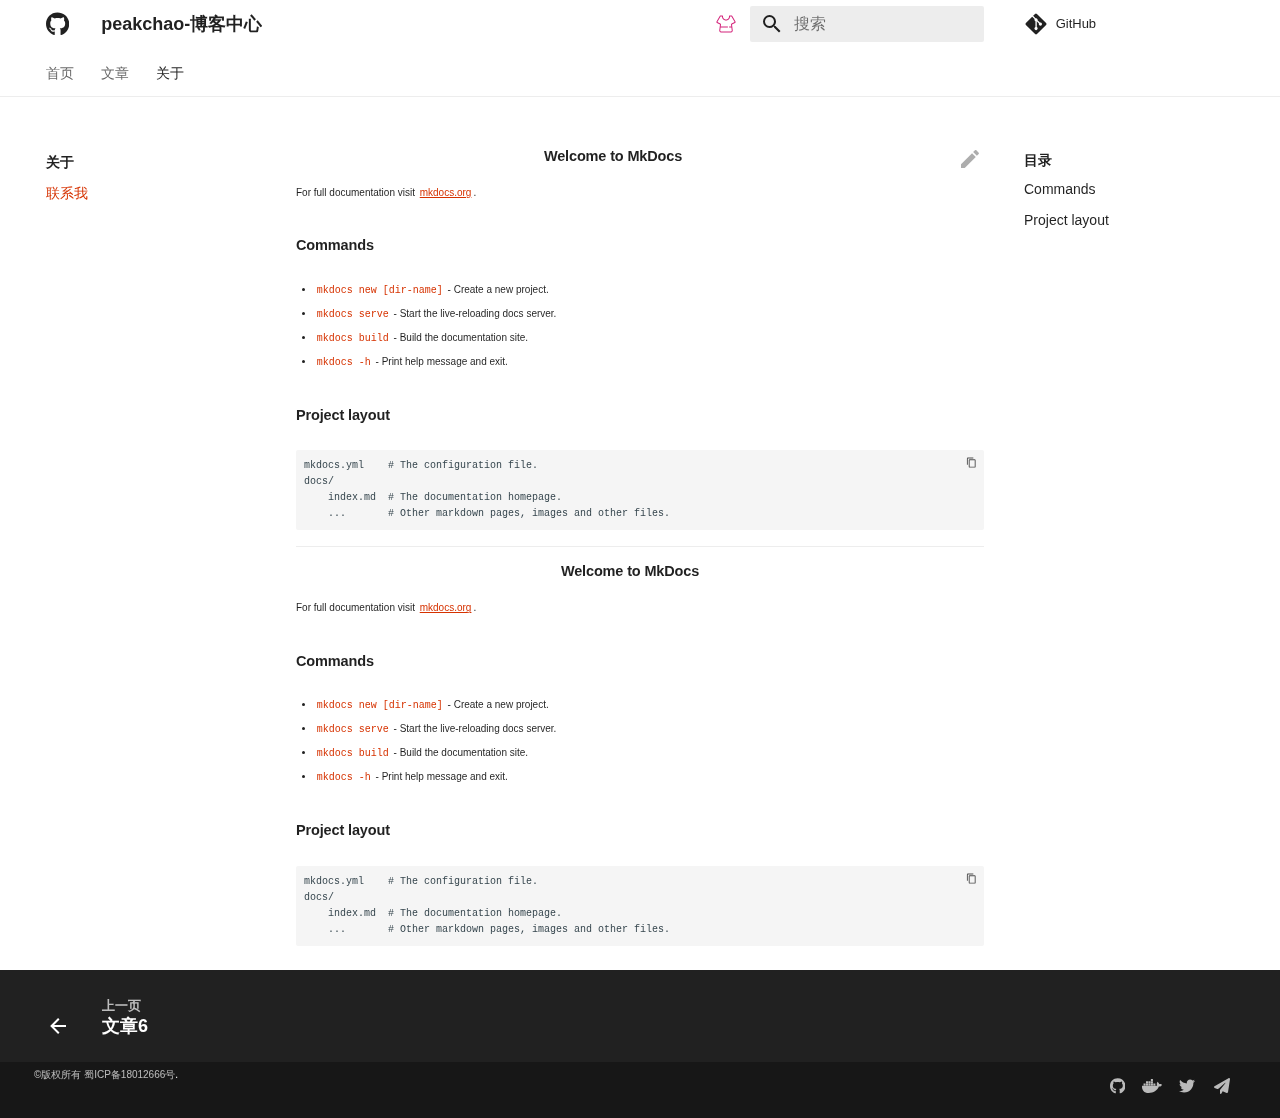
==== commit f7a3a746: "upload blog." ====
--- a/about/index.html
+++ b/about/index.html
@@ -13,7 +13,7 @@
       
       
       <link rel="icon" href="../assets/logo.png">
-      <meta name="generator" content="mkdocs-1.3.0, mkdocs-material-8.2.9">
+      <meta name="generator" content="mkdocs-1.4.0, mkdocs-material-8.5.6">
     
     
       
@@ -21,12 +21,14 @@
       
     
     
-      <link rel="stylesheet" href="../assets/stylesheets/main.120efc48.min.css">
-      
-        
-        <link rel="stylesheet" href="../assets/stylesheets/palette.9647289d.min.css">
-        
-      
+      <link rel="stylesheet" href="../assets/stylesheets/main.20d9efc8.min.css">
+      
+        
+        <link rel="stylesheet" href="../assets/stylesheets/palette.cbb835fc.min.css">
+        
+      
+      
+
     
     
     
@@ -35,10 +37,11 @@
     
       <link rel="stylesheet" href="../css/extra.css">
     
-    <script>__md_scope=new URL("..",location),__md_get=(e,_=localStorage,t=__md_scope)=>JSON.parse(_.getItem(t.pathname+"."+e)),__md_set=(e,_,t=localStorage,a=__md_scope)=>{try{t.setItem(a.pathname+"."+e,JSON.stringify(_))}catch(e){}}</script>
-    
-      
-
+    <script>__md_scope=new URL("..",location),__md_hash=e=>[...e].reduce((e,_)=>(e<<5)-e+_.charCodeAt(0),0),__md_get=(e,_=localStorage,t=__md_scope)=>JSON.parse(_.getItem(t.pathname+"."+e)),__md_set=(e,_,t=localStorage,a=__md_scope)=>{try{t.setItem(a.pathname+"."+e,JSON.stringify(_))}catch(e){}}</script>
+    
+      
+
+    
     
     
   </head>
@@ -150,7 +153,7 @@
       </label>
       <nav class="md-search__options" aria-label="查找">
         
-        <button type="reset" class="md-search__icon md-icon" aria-label="清空当前内容" tabindex="-1">
+        <button type="reset" class="md-search__icon md-icon" title="清空当前内容" aria-label="清空当前内容" tabindex="-1">
           <svg xmlns="http://www.w3.org/2000/svg" viewBox="0 0 24 24"><path d="M19 6.41 17.59 5 12 10.59 6.41 5 5 6.41 10.59 12 5 17.59 6.41 19 12 13.41 17.59 19 19 17.59 13.41 12 19 6.41Z"/></svg>
         </button>
       </nav>
@@ -174,7 +177,7 @@
         <a href="https://github.com/zhangzhichaolove/zhangzhichaolove.github.io" title="前往仓库" class="md-source" data-md-component="source">
   <div class="md-source__icon md-icon">
     
-    <svg xmlns="http://www.w3.org/2000/svg" viewBox="0 0 448 512"><!--! Font Awesome Free 6.1.1 by @fontawesome - https://fontawesome.com License - https://fontawesome.com/license/free (Icons: CC BY 4.0, Fonts: SIL OFL 1.1, Code: MIT License) Copyright 2022 Fonticons, Inc.--><path d="M439.55 236.05 244 40.45a28.87 28.87 0 0 0-40.81 0l-40.66 40.63 51.52 51.52c27.06-9.14 52.68 16.77 43.39 43.68l49.66 49.66c34.23-11.8 61.18 31 35.47 56.69-26.49 26.49-70.21-2.87-56-37.34L240.22 199v121.85c25.3 12.54 22.26 41.85 9.08 55a34.34 34.34 0 0 1-48.55 0c-17.57-17.6-11.07-46.91 11.25-56v-123c-20.8-8.51-24.6-30.74-18.64-45L142.57 101 8.45 235.14a28.86 28.86 0 0 0 0 40.81l195.61 195.6a28.86 28.86 0 0 0 40.8 0l194.69-194.69a28.86 28.86 0 0 0 0-40.81z"/></svg>
+    <svg xmlns="http://www.w3.org/2000/svg" viewBox="0 0 448 512"><!--! Font Awesome Free 6.2.0 by @fontawesome - https://fontawesome.com License - https://fontawesome.com/license/free (Icons: CC BY 4.0, Fonts: SIL OFL 1.1, Code: MIT License) Copyright 2022 Fonticons, Inc.--><path d="M439.55 236.05 244 40.45a28.87 28.87 0 0 0-40.81 0l-40.66 40.63 51.52 51.52c27.06-9.14 52.68 16.77 43.39 43.68l49.66 49.66c34.23-11.8 61.18 31 35.47 56.69-26.49 26.49-70.21-2.87-56-37.34L240.22 199v121.85c25.3 12.54 22.26 41.85 9.08 55a34.34 34.34 0 0 1-48.55 0c-17.57-17.6-11.07-46.91 11.25-56v-123c-20.8-8.51-24.6-30.74-18.64-45L142.57 101 8.45 235.14a28.86 28.86 0 0 0 0 40.81l195.61 195.6a28.86 28.86 0 0 0 40.8 0l194.69-194.69a28.86 28.86 0 0 0 0-40.81z"/></svg>
   </div>
   <div class="md-source__repository">
     GitHub
@@ -217,7 +220,7 @@
   
   
     <li class="md-tabs__item">
-      <a href="../blogs/blog/" class="md-tabs__link">
+      <a href="../blogs/%E8%AE%A1%E7%AE%97%E6%9C%BA%E6%98%AF%E5%A6%82%E4%BD%95%E5%A4%84%E7%90%86%E6%96%87%E5%AD%97%E7%9A%84%EF%BC%9F%E5%A6%82%E4%BD%95%E5%88%A9%E7%94%A8%E6%96%87%E5%AD%97%E7%BC%96%E7%A0%81%E8%BF%9B%E8%A1%8C%E5%8A%A0%E5%AF%86%E8%A7%A3%E5%AF%86%EF%BC%9F/" class="md-tabs__link">
         文章
       </a>
     </li>
@@ -276,7 +279,7 @@
       <a href="https://github.com/zhangzhichaolove/zhangzhichaolove.github.io" title="前往仓库" class="md-source" data-md-component="source">
   <div class="md-source__icon md-icon">
     
-    <svg xmlns="http://www.w3.org/2000/svg" viewBox="0 0 448 512"><!--! Font Awesome Free 6.1.1 by @fontawesome - https://fontawesome.com License - https://fontawesome.com/license/free (Icons: CC BY 4.0, Fonts: SIL OFL 1.1, Code: MIT License) Copyright 2022 Fonticons, Inc.--><path d="M439.55 236.05 244 40.45a28.87 28.87 0 0 0-40.81 0l-40.66 40.63 51.52 51.52c27.06-9.14 52.68 16.77 43.39 43.68l49.66 49.66c34.23-11.8 61.18 31 35.47 56.69-26.49 26.49-70.21-2.87-56-37.34L240.22 199v121.85c25.3 12.54 22.26 41.85 9.08 55a34.34 34.34 0 0 1-48.55 0c-17.57-17.6-11.07-46.91 11.25-56v-123c-20.8-8.51-24.6-30.74-18.64-45L142.57 101 8.45 235.14a28.86 28.86 0 0 0 0 40.81l195.61 195.6a28.86 28.86 0 0 0 40.8 0l194.69-194.69a28.86 28.86 0 0 0 0-40.81z"/></svg>
+    <svg xmlns="http://www.w3.org/2000/svg" viewBox="0 0 448 512"><!--! Font Awesome Free 6.2.0 by @fontawesome - https://fontawesome.com License - https://fontawesome.com/license/free (Icons: CC BY 4.0, Fonts: SIL OFL 1.1, Code: MIT License) Copyright 2022 Fonticons, Inc.--><path d="M439.55 236.05 244 40.45a28.87 28.87 0 0 0-40.81 0l-40.66 40.63 51.52 51.52c27.06-9.14 52.68 16.77 43.39 43.68l49.66 49.66c34.23-11.8 61.18 31 35.47 56.69-26.49 26.49-70.21-2.87-56-37.34L240.22 199v121.85c25.3 12.54 22.26 41.85 9.08 55a34.34 34.34 0 0 1-48.55 0c-17.57-17.6-11.07-46.91 11.25-56v-123c-20.8-8.51-24.6-30.74-18.64-45L142.57 101 8.45 235.14a28.86 28.86 0 0 0 0 40.81l195.61 195.6a28.86 28.86 0 0 0 40.8 0l194.69-194.69a28.86 28.86 0 0 0 0-40.81z"/></svg>
   </div>
   <div class="md-source__repository">
     GitHub
@@ -335,6 +338,48 @@
   
   
     <li class="md-nav__item">
+      <a href="../blogs/%E8%AE%A1%E7%AE%97%E6%9C%BA%E6%98%AF%E5%A6%82%E4%BD%95%E5%A4%84%E7%90%86%E6%96%87%E5%AD%97%E7%9A%84%EF%BC%9F%E5%A6%82%E4%BD%95%E5%88%A9%E7%94%A8%E6%96%87%E5%AD%97%E7%BC%96%E7%A0%81%E8%BF%9B%E8%A1%8C%E5%8A%A0%E5%AF%86%E8%A7%A3%E5%AF%86%EF%BC%9F/" class="md-nav__link">
+        文字加密解密
+      </a>
+    </li>
+  
+
+            
+          
+            
+              
+  
+  
+  
+    <li class="md-nav__item">
+      <a href="../blogs/emmet%E8%AF%AD%E6%B3%95/" class="md-nav__link">
+        emmet语法
+      </a>
+    </li>
+  
+
+            
+          
+            
+              
+  
+  
+  
+    <li class="md-nav__item">
+      <a href="../blogs/blog/" class="md-nav__link">
+        其他文章
+      </a>
+    </li>
+  
+
+            
+          
+            
+              
+  
+  
+  
+    <li class="md-nav__item">
       <a href="../blogs/blog/" class="md-nav__link">
         文章1
       </a>
@@ -565,14 +610,16 @@
               </div>
             
           
-          <div class="md-content" data-md-component="content">
-            <article class="md-content__inner md-typeset">
-              
+          
+            <div class="md-content" data-md-component="content">
+              <article class="md-content__inner md-typeset">
                 
+                  
+
   <a href="https://github.com/zhangzhichaolove/zhangzhichaolove.github.io/edit/master/docs/about.md" title="编辑此页" class="md-content__button md-icon">
+    
     <svg xmlns="http://www.w3.org/2000/svg" viewBox="0 0 24 24"><path d="M20.71 7.04c.39-.39.39-1.04 0-1.41l-2.34-2.34c-.37-.39-1.02-.39-1.41 0l-1.84 1.83 3.75 3.75M3 17.25V21h3.75L17.81 9.93l-3.75-3.75L3 17.25Z"/></svg>
   </a>
-
 
 
 <h1 id="welcome-to-mkdocs">Welcome to MkDocs<a class="headerlink" href="#welcome-to-mkdocs" title="Permanent link">&para;</a></h1>
@@ -608,12 +655,18 @@
     ...       # Other markdown pages, images and other files.
 </code></pre></div>
 
-              
-            </article>
-          </div>
+
+
+
+
+                
+              </article>
+            </div>
+          
+          
         </div>
         
-          <a href="#" class="md-top md-icon" data-md-component="top" data-md-state="hidden">
+          <a href="#" class="md-top md-icon" data-md-component="top" hidden>
             <svg xmlns="http://www.w3.org/2000/svg" viewBox="0 0 24 24"><path d="M13 20h-2V8l-5.5 5.5-1.42-1.42L12 4.16l7.92 7.92-1.42 1.42L13 8v12Z"/></svg>
             回到页面顶部
           </a>
@@ -691,7 +744,7 @@
         
       
       <a href="https://github.com/zhangzhichaolove" target="_blank" rel="noopener" title="github.com" class="md-social__link">
-        <svg xmlns="http://www.w3.org/2000/svg" viewBox="0 0 496 512"><!--! Font Awesome Free 6.1.1 by @fontawesome - https://fontawesome.com License - https://fontawesome.com/license/free (Icons: CC BY 4.0, Fonts: SIL OFL 1.1, Code: MIT License) Copyright 2022 Fonticons, Inc.--><path d="M165.9 397.4c0 2-2.3 3.6-5.2 3.6-3.3.3-5.6-1.3-5.6-3.6 0-2 2.3-3.6 5.2-3.6 3-.3 5.6 1.3 5.6 3.6zm-31.1-4.5c-.7 2 1.3 4.3 4.3 4.9 2.6 1 5.6 0 6.2-2s-1.3-4.3-4.3-5.2c-2.6-.7-5.5.3-6.2 2.3zm44.2-1.7c-2.9.7-4.9 2.6-4.6 4.9.3 2 2.9 3.3 5.9 2.6 2.9-.7 4.9-2.6 4.6-4.6-.3-1.9-3-3.2-5.9-2.9zM244.8 8C106.1 8 0 113.3 0 252c0 110.9 69.8 205.8 169.5 239.2 12.8 2.3 17.3-5.6 17.3-12.1 0-6.2-.3-40.4-.3-61.4 0 0-70 15-84.7-29.8 0 0-11.4-29.1-27.8-36.6 0 0-22.9-15.7 1.6-15.4 0 0 24.9 2 38.6 25.8 21.9 38.6 58.6 27.5 72.9 20.9 2.3-16 8.8-27.1 16-33.7-55.9-6.2-112.3-14.3-112.3-110.5 0-27.5 7.6-41.3 23.6-58.9-2.6-6.5-11.1-33.3 2.6-67.9 20.9-6.5 69 27 69 27 20-5.6 41.5-8.5 62.8-8.5s42.8 2.9 62.8 8.5c0 0 48.1-33.6 69-27 13.7 34.7 5.2 61.4 2.6 67.9 16 17.7 25.8 31.5 25.8 58.9 0 96.5-58.9 104.2-114.8 110.5 9.2 7.9 17 22.9 17 46.4 0 33.7-.3 75.4-.3 83.6 0 6.5 4.6 14.4 17.3 12.1C428.2 457.8 496 362.9 496 252 496 113.3 383.5 8 244.8 8zM97.2 352.9c-1.3 1-1 3.3.7 5.2 1.6 1.6 3.9 2.3 5.2 1 1.3-1 1-3.3-.7-5.2-1.6-1.6-3.9-2.3-5.2-1zm-10.8-8.1c-.7 1.3.3 2.9 2.3 3.9 1.6 1 3.6.7 4.3-.7.7-1.3-.3-2.9-2.3-3.9-2-.6-3.6-.3-4.3.7zm32.4 35.6c-1.6 1.3-1 4.3 1.3 6.2 2.3 2.3 5.2 2.6 6.5 1 1.3-1.3.7-4.3-1.3-6.2-2.2-2.3-5.2-2.6-6.5-1zm-11.4-14.7c-1.6 1-1.6 3.6 0 5.9 1.6 2.3 4.3 3.3 5.6 2.3 1.6-1.3 1.6-3.9 0-6.2-1.4-2.3-4-3.3-5.6-2z"/></svg>
+        <svg xmlns="http://www.w3.org/2000/svg" viewBox="0 0 496 512"><!--! Font Awesome Free 6.2.0 by @fontawesome - https://fontawesome.com License - https://fontawesome.com/license/free (Icons: CC BY 4.0, Fonts: SIL OFL 1.1, Code: MIT License) Copyright 2022 Fonticons, Inc.--><path d="M165.9 397.4c0 2-2.3 3.6-5.2 3.6-3.3.3-5.6-1.3-5.6-3.6 0-2 2.3-3.6 5.2-3.6 3-.3 5.6 1.3 5.6 3.6zm-31.1-4.5c-.7 2 1.3 4.3 4.3 4.9 2.6 1 5.6 0 6.2-2s-1.3-4.3-4.3-5.2c-2.6-.7-5.5.3-6.2 2.3zm44.2-1.7c-2.9.7-4.9 2.6-4.6 4.9.3 2 2.9 3.3 5.9 2.6 2.9-.7 4.9-2.6 4.6-4.6-.3-1.9-3-3.2-5.9-2.9zM244.8 8C106.1 8 0 113.3 0 252c0 110.9 69.8 205.8 169.5 239.2 12.8 2.3 17.3-5.6 17.3-12.1 0-6.2-.3-40.4-.3-61.4 0 0-70 15-84.7-29.8 0 0-11.4-29.1-27.8-36.6 0 0-22.9-15.7 1.6-15.4 0 0 24.9 2 38.6 25.8 21.9 38.6 58.6 27.5 72.9 20.9 2.3-16 8.8-27.1 16-33.7-55.9-6.2-112.3-14.3-112.3-110.5 0-27.5 7.6-41.3 23.6-58.9-2.6-6.5-11.1-33.3 2.6-67.9 20.9-6.5 69 27 69 27 20-5.6 41.5-8.5 62.8-8.5s42.8 2.9 62.8 8.5c0 0 48.1-33.6 69-27 13.7 34.7 5.2 61.4 2.6 67.9 16 17.7 25.8 31.5 25.8 58.9 0 96.5-58.9 104.2-114.8 110.5 9.2 7.9 17 22.9 17 46.4 0 33.7-.3 75.4-.3 83.6 0 6.5 4.6 14.4 17.3 12.1C428.2 457.8 496 362.9 496 252 496 113.3 383.5 8 244.8 8zM97.2 352.9c-1.3 1-1 3.3.7 5.2 1.6 1.6 3.9 2.3 5.2 1 1.3-1 1-3.3-.7-5.2-1.6-1.6-3.9-2.3-5.2-1zm-10.8-8.1c-.7 1.3.3 2.9 2.3 3.9 1.6 1 3.6.7 4.3-.7.7-1.3-.3-2.9-2.3-3.9-2-.6-3.6-.3-4.3.7zm32.4 35.6c-1.6 1.3-1 4.3 1.3 6.2 2.3 2.3 5.2 2.6 6.5 1 1.3-1.3.7-4.3-1.3-6.2-2.2-2.3-5.2-2.6-6.5-1zm-11.4-14.7c-1.6 1-1.6 3.6 0 5.9 1.6 2.3 4.3 3.3 5.6 2.3 1.6-1.3 1.6-3.9 0-6.2-1.4-2.3-4-3.3-5.6-2z"/></svg>
       </a>
     
       
@@ -700,7 +753,7 @@
         
       
       <a href="https://github.com/zhangzhichaolove" target="_blank" rel="noopener" title="github.com" class="md-social__link">
-        <svg xmlns="http://www.w3.org/2000/svg" viewBox="0 0 640 512"><!--! Font Awesome Free 6.1.1 by @fontawesome - https://fontawesome.com License - https://fontawesome.com/license/free (Icons: CC BY 4.0, Fonts: SIL OFL 1.1, Code: MIT License) Copyright 2022 Fonticons, Inc.--><path d="M349.9 236.3h-66.1v-59.4h66.1v59.4zm0-204.3h-66.1v60.7h66.1V32zm78.2 144.8H362v59.4h66.1v-59.4zm-156.3-72.1h-66.1v60.1h66.1v-60.1zm78.1 0h-66.1v60.1h66.1v-60.1zm276.8 100c-14.4-9.7-47.6-13.2-73.1-8.4-3.3-24-16.7-44.9-41.1-63.7l-14-9.3-9.3 14c-18.4 27.8-23.4 73.6-3.7 103.8-8.7 4.7-25.8 11.1-48.4 10.7H2.4c-8.7 50.8 5.8 116.8 44 162.1 37.1 43.9 92.7 66.2 165.4 66.2 157.4 0 273.9-72.5 328.4-204.2 21.4.4 67.6.1 91.3-45.2 1.5-2.5 6.6-13.2 8.5-17.1l-13.3-8.9zm-511.1-27.9h-66v59.4h66.1v-59.4zm78.1 0h-66.1v59.4h66.1v-59.4zm78.1 0h-66.1v59.4h66.1v-59.4zm-78.1-72.1h-66.1v60.1h66.1v-60.1z"/></svg>
+        <svg xmlns="http://www.w3.org/2000/svg" viewBox="0 0 640 512"><!--! Font Awesome Free 6.2.0 by @fontawesome - https://fontawesome.com License - https://fontawesome.com/license/free (Icons: CC BY 4.0, Fonts: SIL OFL 1.1, Code: MIT License) Copyright 2022 Fonticons, Inc.--><path d="M349.9 236.3h-66.1v-59.4h66.1v59.4zm0-204.3h-66.1v60.7h66.1V32zm78.2 144.8H362v59.4h66.1v-59.4zm-156.3-72.1h-66.1v60.1h66.1v-60.1zm78.1 0h-66.1v60.1h66.1v-60.1zm276.8 100c-14.4-9.7-47.6-13.2-73.1-8.4-3.3-24-16.7-44.9-41.1-63.7l-14-9.3-9.3 14c-18.4 27.8-23.4 73.6-3.7 103.8-8.7 4.7-25.8 11.1-48.4 10.7H2.4c-8.7 50.8 5.8 116.8 44 162.1 37.1 43.9 92.7 66.2 165.4 66.2 157.4 0 273.9-72.5 328.4-204.2 21.4.4 67.6.1 91.3-45.2 1.5-2.5 6.6-13.2 8.5-17.1l-13.3-8.9zm-511.1-27.9h-66v59.4h66.1v-59.4zm78.1 0h-66.1v59.4h66.1v-59.4zm78.1 0h-66.1v59.4h66.1v-59.4zm-78.1-72.1h-66.1v60.1h66.1v-60.1z"/></svg>
       </a>
     
       
@@ -709,13 +762,13 @@
         
       
       <a href="https://github.com/zhangzhichaolove" target="_blank" rel="noopener" title="github.com" class="md-social__link">
-        <svg xmlns="http://www.w3.org/2000/svg" viewBox="0 0 512 512"><!--! Font Awesome Free 6.1.1 by @fontawesome - https://fontawesome.com License - https://fontawesome.com/license/free (Icons: CC BY 4.0, Fonts: SIL OFL 1.1, Code: MIT License) Copyright 2022 Fonticons, Inc.--><path d="M459.37 151.716c.325 4.548.325 9.097.325 13.645 0 138.72-105.583 298.558-298.558 298.558-59.452 0-114.68-17.219-161.137-47.106 8.447.974 16.568 1.299 25.34 1.299 49.055 0 94.213-16.568 130.274-44.832-46.132-.975-84.792-31.188-98.112-72.772 6.498.974 12.995 1.624 19.818 1.624 9.421 0 18.843-1.3 27.614-3.573-48.081-9.747-84.143-51.98-84.143-102.985v-1.299c13.969 7.797 30.214 12.67 47.431 13.319-28.264-18.843-46.781-51.005-46.781-87.391 0-19.492 5.197-37.36 14.294-52.954 51.655 63.675 129.3 105.258 216.365 109.807-1.624-7.797-2.599-15.918-2.599-24.04 0-57.828 46.782-104.934 104.934-104.934 30.213 0 57.502 12.67 76.67 33.137 23.715-4.548 46.456-13.32 66.599-25.34-7.798 24.366-24.366 44.833-46.132 57.827 21.117-2.273 41.584-8.122 60.426-16.243-14.292 20.791-32.161 39.308-52.628 54.253z"/></svg>
+        <svg xmlns="http://www.w3.org/2000/svg" viewBox="0 0 512 512"><!--! Font Awesome Free 6.2.0 by @fontawesome - https://fontawesome.com License - https://fontawesome.com/license/free (Icons: CC BY 4.0, Fonts: SIL OFL 1.1, Code: MIT License) Copyright 2022 Fonticons, Inc.--><path d="M459.37 151.716c.325 4.548.325 9.097.325 13.645 0 138.72-105.583 298.558-298.558 298.558-59.452 0-114.68-17.219-161.137-47.106 8.447.974 16.568 1.299 25.34 1.299 49.055 0 94.213-16.568 130.274-44.832-46.132-.975-84.792-31.188-98.112-72.772 6.498.974 12.995 1.624 19.818 1.624 9.421 0 18.843-1.3 27.614-3.573-48.081-9.747-84.143-51.98-84.143-102.985v-1.299c13.969 7.797 30.214 12.67 47.431 13.319-28.264-18.843-46.781-51.005-46.781-87.391 0-19.492 5.197-37.36 14.294-52.954 51.655 63.675 129.3 105.258 216.365 109.807-1.624-7.797-2.599-15.918-2.599-24.04 0-57.828 46.782-104.934 104.934-104.934 30.213 0 57.502 12.67 76.67 33.137 23.715-4.548 46.456-13.32 66.599-25.34-7.798 24.366-24.366 44.833-46.132 57.827 21.117-2.273 41.584-8.122 60.426-16.243-14.292 20.791-32.161 39.308-52.628 54.253z"/></svg>
       </a>
     
       
       
       <a href="mailto:admin@peakchao.com" target="_blank" rel="noopener" title="邮箱" class="md-social__link">
-        <svg xmlns="http://www.w3.org/2000/svg" viewBox="0 0 512 512"><!--! Font Awesome Free 6.1.1 by @fontawesome - https://fontawesome.com License - https://fontawesome.com/license/free (Icons: CC BY 4.0, Fonts: SIL OFL 1.1, Code: MIT License) Copyright 2022 Fonticons, Inc.--><path d="m511.6 36.86-64 415.1a32.008 32.008 0 0 1-31.65 27.147c-4.188 0-8.319-.815-12.29-2.472l-122.6-51.1-50.86 76.29C226.3 508.5 219.8 512 212.8 512c-11.5 0-20.8-9.3-20.8-20.8v-96.18c0-7.115 2.372-14.03 6.742-19.64L416 96 122.3 360.3 19.69 317.5C8.438 312.8.812 302.2.062 289.1s5.47-23.72 16.06-29.77l448-255.1c10.69-6.109 23.88-5.547 34 1.406S513.5 24.72 511.6 36.86z"/></svg>
+        <svg xmlns="http://www.w3.org/2000/svg" viewBox="0 0 512 512"><!--! Font Awesome Free 6.2.0 by @fontawesome - https://fontawesome.com License - https://fontawesome.com/license/free (Icons: CC BY 4.0, Fonts: SIL OFL 1.1, Code: MIT License) Copyright 2022 Fonticons, Inc.--><path d="M498.1 5.6c10.1 7 15.4 19.1 13.5 31.2l-64 416c-1.5 9.7-7.4 18.2-16 23s-18.9 5.4-28 1.6l-126.3-52.5-40.1 74.5c-5.2 9.7-16.3 14.6-27 11.9S192 499 192 488v-96c0-5.3 1.8-10.5 5.1-14.7l165.3-212.6c2.5-7.1-6.5-14.3-13-8.4l-179 161.9-32 28.9c-9.2 8.3-22.3 10.6-33.8 5.8l-85-35.4C8.4 312.8.8 302.2.1 290s5.5-23.7 16.1-29.8l448-256c10.7-6.1 23.9-5.5 34 1.4z"/></svg>
       </a>
     
   </div>
@@ -727,10 +780,11 @@
     <div class="md-dialog" data-md-component="dialog">
       <div class="md-dialog__inner md-typeset"></div>
     </div>
-    <script id="__config" type="application/json">{"base": "..", "features": ["navigation.tabs", "navigation.top", "navigation.tracking"], "search": "../assets/javascripts/workers/search.2a1c317c.min.js", "translations": {"clipboard.copied": "\u5df2\u590d\u5236", "clipboard.copy": "\u590d\u5236", "search.config.lang": "ja", "search.config.pipeline": "trimmer, stemmer", "search.config.separator": "[\\uff0c\\u3002]+", "search.placeholder": "\u641c\u7d22", "search.result.more.one": "\u5728\u8be5\u9875\u4e0a\u8fd8\u6709 1 \u4e2a\u7b26\u5408\u6761\u4ef6\u7684\u7ed3\u679c", "search.result.more.other": "\u5728\u8be5\u9875\u4e0a\u8fd8\u6709 # \u4e2a\u7b26\u5408\u6761\u4ef6\u7684\u7ed3\u679c", "search.result.none": "\u6ca1\u6709\u627e\u5230\u7b26\u5408\u6761\u4ef6\u7684\u7ed3\u679c", "search.result.one": "\u627e\u5230 1 \u4e2a\u7b26\u5408\u6761\u4ef6\u7684\u7ed3\u679c", "search.result.other": "# \u4e2a\u7b26\u5408\u6761\u4ef6\u7684\u7ed3\u679c", "search.result.placeholder": "\u952e\u5165\u4ee5\u5f00\u59cb\u641c\u7d22", "search.result.term.missing": "\u7f3a\u5c11", "select.version.title": "\u9009\u62e9\u5f53\u524d\u7248\u672c"}}</script>
-    
-    
-      <script src="../assets/javascripts/bundle.6e54b5cd.min.js"></script>
+    
+    <script id="__config" type="application/json">{"base": "..", "features": ["navigation.tabs", "navigation.top", "navigation.tracking"], "search": "../assets/javascripts/workers/search.5bf1dace.min.js", "translations": {"clipboard.copied": "\u5df2\u590d\u5236", "clipboard.copy": "\u590d\u5236", "search.config.lang": "ja", "search.config.pipeline": "trimmer, stemmer", "search.config.separator": "[\\s\\-\uff0c\u3002]+", "search.placeholder": "\u641c\u7d22", "search.result.more.one": "\u5728\u8be5\u9875\u4e0a\u8fd8\u6709 1 \u4e2a\u7b26\u5408\u6761\u4ef6\u7684\u7ed3\u679c", "search.result.more.other": "\u5728\u8be5\u9875\u4e0a\u8fd8\u6709 # \u4e2a\u7b26\u5408\u6761\u4ef6\u7684\u7ed3\u679c", "search.result.none": "\u6ca1\u6709\u627e\u5230\u7b26\u5408\u6761\u4ef6\u7684\u7ed3\u679c", "search.result.one": "\u627e\u5230 1 \u4e2a\u7b26\u5408\u6761\u4ef6\u7684\u7ed3\u679c", "search.result.other": "# \u4e2a\u7b26\u5408\u6761\u4ef6\u7684\u7ed3\u679c", "search.result.placeholder": "\u952e\u5165\u4ee5\u5f00\u59cb\u641c\u7d22", "search.result.term.missing": "\u7f3a\u5c11", "select.version.title": "\u9009\u62e9\u5f53\u524d\u7248\u672c"}}</script>
+    
+    
+      <script src="../assets/javascripts/bundle.078830c0.min.js"></script>
       
     
   </body>
--- a/assets/stylesheets/main.20d9efc8.min.css
+++ b/assets/stylesheets/main.20d9efc8.min.css
@@ -0,0 +1 @@
+@charset "UTF-8";html{-webkit-text-size-adjust:none;-moz-text-size-adjust:none;-ms-text-size-adjust:none;text-size-adjust:none;box-sizing:border-box}*,:after,:before{box-sizing:inherit}@media (prefers-reduced-motion){*,:after,:before{transition:none!important}}body{margin:0}a,button,input,label{-webkit-tap-highlight-color:transparent}a{color:inherit;text-decoration:none}hr{border:0;box-sizing:initial;display:block;height:.05rem;overflow:visible;padding:0}small{font-size:80%}sub,sup{line-height:1em}img{border-style:none}table{border-collapse:initial;border-spacing:0}td,th{font-weight:400;vertical-align:top}button{background:transparent;border:0;font-family:inherit;font-size:inherit;margin:0;padding:0}input{border:0;outline:none}:root,[data-md-color-scheme=default]{--md-default-fg-color:rgba(0,0,0,.87);--md-default-fg-color--light:rgba(0,0,0,.54);--md-default-fg-color--lighter:rgba(0,0,0,.32);--md-default-fg-color--lightest:rgba(0,0,0,.07);--md-default-bg-color:#fff;--md-default-bg-color--light:hsla(0,0%,100%,.7);--md-default-bg-color--lighter:hsla(0,0%,100%,.3);--md-default-bg-color--lightest:hsla(0,0%,100%,.12);--md-primary-fg-color:#4051b5;--md-primary-fg-color--light:#5d6cc0;--md-primary-fg-color--dark:#303fa1;--md-primary-bg-color:#fff;--md-primary-bg-color--light:hsla(0,0%,100%,.7);--md-accent-fg-color:#526cfe;--md-accent-fg-color--transparent:rgba(82,108,254,.1);--md-accent-bg-color:#fff;--md-accent-bg-color--light:hsla(0,0%,100%,.7);--md-code-fg-color:#36464e;--md-code-bg-color:#f5f5f5;--md-code-hl-color:rgba(255,255,0,.5);--md-code-hl-number-color:#d52a2a;--md-code-hl-special-color:#db1457;--md-code-hl-function-color:#a846b9;--md-code-hl-constant-color:#6e59d9;--md-code-hl-keyword-color:#3f6ec6;--md-code-hl-string-color:#1c7d4d;--md-code-hl-name-color:var(--md-code-fg-color);--md-code-hl-operator-color:var(--md-default-fg-color--light);--md-code-hl-punctuation-color:var(--md-default-fg-color--light);--md-code-hl-comment-color:var(--md-default-fg-color--light);--md-code-hl-generic-color:var(--md-default-fg-color--light);--md-code-hl-variable-color:var(--md-default-fg-color--light);--md-typeset-color:var(--md-default-fg-color);--md-typeset-a-color:var(--md-primary-fg-color);--md-typeset-mark-color:rgba(255,255,0,.5);--md-typeset-del-color:rgba(245,80,61,.15);--md-typeset-ins-color:rgba(11,213,112,.15);--md-typeset-kbd-color:#fafafa;--md-typeset-kbd-accent-color:#fff;--md-typeset-kbd-border-color:#b8b8b8;--md-typeset-table-color:rgba(0,0,0,.12);--md-admonition-fg-color:var(--md-default-fg-color);--md-admonition-bg-color:var(--md-default-bg-color);--md-footer-fg-color:#fff;--md-footer-fg-color--light:hsla(0,0%,100%,.7);--md-footer-fg-color--lighter:hsla(0,0%,100%,.3);--md-footer-bg-color:rgba(0,0,0,.87);--md-footer-bg-color--dark:rgba(0,0,0,.32);--md-shadow-z1:0 0.2rem 0.5rem rgba(0,0,0,.05),0 0 0.05rem rgba(0,0,0,.1);--md-shadow-z2:0 0.2rem 0.5rem rgba(0,0,0,.1),0 0 0.05rem rgba(0,0,0,.25);--md-shadow-z3:0 0.2rem 0.5rem rgba(0,0,0,.2),0 0 0.05rem rgba(0,0,0,.35)}.md-icon svg{fill:currentcolor;display:block;height:1.2rem;width:1.2rem}body{-webkit-font-smoothing:antialiased;-moz-osx-font-smoothing:grayscale;--md-text-font-family:var(--md-text-font,_),-apple-system,BlinkMacSystemFont,Helvetica,Arial,sans-serif;--md-code-font-family:var(--md-code-font,_),SFMono-Regular,Consolas,Menlo,monospace}body,input{font-feature-settings:"kern","liga";font-family:var(--md-text-font-family)}body,code,input,kbd,pre{color:var(--md-typeset-color)}code,kbd,pre{font-feature-settings:"kern";font-family:var(--md-code-font-family)}:root{--md-typeset-table-sort-icon:url('data:image/svg+xml;charset=utf-8,<svg xmlns="http://www.w3.org/2000/svg" viewBox="0 0 24 24"><path d="m18 21-4-4h3V7h-3l4-4 4 4h-3v10h3M2 19v-2h10v2M2 13v-2h7v2M2 7V5h4v2H2Z"/></svg>');--md-typeset-table-sort-icon--asc:url('data:image/svg+xml;charset=utf-8,<svg xmlns="http://www.w3.org/2000/svg" viewBox="0 0 24 24"><path d="M19 17h3l-4 4-4-4h3V3h2M2 17h10v2H2M6 5v2H2V5m0 6h7v2H2v-2Z"/></svg>');--md-typeset-table-sort-icon--desc:url('data:image/svg+xml;charset=utf-8,<svg xmlns="http://www.w3.org/2000/svg" viewBox="0 0 24 24"><path d="M19 7h3l-4-4-4 4h3v14h2M2 17h10v2H2M6 5v2H2V5m0 6h7v2H2v-2Z"/></svg>')}.md-typeset{-webkit-print-color-adjust:exact;color-adjust:exact;font-size:.8rem;line-height:1.6}@media print{.md-typeset{font-size:.68rem}}.md-typeset blockquote,.md-typeset dl,.md-typeset figure,.md-typeset ol,.md-typeset pre,.md-typeset ul{margin-bottom:1em;margin-top:1em}.md-typeset h1{color:var(--md-default-fg-color--light);font-size:2em;line-height:1.3;margin:0 0 1.25em}.md-typeset h1,.md-typeset h2{font-weight:300;letter-spacing:-.01em}.md-typeset h2{font-size:1.5625em;line-height:1.4;margin:1.6em 0 .64em}.md-typeset h3{font-size:1.25em;font-weight:400;letter-spacing:-.01em;line-height:1.5;margin:1.6em 0 .8em}.md-typeset h2+h3{margin-top:.8em}.md-typeset h4{font-weight:700;letter-spacing:-.01em;margin:1em 0}.md-typeset h5,.md-typeset h6{color:var(--md-default-fg-color--light);font-size:.8em;font-weight:700;letter-spacing:-.01em;margin:1.25em 0}.md-typeset h5{text-transform:uppercase}.md-typeset hr{border-bottom:.05rem solid var(--md-default-fg-color--lightest);display:flow-root;margin:1.5em 0}.md-typeset a{color:var(--md-typeset-a-color);word-break:break-word}.md-typeset a,.md-typeset a:before{transition:color 125ms}.md-typeset a:focus,.md-typeset a:hover{color:var(--md-accent-fg-color)}.md-typeset a:focus code,.md-typeset a:hover code{background-color:var(--md-accent-fg-color--transparent)}.md-typeset a code{color:currentcolor;transition:background-color 125ms}.md-typeset a.focus-visible{outline-color:var(--md-accent-fg-color);outline-offset:.2rem}.md-typeset code,.md-typeset kbd,.md-typeset pre{color:var(--md-code-fg-color);direction:ltr;font-variant-ligatures:none}@media print{.md-typeset code,.md-typeset kbd,.md-typeset pre{white-space:pre-wrap}}.md-typeset code{background-color:var(--md-code-bg-color);border-radius:.1rem;-webkit-box-decoration-break:clone;box-decoration-break:clone;font-size:.85em;padding:0 .2941176471em;word-break:break-word}.md-typeset code:not(.focus-visible){-webkit-tap-highlight-color:transparent;outline:none}.md-typeset pre{display:flow-root;line-height:1.4;position:relative}.md-typeset pre>code{-webkit-box-decoration-break:slice;box-decoration-break:slice;box-shadow:none;display:block;margin:0;outline-color:var(--md-accent-fg-color);overflow:auto;padding:.7720588235em 1.1764705882em;scrollbar-color:var(--md-default-fg-color--lighter) transparent;scrollbar-width:thin;touch-action:auto;word-break:normal}.md-typeset pre>code:hover{scrollbar-color:var(--md-accent-fg-color) transparent}.md-typeset pre>code::-webkit-scrollbar{height:.2rem;width:.2rem}.md-typeset pre>code::-webkit-scrollbar-thumb{background-color:var(--md-default-fg-color--lighter)}.md-typeset pre>code::-webkit-scrollbar-thumb:hover{background-color:var(--md-accent-fg-color)}.md-typeset kbd{background-color:var(--md-typeset-kbd-color);border-radius:.1rem;box-shadow:0 .1rem 0 .05rem var(--md-typeset-kbd-border-color),0 .1rem 0 var(--md-typeset-kbd-border-color),0 -.1rem .2rem var(--md-typeset-kbd-accent-color) inset;color:var(--md-default-fg-color);display:inline-block;font-size:.75em;padding:0 .6666666667em;vertical-align:text-top;word-break:break-word}.md-typeset mark{background-color:var(--md-typeset-mark-color);-webkit-box-decoration-break:clone;box-decoration-break:clone;color:inherit;word-break:break-word}.md-typeset abbr{border-bottom:.05rem dotted var(--md-default-fg-color--light);cursor:help;text-decoration:none}@media (hover:none){.md-typeset abbr{position:relative}.md-typeset abbr[title]:-webkit-any(:focus,:hover):after{background-color:var(--md-default-fg-color);border-radius:.1rem;box-shadow:var(--md-shadow-z3);color:var(--md-default-bg-color);content:attr(title);display:inline-block;font-size:.7rem;margin-top:2em;max-width:80%;min-width:-webkit-max-content;min-width:max-content;padding:.2rem .3rem;position:absolute;width:auto}.md-typeset abbr[title]:-moz-any(:focus,:hover):after{background-color:var(--md-default-fg-color);border-radius:.1rem;box-shadow:var(--md-shadow-z3);color:var(--md-default-bg-color);content:attr(title);display:inline-block;font-size:.7rem;margin-top:2em;max-width:80%;min-width:-moz-max-content;min-width:max-content;padding:.2rem .3rem;position:absolute;width:auto}[dir=ltr] .md-typeset abbr[title]:-webkit-any(:focus,:hover):after{left:0}[dir=ltr] .md-typeset abbr[title]:-moz-any(:focus,:hover):after{left:0}[dir=ltr] .md-typeset abbr[title]:is(:focus,:hover):after{left:0}[dir=rtl] .md-typeset abbr[title]:-webkit-any(:focus,:hover):after{right:0}[dir=rtl] .md-typeset abbr[title]:-moz-any(:focus,:hover):after{right:0}[dir=rtl] .md-typeset abbr[title]:is(:focus,:hover):after{right:0}.md-typeset abbr[title]:is(:focus,:hover):after{background-color:var(--md-default-fg-color);border-radius:.1rem;box-shadow:var(--md-shadow-z3);color:var(--md-default-bg-color);content:attr(title);display:inline-block;font-size:.7rem;margin-top:2em;max-width:80%;min-width:-webkit-max-content;min-width:-moz-max-content;min-width:max-content;padding:.2rem .3rem;position:absolute;width:auto}}.md-typeset small{opacity:.75}[dir=ltr] .md-typeset sub,[dir=ltr] .md-typeset sup{margin-left:.078125em}[dir=rtl] .md-typeset sub,[dir=rtl] .md-typeset sup{margin-right:.078125em}[dir=ltr] .md-typeset blockquote{padding-left:.6rem}[dir=rtl] .md-typeset blockquote{padding-right:.6rem}[dir=ltr] .md-typeset blockquote{border-left:.2rem solid var(--md-default-fg-color--lighter)}[dir=rtl] .md-typeset blockquote{border-right:.2rem solid var(--md-default-fg-color--lighter)}.md-typeset blockquote{color:var(--md-default-fg-color--light);margin-left:0;margin-right:0}.md-typeset ul{list-style-type:disc}[dir=ltr] .md-typeset ol,[dir=ltr] .md-typeset ul{margin-left:.625em}[dir=rtl] .md-typeset ol,[dir=rtl] .md-typeset ul{margin-right:.625em}.md-typeset ol,.md-typeset ul{padding:0}.md-typeset ol:not([hidden]),.md-typeset ul:not([hidden]){display:flow-root}.md-typeset ol ol,.md-typeset ul ol{list-style-type:lower-alpha}.md-typeset ol ol ol,.md-typeset ul ol ol{list-style-type:lower-roman}[dir=ltr] .md-typeset ol li,[dir=ltr] .md-typeset ul li{margin-left:1.25em}[dir=rtl] .md-typeset ol li,[dir=rtl] .md-typeset ul li{margin-right:1.25em}.md-typeset ol li,.md-typeset ul li{margin-bottom:.5em}.md-typeset ol li blockquote,.md-typeset ol li p,.md-typeset ul li blockquote,.md-typeset ul li p{margin:.5em 0}.md-typeset ol li:last-child,.md-typeset ul li:last-child{margin-bottom:0}.md-typeset ol li :-webkit-any(ul,ol),.md-typeset ul li :-webkit-any(ul,ol){margin-bottom:.5em;margin-top:.5em}.md-typeset ol li :-moz-any(ul,ol),.md-typeset ul li :-moz-any(ul,ol){margin-bottom:.5em;margin-top:.5em}[dir=ltr] .md-typeset ol li :-webkit-any(ul,ol),[dir=ltr] .md-typeset ul li :-webkit-any(ul,ol){margin-left:.625em}[dir=ltr] .md-typeset ol li :-moz-any(ul,ol),[dir=ltr] .md-typeset ul li :-moz-any(ul,ol){margin-left:.625em}[dir=ltr] .md-typeset ol li :is(ul,ol),[dir=ltr] .md-typeset ul li :is(ul,ol){margin-left:.625em}[dir=rtl] .md-typeset ol li :-webkit-any(ul,ol),[dir=rtl] .md-typeset ul li :-webkit-any(ul,ol){margin-right:.625em}[dir=rtl] .md-typeset ol li :-moz-any(ul,ol),[dir=rtl] .md-typeset ul li :-moz-any(ul,ol){margin-right:.625em}[dir=rtl] .md-typeset ol li :is(ul,ol),[dir=rtl] .md-typeset ul li :is(ul,ol){margin-right:.625em}.md-typeset ol li :is(ul,ol),.md-typeset ul li :is(ul,ol){margin-bottom:.5em;margin-top:.5em}[dir=ltr] .md-typeset dd{margin-left:1.875em}[dir=rtl] .md-typeset dd{margin-right:1.875em}.md-typeset dd{margin-bottom:1.5em;margin-top:1em}.md-typeset img,.md-typeset svg,.md-typeset video{height:auto;max-width:100%}.md-typeset img[align=left]{margin:1em 1em 1em 0}.md-typeset img[align=right]{margin:1em 0 1em 1em}.md-typeset img[align]:only-child{margin-top:0}.md-typeset img[src$="#gh-dark-mode-only"],.md-typeset img[src$="#only-dark"]{display:none}.md-typeset figure{display:flow-root;margin:1em auto;max-width:100%;text-align:center;width:-webkit-fit-content;width:-moz-fit-content;width:fit-content}.md-typeset figure img{display:block}.md-typeset figcaption{font-style:italic;margin:1em auto;max-width:24rem}.md-typeset iframe{max-width:100%}.md-typeset table:not([class]){background-color:var(--md-default-bg-color);border:.05rem solid var(--md-typeset-table-color);border-radius:.1rem;display:inline-block;font-size:.64rem;max-width:100%;overflow:auto;touch-action:auto}@media print{.md-typeset table:not([class]){display:table}}.md-typeset table:not([class])+*{margin-top:1.5em}.md-typeset table:not([class]) :-webkit-any(th,td)>:first-child{margin-top:0}.md-typeset table:not([class]) :-moz-any(th,td)>:first-child{margin-top:0}.md-typeset table:not([class]) :is(th,td)>:first-child{margin-top:0}.md-typeset table:not([class]) :-webkit-any(th,td)>:last-child{margin-bottom:0}.md-typeset table:not([class]) :-moz-any(th,td)>:last-child{margin-bottom:0}.md-typeset table:not([class]) :is(th,td)>:last-child{margin-bottom:0}.md-typeset table:not([class]) :-webkit-any(th,td):not([align]){text-align:left}.md-typeset table:not([class]) :-moz-any(th,td):not([align]){text-align:left}.md-typeset table:not([class]) :is(th,td):not([align]){text-align:left}[dir=rtl] .md-typeset table:not([class]) :-webkit-any(th,td):not([align]){text-align:right}[dir=rtl] .md-typeset table:not([class]) :-moz-any(th,td):not([align]){text-align:right}[dir=rtl] .md-typeset table:not([class]) :is(th,td):not([align]){text-align:right}.md-typeset table:not([class]) th{font-weight:700;min-width:5rem;padding:.9375em 1.25em;vertical-align:top}.md-typeset table:not([class]) td{border-top:.05rem solid var(--md-typeset-table-color);padding:.9375em 1.25em;vertical-align:top}.md-typeset table:not([class]) tbody tr{transition:background-color 125ms}.md-typeset table:not([class]) tbody tr:hover{background-color:rgba(0,0,0,.035);box-shadow:0 .05rem 0 var(--md-default-bg-color) inset}.md-typeset table:not([class]) a{word-break:normal}.md-typeset table th[role=columnheader]{cursor:pointer}[dir=ltr] .md-typeset table th[role=columnheader]:after{margin-left:.5em}[dir=rtl] .md-typeset table th[role=columnheader]:after{margin-right:.5em}.md-typeset table th[role=columnheader]:after{content:"";display:inline-block;height:1.2em;-webkit-mask-image:var(--md-typeset-table-sort-icon);mask-image:var(--md-typeset-table-sort-icon);-webkit-mask-repeat:no-repeat;mask-repeat:no-repeat;-webkit-mask-size:contain;mask-size:contain;transition:background-color 125ms;vertical-align:text-bottom;width:1.2em}.md-typeset table th[role=columnheader]:hover:after{background-color:var(--md-default-fg-color--lighter)}.md-typeset table th[role=columnheader][aria-sort=ascending]:after{background-color:var(--md-default-fg-color--light);-webkit-mask-image:var(--md-typeset-table-sort-icon--asc);mask-image:var(--md-typeset-table-sort-icon--asc)}.md-typeset table th[role=columnheader][aria-sort=descending]:after{background-color:var(--md-default-fg-color--light);-webkit-mask-image:var(--md-typeset-table-sort-icon--desc);mask-image:var(--md-typeset-table-sort-icon--desc)}.md-typeset__scrollwrap{margin:1em -.8rem;overflow-x:auto;touch-action:auto}.md-typeset__table{display:inline-block;margin-bottom:.5em;padding:0 .8rem}@media print{.md-typeset__table{display:block}}html .md-typeset__table table{display:table;margin:0;overflow:hidden;width:100%}@media screen and (max-width:44.9375em){.md-content__inner>pre{margin:1em -.8rem}.md-content__inner>pre code{border-radius:0}}.md-banner{background-color:var(--md-footer-bg-color);color:var(--md-footer-fg-color);overflow:auto}@media print{.md-banner{display:none}}.md-banner--warning{background:var(--md-typeset-mark-color);color:var(--md-default-fg-color)}.md-banner__inner{font-size:.7rem;margin:.6rem auto;padding:0 .8rem}[dir=ltr] .md-banner__button{float:right}[dir=rtl] .md-banner__button{float:left}.md-banner__button{color:inherit;cursor:pointer;transition:opacity .25s}.md-banner__button:hover{opacity:.7}html{font-size:125%;height:100%;overflow-x:hidden}@media screen and (min-width:100em){html{font-size:137.5%}}@media screen and (min-width:125em){html{font-size:150%}}body{background-color:var(--md-default-bg-color);display:flex;flex-direction:column;font-size:.5rem;min-height:100%;position:relative;width:100%}@media print{body{display:block}}@media screen and (max-width:59.9375em){body[data-md-scrolllock]{position:fixed}}.md-grid{margin-left:auto;margin-right:auto;max-width:61rem}.md-container{display:flex;flex-direction:column;flex-grow:1}@media print{.md-container{display:block}}.md-main{flex-grow:1}.md-main__inner{display:flex;height:100%;margin-top:1.5rem}.md-ellipsis{overflow:hidden;text-overflow:ellipsis;white-space:nowrap}.md-toggle{display:none}.md-option{height:0;opacity:0;position:absolute;width:0}.md-option:checked+label:not([hidden]){display:block}.md-option.focus-visible+label{outline-color:var(--md-accent-fg-color);outline-style:auto}.md-skip{background-color:var(--md-default-fg-color);border-radius:.1rem;color:var(--md-default-bg-color);font-size:.64rem;margin:.5rem;opacity:0;outline-color:var(--md-accent-fg-color);padding:.3rem .5rem;position:fixed;transform:translateY(.4rem);z-index:-1}.md-skip:focus{opacity:1;transform:translateY(0);transition:transform .25s cubic-bezier(.4,0,.2,1),opacity 175ms 75ms;z-index:10}@page{margin:25mm}:root{--md-clipboard-icon:url('data:image/svg+xml;charset=utf-8,<svg xmlns="http://www.w3.org/2000/svg" viewBox="0 0 24 24"><path d="M19 21H8V7h11m0-2H8a2 2 0 0 0-2 2v14a2 2 0 0 0 2 2h11a2 2 0 0 0 2-2V7a2 2 0 0 0-2-2m-3-4H4a2 2 0 0 0-2 2v14h2V3h12V1Z"/></svg>')}.md-clipboard{border-radius:.1rem;color:var(--md-default-fg-color--lightest);cursor:pointer;height:1.5em;outline-color:var(--md-accent-fg-color);outline-offset:.1rem;position:absolute;right:.5em;top:.5em;transition:color .25s;width:1.5em;z-index:1}@media print{.md-clipboard{display:none}}.md-clipboard:not(.focus-visible){-webkit-tap-highlight-color:transparent;outline:none}:hover>.md-clipboard{color:var(--md-default-fg-color--light)}.md-clipboard:-webkit-any(:focus,:hover){color:var(--md-accent-fg-color)}.md-clipboard:-moz-any(:focus,:hover){color:var(--md-accent-fg-color)}.md-clipboard:is(:focus,:hover){color:var(--md-accent-fg-color)}.md-clipboard:after{background-color:currentcolor;content:"";display:block;height:1.125em;margin:0 auto;-webkit-mask-image:var(--md-clipboard-icon);mask-image:var(--md-clipboard-icon);-webkit-mask-position:center;mask-position:center;-webkit-mask-repeat:no-repeat;mask-repeat:no-repeat;-webkit-mask-size:contain;mask-size:contain;width:1.125em}.md-clipboard--inline{cursor:pointer}.md-clipboard--inline code{transition:color .25s,background-color .25s}.md-clipboard--inline:-webkit-any(:focus,:hover) code{background-color:var(--md-accent-fg-color--transparent);color:var(--md-accent-fg-color)}.md-clipboard--inline:-moz-any(:focus,:hover) code{background-color:var(--md-accent-fg-color--transparent);color:var(--md-accent-fg-color)}.md-clipboard--inline:is(:focus,:hover) code{background-color:var(--md-accent-fg-color--transparent);color:var(--md-accent-fg-color)}@keyframes consent{0%{opacity:0;transform:translateY(100%)}to{opacity:1;transform:translateY(0)}}@keyframes overlay{0%{opacity:0}to{opacity:1}}.md-consent__overlay{animation:overlay .25s both;-webkit-backdrop-filter:blur(.1rem);backdrop-filter:blur(.1rem);background-color:rgba(0,0,0,.54);height:100%;opacity:1;position:fixed;top:0;width:100%;z-index:5}.md-consent__inner{animation:consent .5s cubic-bezier(.1,.7,.1,1) both;background-color:var(--md-default-bg-color);border:0;border-radius:.1rem;bottom:0;box-shadow:0 0 .2rem rgba(0,0,0,.1),0 .2rem .4rem rgba(0,0,0,.2);max-height:100%;overflow:auto;padding:0;position:fixed;width:100%;z-index:5}.md-consent__form{padding:.8rem}.md-consent__settings{display:none;margin:1em 0}input:checked+.md-consent__settings{display:block}.md-consent__controls{margin-bottom:.8rem}.md-typeset .md-consent__controls .md-button{display:inline}@media screen and (max-width:44.9375em){.md-typeset .md-consent__controls .md-button{display:block;margin-top:.4rem;text-align:center;width:100%}}.md-consent label{cursor:pointer}.md-content{flex-grow:1;min-width:0}.md-content__inner{margin:0 .8rem 1.2rem;padding-top:.6rem}@media screen and (min-width:76.25em){[dir=ltr] .md-sidebar--primary:not([hidden])~.md-content>.md-content__inner{margin-left:1.2rem}[dir=ltr] .md-sidebar--secondary:not([hidden])~.md-content>.md-content__inner,[dir=rtl] .md-sidebar--primary:not([hidden])~.md-content>.md-content__inner{margin-right:1.2rem}[dir=rtl] .md-sidebar--secondary:not([hidden])~.md-content>.md-content__inner{margin-left:1.2rem}}.md-content__inner:before{content:"";display:block;height:.4rem}.md-content__inner>:last-child{margin-bottom:0}[dir=ltr] .md-content__button{float:right}[dir=rtl] .md-content__button{float:left}[dir=ltr] .md-content__button{margin-left:.4rem}[dir=rtl] .md-content__button{margin-right:.4rem}.md-content__button{margin:.4rem 0;padding:0}@media print{.md-content__button{display:none}}.md-typeset .md-content__button{color:var(--md-default-fg-color--lighter)}.md-content__button svg{display:inline;vertical-align:top}[dir=rtl] .md-content__button svg{transform:scaleX(-1)}[dir=ltr] .md-dialog{right:.8rem}[dir=rtl] .md-dialog{left:.8rem}.md-dialog{background-color:var(--md-default-fg-color);border-radius:.1rem;bottom:.8rem;box-shadow:var(--md-shadow-z3);min-width:11.1rem;opacity:0;padding:.4rem .6rem;pointer-events:none;position:fixed;transform:translateY(100%);transition:transform 0ms .4s,opacity .4s;z-index:4}@media print{.md-dialog{display:none}}.md-dialog--active{opacity:1;pointer-events:auto;transform:translateY(0);transition:transform .4s cubic-bezier(.075,.85,.175,1),opacity .4s}.md-dialog__inner{color:var(--md-default-bg-color);font-size:.7rem}.md-feedback{margin:2em 0 1em;text-align:center}.md-feedback fieldset{border:none;margin:0;padding:0}.md-feedback__title{font-weight:700;margin:1em auto}.md-feedback__inner{position:relative}.md-feedback__list{align-content:baseline;display:flex;flex-wrap:wrap;justify-content:center;position:relative}.md-feedback__list:hover .md-icon:not(:disabled){color:var(--md-default-fg-color--lighter)}:disabled .md-feedback__list{min-height:1.8rem}.md-feedback__icon{color:var(--md-default-fg-color--light);cursor:pointer;flex-shrink:0;margin:0 .1rem;transition:color 125ms}.md-feedback__icon:not(:disabled).md-icon:hover{color:var(--md-accent-fg-color)}.md-feedback__icon:disabled{color:var(--md-default-fg-color--lightest);pointer-events:none}.md-feedback__note{opacity:0;position:relative;transform:translateY(.4rem);transition:transform .4s cubic-bezier(.1,.7,.1,1),opacity .15s}.md-feedback__note>*{margin:0 auto;max-width:16rem}:disabled .md-feedback__note{opacity:1;transform:translateY(0)}.md-footer{background-color:var(--md-footer-bg-color);color:var(--md-footer-fg-color)}@media print{.md-footer{display:none}}.md-footer__inner{justify-content:space-between;overflow:auto;padding:.2rem}.md-footer__inner:not([hidden]){display:flex}.md-footer__link{display:flex;flex-grow:0.01;outline-color:var(--md-accent-fg-color);overflow:hidden;padding-bottom:.4rem;padding-top:1.4rem;transition:opacity .25s}.md-footer__link:-webkit-any(:focus,:hover){opacity:.7}.md-footer__link:-moz-any(:focus,:hover){opacity:.7}.md-footer__link:is(:focus,:hover){opacity:.7}[dir=rtl] .md-footer__link svg{transform:scaleX(-1)}@media screen and (max-width:44.9375em){.md-footer__link--prev .md-footer__title{display:none}}[dir=ltr] .md-footer__link--next{margin-left:auto}[dir=rtl] .md-footer__link--next{margin-right:auto}.md-footer__link--next{text-align:right}[dir=rtl] .md-footer__link--next{text-align:left}.md-footer__title{flex-grow:1;font-size:.9rem;line-height:2.4rem;max-width:calc(100% - 2.4rem);padding:0 1rem;position:relative;white-space:nowrap}.md-footer__button{margin:.2rem;padding:.4rem}.md-footer__direction{font-size:.64rem;left:0;margin-top:-1rem;opacity:.7;padding:0 1rem;position:absolute;right:0}.md-footer-meta{background-color:var(--md-footer-bg-color--dark)}.md-footer-meta__inner{display:flex;flex-wrap:wrap;justify-content:space-between;padding:.2rem}html .md-footer-meta.md-typeset a{color:var(--md-footer-fg-color--light)}html .md-footer-meta.md-typeset a:-webkit-any(:focus,:hover){color:var(--md-footer-fg-color)}html .md-footer-meta.md-typeset a:-moz-any(:focus,:hover){color:var(--md-footer-fg-color)}html .md-footer-meta.md-typeset a:is(:focus,:hover){color:var(--md-footer-fg-color)}.md-copyright{color:var(--md-footer-fg-color--lighter);font-size:.64rem;margin:auto .6rem;padding:.4rem 0;width:100%}@media screen and (min-width:45em){.md-copyright{width:auto}}.md-copyright__highlight{color:var(--md-footer-fg-color--light)}.md-social{margin:0 .4rem;padding:.2rem 0 .6rem}@media screen and (min-width:45em){.md-social{padding:.6rem 0}}.md-social__link{display:inline-block;height:1.6rem;text-align:center;width:1.6rem}.md-social__link:before{line-height:1.9}.md-social__link svg{fill:currentcolor;max-height:.8rem;vertical-align:-25%}.md-typeset .md-button{border:.1rem solid;border-radius:.1rem;color:var(--md-primary-fg-color);cursor:pointer;display:inline-block;font-weight:700;padding:.625em 2em;transition:color 125ms,background-color 125ms,border-color 125ms}.md-typeset .md-button--primary{background-color:var(--md-primary-fg-color);border-color:var(--md-primary-fg-color);color:var(--md-primary-bg-color)}.md-typeset .md-button:-webkit-any(:focus,:hover){background-color:var(--md-accent-fg-color);border-color:var(--md-accent-fg-color);color:var(--md-accent-bg-color)}.md-typeset .md-button:-moz-any(:focus,:hover){background-color:var(--md-accent-fg-color);border-color:var(--md-accent-fg-color);color:var(--md-accent-bg-color)}.md-typeset .md-button:is(:focus,:hover){background-color:var(--md-accent-fg-color);border-color:var(--md-accent-fg-color);color:var(--md-accent-bg-color)}[dir=ltr] .md-typeset .md-input{border-top-left-radius:.1rem}[dir=ltr] .md-typeset .md-input,[dir=rtl] .md-typeset .md-input{border-top-right-radius:.1rem}[dir=rtl] .md-typeset .md-input{border-top-left-radius:.1rem}.md-typeset .md-input{border-bottom:.1rem solid var(--md-default-fg-color--lighter);box-shadow:var(--md-shadow-z1);font-size:.8rem;height:1.8rem;padding:0 .6rem;transition:border .25s,box-shadow .25s}.md-typeset .md-input:-webkit-any(:focus,:hover){border-bottom-color:var(--md-accent-fg-color);box-shadow:var(--md-shadow-z2)}.md-typeset .md-input:-moz-any(:focus,:hover){border-bottom-color:var(--md-accent-fg-color);box-shadow:var(--md-shadow-z2)}.md-typeset .md-input:is(:focus,:hover){border-bottom-color:var(--md-accent-fg-color);box-shadow:var(--md-shadow-z2)}.md-typeset .md-input--stretch{width:100%}.md-header{background-color:var(--md-primary-fg-color);box-shadow:0 0 .2rem transparent,0 .2rem .4rem transparent;color:var(--md-primary-bg-color);display:block;left:0;position:-webkit-sticky;position:sticky;right:0;top:0;z-index:4}@media print{.md-header{display:none}}.md-header[hidden]{transform:translateY(-100%);transition:transform .25s cubic-bezier(.8,0,.6,1),box-shadow .25s}.md-header--shadow{box-shadow:0 0 .2rem rgba(0,0,0,.1),0 .2rem .4rem rgba(0,0,0,.2);transition:transform .25s cubic-bezier(.1,.7,.1,1),box-shadow .25s}.md-header__inner{align-items:center;display:flex;padding:0 .2rem}.md-header__button{color:currentcolor;cursor:pointer;margin:.2rem;outline-color:var(--md-accent-fg-color);padding:.4rem;position:relative;transition:opacity .25s;vertical-align:middle;z-index:1}.md-header__button:hover{opacity:.7}.md-header__button:not([hidden]){display:inline-block}.md-header__button:not(.focus-visible){-webkit-tap-highlight-color:transparent;outline:none}.md-header__button.md-logo{margin:.2rem;padding:.4rem}@media screen and (max-width:76.1875em){.md-header__button.md-logo{display:none}}.md-header__button.md-logo :-webkit-any(img,svg){fill:currentcolor;display:block;height:1.2rem;width:auto}.md-header__button.md-logo :-moz-any(img,svg){fill:currentcolor;display:block;height:1.2rem;width:auto}.md-header__button.md-logo :is(img,svg){fill:currentcolor;display:block;height:1.2rem;width:auto}@media screen and (min-width:60em){.md-header__button[for=__search]{display:none}}.no-js .md-header__button[for=__search]{display:none}[dir=rtl] .md-header__button[for=__search] svg{transform:scaleX(-1)}@media screen and (min-width:76.25em){.md-header__button[for=__drawer]{display:none}}.md-header__topic{display:flex;max-width:100%;position:absolute;transition:transform .4s cubic-bezier(.1,.7,.1,1),opacity .15s;white-space:nowrap}.md-header__topic+.md-header__topic{opacity:0;pointer-events:none;transform:translateX(1.25rem);transition:transform .4s cubic-bezier(1,.7,.1,.1),opacity .15s;z-index:-1}[dir=rtl] .md-header__topic+.md-header__topic{transform:translateX(-1.25rem)}.md-header__topic:first-child{font-weight:700}[dir=ltr] .md-header__title{margin-right:.4rem}[dir=rtl] .md-header__title{margin-left:.4rem}[dir=ltr] .md-header__title{margin-left:1rem}[dir=rtl] .md-header__title{margin-right:1rem}.md-header__title{flex-grow:1;font-size:.9rem;height:2.4rem;line-height:2.4rem}.md-header__title--active .md-header__topic{opacity:0;pointer-events:none;transform:translateX(-1.25rem);transition:transform .4s cubic-bezier(1,.7,.1,.1),opacity .15s;z-index:-1}[dir=rtl] .md-header__title--active .md-header__topic{transform:translateX(1.25rem)}.md-header__title--active .md-header__topic+.md-header__topic{opacity:1;pointer-events:auto;transform:translateX(0);transition:transform .4s cubic-bezier(.1,.7,.1,1),opacity .15s;z-index:0}.md-header__title>.md-header__ellipsis{height:100%;position:relative;width:100%}.md-header__option{display:flex;flex-shrink:0;max-width:100%;transition:max-width 0ms .25s,opacity .25s .25s;white-space:nowrap}[data-md-toggle=search]:checked~.md-header .md-header__option{max-width:0;opacity:0;transition:max-width 0ms,opacity 0ms}.md-header__source{display:none}@media screen and (min-width:60em){[dir=ltr] .md-header__source{margin-left:1rem}[dir=rtl] .md-header__source{margin-right:1rem}.md-header__source{display:block;max-width:11.7rem;width:11.7rem}}@media screen and (min-width:76.25em){[dir=ltr] .md-header__source{margin-left:1.4rem}[dir=rtl] .md-header__source{margin-right:1.4rem}}:root{--md-nav-icon--prev:url('data:image/svg+xml;charset=utf-8,<svg xmlns="http://www.w3.org/2000/svg" viewBox="0 0 24 24"><path d="M20 11v2H8l5.5 5.5-1.42 1.42L4.16 12l7.92-7.92L13.5 5.5 8 11h12Z"/></svg>');--md-nav-icon--next:url('data:image/svg+xml;charset=utf-8,<svg xmlns="http://www.w3.org/2000/svg" viewBox="0 0 24 24"><path d="M8.59 16.58 13.17 12 8.59 7.41 10 6l6 6-6 6-1.41-1.42Z"/></svg>');--md-toc-icon:url('data:image/svg+xml;charset=utf-8,<svg xmlns="http://www.w3.org/2000/svg" viewBox="0 0 24 24"><path d="M3 9h14V7H3v2m0 4h14v-2H3v2m0 4h14v-2H3v2m16 0h2v-2h-2v2m0-10v2h2V7h-2m0 6h2v-2h-2v2Z"/></svg>')}.md-nav{font-size:.7rem;line-height:1.3}.md-nav__title{display:block;font-weight:700;overflow:hidden;padding:0 .6rem;text-overflow:ellipsis}.md-nav__title .md-nav__button{display:none}.md-nav__title .md-nav__button img{height:100%;width:auto}.md-nav__title .md-nav__button.md-logo :-webkit-any(img,svg){fill:currentcolor;display:block;height:2.4rem;max-width:100%;object-fit:contain;width:auto}.md-nav__title .md-nav__button.md-logo :-moz-any(img,svg){fill:currentcolor;display:block;height:2.4rem;max-width:100%;object-fit:contain;width:auto}.md-nav__title .md-nav__button.md-logo :is(img,svg){fill:currentcolor;display:block;height:2.4rem;max-width:100%;object-fit:contain;width:auto}.md-nav__list{list-style:none;margin:0;padding:0}.md-nav__item{padding:0 .6rem}[dir=ltr] .md-nav__item .md-nav__item{padding-right:0}[dir=rtl] .md-nav__item .md-nav__item{padding-left:0}.md-nav__link{align-items:center;cursor:pointer;display:flex;justify-content:space-between;margin-top:.625em;overflow:hidden;scroll-snap-align:start;text-overflow:ellipsis;transition:color 125ms}.md-nav__link--passed{color:var(--md-default-fg-color--light)}.md-nav__item .md-nav__link--active{color:var(--md-typeset-a-color)}.md-nav__item .md-nav__link--index [href]{width:100%}.md-nav__link:-webkit-any(:focus,:hover){color:var(--md-accent-fg-color)}.md-nav__link:-moz-any(:focus,:hover){color:var(--md-accent-fg-color)}.md-nav__link:is(:focus,:hover){color:var(--md-accent-fg-color)}.md-nav__link.focus-visible{outline-color:var(--md-accent-fg-color);outline-offset:.2rem}.md-nav--primary .md-nav__link[for=__toc]{display:none}.md-nav--primary .md-nav__link[for=__toc] .md-icon:after{background-color:currentcolor;display:block;height:100%;-webkit-mask-image:var(--md-toc-icon);mask-image:var(--md-toc-icon);width:100%}.md-nav--primary .md-nav__link[for=__toc]~.md-nav{display:none}.md-nav__link>*{cursor:pointer;display:flex}.md-nav__icon{flex-shrink:0}.md-nav__source{display:none}@media screen and (max-width:76.1875em){.md-nav--primary,.md-nav--primary .md-nav{background-color:var(--md-default-bg-color);display:flex;flex-direction:column;height:100%;left:0;position:absolute;right:0;top:0;z-index:1}.md-nav--primary :-webkit-any(.md-nav__title,.md-nav__item){font-size:.8rem;line-height:1.5}.md-nav--primary :-moz-any(.md-nav__title,.md-nav__item){font-size:.8rem;line-height:1.5}.md-nav--primary :is(.md-nav__title,.md-nav__item){font-size:.8rem;line-height:1.5}.md-nav--primary .md-nav__title{background-color:var(--md-default-fg-color--lightest);color:var(--md-default-fg-color--light);cursor:pointer;height:5.6rem;line-height:2.4rem;padding:3rem .8rem .2rem;position:relative;white-space:nowrap}[dir=ltr] .md-nav--primary .md-nav__title .md-nav__icon{left:.4rem}[dir=rtl] .md-nav--primary .md-nav__title .md-nav__icon{right:.4rem}.md-nav--primary .md-nav__title .md-nav__icon{display:block;height:1.2rem;margin:.2rem;position:absolute;top:.4rem;width:1.2rem}.md-nav--primary .md-nav__title .md-nav__icon:after{background-color:currentcolor;content:"";display:block;height:100%;-webkit-mask-image:var(--md-nav-icon--prev);mask-image:var(--md-nav-icon--prev);-webkit-mask-position:center;mask-position:center;-webkit-mask-repeat:no-repeat;mask-repeat:no-repeat;-webkit-mask-size:contain;mask-size:contain;width:100%}.md-nav--primary .md-nav__title~.md-nav__list{background-color:var(--md-default-bg-color);box-shadow:0 .05rem 0 var(--md-default-fg-color--lightest) inset;overflow-y:auto;-ms-scroll-snap-type:y mandatory;scroll-snap-type:y mandatory;touch-action:pan-y}.md-nav--primary .md-nav__title~.md-nav__list>:first-child{border-top:0}.md-nav--primary .md-nav__title[for=__drawer]{background-color:var(--md-primary-fg-color);color:var(--md-primary-bg-color);font-weight:700}.md-nav--primary .md-nav__title .md-logo{display:block;left:.2rem;margin:.2rem;padding:.4rem;position:absolute;right:.2rem;top:.2rem}.md-nav--primary .md-nav__list{flex:1}.md-nav--primary .md-nav__item{border-top:.05rem solid var(--md-default-fg-color--lightest);padding:0}.md-nav--primary .md-nav__item--active>.md-nav__link{color:var(--md-typeset-a-color)}.md-nav--primary .md-nav__item--active>.md-nav__link:-webkit-any(:focus,:hover){color:var(--md-accent-fg-color)}.md-nav--primary .md-nav__item--active>.md-nav__link:-moz-any(:focus,:hover){color:var(--md-accent-fg-color)}.md-nav--primary .md-nav__item--active>.md-nav__link:is(:focus,:hover){color:var(--md-accent-fg-color)}.md-nav--primary .md-nav__link{margin-top:0;padding:.6rem .8rem}[dir=ltr] .md-nav--primary .md-nav__link .md-nav__icon{margin-right:-.2rem}[dir=rtl] .md-nav--primary .md-nav__link .md-nav__icon{margin-left:-.2rem}.md-nav--primary .md-nav__link .md-nav__icon{font-size:1.2rem;height:1.2rem;width:1.2rem}.md-nav--primary .md-nav__link .md-nav__icon:after{background-color:currentcolor;content:"";display:block;height:100%;-webkit-mask-image:var(--md-nav-icon--next);mask-image:var(--md-nav-icon--next);-webkit-mask-position:center;mask-position:center;-webkit-mask-repeat:no-repeat;mask-repeat:no-repeat;-webkit-mask-size:contain;mask-size:contain;width:100%}[dir=rtl] .md-nav--primary .md-nav__icon:after{transform:scale(-1)}.md-nav--primary .md-nav--secondary .md-nav{background-color:initial;position:static}[dir=ltr] .md-nav--primary .md-nav--secondary .md-nav .md-nav__link{padding-left:1.4rem}[dir=rtl] .md-nav--primary .md-nav--secondary .md-nav .md-nav__link{padding-right:1.4rem}[dir=ltr] .md-nav--primary .md-nav--secondary .md-nav .md-nav .md-nav__link{padding-left:2rem}[dir=rtl] .md-nav--primary .md-nav--secondary .md-nav .md-nav .md-nav__link{padding-right:2rem}[dir=ltr] .md-nav--primary .md-nav--secondary .md-nav .md-nav .md-nav .md-nav__link{padding-left:2.6rem}[dir=rtl] .md-nav--primary .md-nav--secondary .md-nav .md-nav .md-nav .md-nav__link{padding-right:2.6rem}[dir=ltr] .md-nav--primary .md-nav--secondary .md-nav .md-nav .md-nav .md-nav .md-nav__link{padding-left:3.2rem}[dir=rtl] .md-nav--primary .md-nav--secondary .md-nav .md-nav .md-nav .md-nav .md-nav__link{padding-right:3.2rem}.md-nav--secondary{background-color:initial}.md-nav__toggle~.md-nav{display:flex;opacity:0;transform:translateX(100%);transition:transform .25s cubic-bezier(.8,0,.6,1),opacity 125ms 50ms}[dir=rtl] .md-nav__toggle~.md-nav{transform:translateX(-100%)}.md-nav__toggle:checked~.md-nav{opacity:1;transform:translateX(0);transition:transform .25s cubic-bezier(.4,0,.2,1),opacity 125ms 125ms}.md-nav__toggle:checked~.md-nav>.md-nav__list{-webkit-backface-visibility:hidden;backface-visibility:hidden}}@media screen and (max-width:59.9375em){.md-nav--primary .md-nav__link[for=__toc]{display:flex}.md-nav--primary .md-nav__link[for=__toc] .md-icon:after{content:""}.md-nav--primary .md-nav__link[for=__toc]+.md-nav__link{display:none}.md-nav--primary .md-nav__link[for=__toc]~.md-nav{display:flex}.md-nav__source{background-color:var(--md-primary-fg-color--dark);color:var(--md-primary-bg-color);display:block;padding:0 .2rem}}@media screen and (min-width:60em) and (max-width:76.1875em){.md-nav--integrated .md-nav__link[for=__toc]{display:flex}.md-nav--integrated .md-nav__link[for=__toc] .md-icon:after{content:""}.md-nav--integrated .md-nav__link[for=__toc]+.md-nav__link{display:none}.md-nav--integrated .md-nav__link[for=__toc]~.md-nav{display:flex}}@media screen and (min-width:60em){.md-nav--secondary .md-nav__title{background:var(--md-default-bg-color);box-shadow:0 0 .4rem .4rem var(--md-default-bg-color);position:-webkit-sticky;position:sticky;top:0;z-index:1}.md-nav--secondary .md-nav__title[for=__toc]{scroll-snap-align:start}.md-nav--secondary .md-nav__title .md-nav__icon{display:none}}@media screen and (min-width:76.25em){.md-nav{transition:max-height .25s cubic-bezier(.86,0,.07,1)}.md-nav--primary .md-nav__title{background:var(--md-default-bg-color);box-shadow:0 0 .4rem .4rem var(--md-default-bg-color);position:-webkit-sticky;position:sticky;top:0;z-index:1}.md-nav--primary .md-nav__title[for=__drawer]{scroll-snap-align:start}.md-nav--primary .md-nav__title .md-nav__icon,.md-nav__toggle~.md-nav{display:none}.md-nav__toggle:-webkit-any(:checked,:indeterminate)~.md-nav{display:block}.md-nav__toggle:-moz-any(:checked,:indeterminate)~.md-nav{display:block}.md-nav__toggle:is(:checked,:indeterminate)~.md-nav{display:block}.md-nav__item--nested>.md-nav>.md-nav__title{display:none}.md-nav__item--section{display:block;margin:1.25em 0}.md-nav__item--section:last-child{margin-bottom:0}.md-nav__item--section>.md-nav__link{font-weight:700;pointer-events:none}.md-nav__item--section>.md-nav__link--index [href]{pointer-events:auto}.md-nav__item--section>.md-nav__link .md-nav__icon{display:none}.md-nav__item--section>.md-nav{display:block}.md-nav__item--section>.md-nav>.md-nav__list>.md-nav__item{padding:0}.md-nav__icon{border-radius:100%;height:.9rem;transition:background-color .25s,transform .25s;width:.9rem}[dir=rtl] .md-nav__icon{transform:rotate(180deg)}.md-nav__icon:hover{background-color:var(--md-accent-fg-color--transparent)}.md-nav__icon:after{background-color:currentcolor;content:"";display:inline-block;height:100%;-webkit-mask-image:var(--md-nav-icon--next);mask-image:var(--md-nav-icon--next);-webkit-mask-position:center;mask-position:center;-webkit-mask-repeat:no-repeat;mask-repeat:no-repeat;-webkit-mask-size:contain;mask-size:contain;vertical-align:-.1rem;width:100%}.md-nav__item--nested .md-nav__toggle:checked~.md-nav__link .md-nav__icon,.md-nav__item--nested .md-nav__toggle:indeterminate~.md-nav__link .md-nav__icon{transform:rotate(90deg)}.md-nav--lifted>.md-nav__list>.md-nav__item,.md-nav--lifted>.md-nav__list>.md-nav__item--nested,.md-nav--lifted>.md-nav__title{display:none}.md-nav--lifted>.md-nav__list>.md-nav__item--active{display:block;padding:0}.md-nav--lifted>.md-nav__list>.md-nav__item--active>.md-nav__link{background:var(--md-default-bg-color);box-shadow:0 0 .4rem .4rem var(--md-default-bg-color);font-weight:700;margin-top:0;padding:0 .6rem;position:-webkit-sticky;position:sticky;top:0;z-index:1}.md-nav--lifted>.md-nav__list>.md-nav__item--active>.md-nav__link:not(.md-nav__link--index){pointer-events:none}.md-nav--lifted>.md-nav__list>.md-nav__item--active>.md-nav__link .md-nav__icon{display:none}.md-nav--lifted .md-nav[data-md-level="1"]{display:block}[dir=ltr] .md-nav--lifted .md-nav[data-md-level="1"]>.md-nav__list>.md-nav__item{padding-right:.6rem}[dir=rtl] .md-nav--lifted .md-nav[data-md-level="1"]>.md-nav__list>.md-nav__item{padding-left:.6rem}.md-nav--integrated>.md-nav__list>.md-nav__item--active:not(.md-nav__item--nested){padding:0 .6rem}.md-nav--integrated>.md-nav__list>.md-nav__item--active:not(.md-nav__item--nested)>.md-nav__link{padding:0}[dir=ltr] .md-nav--integrated>.md-nav__list>.md-nav__item--active .md-nav--secondary{border-left:.05rem solid var(--md-primary-fg-color)}[dir=rtl] .md-nav--integrated>.md-nav__list>.md-nav__item--active .md-nav--secondary{border-right:.05rem solid var(--md-primary-fg-color)}.md-nav--integrated>.md-nav__list>.md-nav__item--active .md-nav--secondary{display:block;margin-bottom:1.25em}.md-nav--integrated>.md-nav__list>.md-nav__item--active .md-nav--secondary>.md-nav__title{display:none}}:root{--md-search-result-icon:url('data:image/svg+xml;charset=utf-8,<svg xmlns="http://www.w3.org/2000/svg" viewBox="0 0 24 24"><path d="M14 2H6a2 2 0 0 0-2 2v16a2 2 0 0 0 2 2h7c-.41-.25-.8-.56-1.14-.9-.33-.33-.61-.7-.86-1.1H6V4h7v5h5v1.18c.71.16 1.39.43 2 .82V8l-6-6m6.31 16.9c1.33-2.11.69-4.9-1.4-6.22-2.11-1.33-4.91-.68-6.22 1.4-1.34 2.11-.69 4.89 1.4 6.22 1.46.93 3.32.93 4.79.02L22 23.39 23.39 22l-3.08-3.1m-3.81.1a2.5 2.5 0 0 1-2.5-2.5 2.5 2.5 0 0 1 2.5-2.5 2.5 2.5 0 0 1 2.5 2.5 2.5 2.5 0 0 1-2.5 2.5Z"/></svg>')}.md-search{position:relative}@media screen and (min-width:60em){.md-search{padding:.2rem 0}}.no-js .md-search{display:none}.md-search__overlay{opacity:0;z-index:1}@media screen and (max-width:59.9375em){[dir=ltr] .md-search__overlay{left:-2.2rem}[dir=rtl] .md-search__overlay{right:-2.2rem}.md-search__overlay{background-color:var(--md-default-bg-color);border-radius:1rem;height:2rem;overflow:hidden;pointer-events:none;position:absolute;top:-1rem;transform-origin:center;transition:transform .3s .1s,opacity .2s .2s;width:2rem}[data-md-toggle=search]:checked~.md-header .md-search__overlay{opacity:1;transition:transform .4s,opacity .1s}}@media screen and (min-width:60em){[dir=ltr] .md-search__overlay{left:0}[dir=rtl] .md-search__overlay{right:0}.md-search__overlay{background-color:rgba(0,0,0,.54);cursor:pointer;height:0;position:fixed;top:0;transition:width 0ms .25s,height 0ms .25s,opacity .25s;width:0}[data-md-toggle=search]:checked~.md-header .md-search__overlay{height:200vh;opacity:1;transition:width 0ms,height 0ms,opacity .25s;width:100%}}@media screen and (max-width:29.9375em){[data-md-toggle=search]:checked~.md-header .md-search__overlay{transform:scale(45)}}@media screen and (min-width:30em) and (max-width:44.9375em){[data-md-toggle=search]:checked~.md-header .md-search__overlay{transform:scale(60)}}@media screen and (min-width:45em) and (max-width:59.9375em){[data-md-toggle=search]:checked~.md-header .md-search__overlay{transform:scale(75)}}.md-search__inner{-webkit-backface-visibility:hidden;backface-visibility:hidden}@media screen and (max-width:59.9375em){[dir=ltr] .md-search__inner{left:0}[dir=rtl] .md-search__inner{right:0}.md-search__inner{height:0;opacity:0;overflow:hidden;position:fixed;top:0;transform:translateX(5%);transition:width 0ms .3s,height 0ms .3s,transform .15s cubic-bezier(.4,0,.2,1) .15s,opacity .15s .15s;width:0;z-index:2}[dir=rtl] .md-search__inner{transform:translateX(-5%)}[data-md-toggle=search]:checked~.md-header .md-search__inner{height:100%;opacity:1;transform:translateX(0);transition:width 0ms 0ms,height 0ms 0ms,transform .15s cubic-bezier(.1,.7,.1,1) .15s,opacity .15s .15s;width:100%}}@media screen and (min-width:60em){[dir=ltr] .md-search__inner{float:right}[dir=rtl] .md-search__inner{float:left}.md-search__inner{padding:.1rem 0;position:relative;transition:width .25s cubic-bezier(.1,.7,.1,1);width:11.7rem}}@media screen and (min-width:60em) and (max-width:76.1875em){[data-md-toggle=search]:checked~.md-header .md-search__inner{width:23.4rem}}@media screen and (min-width:76.25em){[data-md-toggle=search]:checked~.md-header .md-search__inner{width:34.4rem}}.md-search__form{background-color:var(--md-default-bg-color);box-shadow:0 0 .6rem transparent;height:2.4rem;position:relative;transition:color .25s,background-color .25s;z-index:2}@media screen and (min-width:60em){.md-search__form{background-color:rgba(0,0,0,.26);border-radius:.1rem;height:1.8rem}.md-search__form:hover{background-color:hsla(0,0%,100%,.12)}}[data-md-toggle=search]:checked~.md-header .md-search__form{background-color:var(--md-default-bg-color);border-radius:.1rem .1rem 0 0;box-shadow:0 0 .6rem rgba(0,0,0,.07);color:var(--md-default-fg-color)}[dir=ltr] .md-search__input{padding-left:3.6rem;padding-right:2.2rem}[dir=rtl] .md-search__input{padding-left:2.2rem;padding-right:3.6rem}.md-search__input{background:transparent;font-size:.9rem;height:100%;position:relative;text-overflow:ellipsis;width:100%;z-index:2}.md-search__input::-ms-input-placeholder{-ms-transition:color .25s;transition:color .25s}.md-search__input::placeholder{transition:color .25s}.md-search__input::-ms-input-placeholder{color:var(--md-default-fg-color--light)}.md-search__input::placeholder,.md-search__input~.md-search__icon{color:var(--md-default-fg-color--light)}.md-search__input::-ms-clear{display:none}@media screen and (max-width:59.9375em){.md-search__input{font-size:.9rem;height:2.4rem;width:100%}}@media screen and (min-width:60em){[dir=ltr] .md-search__input{padding-left:2.2rem}[dir=rtl] .md-search__input{padding-right:2.2rem}.md-search__input{color:inherit;font-size:.8rem}.md-search__input::-ms-input-placeholder{color:var(--md-primary-bg-color--light)}.md-search__input::placeholder{color:var(--md-primary-bg-color--light)}.md-search__input+.md-search__icon{color:var(--md-primary-bg-color)}[data-md-toggle=search]:checked~.md-header .md-search__input{text-overflow:clip}[data-md-toggle=search]:checked~.md-header .md-search__input::-ms-input-placeholder{color:var(--md-default-fg-color--light)}[data-md-toggle=search]:checked~.md-header .md-search__input+.md-search__icon,[data-md-toggle=search]:checked~.md-header .md-search__input::placeholder{color:var(--md-default-fg-color--light)}}.md-search__icon{cursor:pointer;display:inline-block;height:1.2rem;transition:color .25s,opacity .25s;width:1.2rem}.md-search__icon:hover{opacity:.7}[dir=ltr] .md-search__icon[for=__search]{left:.5rem}[dir=rtl] .md-search__icon[for=__search]{right:.5rem}.md-search__icon[for=__search]{position:absolute;top:.3rem;z-index:2}[dir=rtl] .md-search__icon[for=__search] svg{transform:scaleX(-1)}@media screen and (max-width:59.9375em){[dir=ltr] .md-search__icon[for=__search]{left:.8rem}[dir=rtl] .md-search__icon[for=__search]{right:.8rem}.md-search__icon[for=__search]{top:.6rem}.md-search__icon[for=__search] svg:first-child{display:none}}@media screen and (min-width:60em){.md-search__icon[for=__search]{pointer-events:none}.md-search__icon[for=__search] svg:last-child{display:none}}[dir=ltr] .md-search__options{right:.5rem}[dir=rtl] .md-search__options{left:.5rem}.md-search__options{pointer-events:none;position:absolute;top:.3rem;z-index:2}@media screen and (max-width:59.9375em){[dir=ltr] .md-search__options{right:.8rem}[dir=rtl] .md-search__options{left:.8rem}.md-search__options{top:.6rem}}[dir=ltr] .md-search__options>*{margin-left:.2rem}[dir=rtl] .md-search__options>*{margin-right:.2rem}.md-search__options>*{color:var(--md-default-fg-color--light);opacity:0;transform:scale(.75);transition:transform .15s cubic-bezier(.1,.7,.1,1),opacity .15s}.md-search__options>:not(.focus-visible){-webkit-tap-highlight-color:transparent;outline:none}[data-md-toggle=search]:checked~.md-header .md-search__input:valid~.md-search__options>*{opacity:1;pointer-events:auto;transform:scale(1)}[data-md-toggle=search]:checked~.md-header .md-search__input:valid~.md-search__options>:hover{opacity:.7}[dir=ltr] .md-search__suggest{padding-left:3.6rem;padding-right:2.2rem}[dir=rtl] .md-search__suggest{padding-left:2.2rem;padding-right:3.6rem}.md-search__suggest{align-items:center;color:var(--md-default-fg-color--lighter);display:flex;font-size:.9rem;height:100%;opacity:0;position:absolute;top:0;transition:opacity 50ms;white-space:nowrap;width:100%}@media screen and (min-width:60em){[dir=ltr] .md-search__suggest{padding-left:2.2rem}[dir=rtl] .md-search__suggest{padding-right:2.2rem}.md-search__suggest{font-size:.8rem}}[data-md-toggle=search]:checked~.md-header .md-search__suggest{opacity:1;transition:opacity .3s .1s}[dir=ltr] .md-search__output{border-bottom-left-radius:.1rem}[dir=ltr] .md-search__output,[dir=rtl] .md-search__output{border-bottom-right-radius:.1rem}[dir=rtl] .md-search__output{border-bottom-left-radius:.1rem}.md-search__output{overflow:hidden;position:absolute;width:100%;z-index:1}@media screen and (max-width:59.9375em){.md-search__output{bottom:0;top:2.4rem}}@media screen and (min-width:60em){.md-search__output{opacity:0;top:1.9rem;transition:opacity .4s}[data-md-toggle=search]:checked~.md-header .md-search__output{box-shadow:var(--md-shadow-z3);opacity:1}}.md-search__scrollwrap{-webkit-backface-visibility:hidden;backface-visibility:hidden;background-color:var(--md-default-bg-color);height:100%;overflow-y:auto;touch-action:pan-y}@media (-webkit-max-device-pixel-ratio:1),(max-resolution:1dppx){.md-search__scrollwrap{transform:translateZ(0)}}@media screen and (min-width:60em) and (max-width:76.1875em){.md-search__scrollwrap{width:23.4rem}}@media screen and (min-width:76.25em){.md-search__scrollwrap{width:34.4rem}}@media screen and (min-width:60em){.md-search__scrollwrap{max-height:0;scrollbar-color:var(--md-default-fg-color--lighter) transparent;scrollbar-width:thin}[data-md-toggle=search]:checked~.md-header .md-search__scrollwrap{max-height:75vh}.md-search__scrollwrap:hover{scrollbar-color:var(--md-accent-fg-color) transparent}.md-search__scrollwrap::-webkit-scrollbar{height:.2rem;width:.2rem}.md-search__scrollwrap::-webkit-scrollbar-thumb{background-color:var(--md-default-fg-color--lighter)}.md-search__scrollwrap::-webkit-scrollbar-thumb:hover{background-color:var(--md-accent-fg-color)}}.md-search-result{color:var(--md-default-fg-color);word-break:break-word}.md-search-result__meta{background-color:var(--md-default-fg-color--lightest);color:var(--md-default-fg-color--light);font-size:.64rem;line-height:1.8rem;padding:0 .8rem;scroll-snap-align:start}@media screen and (min-width:60em){[dir=ltr] .md-search-result__meta{padding-left:2.2rem}[dir=rtl] .md-search-result__meta{padding-right:2.2rem}}.md-search-result__list{list-style:none;margin:0;padding:0;-webkit-user-select:none;-moz-user-select:none;-ms-user-select:none;user-select:none}.md-search-result__item{box-shadow:0 -.05rem var(--md-default-fg-color--lightest)}.md-search-result__item:first-child{box-shadow:none}.md-search-result__link{display:block;outline:none;scroll-snap-align:start;transition:background-color .25s}.md-search-result__link:-webkit-any(:focus,:hover){background-color:var(--md-accent-fg-color--transparent)}.md-search-result__link:-moz-any(:focus,:hover){background-color:var(--md-accent-fg-color--transparent)}.md-search-result__link:is(:focus,:hover){background-color:var(--md-accent-fg-color--transparent)}.md-search-result__link:last-child p:last-child{margin-bottom:.6rem}.md-search-result__more summary{color:var(--md-typeset-a-color);cursor:pointer;display:block;font-size:.64rem;outline:none;padding:.75em .8rem;scroll-snap-align:start;transition:color .25s,background-color .25s}@media screen and (min-width:60em){[dir=ltr] .md-search-result__more summary{padding-left:2.2rem}[dir=rtl] .md-search-result__more summary{padding-right:2.2rem}}.md-search-result__more summary:-webkit-any(:focus,:hover){background-color:var(--md-accent-fg-color--transparent);color:var(--md-accent-fg-color)}.md-search-result__more summary:-moz-any(:focus,:hover){background-color:var(--md-accent-fg-color--transparent);color:var(--md-accent-fg-color)}.md-search-result__more summary:is(:focus,:hover){background-color:var(--md-accent-fg-color--transparent);color:var(--md-accent-fg-color)}.md-search-result__more summary::marker{display:none}.md-search-result__more summary::-webkit-details-marker{display:none}.md-search-result__more summary~*>*{opacity:.65}.md-search-result__article{overflow:hidden;padding:0 .8rem;position:relative}@media screen and (min-width:60em){[dir=ltr] .md-search-result__article{padding-left:2.2rem}[dir=rtl] .md-search-result__article{padding-right:2.2rem}}.md-search-result__article--document .md-search-result__title{font-size:.8rem;font-weight:400;line-height:1.4;margin:.55rem 0}[dir=ltr] .md-search-result__icon{left:0}[dir=rtl] .md-search-result__icon{right:0}.md-search-result__icon{color:var(--md-default-fg-color--light);height:1.2rem;margin:.5rem;position:absolute;width:1.2rem}@media screen and (max-width:59.9375em){.md-search-result__icon{display:none}}.md-search-result__icon:after{background-color:currentcolor;content:"";display:inline-block;height:100%;-webkit-mask-image:var(--md-search-result-icon);mask-image:var(--md-search-result-icon);-webkit-mask-position:center;mask-position:center;-webkit-mask-repeat:no-repeat;mask-repeat:no-repeat;-webkit-mask-size:contain;mask-size:contain;width:100%}[dir=rtl] .md-search-result__icon:after{transform:scaleX(-1)}.md-search-result__title{font-size:.64rem;font-weight:700;line-height:1.6;margin:.5em 0}.md-search-result__teaser{-webkit-box-orient:vertical;-webkit-line-clamp:2;color:var(--md-default-fg-color--light);display:-webkit-box;font-size:.64rem;line-height:1.6;margin:.5em 0;max-height:2rem;overflow:hidden;text-overflow:ellipsis}@media screen and (max-width:44.9375em){.md-search-result__teaser{-webkit-line-clamp:3;max-height:3rem}}@media screen and (min-width:60em) and (max-width:76.1875em){.md-search-result__teaser{-webkit-line-clamp:3;max-height:3rem}}.md-search-result__teaser mark{background-color:initial;text-decoration:underline}.md-search-result__terms{font-size:.64rem;font-style:italic;margin:.5em 0}.md-search-result mark{background-color:initial;color:var(--md-accent-fg-color)}.md-select{position:relative;z-index:1}.md-select__inner{background-color:var(--md-default-bg-color);border-radius:.1rem;box-shadow:var(--md-shadow-z2);color:var(--md-default-fg-color);left:50%;margin-top:.2rem;max-height:0;opacity:0;position:absolute;top:calc(100% - .2rem);transform:translate3d(-50%,.3rem,0);transition:transform .25s 375ms,opacity .25s .25s,max-height 0ms .5s}.md-select:-webkit-any(:focus-within,:hover) .md-select__inner{max-height:10rem;opacity:1;transform:translate3d(-50%,0,0);-webkit-transition:transform .25s cubic-bezier(.1,.7,.1,1),opacity .25s,max-height 0ms;transition:transform .25s cubic-bezier(.1,.7,.1,1),opacity .25s,max-height 0ms}.md-select:-moz-any(:focus-within,:hover) .md-select__inner{max-height:10rem;opacity:1;transform:translate3d(-50%,0,0);-moz-transition:transform .25s cubic-bezier(.1,.7,.1,1),opacity .25s,max-height 0ms;transition:transform .25s cubic-bezier(.1,.7,.1,1),opacity .25s,max-height 0ms}.md-select:is(:focus-within,:hover) .md-select__inner{max-height:10rem;opacity:1;transform:translate3d(-50%,0,0);transition:transform .25s cubic-bezier(.1,.7,.1,1),opacity .25s,max-height 0ms}.md-select__inner:after{border-bottom:.2rem solid transparent;border-bottom-color:var(--md-default-bg-color);border-left:.2rem solid transparent;border-right:.2rem solid transparent;border-top:0;content:"";height:0;left:50%;margin-left:-.2rem;margin-top:-.2rem;position:absolute;top:0;width:0}.md-select__list{border-radius:.1rem;font-size:.8rem;list-style-type:none;margin:0;max-height:inherit;overflow:auto;padding:0}.md-select__item{line-height:1.8rem}[dir=ltr] .md-select__link{padding-left:.6rem;padding-right:1.2rem}[dir=rtl] .md-select__link{padding-left:1.2rem;padding-right:.6rem}.md-select__link{cursor:pointer;display:block;outline:none;scroll-snap-align:start;transition:background-color .25s,color .25s;width:100%}.md-select__link:-webkit-any(:focus,:hover){color:var(--md-accent-fg-color)}.md-select__link:-moz-any(:focus,:hover){color:var(--md-accent-fg-color)}.md-select__link:is(:focus,:hover){color:var(--md-accent-fg-color)}.md-select__link:focus{background-color:var(--md-default-fg-color--lightest)}.md-sidebar{align-self:flex-start;flex-shrink:0;padding:1.2rem 0;position:-webkit-sticky;position:sticky;top:2.4rem;width:12.1rem}@media print{.md-sidebar{display:none}}@media screen and (max-width:76.1875em){[dir=ltr] .md-sidebar--primary{left:-12.1rem}[dir=rtl] .md-sidebar--primary{right:-12.1rem}.md-sidebar--primary{background-color:var(--md-default-bg-color);display:block;height:100%;position:fixed;top:0;transform:translateX(0);transition:transform .25s cubic-bezier(.4,0,.2,1),box-shadow .25s;width:12.1rem;z-index:5}[data-md-toggle=drawer]:checked~.md-container .md-sidebar--primary{box-shadow:var(--md-shadow-z3);transform:translateX(12.1rem)}[dir=rtl] [data-md-toggle=drawer]:checked~.md-container .md-sidebar--primary{transform:translateX(-12.1rem)}.md-sidebar--primary .md-sidebar__scrollwrap{bottom:0;left:0;margin:0;overflow:hidden;position:absolute;right:0;-ms-scroll-snap-type:none;scroll-snap-type:none;top:0}}@media screen and (min-width:76.25em){.md-sidebar{height:0}.no-js .md-sidebar{height:auto}.md-header--lifted~.md-container .md-sidebar{top:4.8rem}}.md-sidebar--secondary{display:none;order:2}@media screen and (min-width:60em){.md-sidebar--secondary{height:0}.no-js .md-sidebar--secondary{height:auto}.md-sidebar--secondary:not([hidden]){display:block}.md-sidebar--secondary .md-sidebar__scrollwrap{touch-action:pan-y}}.md-sidebar__scrollwrap{scrollbar-gutter:stable;-webkit-backface-visibility:hidden;backface-visibility:hidden;margin:0 .2rem;overflow-y:auto;scrollbar-color:var(--md-default-fg-color--lighter) transparent;scrollbar-width:thin}.md-sidebar__scrollwrap:hover{scrollbar-color:var(--md-accent-fg-color) transparent}.md-sidebar__scrollwrap::-webkit-scrollbar{height:.2rem;width:.2rem}.md-sidebar__scrollwrap::-webkit-scrollbar-thumb{background-color:var(--md-default-fg-color--lighter)}.md-sidebar__scrollwrap::-webkit-scrollbar-thumb:hover{background-color:var(--md-accent-fg-color)}@supports selector(::-webkit-scrollbar){.md-sidebar__scrollwrap{scrollbar-gutter:auto}[dir=ltr] .md-sidebar__inner{padding-right:calc(100% - 11.5rem)}[dir=rtl] .md-sidebar__inner{padding-left:calc(100% - 11.5rem)}}@media screen and (max-width:76.1875em){.md-overlay{background-color:rgba(0,0,0,.54);height:0;opacity:0;position:fixed;top:0;transition:width 0ms .25s,height 0ms .25s,opacity .25s;width:0;z-index:5}[data-md-toggle=drawer]:checked~.md-overlay{height:100%;opacity:1;transition:width 0ms,height 0ms,opacity .25s;width:100%}}@keyframes facts{0%{height:0}to{height:.65rem}}@keyframes fact{0%{opacity:0;transform:translateY(100%)}50%{opacity:0}to{opacity:1;transform:translateY(0)}}:root{--md-source-forks-icon:url('data:image/svg+xml;charset=utf-8,<svg xmlns="http://www.w3.org/2000/svg" viewBox="0 0 16 16"><path fill-rule="evenodd" d="M5 3.25a.75.75 0 1 1-1.5 0 .75.75 0 0 1 1.5 0zm0 2.122a2.25 2.25 0 1 0-1.5 0v.878A2.25 2.25 0 0 0 5.75 8.5h1.5v2.128a2.251 2.251 0 1 0 1.5 0V8.5h1.5a2.25 2.25 0 0 0 2.25-2.25v-.878a2.25 2.25 0 1 0-1.5 0v.878a.75.75 0 0 1-.75.75h-4.5A.75.75 0 0 1 5 6.25v-.878zm3.75 7.378a.75.75 0 1 1-1.5 0 .75.75 0 0 1 1.5 0zm3-8.75a.75.75 0 1 0 0-1.5.75.75 0 0 0 0 1.5z"/></svg>');--md-source-repositories-icon:url('data:image/svg+xml;charset=utf-8,<svg xmlns="http://www.w3.org/2000/svg" viewBox="0 0 16 16"><path fill-rule="evenodd" d="M2 2.5A2.5 2.5 0 0 1 4.5 0h8.75a.75.75 0 0 1 .75.75v12.5a.75.75 0 0 1-.75.75h-2.5a.75.75 0 1 1 0-1.5h1.75v-2h-8a1 1 0 0 0-.714 1.7.75.75 0 0 1-1.072 1.05A2.495 2.495 0 0 1 2 11.5v-9zm10.5-1V9h-8c-.356 0-.694.074-1 .208V2.5a1 1 0 0 1 1-1h8zM5 12.25v3.25a.25.25 0 0 0 .4.2l1.45-1.087a.25.25 0 0 1 .3 0L8.6 15.7a.25.25 0 0 0 .4-.2v-3.25a.25.25 0 0 0-.25-.25h-3.5a.25.25 0 0 0-.25.25z"/></svg>');--md-source-stars-icon:url('data:image/svg+xml;charset=utf-8,<svg xmlns="http://www.w3.org/2000/svg" viewBox="0 0 16 16"><path fill-rule="evenodd" d="M8 .25a.75.75 0 0 1 .673.418l1.882 3.815 4.21.612a.75.75 0 0 1 .416 1.279l-3.046 2.97.719 4.192a.75.75 0 0 1-1.088.791L8 12.347l-3.766 1.98a.75.75 0 0 1-1.088-.79l.72-4.194L.818 6.374a.75.75 0 0 1 .416-1.28l4.21-.611L7.327.668A.75.75 0 0 1 8 .25zm0 2.445L6.615 5.5a.75.75 0 0 1-.564.41l-3.097.45 2.24 2.184a.75.75 0 0 1 .216.664l-.528 3.084 2.769-1.456a.75.75 0 0 1 .698 0l2.77 1.456-.53-3.084a.75.75 0 0 1 .216-.664l2.24-2.183-3.096-.45a.75.75 0 0 1-.564-.41L8 2.694v.001z"/></svg>');--md-source-version-icon:url('data:image/svg+xml;charset=utf-8,<svg xmlns="http://www.w3.org/2000/svg" viewBox="0 0 16 16"><path fill-rule="evenodd" d="M2.5 7.775V2.75a.25.25 0 0 1 .25-.25h5.025a.25.25 0 0 1 .177.073l6.25 6.25a.25.25 0 0 1 0 .354l-5.025 5.025a.25.25 0 0 1-.354 0l-6.25-6.25a.25.25 0 0 1-.073-.177zm-1.5 0V2.75C1 1.784 1.784 1 2.75 1h5.025c.464 0 .91.184 1.238.513l6.25 6.25a1.75 1.75 0 0 1 0 2.474l-5.026 5.026a1.75 1.75 0 0 1-2.474 0l-6.25-6.25A1.75 1.75 0 0 1 1 7.775zM6 5a1 1 0 1 0 0 2 1 1 0 0 0 0-2z"/></svg>')}.md-source{-webkit-backface-visibility:hidden;backface-visibility:hidden;display:block;font-size:.65rem;line-height:1.2;outline-color:var(--md-accent-fg-color);transition:opacity .25s;white-space:nowrap}.md-source:hover{opacity:.7}.md-source__icon{display:inline-block;height:2.4rem;vertical-align:middle;width:2rem}[dir=ltr] .md-source__icon svg{margin-left:.6rem}[dir=rtl] .md-source__icon svg{margin-right:.6rem}.md-source__icon svg{margin-top:.6rem}[dir=ltr] .md-source__icon+.md-source__repository{margin-left:-2rem}[dir=rtl] .md-source__icon+.md-source__repository{margin-right:-2rem}[dir=ltr] .md-source__icon+.md-source__repository{padding-left:2rem}[dir=rtl] .md-source__icon+.md-source__repository{padding-right:2rem}[dir=ltr] .md-source__repository{margin-left:.6rem}[dir=rtl] .md-source__repository{margin-right:.6rem}.md-source__repository{display:inline-block;max-width:calc(100% - 1.2rem);overflow:hidden;text-overflow:ellipsis;vertical-align:middle}.md-source__facts{display:flex;font-size:.55rem;gap:.4rem;list-style-type:none;margin:.1rem 0 0;opacity:.75;overflow:hidden;padding:0;width:100%}.md-source__repository--active .md-source__facts{animation:facts .25s ease-in}.md-source__fact{overflow:hidden;text-overflow:ellipsis}.md-source__repository--active .md-source__fact{animation:fact .4s ease-out}[dir=ltr] .md-source__fact:before{margin-right:.1rem}[dir=rtl] .md-source__fact:before{margin-left:.1rem}.md-source__fact:before{background-color:currentcolor;content:"";display:inline-block;height:.6rem;-webkit-mask-position:center;mask-position:center;-webkit-mask-repeat:no-repeat;mask-repeat:no-repeat;-webkit-mask-size:contain;mask-size:contain;vertical-align:text-top;width:.6rem}.md-source__fact:nth-child(1n+2){flex-shrink:0}.md-source__fact--version:before{-webkit-mask-image:var(--md-source-version-icon);mask-image:var(--md-source-version-icon)}.md-source__fact--stars:before{-webkit-mask-image:var(--md-source-stars-icon);mask-image:var(--md-source-stars-icon)}.md-source__fact--forks:before{-webkit-mask-image:var(--md-source-forks-icon);mask-image:var(--md-source-forks-icon)}.md-source__fact--repositories:before{-webkit-mask-image:var(--md-source-repositories-icon);mask-image:var(--md-source-repositories-icon)}.md-tabs{background-color:var(--md-primary-fg-color);color:var(--md-primary-bg-color);display:block;line-height:1.3;overflow:auto;width:100%;z-index:3}@media print{.md-tabs{display:none}}@media screen and (max-width:76.1875em){.md-tabs{display:none}}.md-tabs[hidden]{pointer-events:none}[dir=ltr] .md-tabs__list{margin-left:.2rem}[dir=rtl] .md-tabs__list{margin-right:.2rem}.md-tabs__list{contain:content;list-style:none;margin:0;padding:0;white-space:nowrap}.md-tabs__item{display:inline-block;height:2.4rem;padding-left:.6rem;padding-right:.6rem}.md-tabs__link{-webkit-backface-visibility:hidden;backface-visibility:hidden;display:block;font-size:.7rem;margin-top:.8rem;opacity:.7;outline-color:var(--md-accent-fg-color);outline-offset:.2rem;transition:transform .4s cubic-bezier(.1,.7,.1,1),opacity .25s}.md-tabs__link--active,.md-tabs__link:-webkit-any(:focus,:hover){color:inherit;opacity:1}.md-tabs__link--active,.md-tabs__link:-moz-any(:focus,:hover){color:inherit;opacity:1}.md-tabs__link--active,.md-tabs__link:is(:focus,:hover){color:inherit;opacity:1}.md-tabs__item:nth-child(2) .md-tabs__link{transition-delay:20ms}.md-tabs__item:nth-child(3) .md-tabs__link{transition-delay:40ms}.md-tabs__item:nth-child(4) .md-tabs__link{transition-delay:60ms}.md-tabs__item:nth-child(5) .md-tabs__link{transition-delay:80ms}.md-tabs__item:nth-child(6) .md-tabs__link{transition-delay:.1s}.md-tabs__item:nth-child(7) .md-tabs__link{transition-delay:.12s}.md-tabs__item:nth-child(8) .md-tabs__link{transition-delay:.14s}.md-tabs__item:nth-child(9) .md-tabs__link{transition-delay:.16s}.md-tabs__item:nth-child(10) .md-tabs__link{transition-delay:.18s}.md-tabs__item:nth-child(11) .md-tabs__link{transition-delay:.2s}.md-tabs__item:nth-child(12) .md-tabs__link{transition-delay:.22s}.md-tabs__item:nth-child(13) .md-tabs__link{transition-delay:.24s}.md-tabs__item:nth-child(14) .md-tabs__link{transition-delay:.26s}.md-tabs__item:nth-child(15) .md-tabs__link{transition-delay:.28s}.md-tabs__item:nth-child(16) .md-tabs__link{transition-delay:.3s}.md-tabs[hidden] .md-tabs__link{opacity:0;transform:translateY(50%);transition:transform 0ms .1s,opacity .1s}:root{--md-tag-icon:url('data:image/svg+xml;charset=utf-8,<svg xmlns="http://www.w3.org/2000/svg" viewBox="0 0 24 24"><path d="m5.41 21 .71-4h-4l.35-2h4l1.06-6h-4l.35-2h4l.71-4h2l-.71 4h6l.71-4h2l-.71 4h4l-.35 2h-4l-1.06 6h4l-.35 2h-4l-.71 4h-2l.71-4h-6l-.71 4h-2M9.53 9l-1.06 6h6l1.06-6h-6Z"/></svg>')}.md-typeset .md-tags{margin-bottom:.75em;margin-top:-.125em}[dir=ltr] .md-typeset .md-tag{margin-right:.5em}[dir=rtl] .md-typeset .md-tag{margin-left:.5em}.md-typeset .md-tag{background:var(--md-default-fg-color--lightest);border-radius:2.4rem;display:inline-block;font-size:.64rem;font-weight:700;letter-spacing:normal;line-height:1.6;margin-bottom:.5em;padding:.3125em .9375em;vertical-align:middle}.md-typeset .md-tag[href]{-webkit-tap-highlight-color:transparent;color:inherit;outline:none;transition:color 125ms,background-color 125ms}.md-typeset .md-tag[href]:focus,.md-typeset .md-tag[href]:hover{background-color:var(--md-accent-fg-color);color:var(--md-accent-bg-color)}[id]>.md-typeset .md-tag{vertical-align:text-top}.md-typeset .md-tag-icon:before{background-color:var(--md-default-fg-color--lighter);content:"";display:inline-block;height:1.2em;margin-right:.4em;-webkit-mask-image:var(--md-tag-icon);mask-image:var(--md-tag-icon);-webkit-mask-position:center;mask-position:center;-webkit-mask-repeat:no-repeat;mask-repeat:no-repeat;-webkit-mask-size:contain;mask-size:contain;transition:background-color 125ms;vertical-align:text-bottom;width:1.2em}.md-typeset .md-tag-icon:-webkit-any(a:focus,a:hover):before{background-color:var(--md-accent-bg-color)}.md-typeset .md-tag-icon:-moz-any(a:focus,a:hover):before{background-color:var(--md-accent-bg-color)}.md-typeset .md-tag-icon:is(a:focus,a:hover):before{background-color:var(--md-accent-bg-color)}@keyframes pulse{0%{box-shadow:0 0 0 0 var(--md-default-fg-color--lightest);transform:scale(.95)}75%{box-shadow:0 0 0 .625em transparent;transform:scale(1)}to{box-shadow:0 0 0 0 transparent;transform:scale(.95)}}:root{--md-tooltip-width:20rem}.md-tooltip{-webkit-backface-visibility:hidden;backface-visibility:hidden;background-color:var(--md-default-bg-color);border-radius:.1rem;box-shadow:var(--md-shadow-z2);color:var(--md-default-fg-color);font-family:var(--md-text-font-family);left:clamp(var(--md-tooltip-0,0rem) + .8rem,var(--md-tooltip-x),100vw + var(--md-tooltip-0,0rem) + .8rem - var(--md-tooltip-width) - 2 * .8rem);max-width:calc(100vw - 1.6rem);opacity:0;position:absolute;top:var(--md-tooltip-y);transform:translateY(-.4rem);transition:transform 0ms .25s,opacity .25s,z-index .25s;width:var(--md-tooltip-width);z-index:0}.md-tooltip--active{opacity:1;transform:translateY(0);transition:transform .25s cubic-bezier(.1,.7,.1,1),opacity .25s,z-index 0ms;z-index:2}:-webkit-any(.focus-visible>.md-tooltip,.md-tooltip:target){outline:var(--md-accent-fg-color) auto}:-moz-any(.focus-visible>.md-tooltip,.md-tooltip:target){outline:var(--md-accent-fg-color) auto}:is(.focus-visible>.md-tooltip,.md-tooltip:target){outline:var(--md-accent-fg-color) auto}.md-tooltip__inner{font-size:.64rem;padding:.8rem}.md-tooltip__inner.md-typeset>:first-child{margin-top:0}.md-tooltip__inner.md-typeset>:last-child{margin-bottom:0}.md-annotation{font-weight:400;outline:none;white-space:normal}[dir=rtl] .md-annotation{direction:rtl}.md-annotation:not([hidden]){display:inline-block;line-height:1.325}.md-annotation__index{cursor:pointer;font-family:var(--md-code-font-family);font-size:.85em;margin:0 1ch;outline:none;position:relative;-webkit-user-select:none;-moz-user-select:none;-ms-user-select:none;user-select:none;z-index:0}.md-annotation .md-annotation__index{color:#fff;transition:z-index .25s}.md-annotation .md-annotation__index:-webkit-any(:focus,:hover){color:#fff}.md-annotation .md-annotation__index:-moz-any(:focus,:hover){color:#fff}.md-annotation .md-annotation__index:is(:focus,:hover){color:#fff}.md-annotation__index:after{background-color:var(--md-default-fg-color--lighter);border-radius:2ch;content:"";height:2.2ch;left:-.125em;margin:0 -.4ch;padding:0 .4ch;position:absolute;top:0;transition:color .25s,background-color .25s;width:calc(100% + 1.2ch);width:max(2.2ch,100% + 1.2ch);z-index:-1}@media not all and (prefers-reduced-motion){[data-md-visible]>.md-annotation__index:after{animation:pulse 2s infinite}}.md-tooltip--active+.md-annotation__index:after{animation:none;transition:color .25s,background-color .25s}code .md-annotation__index{font-family:var(--md-code-font-family);font-size:inherit}:-webkit-any(.md-tooltip--active+.md-annotation__index,:hover>.md-annotation__index){color:var(--md-accent-bg-color)}:-moz-any(.md-tooltip--active+.md-annotation__index,:hover>.md-annotation__index){color:var(--md-accent-bg-color)}:is(.md-tooltip--active+.md-annotation__index,:hover>.md-annotation__index){color:var(--md-accent-bg-color)}:-webkit-any(.md-tooltip--active+.md-annotation__index,:hover>.md-annotation__index):after{background-color:var(--md-accent-fg-color)}:-moz-any(.md-tooltip--active+.md-annotation__index,:hover>.md-annotation__index):after{background-color:var(--md-accent-fg-color)}:is(.md-tooltip--active+.md-annotation__index,:hover>.md-annotation__index):after{background-color:var(--md-accent-fg-color)}.md-tooltip--active+.md-annotation__index{animation:none;transition:none;z-index:2}.md-annotation__index [data-md-annotation-id]{display:inline-block;line-height:90%}.md-annotation__index [data-md-annotation-id]:before{content:attr(data-md-annotation-id);display:inline-block;padding-bottom:.1em;transform:scale(1.15);transition:transform .4s cubic-bezier(.1,.7,.1,1);vertical-align:.065em}@media not print{.md-annotation__index [data-md-annotation-id]:before{content:"+"}:focus-within>.md-annotation__index [data-md-annotation-id]:before{transform:scale(1.25) rotate(45deg)}}[dir=ltr] .md-top{margin-left:50%}[dir=rtl] .md-top{margin-right:50%}.md-top{background-color:var(--md-default-bg-color);border-radius:1.6rem;box-shadow:var(--md-shadow-z2);color:var(--md-default-fg-color--light);display:block;font-size:.7rem;outline:none;padding:.4rem .8rem;position:fixed;top:3.2rem;transform:translate(-50%);transition:color 125ms,background-color 125ms,transform 125ms cubic-bezier(.4,0,.2,1),opacity 125ms;z-index:2}@media print{.md-top{display:none}}[dir=rtl] .md-top{transform:translate(50%)}.md-top[hidden]{opacity:0;pointer-events:none;transform:translate(-50%,.2rem);transition-duration:0ms}[dir=rtl] .md-top[hidden]{transform:translate(50%,.2rem)}.md-top:-webkit-any(:focus,:hover){background-color:var(--md-accent-fg-color);color:var(--md-accent-bg-color)}.md-top:-moz-any(:focus,:hover){background-color:var(--md-accent-fg-color);color:var(--md-accent-bg-color)}.md-top:is(:focus,:hover){background-color:var(--md-accent-fg-color);color:var(--md-accent-bg-color)}.md-top svg{display:inline-block;vertical-align:-.5em}@keyframes hoverfix{0%{pointer-events:none}}:root{--md-version-icon:url('data:image/svg+xml;charset=utf-8,<svg xmlns="http://www.w3.org/2000/svg" viewBox="0 0 320 512"><!--! Font Awesome Free 6.2.0 by @fontawesome - https://fontawesome.com License - https://fontawesome.com/license/free (Icons: CC BY 4.0, Fonts: SIL OFL 1.1, Code: MIT License) Copyright 2022 Fonticons, Inc.--><path d="M137.4 374.6c12.5 12.5 32.8 12.5 45.3 0l128-128c9.2-9.2 11.9-22.9 6.9-34.9S301 191.9 288 191.9L32 192c-12.9 0-24.6 7.8-29.6 19.8s-2.2 25.7 6.9 34.9l128 128z"/></svg>')}.md-version{flex-shrink:0;font-size:.8rem;height:2.4rem}[dir=ltr] .md-version__current{margin-left:1.4rem;margin-right:.4rem}[dir=rtl] .md-version__current{margin-left:.4rem;margin-right:1.4rem}.md-version__current{color:inherit;cursor:pointer;outline:none;position:relative;top:.05rem}[dir=ltr] .md-version__current:after{margin-left:.4rem}[dir=rtl] .md-version__current:after{margin-right:.4rem}.md-version__current:after{background-color:currentcolor;content:"";display:inline-block;height:.6rem;-webkit-mask-image:var(--md-version-icon);mask-image:var(--md-version-icon);-webkit-mask-position:center;mask-position:center;-webkit-mask-repeat:no-repeat;mask-repeat:no-repeat;-webkit-mask-size:contain;mask-size:contain;width:.4rem}.md-version__list{background-color:var(--md-default-bg-color);border-radius:.1rem;box-shadow:var(--md-shadow-z2);color:var(--md-default-fg-color);list-style-type:none;margin:.2rem .8rem;max-height:0;opacity:0;overflow:auto;padding:0;position:absolute;-ms-scroll-snap-type:y mandatory;scroll-snap-type:y mandatory;top:.15rem;transition:max-height 0ms .5s,opacity .25s .25s;z-index:3}.md-version:-webkit-any(:focus-within,:hover) .md-version__list{max-height:10rem;opacity:1;-webkit-transition:max-height 0ms,opacity .25s;transition:max-height 0ms,opacity .25s}.md-version:-moz-any(:focus-within,:hover) .md-version__list{max-height:10rem;opacity:1;-moz-transition:max-height 0ms,opacity .25s;transition:max-height 0ms,opacity .25s}.md-version:is(:focus-within,:hover) .md-version__list{max-height:10rem;opacity:1;transition:max-height 0ms,opacity .25s}@media (pointer:coarse){.md-version:hover .md-version__list{animation:hoverfix .25s forwards}.md-version:focus-within .md-version__list{animation:none}}.md-version__item{line-height:1.8rem}[dir=ltr] .md-version__link{padding-left:.6rem;padding-right:1.2rem}[dir=rtl] .md-version__link{padding-left:1.2rem;padding-right:.6rem}.md-version__link{cursor:pointer;display:block;outline:none;scroll-snap-align:start;transition:color .25s,background-color .25s;white-space:nowrap;width:100%}.md-version__link:-webkit-any(:focus,:hover){color:var(--md-accent-fg-color)}.md-version__link:-moz-any(:focus,:hover){color:var(--md-accent-fg-color)}.md-version__link:is(:focus,:hover){color:var(--md-accent-fg-color)}.md-version__link:focus{background-color:var(--md-default-fg-color--lightest)}:root{--md-admonition-icon--note:url('data:image/svg+xml;charset=utf-8,<svg xmlns="http://www.w3.org/2000/svg" viewBox="0 0 24 24"><path d="M12 2C6.47 2 2 6.47 2 12s4.47 10 10 10 10-4.47 10-10S17.53 2 12 2m3.1 5.07c.14 0 .28.05.4.16l1.27 1.27c.23.22.23.57 0 .78l-1 1-2.05-2.05 1-1c.1-.11.24-.16.38-.16m-1.97 1.74 2.06 2.06-6.06 6.06H7.07v-2.06l6.06-6.06Z"/></svg>');--md-admonition-icon--abstract:url('data:image/svg+xml;charset=utf-8,<svg xmlns="http://www.w3.org/2000/svg" viewBox="0 0 24 24"><path d="M17 9H7V7h10m0 6H7v-2h10m-3 6H7v-2h7M12 3a1 1 0 0 1 1 1 1 1 0 0 1-1 1 1 1 0 0 1-1-1 1 1 0 0 1 1-1m7 0h-4.18C14.4 1.84 13.3 1 12 1c-1.3 0-2.4.84-2.82 2H5a2 2 0 0 0-2 2v14a2 2 0 0 0 2 2h14a2 2 0 0 0 2-2V5a2 2 0 0 0-2-2Z"/></svg>');--md-admonition-icon--info:url('data:image/svg+xml;charset=utf-8,<svg xmlns="http://www.w3.org/2000/svg" viewBox="0 0 24 24"><path d="M13 9h-2V7h2m0 10h-2v-6h2m-1-9A10 10 0 0 0 2 12a10 10 0 0 0 10 10 10 10 0 0 0 10-10A10 10 0 0 0 12 2Z"/></svg>');--md-admonition-icon--tip:url('data:image/svg+xml;charset=utf-8,<svg xmlns="http://www.w3.org/2000/svg" viewBox="0 0 24 24"><path d="M17.66 11.2c-.23-.3-.51-.56-.77-.82-.67-.6-1.43-1.03-2.07-1.66C13.33 7.26 13 4.85 13.95 3c-.95.23-1.78.75-2.49 1.32-2.59 2.08-3.61 5.75-2.39 8.9.04.1.08.2.08.33 0 .22-.15.42-.35.5-.23.1-.47.04-.66-.12a.58.58 0 0 1-.14-.17c-1.13-1.43-1.31-3.48-.55-5.12C5.78 10 4.87 12.3 5 14.47c.06.5.12 1 .29 1.5.14.6.41 1.2.71 1.73 1.08 1.73 2.95 2.97 4.96 3.22 2.14.27 4.43-.12 6.07-1.6 1.83-1.66 2.47-4.32 1.53-6.6l-.13-.26c-.21-.46-.77-1.26-.77-1.26m-3.16 6.3c-.28.24-.74.5-1.1.6-1.12.4-2.24-.16-2.9-.82 1.19-.28 1.9-1.16 2.11-2.05.17-.8-.15-1.46-.28-2.23-.12-.74-.1-1.37.17-2.06.19.38.39.76.63 1.06.77 1 1.98 1.44 2.24 2.8.04.14.06.28.06.43.03.82-.33 1.72-.93 2.27Z"/></svg>');--md-admonition-icon--success:url('data:image/svg+xml;charset=utf-8,<svg xmlns="http://www.w3.org/2000/svg" viewBox="0 0 24 24"><path d="M21 7 9 19l-5.5-5.5 1.41-1.41L9 16.17 19.59 5.59 21 7Z"/></svg>');--md-admonition-icon--question:url('data:image/svg+xml;charset=utf-8,<svg xmlns="http://www.w3.org/2000/svg" viewBox="0 0 24 24"><path d="m15.07 11.25-.9.92C13.45 12.89 13 13.5 13 15h-2v-.5c0-1.11.45-2.11 1.17-2.83l1.24-1.26c.37-.36.59-.86.59-1.41a2 2 0 0 0-2-2 2 2 0 0 0-2 2H8a4 4 0 0 1 4-4 4 4 0 0 1 4 4 3.2 3.2 0 0 1-.93 2.25M13 19h-2v-2h2M12 2A10 10 0 0 0 2 12a10 10 0 0 0 10 10 10 10 0 0 0 10-10c0-5.53-4.5-10-10-10Z"/></svg>');--md-admonition-icon--warning:url('data:image/svg+xml;charset=utf-8,<svg xmlns="http://www.w3.org/2000/svg" viewBox="0 0 24 24"><path d="M13 14h-2V9h2m0 9h-2v-2h2M1 21h22L12 2 1 21Z"/></svg>');--md-admonition-icon--failure:url('data:image/svg+xml;charset=utf-8,<svg xmlns="http://www.w3.org/2000/svg" viewBox="0 0 24 24"><path d="M19 6.41 17.59 5 12 10.59 6.41 5 5 6.41 10.59 12 5 17.59 6.41 19 12 13.41 17.59 19 19 17.59 13.41 12 19 6.41Z"/></svg>');--md-admonition-icon--danger:url('data:image/svg+xml;charset=utf-8,<svg xmlns="http://www.w3.org/2000/svg" viewBox="0 0 24 24"><path d="m11.5 20 4.86-9.73H13V4l-5 9.73h3.5V20M12 2c2.75 0 5.1 1 7.05 2.95C21 6.9 22 9.25 22 12s-1 5.1-2.95 7.05C17.1 21 14.75 22 12 22s-5.1-1-7.05-2.95C3 17.1 2 14.75 2 12s1-5.1 2.95-7.05C6.9 3 9.25 2 12 2Z"/></svg>');--md-admonition-icon--bug:url('data:image/svg+xml;charset=utf-8,<svg xmlns="http://www.w3.org/2000/svg" viewBox="0 0 24 24"><path d="M11 13h2v1h-2v-1m10-8v6c0 5.5-3.8 10.7-9 12-5.2-1.3-9-6.5-9-12V5l9-4 9 4m-4 5h-2.2c-.2-.6-.6-1.1-1.1-1.5l1.2-1.2-.7-.7L12.8 8H12c-.2 0-.5 0-.7.1L9.9 6.6l-.8.8 1.2 1.2c-.5.3-.9.8-1.1 1.4H7v1h2v1H7v1h2v1H7v1h2.2c.4 1.2 1.5 2 2.8 2s2.4-.8 2.8-2H17v-1h-2v-1h2v-1h-2v-1h2v-1m-6 2h2v-1h-2v1Z"/></svg>');--md-admonition-icon--example:url('data:image/svg+xml;charset=utf-8,<svg xmlns="http://www.w3.org/2000/svg" viewBox="0 0 24 24"><path d="M7 2v2h1v14a4 4 0 0 0 4 4 4 4 0 0 0 4-4V4h1V2H7m4 14c-.6 0-1-.4-1-1s.4-1 1-1 1 .4 1 1-.4 1-1 1m2-4c-.6 0-1-.4-1-1s.4-1 1-1 1 .4 1 1-.4 1-1 1m1-5h-4V4h4v3Z"/></svg>');--md-admonition-icon--quote:url('data:image/svg+xml;charset=utf-8,<svg xmlns="http://www.w3.org/2000/svg" viewBox="0 0 24 24"><path d="M14 17h3l2-4V7h-6v6h3M6 17h3l2-4V7H5v6h3l-2 4Z"/></svg>')}.md-typeset .admonition,.md-typeset details{background-color:var(--md-admonition-bg-color);border:.05rem solid #448aff;border-radius:.2rem;box-shadow:var(--md-shadow-z1);color:var(--md-admonition-fg-color);display:flow-root;font-size:.64rem;margin:1.5625em 0;padding:0 .6rem;page-break-inside:avoid}@media print{.md-typeset .admonition,.md-typeset details{box-shadow:none}}.md-typeset .admonition>*,.md-typeset details>*{box-sizing:border-box}.md-typeset .admonition :-webkit-any(.admonition,details),.md-typeset details :-webkit-any(.admonition,details){margin-bottom:1em;margin-top:1em}.md-typeset .admonition :-moz-any(.admonition,details),.md-typeset details :-moz-any(.admonition,details){margin-bottom:1em;margin-top:1em}.md-typeset .admonition :is(.admonition,details),.md-typeset details :is(.admonition,details){margin-bottom:1em;margin-top:1em}.md-typeset .admonition .md-typeset__scrollwrap,.md-typeset details .md-typeset__scrollwrap{margin:1em -.6rem}.md-typeset .admonition .md-typeset__table,.md-typeset details .md-typeset__table{padding:0 .6rem}.md-typeset .admonition>.tabbed-set:only-child,.md-typeset details>.tabbed-set:only-child{margin-top:0}html .md-typeset .admonition>:last-child,html .md-typeset details>:last-child{margin-bottom:.6rem}[dir=ltr] .md-typeset .admonition-title,[dir=ltr] .md-typeset summary{padding-left:2rem;padding-right:.6rem}[dir=rtl] .md-typeset .admonition-title,[dir=rtl] .md-typeset summary{padding-left:.6rem;padding-right:2rem}[dir=ltr] .md-typeset .admonition-title,[dir=ltr] .md-typeset summary{border-left-width:.2rem}[dir=rtl] .md-typeset .admonition-title,[dir=rtl] .md-typeset summary{border-right-width:.2rem}[dir=ltr] .md-typeset .admonition-title,[dir=ltr] .md-typeset summary{border-top-left-radius:.1rem}[dir=ltr] .md-typeset .admonition-title,[dir=ltr] .md-typeset summary,[dir=rtl] .md-typeset .admonition-title,[dir=rtl] .md-typeset summary{border-top-right-radius:.1rem}[dir=rtl] .md-typeset .admonition-title,[dir=rtl] .md-typeset summary{border-top-left-radius:.1rem}.md-typeset .admonition-title,.md-typeset summary{background-color:rgba(68,138,255,.1);border:none;font-weight:700;margin:0 -.6rem;padding-bottom:.4rem;padding-top:.4rem;position:relative}html .md-typeset .admonition-title:last-child,html .md-typeset summary:last-child{margin-bottom:0}[dir=ltr] .md-typeset .admonition-title:before,[dir=ltr] .md-typeset summary:before{left:.6rem}[dir=rtl] .md-typeset .admonition-title:before,[dir=rtl] .md-typeset summary:before{right:.6rem}.md-typeset .admonition-title:before,.md-typeset summary:before{background-color:#448aff;content:"";height:1rem;-webkit-mask-image:var(--md-admonition-icon--note);mask-image:var(--md-admonition-icon--note);-webkit-mask-position:center;mask-position:center;-webkit-mask-repeat:no-repeat;mask-repeat:no-repeat;-webkit-mask-size:contain;mask-size:contain;position:absolute;top:.625em;width:1rem}.md-typeset .admonition-title code,.md-typeset summary code{box-shadow:0 0 0 .05rem var(--md-default-fg-color--lightest)}.md-typeset :-webkit-any(.admonition,details):-webkit-any(.note){border-color:#448aff}.md-typeset :-moz-any(.admonition,details):-moz-any(.note){border-color:#448aff}.md-typeset :is(.admonition,details):is(.note){border-color:#448aff}.md-typeset :-webkit-any(.note)>:-webkit-any(.admonition-title,summary){background-color:rgba(68,138,255,.1)}.md-typeset :-moz-any(.note)>:-moz-any(.admonition-title,summary){background-color:rgba(68,138,255,.1)}.md-typeset :is(.note)>:is(.admonition-title,summary){background-color:rgba(68,138,255,.1)}.md-typeset :-webkit-any(.note)>:-webkit-any(.admonition-title,summary):before{background-color:#448aff;-webkit-mask-image:var(--md-admonition-icon--note);mask-image:var(--md-admonition-icon--note)}.md-typeset :-moz-any(.note)>:-moz-any(.admonition-title,summary):before{background-color:#448aff;mask-image:var(--md-admonition-icon--note)}.md-typeset :is(.note)>:is(.admonition-title,summary):before{background-color:#448aff;-webkit-mask-image:var(--md-admonition-icon--note);mask-image:var(--md-admonition-icon--note)}.md-typeset :-webkit-any(.note)>:-webkit-any(.admonition-title,summary):after{color:#448aff}.md-typeset :-moz-any(.note)>:-moz-any(.admonition-title,summary):after{color:#448aff}.md-typeset :is(.note)>:is(.admonition-title,summary):after{color:#448aff}.md-typeset :-webkit-any(.admonition,details):-webkit-any(.abstract,.summary,.tldr){border-color:#00b0ff}.md-typeset :-moz-any(.admonition,details):-moz-any(.abstract,.summary,.tldr){border-color:#00b0ff}.md-typeset :is(.admonition,details):is(.abstract,.summary,.tldr){border-color:#00b0ff}.md-typeset :-webkit-any(.abstract,.summary,.tldr)>:-webkit-any(.admonition-title,summary){background-color:rgba(0,176,255,.1)}.md-typeset :-moz-any(.abstract,.summary,.tldr)>:-moz-any(.admonition-title,summary){background-color:rgba(0,176,255,.1)}.md-typeset :is(.abstract,.summary,.tldr)>:is(.admonition-title,summary){background-color:rgba(0,176,255,.1)}.md-typeset :-webkit-any(.abstract,.summary,.tldr)>:-webkit-any(.admonition-title,summary):before{background-color:#00b0ff;-webkit-mask-image:var(--md-admonition-icon--abstract);mask-image:var(--md-admonition-icon--abstract)}.md-typeset :-moz-any(.abstract,.summary,.tldr)>:-moz-any(.admonition-title,summary):before{background-color:#00b0ff;mask-image:var(--md-admonition-icon--abstract)}.md-typeset :is(.abstract,.summary,.tldr)>:is(.admonition-title,summary):before{background-color:#00b0ff;-webkit-mask-image:var(--md-admonition-icon--abstract);mask-image:var(--md-admonition-icon--abstract)}.md-typeset :-webkit-any(.abstract,.summary,.tldr)>:-webkit-any(.admonition-title,summary):after{color:#00b0ff}.md-typeset :-moz-any(.abstract,.summary,.tldr)>:-moz-any(.admonition-title,summary):after{color:#00b0ff}.md-typeset :is(.abstract,.summary,.tldr)>:is(.admonition-title,summary):after{color:#00b0ff}.md-typeset :-webkit-any(.admonition,details):-webkit-any(.info,.todo){border-color:#00b8d4}.md-typeset :-moz-any(.admonition,details):-moz-any(.info,.todo){border-color:#00b8d4}.md-typeset :is(.admonition,details):is(.info,.todo){border-color:#00b8d4}.md-typeset :-webkit-any(.info,.todo)>:-webkit-any(.admonition-title,summary){background-color:rgba(0,184,212,.1)}.md-typeset :-moz-any(.info,.todo)>:-moz-any(.admonition-title,summary){background-color:rgba(0,184,212,.1)}.md-typeset :is(.info,.todo)>:is(.admonition-title,summary){background-color:rgba(0,184,212,.1)}.md-typeset :-webkit-any(.info,.todo)>:-webkit-any(.admonition-title,summary):before{background-color:#00b8d4;-webkit-mask-image:var(--md-admonition-icon--info);mask-image:var(--md-admonition-icon--info)}.md-typeset :-moz-any(.info,.todo)>:-moz-any(.admonition-title,summary):before{background-color:#00b8d4;mask-image:var(--md-admonition-icon--info)}.md-typeset :is(.info,.todo)>:is(.admonition-title,summary):before{background-color:#00b8d4;-webkit-mask-image:var(--md-admonition-icon--info);mask-image:var(--md-admonition-icon--info)}.md-typeset :-webkit-any(.info,.todo)>:-webkit-any(.admonition-title,summary):after{color:#00b8d4}.md-typeset :-moz-any(.info,.todo)>:-moz-any(.admonition-title,summary):after{color:#00b8d4}.md-typeset :is(.info,.todo)>:is(.admonition-title,summary):after{color:#00b8d4}.md-typeset :-webkit-any(.admonition,details):-webkit-any(.tip,.hint,.important){border-color:#00bfa5}.md-typeset :-moz-any(.admonition,details):-moz-any(.tip,.hint,.important){border-color:#00bfa5}.md-typeset :is(.admonition,details):is(.tip,.hint,.important){border-color:#00bfa5}.md-typeset :-webkit-any(.tip,.hint,.important)>:-webkit-any(.admonition-title,summary){background-color:rgba(0,191,165,.1)}.md-typeset :-moz-any(.tip,.hint,.important)>:-moz-any(.admonition-title,summary){background-color:rgba(0,191,165,.1)}.md-typeset :is(.tip,.hint,.important)>:is(.admonition-title,summary){background-color:rgba(0,191,165,.1)}.md-typeset :-webkit-any(.tip,.hint,.important)>:-webkit-any(.admonition-title,summary):before{background-color:#00bfa5;-webkit-mask-image:var(--md-admonition-icon--tip);mask-image:var(--md-admonition-icon--tip)}.md-typeset :-moz-any(.tip,.hint,.important)>:-moz-any(.admonition-title,summary):before{background-color:#00bfa5;mask-image:var(--md-admonition-icon--tip)}.md-typeset :is(.tip,.hint,.important)>:is(.admonition-title,summary):before{background-color:#00bfa5;-webkit-mask-image:var(--md-admonition-icon--tip);mask-image:var(--md-admonition-icon--tip)}.md-typeset :-webkit-any(.tip,.hint,.important)>:-webkit-any(.admonition-title,summary):after{color:#00bfa5}.md-typeset :-moz-any(.tip,.hint,.important)>:-moz-any(.admonition-title,summary):after{color:#00bfa5}.md-typeset :is(.tip,.hint,.important)>:is(.admonition-title,summary):after{color:#00bfa5}.md-typeset :-webkit-any(.admonition,details):-webkit-any(.success,.check,.done){border-color:#00c853}.md-typeset :-moz-any(.admonition,details):-moz-any(.success,.check,.done){border-color:#00c853}.md-typeset :is(.admonition,details):is(.success,.check,.done){border-color:#00c853}.md-typeset :-webkit-any(.success,.check,.done)>:-webkit-any(.admonition-title,summary){background-color:rgba(0,200,83,.1)}.md-typeset :-moz-any(.success,.check,.done)>:-moz-any(.admonition-title,summary){background-color:rgba(0,200,83,.1)}.md-typeset :is(.success,.check,.done)>:is(.admonition-title,summary){background-color:rgba(0,200,83,.1)}.md-typeset :-webkit-any(.success,.check,.done)>:-webkit-any(.admonition-title,summary):before{background-color:#00c853;-webkit-mask-image:var(--md-admonition-icon--success);mask-image:var(--md-admonition-icon--success)}.md-typeset :-moz-any(.success,.check,.done)>:-moz-any(.admonition-title,summary):before{background-color:#00c853;mask-image:var(--md-admonition-icon--success)}.md-typeset :is(.success,.check,.done)>:is(.admonition-title,summary):before{background-color:#00c853;-webkit-mask-image:var(--md-admonition-icon--success);mask-image:var(--md-admonition-icon--success)}.md-typeset :-webkit-any(.success,.check,.done)>:-webkit-any(.admonition-title,summary):after{color:#00c853}.md-typeset :-moz-any(.success,.check,.done)>:-moz-any(.admonition-title,summary):after{color:#00c853}.md-typeset :is(.success,.check,.done)>:is(.admonition-title,summary):after{color:#00c853}.md-typeset :-webkit-any(.admonition,details):-webkit-any(.question,.help,.faq){border-color:#64dd17}.md-typeset :-moz-any(.admonition,details):-moz-any(.question,.help,.faq){border-color:#64dd17}.md-typeset :is(.admonition,details):is(.question,.help,.faq){border-color:#64dd17}.md-typeset :-webkit-any(.question,.help,.faq)>:-webkit-any(.admonition-title,summary){background-color:rgba(100,221,23,.1)}.md-typeset :-moz-any(.question,.help,.faq)>:-moz-any(.admonition-title,summary){background-color:rgba(100,221,23,.1)}.md-typeset :is(.question,.help,.faq)>:is(.admonition-title,summary){background-color:rgba(100,221,23,.1)}.md-typeset :-webkit-any(.question,.help,.faq)>:-webkit-any(.admonition-title,summary):before{background-color:#64dd17;-webkit-mask-image:var(--md-admonition-icon--question);mask-image:var(--md-admonition-icon--question)}.md-typeset :-moz-any(.question,.help,.faq)>:-moz-any(.admonition-title,summary):before{background-color:#64dd17;mask-image:var(--md-admonition-icon--question)}.md-typeset :is(.question,.help,.faq)>:is(.admonition-title,summary):before{background-color:#64dd17;-webkit-mask-image:var(--md-admonition-icon--question);mask-image:var(--md-admonition-icon--question)}.md-typeset :-webkit-any(.question,.help,.faq)>:-webkit-any(.admonition-title,summary):after{color:#64dd17}.md-typeset :-moz-any(.question,.help,.faq)>:-moz-any(.admonition-title,summary):after{color:#64dd17}.md-typeset :is(.question,.help,.faq)>:is(.admonition-title,summary):after{color:#64dd17}.md-typeset :-webkit-any(.admonition,details):-webkit-any(.warning,.caution,.attention){border-color:#ff9100}.md-typeset :-moz-any(.admonition,details):-moz-any(.warning,.caution,.attention){border-color:#ff9100}.md-typeset :is(.admonition,details):is(.warning,.caution,.attention){border-color:#ff9100}.md-typeset :-webkit-any(.warning,.caution,.attention)>:-webkit-any(.admonition-title,summary){background-color:rgba(255,145,0,.1)}.md-typeset :-moz-any(.warning,.caution,.attention)>:-moz-any(.admonition-title,summary){background-color:rgba(255,145,0,.1)}.md-typeset :is(.warning,.caution,.attention)>:is(.admonition-title,summary){background-color:rgba(255,145,0,.1)}.md-typeset :-webkit-any(.warning,.caution,.attention)>:-webkit-any(.admonition-title,summary):before{background-color:#ff9100;-webkit-mask-image:var(--md-admonition-icon--warning);mask-image:var(--md-admonition-icon--warning)}.md-typeset :-moz-any(.warning,.caution,.attention)>:-moz-any(.admonition-title,summary):before{background-color:#ff9100;mask-image:var(--md-admonition-icon--warning)}.md-typeset :is(.warning,.caution,.attention)>:is(.admonition-title,summary):before{background-color:#ff9100;-webkit-mask-image:var(--md-admonition-icon--warning);mask-image:var(--md-admonition-icon--warning)}.md-typeset :-webkit-any(.warning,.caution,.attention)>:-webkit-any(.admonition-title,summary):after{color:#ff9100}.md-typeset :-moz-any(.warning,.caution,.attention)>:-moz-any(.admonition-title,summary):after{color:#ff9100}.md-typeset :is(.warning,.caution,.attention)>:is(.admonition-title,summary):after{color:#ff9100}.md-typeset :-webkit-any(.admonition,details):-webkit-any(.failure,.fail,.missing){border-color:#ff5252}.md-typeset :-moz-any(.admonition,details):-moz-any(.failure,.fail,.missing){border-color:#ff5252}.md-typeset :is(.admonition,details):is(.failure,.fail,.missing){border-color:#ff5252}.md-typeset :-webkit-any(.failure,.fail,.missing)>:-webkit-any(.admonition-title,summary){background-color:rgba(255,82,82,.1)}.md-typeset :-moz-any(.failure,.fail,.missing)>:-moz-any(.admonition-title,summary){background-color:rgba(255,82,82,.1)}.md-typeset :is(.failure,.fail,.missing)>:is(.admonition-title,summary){background-color:rgba(255,82,82,.1)}.md-typeset :-webkit-any(.failure,.fail,.missing)>:-webkit-any(.admonition-title,summary):before{background-color:#ff5252;-webkit-mask-image:var(--md-admonition-icon--failure);mask-image:var(--md-admonition-icon--failure)}.md-typeset :-moz-any(.failure,.fail,.missing)>:-moz-any(.admonition-title,summary):before{background-color:#ff5252;mask-image:var(--md-admonition-icon--failure)}.md-typeset :is(.failure,.fail,.missing)>:is(.admonition-title,summary):before{background-color:#ff5252;-webkit-mask-image:var(--md-admonition-icon--failure);mask-image:var(--md-admonition-icon--failure)}.md-typeset :-webkit-any(.failure,.fail,.missing)>:-webkit-any(.admonition-title,summary):after{color:#ff5252}.md-typeset :-moz-any(.failure,.fail,.missing)>:-moz-any(.admonition-title,summary):after{color:#ff5252}.md-typeset :is(.failure,.fail,.missing)>:is(.admonition-title,summary):after{color:#ff5252}.md-typeset :-webkit-any(.admonition,details):-webkit-any(.danger,.error){border-color:#ff1744}.md-typeset :-moz-any(.admonition,details):-moz-any(.danger,.error){border-color:#ff1744}.md-typeset :is(.admonition,details):is(.danger,.error){border-color:#ff1744}.md-typeset :-webkit-any(.danger,.error)>:-webkit-any(.admonition-title,summary){background-color:rgba(255,23,68,.1)}.md-typeset :-moz-any(.danger,.error)>:-moz-any(.admonition-title,summary){background-color:rgba(255,23,68,.1)}.md-typeset :is(.danger,.error)>:is(.admonition-title,summary){background-color:rgba(255,23,68,.1)}.md-typeset :-webkit-any(.danger,.error)>:-webkit-any(.admonition-title,summary):before{background-color:#ff1744;-webkit-mask-image:var(--md-admonition-icon--danger);mask-image:var(--md-admonition-icon--danger)}.md-typeset :-moz-any(.danger,.error)>:-moz-any(.admonition-title,summary):before{background-color:#ff1744;mask-image:var(--md-admonition-icon--danger)}.md-typeset :is(.danger,.error)>:is(.admonition-title,summary):before{background-color:#ff1744;-webkit-mask-image:var(--md-admonition-icon--danger);mask-image:var(--md-admonition-icon--danger)}.md-typeset :-webkit-any(.danger,.error)>:-webkit-any(.admonition-title,summary):after{color:#ff1744}.md-typeset :-moz-any(.danger,.error)>:-moz-any(.admonition-title,summary):after{color:#ff1744}.md-typeset :is(.danger,.error)>:is(.admonition-title,summary):after{color:#ff1744}.md-typeset :-webkit-any(.admonition,details):-webkit-any(.bug){border-color:#f50057}.md-typeset :-moz-any(.admonition,details):-moz-any(.bug){border-color:#f50057}.md-typeset :is(.admonition,details):is(.bug){border-color:#f50057}.md-typeset :-webkit-any(.bug)>:-webkit-any(.admonition-title,summary){background-color:rgba(245,0,87,.1)}.md-typeset :-moz-any(.bug)>:-moz-any(.admonition-title,summary){background-color:rgba(245,0,87,.1)}.md-typeset :is(.bug)>:is(.admonition-title,summary){background-color:rgba(245,0,87,.1)}.md-typeset :-webkit-any(.bug)>:-webkit-any(.admonition-title,summary):before{background-color:#f50057;-webkit-mask-image:var(--md-admonition-icon--bug);mask-image:var(--md-admonition-icon--bug)}.md-typeset :-moz-any(.bug)>:-moz-any(.admonition-title,summary):before{background-color:#f50057;mask-image:var(--md-admonition-icon--bug)}.md-typeset :is(.bug)>:is(.admonition-title,summary):before{background-color:#f50057;-webkit-mask-image:var(--md-admonition-icon--bug);mask-image:var(--md-admonition-icon--bug)}.md-typeset :-webkit-any(.bug)>:-webkit-any(.admonition-title,summary):after{color:#f50057}.md-typeset :-moz-any(.bug)>:-moz-any(.admonition-title,summary):after{color:#f50057}.md-typeset :is(.bug)>:is(.admonition-title,summary):after{color:#f50057}.md-typeset :-webkit-any(.admonition,details):-webkit-any(.example){border-color:#7c4dff}.md-typeset :-moz-any(.admonition,details):-moz-any(.example){border-color:#7c4dff}.md-typeset :is(.admonition,details):is(.example){border-color:#7c4dff}.md-typeset :-webkit-any(.example)>:-webkit-any(.admonition-title,summary){background-color:rgba(124,77,255,.1)}.md-typeset :-moz-any(.example)>:-moz-any(.admonition-title,summary){background-color:rgba(124,77,255,.1)}.md-typeset :is(.example)>:is(.admonition-title,summary){background-color:rgba(124,77,255,.1)}.md-typeset :-webkit-any(.example)>:-webkit-any(.admonition-title,summary):before{background-color:#7c4dff;-webkit-mask-image:var(--md-admonition-icon--example);mask-image:var(--md-admonition-icon--example)}.md-typeset :-moz-any(.example)>:-moz-any(.admonition-title,summary):before{background-color:#7c4dff;mask-image:var(--md-admonition-icon--example)}.md-typeset :is(.example)>:is(.admonition-title,summary):before{background-color:#7c4dff;-webkit-mask-image:var(--md-admonition-icon--example);mask-image:var(--md-admonition-icon--example)}.md-typeset :-webkit-any(.example)>:-webkit-any(.admonition-title,summary):after{color:#7c4dff}.md-typeset :-moz-any(.example)>:-moz-any(.admonition-title,summary):after{color:#7c4dff}.md-typeset :is(.example)>:is(.admonition-title,summary):after{color:#7c4dff}.md-typeset :-webkit-any(.admonition,details):-webkit-any(.quote,.cite){border-color:#9e9e9e}.md-typeset :-moz-any(.admonition,details):-moz-any(.quote,.cite){border-color:#9e9e9e}.md-typeset :is(.admonition,details):is(.quote,.cite){border-color:#9e9e9e}.md-typeset :-webkit-any(.quote,.cite)>:-webkit-any(.admonition-title,summary){background-color:hsla(0,0%,62%,.1)}.md-typeset :-moz-any(.quote,.cite)>:-moz-any(.admonition-title,summary){background-color:hsla(0,0%,62%,.1)}.md-typeset :is(.quote,.cite)>:is(.admonition-title,summary){background-color:hsla(0,0%,62%,.1)}.md-typeset :-webkit-any(.quote,.cite)>:-webkit-any(.admonition-title,summary):before{background-color:#9e9e9e;-webkit-mask-image:var(--md-admonition-icon--quote);mask-image:var(--md-admonition-icon--quote)}.md-typeset :-moz-any(.quote,.cite)>:-moz-any(.admonition-title,summary):before{background-color:#9e9e9e;mask-image:var(--md-admonition-icon--quote)}.md-typeset :is(.quote,.cite)>:is(.admonition-title,summary):before{background-color:#9e9e9e;-webkit-mask-image:var(--md-admonition-icon--quote);mask-image:var(--md-admonition-icon--quote)}.md-typeset :-webkit-any(.quote,.cite)>:-webkit-any(.admonition-title,summary):after{color:#9e9e9e}.md-typeset :-moz-any(.quote,.cite)>:-moz-any(.admonition-title,summary):after{color:#9e9e9e}.md-typeset :is(.quote,.cite)>:is(.admonition-title,summary):after{color:#9e9e9e}:root{--md-footnotes-icon:url('data:image/svg+xml;charset=utf-8,<svg xmlns="http://www.w3.org/2000/svg" viewBox="0 0 24 24"><path d="M19 7v4H5.83l3.58-3.59L8 6l-6 6 6 6 1.41-1.42L5.83 13H21V7h-2Z"/></svg>')}.md-typeset .footnote{color:var(--md-default-fg-color--light);font-size:.64rem}[dir=ltr] .md-typeset .footnote>ol{margin-left:0}[dir=rtl] .md-typeset .footnote>ol{margin-right:0}.md-typeset .footnote>ol>li{transition:color 125ms}.md-typeset .footnote>ol>li:target{color:var(--md-default-fg-color)}.md-typeset .footnote>ol>li:focus-within .footnote-backref{opacity:1;transform:translateX(0);transition:none}.md-typeset .footnote>ol>li:-webkit-any(:hover,:target) .footnote-backref{opacity:1;transform:translateX(0)}.md-typeset .footnote>ol>li:-moz-any(:hover,:target) .footnote-backref{opacity:1;transform:translateX(0)}.md-typeset .footnote>ol>li:is(:hover,:target) .footnote-backref{opacity:1;transform:translateX(0)}.md-typeset .footnote>ol>li>:first-child{margin-top:0}.md-typeset .footnote-ref{font-size:.75em;font-weight:700}html .md-typeset .footnote-ref{outline-offset:.1rem}.md-typeset [id^="fnref:"]:target>.footnote-ref{outline:auto}.md-typeset .footnote-backref{color:var(--md-typeset-a-color);display:inline-block;font-size:0;opacity:0;transform:translateX(.25rem);transition:color .25s,transform .25s .25s,opacity 125ms .25s;vertical-align:text-bottom}@media print{.md-typeset .footnote-backref{color:var(--md-typeset-a-color);opacity:1;transform:translateX(0)}}[dir=rtl] .md-typeset .footnote-backref{transform:translateX(-.25rem)}.md-typeset .footnote-backref:hover{color:var(--md-accent-fg-color)}.md-typeset .footnote-backref:before{background-color:currentcolor;content:"";display:inline-block;height:.8rem;-webkit-mask-image:var(--md-footnotes-icon);mask-image:var(--md-footnotes-icon);-webkit-mask-position:center;mask-position:center;-webkit-mask-repeat:no-repeat;mask-repeat:no-repeat;-webkit-mask-size:contain;mask-size:contain;width:.8rem}[dir=rtl] .md-typeset .footnote-backref:before svg{transform:scaleX(-1)}[dir=ltr] .md-typeset .headerlink{margin-left:.5rem}[dir=rtl] .md-typeset .headerlink{margin-right:.5rem}.md-typeset .headerlink{color:var(--md-default-fg-color--lighter);display:inline-block;opacity:0;transition:color .25s,opacity 125ms}@media print{.md-typeset .headerlink{display:none}}.md-typeset .headerlink:focus,.md-typeset :-webkit-any(:hover,:target)>.headerlink{opacity:1;-webkit-transition:color .25s,opacity 125ms;transition:color .25s,opacity 125ms}.md-typeset .headerlink:focus,.md-typeset :-moz-any(:hover,:target)>.headerlink{opacity:1;-moz-transition:color .25s,opacity 125ms;transition:color .25s,opacity 125ms}.md-typeset .headerlink:focus,.md-typeset :is(:hover,:target)>.headerlink{opacity:1;transition:color .25s,opacity 125ms}.md-typeset .headerlink:-webkit-any(:focus,:hover),.md-typeset :target>.headerlink{color:var(--md-accent-fg-color)}.md-typeset .headerlink:-moz-any(:focus,:hover),.md-typeset :target>.headerlink{color:var(--md-accent-fg-color)}.md-typeset .headerlink:is(:focus,:hover),.md-typeset :target>.headerlink{color:var(--md-accent-fg-color)}.md-typeset :target{--md-scroll-margin:3.6rem;--md-scroll-offset:0rem;scroll-margin-top:calc(var(--md-scroll-margin) - var(--md-scroll-offset))}@media screen and (min-width:76.25em){.md-header--lifted~.md-container .md-typeset :target{--md-scroll-margin:6rem}}.md-typeset :-webkit-any(h1,h2,h3):target{--md-scroll-offset:0.2rem}.md-typeset :-moz-any(h1,h2,h3):target{--md-scroll-offset:0.2rem}.md-typeset :is(h1,h2,h3):target{--md-scroll-offset:0.2rem}.md-typeset h4:target{--md-scroll-offset:0.15rem}.md-typeset div.arithmatex{overflow:auto}@media screen and (max-width:44.9375em){.md-typeset div.arithmatex{margin:0 -.8rem}}.md-typeset div.arithmatex>*{margin-left:auto!important;margin-right:auto!important;padding:0 .8rem;touch-action:auto;width:-webkit-min-content;width:-moz-min-content;width:min-content}.md-typeset div.arithmatex>* mjx-container{margin:0!important}.md-typeset :-webkit-any(del,ins,.comment).critic{-webkit-box-decoration-break:clone;box-decoration-break:clone}.md-typeset :-moz-any(del,ins,.comment).critic{box-decoration-break:clone}.md-typeset :is(del,ins,.comment).critic{-webkit-box-decoration-break:clone;box-decoration-break:clone}.md-typeset del.critic{background-color:var(--md-typeset-del-color)}.md-typeset ins.critic{background-color:var(--md-typeset-ins-color)}.md-typeset .critic.comment{color:var(--md-code-hl-comment-color)}.md-typeset .critic.comment:before{content:"/* "}.md-typeset .critic.comment:after{content:" */"}.md-typeset .critic.block{box-shadow:none;display:block;margin:1em 0;overflow:auto;padding-left:.8rem;padding-right:.8rem}.md-typeset .critic.block>:first-child{margin-top:.5em}.md-typeset .critic.block>:last-child{margin-bottom:.5em}:root{--md-details-icon:url('data:image/svg+xml;charset=utf-8,<svg xmlns="http://www.w3.org/2000/svg" viewBox="0 0 24 24"><path d="M8.59 16.58 13.17 12 8.59 7.41 10 6l6 6-6 6-1.41-1.42Z"/></svg>')}.md-typeset details{display:flow-root;overflow:visible;padding-top:0}.md-typeset details[open]>summary:after{transform:rotate(90deg)}.md-typeset details:not([open]){box-shadow:none;padding-bottom:0}.md-typeset details:not([open])>summary{border-radius:.1rem}[dir=ltr] .md-typeset summary{padding-right:1.8rem}[dir=rtl] .md-typeset summary{padding-left:1.8rem}[dir=ltr] .md-typeset summary{border-top-left-radius:.1rem}[dir=ltr] .md-typeset summary,[dir=rtl] .md-typeset summary{border-top-right-radius:.1rem}[dir=rtl] .md-typeset summary{border-top-left-radius:.1rem}.md-typeset summary{cursor:pointer;display:block;min-height:1rem}.md-typeset summary.focus-visible{outline-color:var(--md-accent-fg-color);outline-offset:.2rem}.md-typeset summary:not(.focus-visible){-webkit-tap-highlight-color:transparent;outline:none}[dir=ltr] .md-typeset summary:after{right:.4rem}[dir=rtl] .md-typeset summary:after{left:.4rem}.md-typeset summary:after{background-color:currentcolor;content:"";height:1rem;-webkit-mask-image:var(--md-details-icon);mask-image:var(--md-details-icon);-webkit-mask-position:center;mask-position:center;-webkit-mask-repeat:no-repeat;mask-repeat:no-repeat;-webkit-mask-size:contain;mask-size:contain;position:absolute;top:.625em;transform:rotate(0deg);transition:transform .25s;width:1rem}[dir=rtl] .md-typeset summary:after{transform:rotate(180deg)}.md-typeset summary::marker{display:none}.md-typeset summary::-webkit-details-marker{display:none}.md-typeset :-webkit-any(.emojione,.twemoji,.gemoji){display:inline-flex;height:1.125em;vertical-align:text-top}.md-typeset :-moz-any(.emojione,.twemoji,.gemoji){display:inline-flex;height:1.125em;vertical-align:text-top}.md-typeset :is(.emojione,.twemoji,.gemoji){display:inline-flex;height:1.125em;vertical-align:text-top}.md-typeset :-webkit-any(.emojione,.twemoji,.gemoji) svg{fill:currentcolor;max-height:100%;width:1.125em}.md-typeset :-moz-any(.emojione,.twemoji,.gemoji) svg{fill:currentcolor;max-height:100%;width:1.125em}.md-typeset :is(.emojione,.twemoji,.gemoji) svg{fill:currentcolor;max-height:100%;width:1.125em}.highlight :-webkit-any(.o,.ow){color:var(--md-code-hl-operator-color)}.highlight :-moz-any(.o,.ow){color:var(--md-code-hl-operator-color)}.highlight :is(.o,.ow){color:var(--md-code-hl-operator-color)}.highlight .p{color:var(--md-code-hl-punctuation-color)}.highlight :-webkit-any(.cpf,.l,.s,.sb,.sc,.s2,.si,.s1,.ss){color:var(--md-code-hl-string-color)}.highlight :-moz-any(.cpf,.l,.s,.sb,.sc,.s2,.si,.s1,.ss){color:var(--md-code-hl-string-color)}.highlight :is(.cpf,.l,.s,.sb,.sc,.s2,.si,.s1,.ss){color:var(--md-code-hl-string-color)}.highlight :-webkit-any(.cp,.se,.sh,.sr,.sx){color:var(--md-code-hl-special-color)}.highlight :-moz-any(.cp,.se,.sh,.sr,.sx){color:var(--md-code-hl-special-color)}.highlight :is(.cp,.se,.sh,.sr,.sx){color:var(--md-code-hl-special-color)}.highlight :-webkit-any(.m,.mb,.mf,.mh,.mi,.il,.mo){color:var(--md-code-hl-number-color)}.highlight :-moz-any(.m,.mb,.mf,.mh,.mi,.il,.mo){color:var(--md-code-hl-number-color)}.highlight :is(.m,.mb,.mf,.mh,.mi,.il,.mo){color:var(--md-code-hl-number-color)}.highlight :-webkit-any(.k,.kd,.kn,.kp,.kr,.kt){color:var(--md-code-hl-keyword-color)}.highlight :-moz-any(.k,.kd,.kn,.kp,.kr,.kt){color:var(--md-code-hl-keyword-color)}.highlight :is(.k,.kd,.kn,.kp,.kr,.kt){color:var(--md-code-hl-keyword-color)}.highlight :-webkit-any(.kc,.n){color:var(--md-code-hl-name-color)}.highlight :-moz-any(.kc,.n){color:var(--md-code-hl-name-color)}.highlight :is(.kc,.n){color:var(--md-code-hl-name-color)}.highlight :-webkit-any(.no,.nb,.bp){color:var(--md-code-hl-constant-color)}.highlight :-moz-any(.no,.nb,.bp){color:var(--md-code-hl-constant-color)}.highlight :is(.no,.nb,.bp){color:var(--md-code-hl-constant-color)}.highlight :-webkit-any(.nc,.ne,.nf,.nn){color:var(--md-code-hl-function-color)}.highlight :-moz-any(.nc,.ne,.nf,.nn){color:var(--md-code-hl-function-color)}.highlight :is(.nc,.ne,.nf,.nn){color:var(--md-code-hl-function-color)}.highlight :-webkit-any(.nd,.ni,.nl,.nt){color:var(--md-code-hl-keyword-color)}.highlight :-moz-any(.nd,.ni,.nl,.nt){color:var(--md-code-hl-keyword-color)}.highlight :is(.nd,.ni,.nl,.nt){color:var(--md-code-hl-keyword-color)}.highlight :-webkit-any(.c,.cm,.c1,.ch,.cs,.sd){color:var(--md-code-hl-comment-color)}.highlight :-moz-any(.c,.cm,.c1,.ch,.cs,.sd){color:var(--md-code-hl-comment-color)}.highlight :is(.c,.cm,.c1,.ch,.cs,.sd){color:var(--md-code-hl-comment-color)}.highlight :-webkit-any(.na,.nv,.vc,.vg,.vi){color:var(--md-code-hl-variable-color)}.highlight :-moz-any(.na,.nv,.vc,.vg,.vi){color:var(--md-code-hl-variable-color)}.highlight :is(.na,.nv,.vc,.vg,.vi){color:var(--md-code-hl-variable-color)}.highlight :-webkit-any(.ge,.gr,.gh,.go,.gp,.gs,.gu,.gt){color:var(--md-code-hl-generic-color)}.highlight :-moz-any(.ge,.gr,.gh,.go,.gp,.gs,.gu,.gt){color:var(--md-code-hl-generic-color)}.highlight :is(.ge,.gr,.gh,.go,.gp,.gs,.gu,.gt){color:var(--md-code-hl-generic-color)}.highlight :-webkit-any(.gd,.gi){border-radius:.1rem;margin:0 -.125em;padding:0 .125em}.highlight :-moz-any(.gd,.gi){border-radius:.1rem;margin:0 -.125em;padding:0 .125em}.highlight :is(.gd,.gi){border-radius:.1rem;margin:0 -.125em;padding:0 .125em}.highlight .gd{background-color:var(--md-typeset-del-color)}.highlight .gi{background-color:var(--md-typeset-ins-color)}.highlight .hll{background-color:var(--md-code-hl-color);display:block;margin:0 -1.1764705882em;padding:0 1.1764705882em}.highlight span.filename{background-color:var(--md-code-bg-color);border-bottom:.05rem solid var(--md-default-fg-color--lightest);border-top-left-radius:.1rem;border-top-right-radius:.1rem;display:flow-root;font-size:.85em;font-weight:700;margin-top:1em;padding:.6617647059em 1.1764705882em;position:relative}.highlight span.filename+pre{margin-top:0}.highlight span.filename+pre>code{border-top-left-radius:0;border-top-right-radius:0}.highlight [data-linenos]:before{background-color:var(--md-code-bg-color);box-shadow:-.05rem 0 var(--md-default-fg-color--lightest) inset;color:var(--md-default-fg-color--light);content:attr(data-linenos);float:left;left:-1.1764705882em;margin-left:-1.1764705882em;margin-right:1.1764705882em;padding-left:1.1764705882em;position:-webkit-sticky;position:sticky;-webkit-user-select:none;-moz-user-select:none;-ms-user-select:none;user-select:none;z-index:3}.highlight code a[id]{position:absolute;visibility:hidden}.highlight code[data-md-copying] .hll{display:contents}.highlight code[data-md-copying] .md-annotation{display:none}.highlighttable{display:flow-root}.highlighttable :-webkit-any(tbody,td){display:block;padding:0}.highlighttable :-moz-any(tbody,td){display:block;padding:0}.highlighttable :is(tbody,td){display:block;padding:0}.highlighttable tr{display:flex}.highlighttable pre{margin:0}.highlighttable th.filename{flex-grow:1;padding:0;text-align:left}.highlighttable th.filename span.filename{margin-top:0}.highlighttable .linenos{background-color:var(--md-code-bg-color);border-bottom-left-radius:.1rem;border-top-left-radius:.1rem;font-size:.85em;padding:.7720588235em 0 .7720588235em 1.1764705882em;-webkit-user-select:none;-moz-user-select:none;-ms-user-select:none;user-select:none}.highlighttable .linenodiv{box-shadow:-.05rem 0 var(--md-default-fg-color--lightest) inset;padding-right:.5882352941em}.highlighttable .linenodiv pre{color:var(--md-default-fg-color--light);text-align:right}.highlighttable .code{flex:1;min-width:0}.linenodiv a{color:inherit}.md-typeset .highlighttable{direction:ltr;margin:1em 0}.md-typeset .highlighttable>tbody>tr>.code>div>pre>code{border-bottom-left-radius:0;border-top-left-radius:0}.md-typeset .highlight+.result{border:.05rem solid var(--md-code-bg-color);border-bottom-left-radius:.1rem;border-bottom-right-radius:.1rem;border-top-width:.1rem;margin-top:-1.125em;overflow:visible;padding:0 1em}.md-typeset .highlight+.result:after{clear:both;content:"";display:block}@media screen and (max-width:44.9375em){.md-content__inner>.highlight{margin:1em -.8rem}.md-content__inner>.highlight>.filename,.md-content__inner>.highlight>.highlighttable>tbody>tr>.code>div>pre>code,.md-content__inner>.highlight>.highlighttable>tbody>tr>.filename span.filename,.md-content__inner>.highlight>.highlighttable>tbody>tr>.linenos,.md-content__inner>.highlight>pre>code{border-radius:0}.md-content__inner>.highlight+.result{border-left-width:0;border-radius:0;border-right-width:0;margin-left:-.8rem;margin-right:-.8rem}}.md-typeset .keys kbd:-webkit-any(:before,:after){-moz-osx-font-smoothing:initial;-webkit-font-smoothing:initial;color:inherit;margin:0;position:relative}.md-typeset .keys kbd:-moz-any(:before,:after){-moz-osx-font-smoothing:initial;-webkit-font-smoothing:initial;color:inherit;margin:0;position:relative}.md-typeset .keys kbd:is(:before,:after){-moz-osx-font-smoothing:initial;-webkit-font-smoothing:initial;color:inherit;margin:0;position:relative}.md-typeset .keys span{color:var(--md-default-fg-color--light);padding:0 .2em}.md-typeset .keys .key-alt:before,.md-typeset .keys .key-left-alt:before,.md-typeset .keys .key-right-alt:before{content:"⎇";padding-right:.4em}.md-typeset .keys .key-command:before,.md-typeset .keys .key-left-command:before,.md-typeset .keys .key-right-command:before{content:"⌘";padding-right:.4em}.md-typeset .keys .key-control:before,.md-typeset .keys .key-left-control:before,.md-typeset .keys .key-right-control:before{content:"⌃";padding-right:.4em}.md-typeset .keys .key-left-meta:before,.md-typeset .keys .key-meta:before,.md-typeset .keys .key-right-meta:before{content:"◆";padding-right:.4em}.md-typeset .keys .key-left-option:before,.md-typeset .keys .key-option:before,.md-typeset .keys .key-right-option:before{content:"⌥";padding-right:.4em}.md-typeset .keys .key-left-shift:before,.md-typeset .keys .key-right-shift:before,.md-typeset .keys .key-shift:before{content:"⇧";padding-right:.4em}.md-typeset .keys .key-left-super:before,.md-typeset .keys .key-right-super:before,.md-typeset .keys .key-super:before{content:"❖";padding-right:.4em}.md-typeset .keys .key-left-windows:before,.md-typeset .keys .key-right-windows:before,.md-typeset .keys .key-windows:before{content:"⊞";padding-right:.4em}.md-typeset .keys .key-arrow-down:before{content:"↓";padding-right:.4em}.md-typeset .keys .key-arrow-left:before{content:"←";padding-right:.4em}.md-typeset .keys .key-arrow-right:before{content:"→";padding-right:.4em}.md-typeset .keys .key-arrow-up:before{content:"↑";padding-right:.4em}.md-typeset .keys .key-backspace:before{content:"⌫";padding-right:.4em}.md-typeset .keys .key-backtab:before{content:"⇤";padding-right:.4em}.md-typeset .keys .key-caps-lock:before{content:"⇪";padding-right:.4em}.md-typeset .keys .key-clear:before{content:"⌧";padding-right:.4em}.md-typeset .keys .key-context-menu:before{content:"☰";padding-right:.4em}.md-typeset .keys .key-delete:before{content:"⌦";padding-right:.4em}.md-typeset .keys .key-eject:before{content:"⏏";padding-right:.4em}.md-typeset .keys .key-end:before{content:"⤓";padding-right:.4em}.md-typeset .keys .key-escape:before{content:"⎋";padding-right:.4em}.md-typeset .keys .key-home:before{content:"⤒";padding-right:.4em}.md-typeset .keys .key-insert:before{content:"⎀";padding-right:.4em}.md-typeset .keys .key-page-down:before{content:"⇟";padding-right:.4em}.md-typeset .keys .key-page-up:before{content:"⇞";padding-right:.4em}.md-typeset .keys .key-print-screen:before{content:"⎙";padding-right:.4em}.md-typeset .keys .key-tab:after{content:"⇥";padding-left:.4em}.md-typeset .keys .key-num-enter:after{content:"⌤";padding-left:.4em}.md-typeset .keys .key-enter:after{content:"⏎";padding-left:.4em}:root{--md-tabbed-icon--prev:url('data:image/svg+xml;charset=utf-8,<svg xmlns="http://www.w3.org/2000/svg" viewBox="0 0 24 24"><path d="M15.41 16.58 10.83 12l4.58-4.59L14 6l-6 6 6 6 1.41-1.42Z"/></svg>');--md-tabbed-icon--next:url('data:image/svg+xml;charset=utf-8,<svg xmlns="http://www.w3.org/2000/svg" viewBox="0 0 24 24"><path d="M8.59 16.58 13.17 12 8.59 7.41 10 6l6 6-6 6-1.41-1.42Z"/></svg>')}.md-typeset .tabbed-set{border-radius:.1rem;display:flex;flex-flow:column wrap;margin:1em 0;position:relative}.md-typeset .tabbed-set>input{height:0;opacity:0;position:absolute;width:0}.md-typeset .tabbed-set>input:target{--md-scroll-offset:0.625em}.md-typeset .tabbed-labels{-ms-overflow-style:none;box-shadow:0 -.05rem var(--md-default-fg-color--lightest) inset;display:flex;max-width:100%;overflow:auto;scrollbar-width:none}@media print{.md-typeset .tabbed-labels{display:contents}}@media screen{.js .md-typeset .tabbed-labels{position:relative}.js .md-typeset .tabbed-labels:before{background:var(--md-accent-fg-color);bottom:0;content:"";display:block;height:2px;left:0;position:absolute;transform:translateX(var(--md-indicator-x));transition:width 225ms,transform .25s;transition-timing-function:cubic-bezier(.4,0,.2,1);width:var(--md-indicator-width)}}.md-typeset .tabbed-labels::-webkit-scrollbar{display:none}.md-typeset .tabbed-labels>label{border-bottom:.1rem solid transparent;border-radius:.1rem .1rem 0 0;color:var(--md-default-fg-color--light);cursor:pointer;flex-shrink:0;font-size:.64rem;font-weight:700;padding:.78125em 1.25em .625em;scroll-margin-inline-start:1rem;transition:background-color .25s,color .25s;white-space:nowrap;width:auto}@media print{.md-typeset .tabbed-labels>label:first-child{order:1}.md-typeset .tabbed-labels>label:nth-child(2){order:2}.md-typeset .tabbed-labels>label:nth-child(3){order:3}.md-typeset .tabbed-labels>label:nth-child(4){order:4}.md-typeset .tabbed-labels>label:nth-child(5){order:5}.md-typeset .tabbed-labels>label:nth-child(6){order:6}.md-typeset .tabbed-labels>label:nth-child(7){order:7}.md-typeset .tabbed-labels>label:nth-child(8){order:8}.md-typeset .tabbed-labels>label:nth-child(9){order:9}.md-typeset .tabbed-labels>label:nth-child(10){order:10}.md-typeset .tabbed-labels>label:nth-child(11){order:11}.md-typeset .tabbed-labels>label:nth-child(12){order:12}.md-typeset .tabbed-labels>label:nth-child(13){order:13}.md-typeset .tabbed-labels>label:nth-child(14){order:14}.md-typeset .tabbed-labels>label:nth-child(15){order:15}.md-typeset .tabbed-labels>label:nth-child(16){order:16}.md-typeset .tabbed-labels>label:nth-child(17){order:17}.md-typeset .tabbed-labels>label:nth-child(18){order:18}.md-typeset .tabbed-labels>label:nth-child(19){order:19}.md-typeset .tabbed-labels>label:nth-child(20){order:20}}.md-typeset .tabbed-labels>label:hover{color:var(--md-accent-fg-color)}.md-typeset .tabbed-content{width:100%}@media print{.md-typeset .tabbed-content{display:contents}}.md-typeset .tabbed-block{display:none}@media print{.md-typeset .tabbed-block{display:block}.md-typeset .tabbed-block:first-child{order:1}.md-typeset .tabbed-block:nth-child(2){order:2}.md-typeset .tabbed-block:nth-child(3){order:3}.md-typeset .tabbed-block:nth-child(4){order:4}.md-typeset .tabbed-block:nth-child(5){order:5}.md-typeset .tabbed-block:nth-child(6){order:6}.md-typeset .tabbed-block:nth-child(7){order:7}.md-typeset .tabbed-block:nth-child(8){order:8}.md-typeset .tabbed-block:nth-child(9){order:9}.md-typeset .tabbed-block:nth-child(10){order:10}.md-typeset .tabbed-block:nth-child(11){order:11}.md-typeset .tabbed-block:nth-child(12){order:12}.md-typeset .tabbed-block:nth-child(13){order:13}.md-typeset .tabbed-block:nth-child(14){order:14}.md-typeset .tabbed-block:nth-child(15){order:15}.md-typeset .tabbed-block:nth-child(16){order:16}.md-typeset .tabbed-block:nth-child(17){order:17}.md-typeset .tabbed-block:nth-child(18){order:18}.md-typeset .tabbed-block:nth-child(19){order:19}.md-typeset .tabbed-block:nth-child(20){order:20}}.md-typeset .tabbed-block>.highlight:first-child>pre,.md-typeset .tabbed-block>pre:first-child{margin:0}.md-typeset .tabbed-block>.highlight:first-child>pre>code,.md-typeset .tabbed-block>pre:first-child>code{border-top-left-radius:0;border-top-right-radius:0}.md-typeset .tabbed-block>.highlight:first-child>.filename{border-top-left-radius:0;border-top-right-radius:0;margin:0}.md-typeset .tabbed-block>.highlight:first-child>.highlighttable{margin:0}.md-typeset .tabbed-block>.highlight:first-child>.highlighttable>tbody>tr>.filename span.filename,.md-typeset .tabbed-block>.highlight:first-child>.highlighttable>tbody>tr>.linenos{border-top-left-radius:0;border-top-right-radius:0;margin:0}.md-typeset .tabbed-block>.highlight:first-child>.highlighttable>tbody>tr>.code>div>pre>code{border-top-left-radius:0;border-top-right-radius:0}.md-typeset .tabbed-block>.highlight:first-child+.result{margin-top:-.125em}.md-typeset .tabbed-block>.tabbed-set{margin:0}.md-typeset .tabbed-button{align-self:center;border-radius:100%;color:var(--md-default-fg-color--light);cursor:pointer;display:block;height:.9rem;margin-top:.1rem;pointer-events:auto;transition:background-color .25s;width:.9rem}.md-typeset .tabbed-button:hover{background-color:var(--md-accent-fg-color--transparent);color:var(--md-accent-fg-color)}.md-typeset .tabbed-button:after{background-color:currentcolor;content:"";display:block;height:100%;-webkit-mask-image:var(--md-tabbed-icon--prev);mask-image:var(--md-tabbed-icon--prev);-webkit-mask-position:center;mask-position:center;-webkit-mask-repeat:no-repeat;mask-repeat:no-repeat;-webkit-mask-size:contain;mask-size:contain;transition:background-color .25s,transform .25s;width:100%}.md-typeset .tabbed-control{background:linear-gradient(to right,var(--md-default-bg-color) 60%,transparent);display:flex;height:1.9rem;justify-content:start;pointer-events:none;position:absolute;transition:opacity 125ms;width:1.2rem}[dir=rtl] .md-typeset .tabbed-control{transform:rotate(180deg)}.md-typeset .tabbed-control[hidden]{opacity:0}.md-typeset .tabbed-control--next{background:linear-gradient(to left,var(--md-default-bg-color) 60%,transparent);justify-content:end;right:0}.md-typeset .tabbed-control--next .tabbed-button:after{-webkit-mask-image:var(--md-tabbed-icon--next);mask-image:var(--md-tabbed-icon--next)}@media screen and (max-width:44.9375em){[dir=ltr] .md-content__inner>.tabbed-set .tabbed-labels{padding-left:.8rem}[dir=rtl] .md-content__inner>.tabbed-set .tabbed-labels{padding-right:.8rem}.md-content__inner>.tabbed-set .tabbed-labels{margin:0 -.8rem;max-width:100vw;scroll-padding-inline-start:.8rem}[dir=ltr] .md-content__inner>.tabbed-set .tabbed-labels:after{padding-right:.8rem}[dir=rtl] .md-content__inner>.tabbed-set .tabbed-labels:after{padding-left:.8rem}.md-content__inner>.tabbed-set .tabbed-labels:after{content:""}[dir=ltr] .md-content__inner>.tabbed-set .tabbed-labels~.tabbed-control--prev{margin-left:-.8rem}[dir=rtl] .md-content__inner>.tabbed-set .tabbed-labels~.tabbed-control--prev{margin-right:-.8rem}[dir=ltr] .md-content__inner>.tabbed-set .tabbed-labels~.tabbed-control--prev{padding-left:.8rem}[dir=rtl] .md-content__inner>.tabbed-set .tabbed-labels~.tabbed-control--prev{padding-right:.8rem}.md-content__inner>.tabbed-set .tabbed-labels~.tabbed-control--prev{width:2rem}[dir=ltr] .md-content__inner>.tabbed-set .tabbed-labels~.tabbed-control--next{margin-right:-.8rem}[dir=rtl] .md-content__inner>.tabbed-set .tabbed-labels~.tabbed-control--next{margin-left:-.8rem}[dir=ltr] .md-content__inner>.tabbed-set .tabbed-labels~.tabbed-control--next{padding-right:.8rem}[dir=rtl] .md-content__inner>.tabbed-set .tabbed-labels~.tabbed-control--next{padding-left:.8rem}.md-content__inner>.tabbed-set .tabbed-labels~.tabbed-control--next{width:2rem}}@media screen{.md-typeset .tabbed-set>input:first-child:checked~.tabbed-labels>:first-child,.md-typeset .tabbed-set>input:nth-child(10):checked~.tabbed-labels>:nth-child(10),.md-typeset .tabbed-set>input:nth-child(11):checked~.tabbed-labels>:nth-child(11),.md-typeset .tabbed-set>input:nth-child(12):checked~.tabbed-labels>:nth-child(12),.md-typeset .tabbed-set>input:nth-child(13):checked~.tabbed-labels>:nth-child(13),.md-typeset .tabbed-set>input:nth-child(14):checked~.tabbed-labels>:nth-child(14),.md-typeset .tabbed-set>input:nth-child(15):checked~.tabbed-labels>:nth-child(15),.md-typeset .tabbed-set>input:nth-child(16):checked~.tabbed-labels>:nth-child(16),.md-typeset .tabbed-set>input:nth-child(17):checked~.tabbed-labels>:nth-child(17),.md-typeset .tabbed-set>input:nth-child(18):checked~.tabbed-labels>:nth-child(18),.md-typeset .tabbed-set>input:nth-child(19):checked~.tabbed-labels>:nth-child(19),.md-typeset .tabbed-set>input:nth-child(2):checked~.tabbed-labels>:nth-child(2),.md-typeset .tabbed-set>input:nth-child(20):checked~.tabbed-labels>:nth-child(20),.md-typeset .tabbed-set>input:nth-child(3):checked~.tabbed-labels>:nth-child(3),.md-typeset .tabbed-set>input:nth-child(4):checked~.tabbed-labels>:nth-child(4),.md-typeset .tabbed-set>input:nth-child(5):checked~.tabbed-labels>:nth-child(5),.md-typeset .tabbed-set>input:nth-child(6):checked~.tabbed-labels>:nth-child(6),.md-typeset .tabbed-set>input:nth-child(7):checked~.tabbed-labels>:nth-child(7),.md-typeset .tabbed-set>input:nth-child(8):checked~.tabbed-labels>:nth-child(8),.md-typeset .tabbed-set>input:nth-child(9):checked~.tabbed-labels>:nth-child(9){color:var(--md-accent-fg-color)}.md-typeset .no-js .tabbed-set>input:first-child:checked~.tabbed-labels>:first-child,.md-typeset .no-js .tabbed-set>input:nth-child(10):checked~.tabbed-labels>:nth-child(10),.md-typeset .no-js .tabbed-set>input:nth-child(11):checked~.tabbed-labels>:nth-child(11),.md-typeset .no-js .tabbed-set>input:nth-child(12):checked~.tabbed-labels>:nth-child(12),.md-typeset .no-js .tabbed-set>input:nth-child(13):checked~.tabbed-labels>:nth-child(13),.md-typeset .no-js .tabbed-set>input:nth-child(14):checked~.tabbed-labels>:nth-child(14),.md-typeset .no-js .tabbed-set>input:nth-child(15):checked~.tabbed-labels>:nth-child(15),.md-typeset .no-js .tabbed-set>input:nth-child(16):checked~.tabbed-labels>:nth-child(16),.md-typeset .no-js .tabbed-set>input:nth-child(17):checked~.tabbed-labels>:nth-child(17),.md-typeset .no-js .tabbed-set>input:nth-child(18):checked~.tabbed-labels>:nth-child(18),.md-typeset .no-js .tabbed-set>input:nth-child(19):checked~.tabbed-labels>:nth-child(19),.md-typeset .no-js .tabbed-set>input:nth-child(2):checked~.tabbed-labels>:nth-child(2),.md-typeset .no-js .tabbed-set>input:nth-child(20):checked~.tabbed-labels>:nth-child(20),.md-typeset .no-js .tabbed-set>input:nth-child(3):checked~.tabbed-labels>:nth-child(3),.md-typeset .no-js .tabbed-set>input:nth-child(4):checked~.tabbed-labels>:nth-child(4),.md-typeset .no-js .tabbed-set>input:nth-child(5):checked~.tabbed-labels>:nth-child(5),.md-typeset .no-js .tabbed-set>input:nth-child(6):checked~.tabbed-labels>:nth-child(6),.md-typeset .no-js .tabbed-set>input:nth-child(7):checked~.tabbed-labels>:nth-child(7),.md-typeset .no-js .tabbed-set>input:nth-child(8):checked~.tabbed-labels>:nth-child(8),.md-typeset .no-js .tabbed-set>input:nth-child(9):checked~.tabbed-labels>:nth-child(9),.no-js .md-typeset .tabbed-set>input:first-child:checked~.tabbed-labels>:first-child,.no-js .md-typeset .tabbed-set>input:nth-child(10):checked~.tabbed-labels>:nth-child(10),.no-js .md-typeset .tabbed-set>input:nth-child(11):checked~.tabbed-labels>:nth-child(11),.no-js .md-typeset .tabbed-set>input:nth-child(12):checked~.tabbed-labels>:nth-child(12),.no-js .md-typeset .tabbed-set>input:nth-child(13):checked~.tabbed-labels>:nth-child(13),.no-js .md-typeset .tabbed-set>input:nth-child(14):checked~.tabbed-labels>:nth-child(14),.no-js .md-typeset .tabbed-set>input:nth-child(15):checked~.tabbed-labels>:nth-child(15),.no-js .md-typeset .tabbed-set>input:nth-child(16):checked~.tabbed-labels>:nth-child(16),.no-js .md-typeset .tabbed-set>input:nth-child(17):checked~.tabbed-labels>:nth-child(17),.no-js .md-typeset .tabbed-set>input:nth-child(18):checked~.tabbed-labels>:nth-child(18),.no-js .md-typeset .tabbed-set>input:nth-child(19):checked~.tabbed-labels>:nth-child(19),.no-js .md-typeset .tabbed-set>input:nth-child(2):checked~.tabbed-labels>:nth-child(2),.no-js .md-typeset .tabbed-set>input:nth-child(20):checked~.tabbed-labels>:nth-child(20),.no-js .md-typeset .tabbed-set>input:nth-child(3):checked~.tabbed-labels>:nth-child(3),.no-js .md-typeset .tabbed-set>input:nth-child(4):checked~.tabbed-labels>:nth-child(4),.no-js .md-typeset .tabbed-set>input:nth-child(5):checked~.tabbed-labels>:nth-child(5),.no-js .md-typeset .tabbed-set>input:nth-child(6):checked~.tabbed-labels>:nth-child(6),.no-js .md-typeset .tabbed-set>input:nth-child(7):checked~.tabbed-labels>:nth-child(7),.no-js .md-typeset .tabbed-set>input:nth-child(8):checked~.tabbed-labels>:nth-child(8),.no-js .md-typeset .tabbed-set>input:nth-child(9):checked~.tabbed-labels>:nth-child(9){border-color:var(--md-accent-fg-color)}}.md-typeset .tabbed-set>input:first-child.focus-visible~.tabbed-labels>:first-child,.md-typeset .tabbed-set>input:nth-child(10).focus-visible~.tabbed-labels>:nth-child(10),.md-typeset .tabbed-set>input:nth-child(11).focus-visible~.tabbed-labels>:nth-child(11),.md-typeset .tabbed-set>input:nth-child(12).focus-visible~.tabbed-labels>:nth-child(12),.md-typeset .tabbed-set>input:nth-child(13).focus-visible~.tabbed-labels>:nth-child(13),.md-typeset .tabbed-set>input:nth-child(14).focus-visible~.tabbed-labels>:nth-child(14),.md-typeset .tabbed-set>input:nth-child(15).focus-visible~.tabbed-labels>:nth-child(15),.md-typeset .tabbed-set>input:nth-child(16).focus-visible~.tabbed-labels>:nth-child(16),.md-typeset .tabbed-set>input:nth-child(17).focus-visible~.tabbed-labels>:nth-child(17),.md-typeset .tabbed-set>input:nth-child(18).focus-visible~.tabbed-labels>:nth-child(18),.md-typeset .tabbed-set>input:nth-child(19).focus-visible~.tabbed-labels>:nth-child(19),.md-typeset .tabbed-set>input:nth-child(2).focus-visible~.tabbed-labels>:nth-child(2),.md-typeset .tabbed-set>input:nth-child(20).focus-visible~.tabbed-labels>:nth-child(20),.md-typeset .tabbed-set>input:nth-child(3).focus-visible~.tabbed-labels>:nth-child(3),.md-typeset .tabbed-set>input:nth-child(4).focus-visible~.tabbed-labels>:nth-child(4),.md-typeset .tabbed-set>input:nth-child(5).focus-visible~.tabbed-labels>:nth-child(5),.md-typeset .tabbed-set>input:nth-child(6).focus-visible~.tabbed-labels>:nth-child(6),.md-typeset .tabbed-set>input:nth-child(7).focus-visible~.tabbed-labels>:nth-child(7),.md-typeset .tabbed-set>input:nth-child(8).focus-visible~.tabbed-labels>:nth-child(8),.md-typeset .tabbed-set>input:nth-child(9).focus-visible~.tabbed-labels>:nth-child(9){background-color:var(--md-accent-fg-color--transparent)}.md-typeset .tabbed-set>input:first-child:checked~.tabbed-content>:first-child,.md-typeset .tabbed-set>input:nth-child(10):checked~.tabbed-content>:nth-child(10),.md-typeset .tabbed-set>input:nth-child(11):checked~.tabbed-content>:nth-child(11),.md-typeset .tabbed-set>input:nth-child(12):checked~.tabbed-content>:nth-child(12),.md-typeset .tabbed-set>input:nth-child(13):checked~.tabbed-content>:nth-child(13),.md-typeset .tabbed-set>input:nth-child(14):checked~.tabbed-content>:nth-child(14),.md-typeset .tabbed-set>input:nth-child(15):checked~.tabbed-content>:nth-child(15),.md-typeset .tabbed-set>input:nth-child(16):checked~.tabbed-content>:nth-child(16),.md-typeset .tabbed-set>input:nth-child(17):checked~.tabbed-content>:nth-child(17),.md-typeset .tabbed-set>input:nth-child(18):checked~.tabbed-content>:nth-child(18),.md-typeset .tabbed-set>input:nth-child(19):checked~.tabbed-content>:nth-child(19),.md-typeset .tabbed-set>input:nth-child(2):checked~.tabbed-content>:nth-child(2),.md-typeset .tabbed-set>input:nth-child(20):checked~.tabbed-content>:nth-child(20),.md-typeset .tabbed-set>input:nth-child(3):checked~.tabbed-content>:nth-child(3),.md-typeset .tabbed-set>input:nth-child(4):checked~.tabbed-content>:nth-child(4),.md-typeset .tabbed-set>input:nth-child(5):checked~.tabbed-content>:nth-child(5),.md-typeset .tabbed-set>input:nth-child(6):checked~.tabbed-content>:nth-child(6),.md-typeset .tabbed-set>input:nth-child(7):checked~.tabbed-content>:nth-child(7),.md-typeset .tabbed-set>input:nth-child(8):checked~.tabbed-content>:nth-child(8),.md-typeset .tabbed-set>input:nth-child(9):checked~.tabbed-content>:nth-child(9){display:block}:root{--md-tasklist-icon:url('data:image/svg+xml;charset=utf-8,<svg xmlns="http://www.w3.org/2000/svg" viewBox="0 0 24 24"><path fill-rule="evenodd" d="M1 12C1 5.925 5.925 1 12 1s11 4.925 11 11-4.925 11-11 11S1 18.075 1 12zm16.28-2.72a.75.75 0 0 0-1.06-1.06l-5.97 5.97-2.47-2.47a.75.75 0 0 0-1.06 1.06l3 3a.75.75 0 0 0 1.06 0l6.5-6.5z"/></svg>');--md-tasklist-icon--checked:url('data:image/svg+xml;charset=utf-8,<svg xmlns="http://www.w3.org/2000/svg" viewBox="0 0 24 24"><path fill-rule="evenodd" d="M1 12C1 5.925 5.925 1 12 1s11 4.925 11 11-4.925 11-11 11S1 18.075 1 12zm16.28-2.72a.75.75 0 0 0-1.06-1.06l-5.97 5.97-2.47-2.47a.75.75 0 0 0-1.06 1.06l3 3a.75.75 0 0 0 1.06 0l6.5-6.5z"/></svg>')}.md-typeset .task-list-item{list-style-type:none;position:relative}[dir=ltr] .md-typeset .task-list-item [type=checkbox]{left:-2em}[dir=rtl] .md-typeset .task-list-item [type=checkbox]{right:-2em}.md-typeset .task-list-item [type=checkbox]{position:absolute;top:.45em}.md-typeset .task-list-control [type=checkbox]{opacity:0;z-index:-1}[dir=ltr] .md-typeset .task-list-indicator:before{left:-1.5em}[dir=rtl] .md-typeset .task-list-indicator:before{right:-1.5em}.md-typeset .task-list-indicator:before{background-color:var(--md-default-fg-color--lightest);content:"";height:1.25em;-webkit-mask-image:var(--md-tasklist-icon);mask-image:var(--md-tasklist-icon);-webkit-mask-position:center;mask-position:center;-webkit-mask-repeat:no-repeat;mask-repeat:no-repeat;-webkit-mask-size:contain;mask-size:contain;position:absolute;top:.15em;width:1.25em}.md-typeset [type=checkbox]:checked+.task-list-indicator:before{background-color:#00e676;-webkit-mask-image:var(--md-tasklist-icon--checked);mask-image:var(--md-tasklist-icon--checked)}:root>*{--md-mermaid-font-family:var(--md-text-font-family),sans-serif;--md-mermaid-edge-color:var(--md-code-fg-color);--md-mermaid-node-bg-color:var(--md-accent-fg-color--transparent);--md-mermaid-node-fg-color:var(--md-accent-fg-color);--md-mermaid-label-bg-color:var(--md-default-bg-color);--md-mermaid-label-fg-color:var(--md-code-fg-color)}.mermaid{line-height:normal;margin:1em 0}@media screen and (min-width:45em){[dir=ltr] .md-typeset .inline{float:left}[dir=rtl] .md-typeset .inline{float:right}[dir=ltr] .md-typeset .inline{margin-right:.8rem}[dir=rtl] .md-typeset .inline{margin-left:.8rem}.md-typeset .inline{margin-bottom:.8rem;margin-top:0;width:11.7rem}[dir=ltr] .md-typeset .inline.end{float:right}[dir=rtl] .md-typeset .inline.end{float:left}[dir=ltr] .md-typeset .inline.end{margin-left:.8rem;margin-right:0}[dir=rtl] .md-typeset .inline.end{margin-left:0;margin-right:.8rem}}--- a/assets/stylesheets/palette.cbb835fc.min.css
+++ b/assets/stylesheets/palette.cbb835fc.min.css
@@ -0,0 +1 @@
+@media screen{[data-md-color-scheme=slate]{--md-hue:232;--md-default-fg-color:hsla(var(--md-hue),75%,95%,1);--md-default-fg-color--light:hsla(var(--md-hue),75%,90%,0.62);--md-default-fg-color--lighter:hsla(var(--md-hue),75%,90%,0.32);--md-default-fg-color--lightest:hsla(var(--md-hue),75%,90%,0.12);--md-default-bg-color:hsla(var(--md-hue),15%,21%,1);--md-default-bg-color--light:hsla(var(--md-hue),15%,21%,0.54);--md-default-bg-color--lighter:hsla(var(--md-hue),15%,21%,0.26);--md-default-bg-color--lightest:hsla(var(--md-hue),15%,21%,0.07);--md-code-fg-color:hsla(var(--md-hue),18%,86%,1);--md-code-bg-color:hsla(var(--md-hue),15%,15%,1);--md-code-hl-color:rgba(66,135,255,.15);--md-code-hl-number-color:#e6695b;--md-code-hl-special-color:#f06090;--md-code-hl-function-color:#c973d9;--md-code-hl-constant-color:#9383e2;--md-code-hl-keyword-color:#6791e0;--md-code-hl-string-color:#2fb170;--md-code-hl-name-color:var(--md-code-fg-color);--md-code-hl-operator-color:var(--md-default-fg-color--light);--md-code-hl-punctuation-color:var(--md-default-fg-color--light);--md-code-hl-comment-color:var(--md-default-fg-color--light);--md-code-hl-generic-color:var(--md-default-fg-color--light);--md-code-hl-variable-color:var(--md-default-fg-color--light);--md-typeset-color:var(--md-default-fg-color);--md-typeset-a-color:var(--md-primary-fg-color);--md-typeset-mark-color:rgba(66,135,255,.3);--md-typeset-kbd-color:hsla(var(--md-hue),15%,94%,0.12);--md-typeset-kbd-accent-color:hsla(var(--md-hue),15%,94%,0.2);--md-typeset-kbd-border-color:hsla(var(--md-hue),15%,14%,1);--md-typeset-table-color:hsla(var(--md-hue),75%,95%,0.12);--md-admonition-fg-color:var(--md-default-fg-color);--md-admonition-bg-color:var(--md-default-bg-color);--md-footer-bg-color:hsla(var(--md-hue),15%,12%,0.87);--md-footer-bg-color--dark:hsla(var(--md-hue),15%,10%,1);--md-shadow-z1:0 0.2rem 0.5rem rgba(0,0,0,.2),0 0 0.05rem rgba(0,0,0,.1);--md-shadow-z2:0 0.2rem 0.5rem rgba(0,0,0,.3),0 0 0.05rem rgba(0,0,0,.25);--md-shadow-z3:0 0.2rem 0.5rem rgba(0,0,0,.4),0 0 0.05rem rgba(0,0,0,.35)}[data-md-color-scheme=slate] img[src$="#gh-light-mode-only"],[data-md-color-scheme=slate] img[src$="#only-light"]{display:none}[data-md-color-scheme=slate] img[src$="#gh-dark-mode-only"],[data-md-color-scheme=slate] img[src$="#only-dark"]{display:initial}[data-md-color-scheme=slate][data-md-color-primary=pink]{--md-typeset-a-color:#ed5487}[data-md-color-scheme=slate][data-md-color-primary=purple]{--md-typeset-a-color:#bd78c9}[data-md-color-scheme=slate][data-md-color-primary=deep-purple]{--md-typeset-a-color:#a682e3}[data-md-color-scheme=slate][data-md-color-primary=indigo]{--md-typeset-a-color:#6c91d5}[data-md-color-scheme=slate][data-md-color-primary=teal]{--md-typeset-a-color:#00ccb8}[data-md-color-scheme=slate][data-md-color-primary=green]{--md-typeset-a-color:#71c174}[data-md-color-scheme=slate][data-md-color-primary=deep-orange]{--md-typeset-a-color:#ff9575}[data-md-color-scheme=slate][data-md-color-primary=brown]{--md-typeset-a-color:#c7846b}[data-md-color-scheme=slate][data-md-color-primary=black],[data-md-color-scheme=slate][data-md-color-primary=blue-grey],[data-md-color-scheme=slate][data-md-color-primary=grey],[data-md-color-scheme=slate][data-md-color-primary=white]{--md-typeset-a-color:#6c91d5}[data-md-color-switching] *,[data-md-color-switching] :after,[data-md-color-switching] :before{transition-duration:0ms!important}}[data-md-color-accent=red]{--md-accent-fg-color:#ff1947;--md-accent-fg-color--transparent:rgba(255,25,71,.1);--md-accent-bg-color:#fff;--md-accent-bg-color--light:hsla(0,0%,100%,.7)}[data-md-color-accent=pink]{--md-accent-fg-color:#f50056;--md-accent-fg-color--transparent:rgba(245,0,86,.1);--md-accent-bg-color:#fff;--md-accent-bg-color--light:hsla(0,0%,100%,.7)}[data-md-color-accent=purple]{--md-accent-fg-color:#df41fb;--md-accent-fg-color--transparent:rgba(223,65,251,.1);--md-accent-bg-color:#fff;--md-accent-bg-color--light:hsla(0,0%,100%,.7)}[data-md-color-accent=deep-purple]{--md-accent-fg-color:#7c4dff;--md-accent-fg-color--transparent:rgba(124,77,255,.1);--md-accent-bg-color:#fff;--md-accent-bg-color--light:hsla(0,0%,100%,.7)}[data-md-color-accent=indigo]{--md-accent-fg-color:#526cfe;--md-accent-fg-color--transparent:rgba(82,108,254,.1);--md-accent-bg-color:#fff;--md-accent-bg-color--light:hsla(0,0%,100%,.7)}[data-md-color-accent=blue]{--md-accent-fg-color:#4287ff;--md-accent-fg-color--transparent:rgba(66,135,255,.1);--md-accent-bg-color:#fff;--md-accent-bg-color--light:hsla(0,0%,100%,.7)}[data-md-color-accent=light-blue]{--md-accent-fg-color:#0091eb;--md-accent-fg-color--transparent:rgba(0,145,235,.1);--md-accent-bg-color:#fff;--md-accent-bg-color--light:hsla(0,0%,100%,.7)}[data-md-color-accent=cyan]{--md-accent-fg-color:#00bad6;--md-accent-fg-color--transparent:rgba(0,186,214,.1);--md-accent-bg-color:#fff;--md-accent-bg-color--light:hsla(0,0%,100%,.7)}[data-md-color-accent=teal]{--md-accent-fg-color:#00bda4;--md-accent-fg-color--transparent:rgba(0,189,164,.1);--md-accent-bg-color:#fff;--md-accent-bg-color--light:hsla(0,0%,100%,.7)}[data-md-color-accent=green]{--md-accent-fg-color:#00c753;--md-accent-fg-color--transparent:rgba(0,199,83,.1);--md-accent-bg-color:#fff;--md-accent-bg-color--light:hsla(0,0%,100%,.7)}[data-md-color-accent=light-green]{--md-accent-fg-color:#63de17;--md-accent-fg-color--transparent:rgba(99,222,23,.1);--md-accent-bg-color:#fff;--md-accent-bg-color--light:hsla(0,0%,100%,.7)}[data-md-color-accent=lime]{--md-accent-fg-color:#b0eb00;--md-accent-fg-color--transparent:rgba(176,235,0,.1);--md-accent-bg-color:rgba(0,0,0,.87);--md-accent-bg-color--light:rgba(0,0,0,.54)}[data-md-color-accent=yellow]{--md-accent-fg-color:#ffd500;--md-accent-fg-color--transparent:rgba(255,213,0,.1);--md-accent-bg-color:rgba(0,0,0,.87);--md-accent-bg-color--light:rgba(0,0,0,.54)}[data-md-color-accent=amber]{--md-accent-fg-color:#fa0;--md-accent-fg-color--transparent:rgba(255,170,0,.1);--md-accent-bg-color:rgba(0,0,0,.87);--md-accent-bg-color--light:rgba(0,0,0,.54)}[data-md-color-accent=orange]{--md-accent-fg-color:#ff9100;--md-accent-fg-color--transparent:rgba(255,145,0,.1);--md-accent-bg-color:rgba(0,0,0,.87);--md-accent-bg-color--light:rgba(0,0,0,.54)}[data-md-color-accent=deep-orange]{--md-accent-fg-color:#ff6e42;--md-accent-fg-color--transparent:rgba(255,110,66,.1);--md-accent-bg-color:#fff;--md-accent-bg-color--light:hsla(0,0%,100%,.7)}[data-md-color-primary=red]{--md-primary-fg-color:#ef5552;--md-primary-fg-color--light:#e57171;--md-primary-fg-color--dark:#e53734;--md-primary-bg-color:#fff;--md-primary-bg-color--light:hsla(0,0%,100%,.7)}[data-md-color-primary=pink]{--md-primary-fg-color:#e92063;--md-primary-fg-color--light:#ec417a;--md-primary-fg-color--dark:#c3185d;--md-primary-bg-color:#fff;--md-primary-bg-color--light:hsla(0,0%,100%,.7)}[data-md-color-primary=purple]{--md-primary-fg-color:#ab47bd;--md-primary-fg-color--light:#bb69c9;--md-primary-fg-color--dark:#8c24a8;--md-primary-bg-color:#fff;--md-primary-bg-color--light:hsla(0,0%,100%,.7)}[data-md-color-primary=deep-purple]{--md-primary-fg-color:#7e56c2;--md-primary-fg-color--light:#9574cd;--md-primary-fg-color--dark:#673ab6;--md-primary-bg-color:#fff;--md-primary-bg-color--light:hsla(0,0%,100%,.7)}[data-md-color-primary=indigo]{--md-primary-fg-color:#4051b5;--md-primary-fg-color--light:#5d6cc0;--md-primary-fg-color--dark:#303fa1;--md-primary-bg-color:#fff;--md-primary-bg-color--light:hsla(0,0%,100%,.7)}[data-md-color-primary=blue]{--md-primary-fg-color:#2094f3;--md-primary-fg-color--light:#42a5f5;--md-primary-fg-color--dark:#1975d2;--md-primary-bg-color:#fff;--md-primary-bg-color--light:hsla(0,0%,100%,.7)}[data-md-color-primary=light-blue]{--md-primary-fg-color:#02a6f2;--md-primary-fg-color--light:#28b5f6;--md-primary-fg-color--dark:#0287cf;--md-primary-bg-color:#fff;--md-primary-bg-color--light:hsla(0,0%,100%,.7)}[data-md-color-primary=cyan]{--md-primary-fg-color:#00bdd6;--md-primary-fg-color--light:#25c5da;--md-primary-fg-color--dark:#0097a8;--md-primary-bg-color:#fff;--md-primary-bg-color--light:hsla(0,0%,100%,.7)}[data-md-color-primary=teal]{--md-primary-fg-color:#009485;--md-primary-fg-color--light:#26a699;--md-primary-fg-color--dark:#007a6c;--md-primary-bg-color:#fff;--md-primary-bg-color--light:hsla(0,0%,100%,.7)}[data-md-color-primary=green]{--md-primary-fg-color:#4cae4f;--md-primary-fg-color--light:#68bb6c;--md-primary-fg-color--dark:#398e3d;--md-primary-bg-color:#fff;--md-primary-bg-color--light:hsla(0,0%,100%,.7)}[data-md-color-primary=light-green]{--md-primary-fg-color:#8bc34b;--md-primary-fg-color--light:#9ccc66;--md-primary-fg-color--dark:#689f38;--md-primary-bg-color:#fff;--md-primary-bg-color--light:hsla(0,0%,100%,.7)}[data-md-color-primary=lime]{--md-primary-fg-color:#cbdc38;--md-primary-fg-color--light:#d3e156;--md-primary-fg-color--dark:#b0b52c;--md-primary-bg-color:rgba(0,0,0,.87);--md-primary-bg-color--light:rgba(0,0,0,.54)}[data-md-color-primary=yellow]{--md-primary-fg-color:#ffec3d;--md-primary-fg-color--light:#ffee57;--md-primary-fg-color--dark:#fbc02d;--md-primary-bg-color:rgba(0,0,0,.87);--md-primary-bg-color--light:rgba(0,0,0,.54)}[data-md-color-primary=amber]{--md-primary-fg-color:#ffc105;--md-primary-fg-color--light:#ffc929;--md-primary-fg-color--dark:#ffa200;--md-primary-bg-color:rgba(0,0,0,.87);--md-primary-bg-color--light:rgba(0,0,0,.54)}[data-md-color-primary=orange]{--md-primary-fg-color:#ffa724;--md-primary-fg-color--light:#ffa724;--md-primary-fg-color--dark:#fa8900;--md-primary-bg-color:rgba(0,0,0,.87);--md-primary-bg-color--light:rgba(0,0,0,.54)}[data-md-color-primary=deep-orange]{--md-primary-fg-color:#ff6e42;--md-primary-fg-color--light:#ff8a66;--md-primary-fg-color--dark:#f4511f;--md-primary-bg-color:#fff;--md-primary-bg-color--light:hsla(0,0%,100%,.7)}[data-md-color-primary=brown]{--md-primary-fg-color:#795649;--md-primary-fg-color--light:#8d6e62;--md-primary-fg-color--dark:#5d4037;--md-primary-bg-color:#fff;--md-primary-bg-color--light:hsla(0,0%,100%,.7)}[data-md-color-primary=grey]{--md-primary-fg-color:#757575;--md-primary-fg-color--light:#9e9e9e;--md-primary-fg-color--dark:#616161;--md-primary-bg-color:#fff;--md-primary-bg-color--light:hsla(0,0%,100%,.7);--md-typeset-a-color:#4051b5}[data-md-color-primary=blue-grey]{--md-primary-fg-color:#546d78;--md-primary-fg-color--light:#607c8a;--md-primary-fg-color--dark:#455a63;--md-primary-bg-color:#fff;--md-primary-bg-color--light:hsla(0,0%,100%,.7);--md-typeset-a-color:#4051b5}[data-md-color-primary=light-green]:not([data-md-color-scheme=slate]){--md-typeset-a-color:#72ad2e}[data-md-color-primary=lime]:not([data-md-color-scheme=slate]){--md-typeset-a-color:#8b990a}[data-md-color-primary=yellow]:not([data-md-color-scheme=slate]){--md-typeset-a-color:#b8a500}[data-md-color-primary=amber]:not([data-md-color-scheme=slate]){--md-typeset-a-color:#d19d00}[data-md-color-primary=orange]:not([data-md-color-scheme=slate]){--md-typeset-a-color:#e68a00}[data-md-color-primary=white]{--md-primary-fg-color:#fff;--md-primary-fg-color--light:hsla(0,0%,100%,.7);--md-primary-fg-color--dark:rgba(0,0,0,.07);--md-primary-bg-color:rgba(0,0,0,.87);--md-primary-bg-color--light:rgba(0,0,0,.54);--md-typeset-a-color:#4051b5}@media screen and (min-width:60em){[data-md-color-primary=white] .md-search__form{background-color:rgba(0,0,0,.07)}[data-md-color-primary=white] .md-search__form:hover{background-color:rgba(0,0,0,.32)}[data-md-color-primary=white] .md-search__input+.md-search__icon{color:rgba(0,0,0,.87)}}@media screen and (min-width:76.25em){[data-md-color-primary=white] .md-tabs{border-bottom:.05rem solid rgba(0,0,0,.07)}}[data-md-color-primary=black]{--md-primary-fg-color:#000;--md-primary-fg-color--light:rgba(0,0,0,.54);--md-primary-fg-color--dark:#000;--md-primary-bg-color:#fff;--md-primary-bg-color--light:hsla(0,0%,100%,.7);--md-typeset-a-color:#4051b5}[data-md-color-primary=black] .md-header{background-color:#000}@media screen and (max-width:59.9375em){[data-md-color-primary=black] .md-nav__source{background-color:rgba(0,0,0,.87)}}@media screen and (min-width:60em){[data-md-color-primary=black] .md-search__form{background-color:hsla(0,0%,100%,.12)}[data-md-color-primary=black] .md-search__form:hover{background-color:hsla(0,0%,100%,.3)}}@media screen and (max-width:76.1875em){html [data-md-color-primary=black] .md-nav--primary .md-nav__title[for=__drawer]{background-color:#000}}@media screen and (min-width:76.25em){[data-md-color-primary=black] .md-tabs{background-color:#000}}